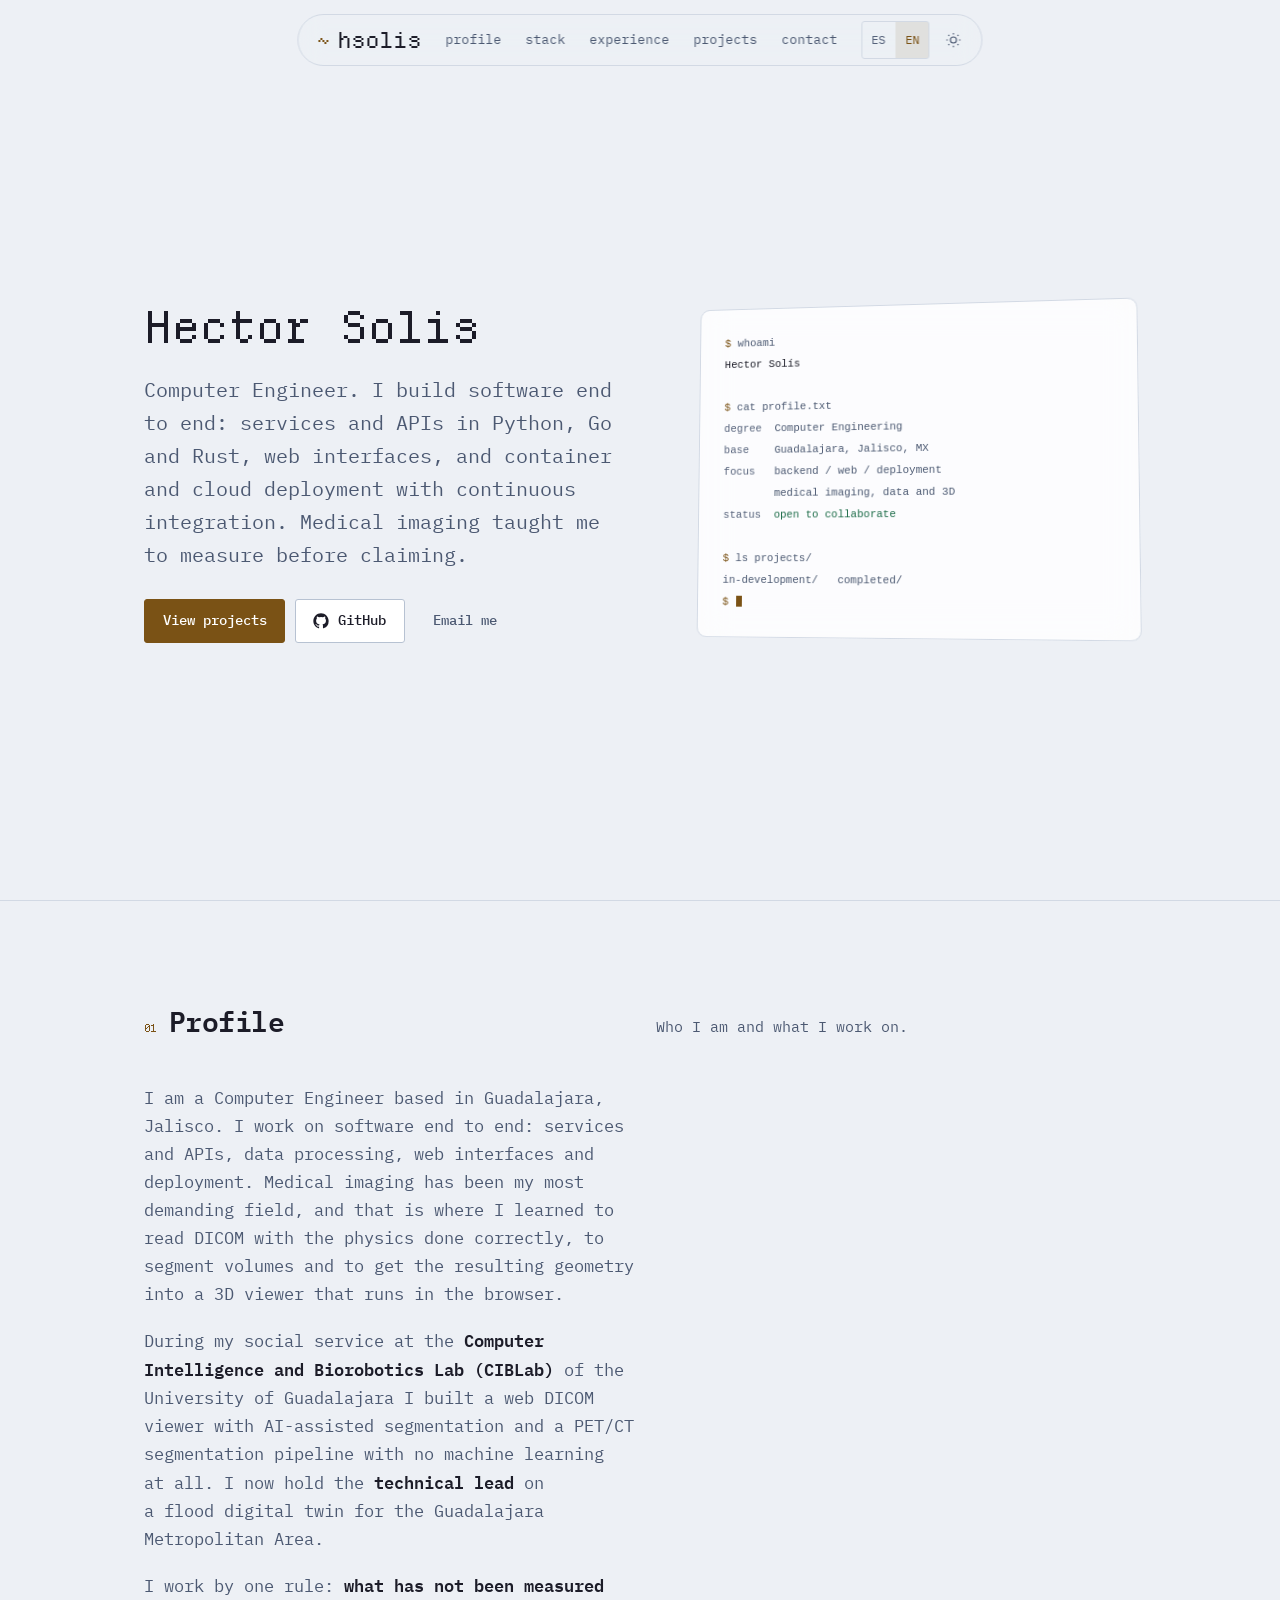
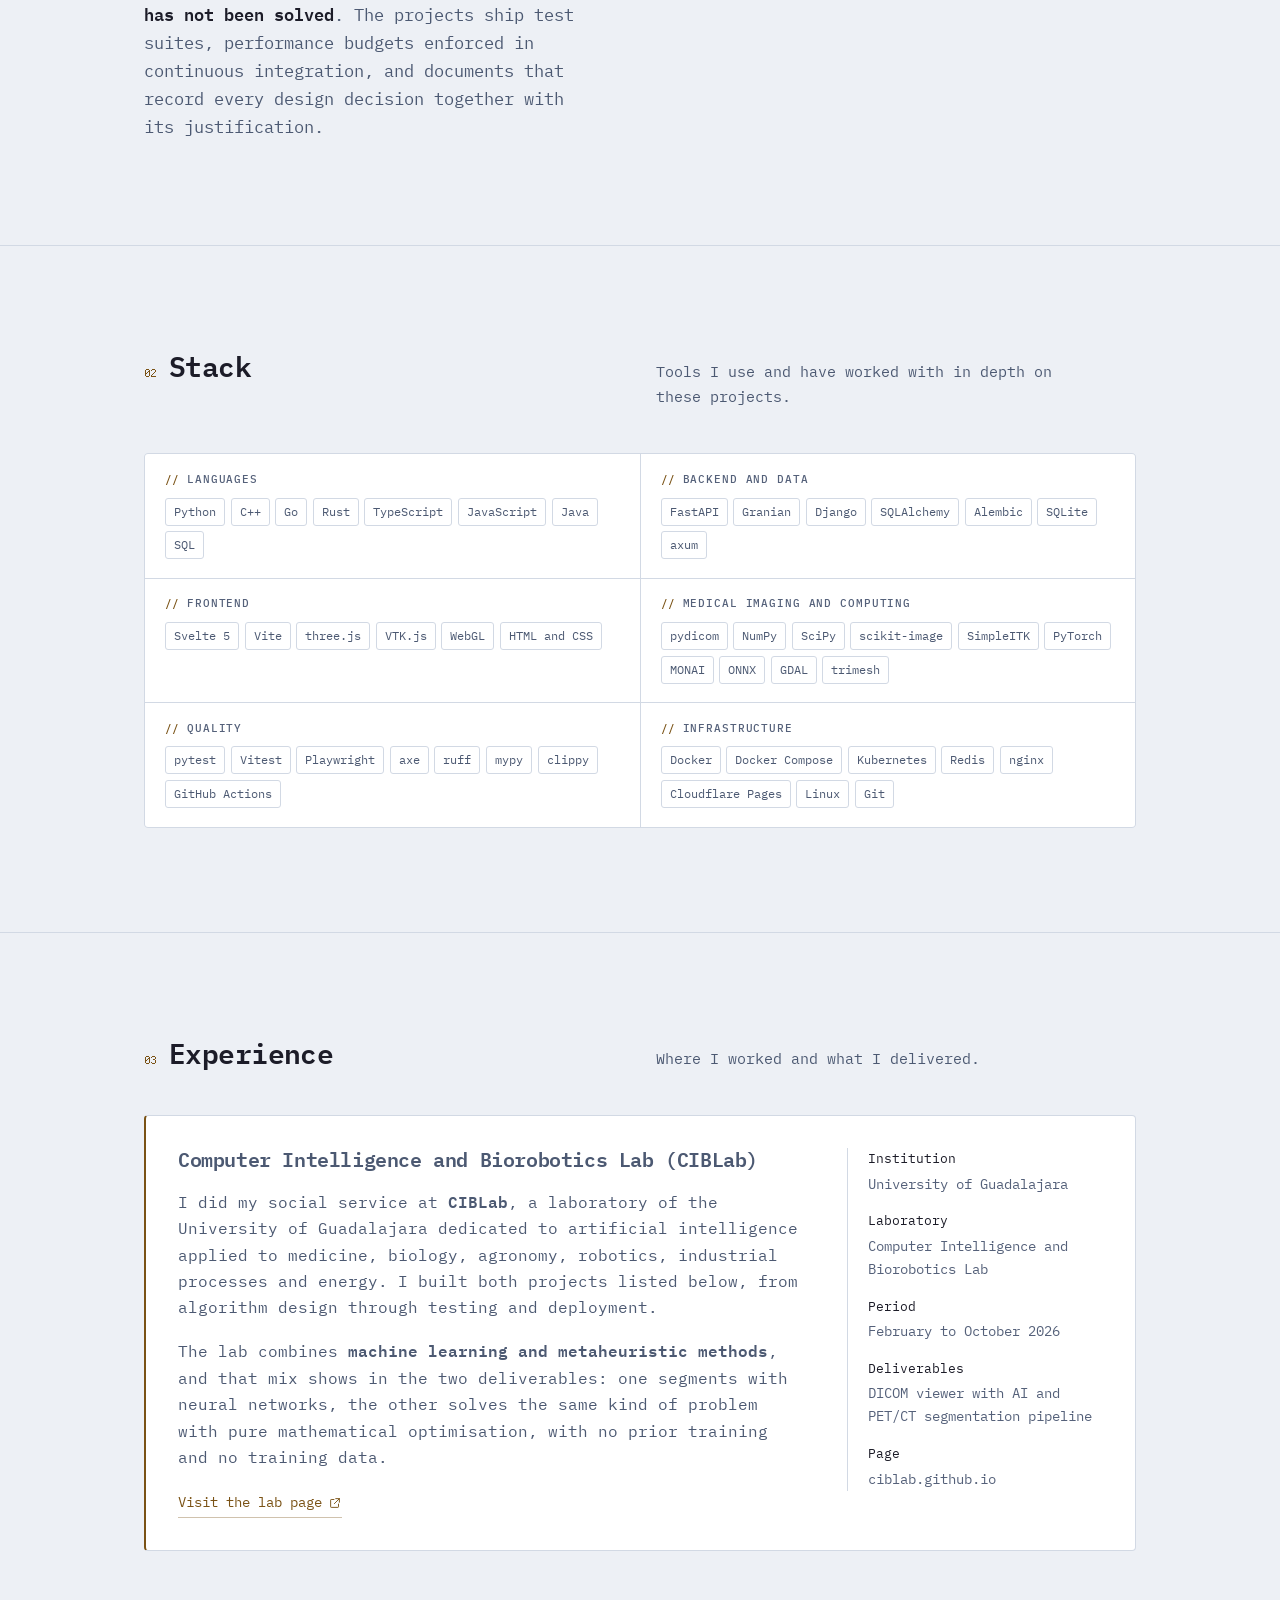
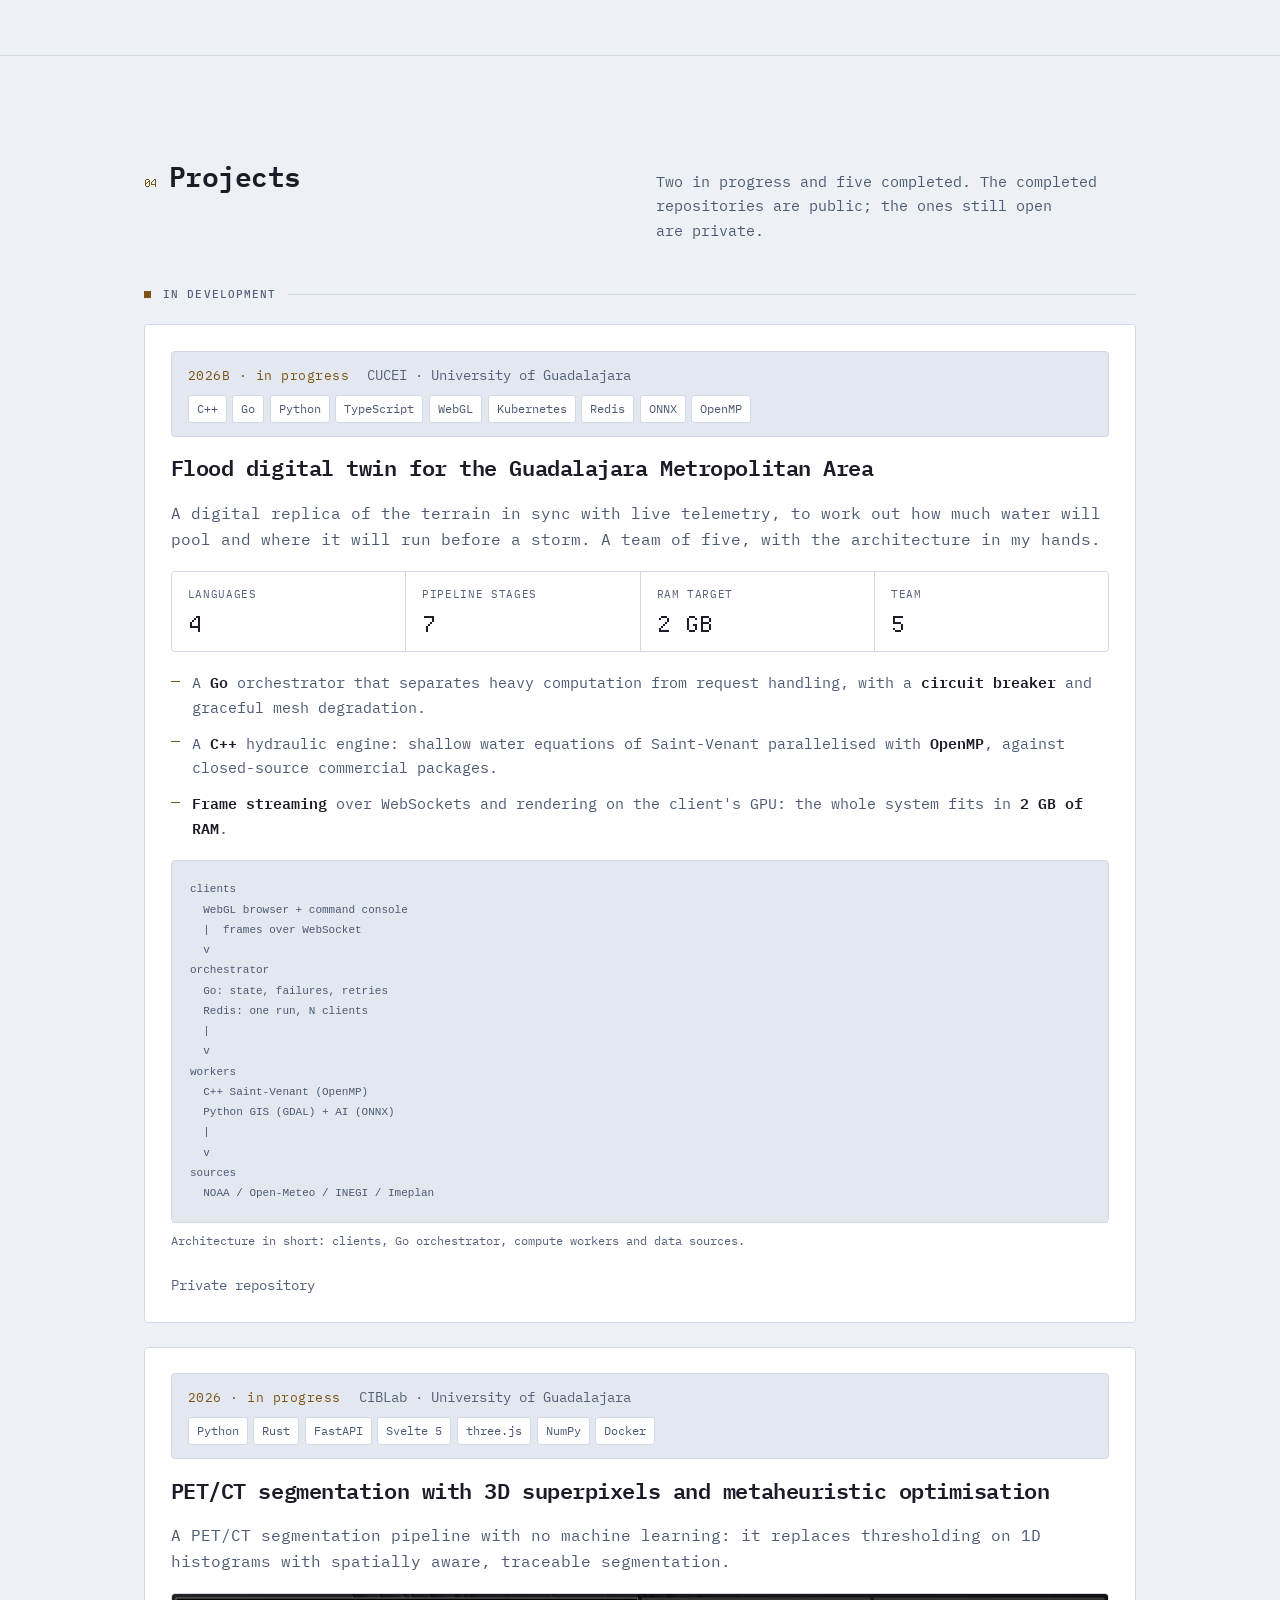
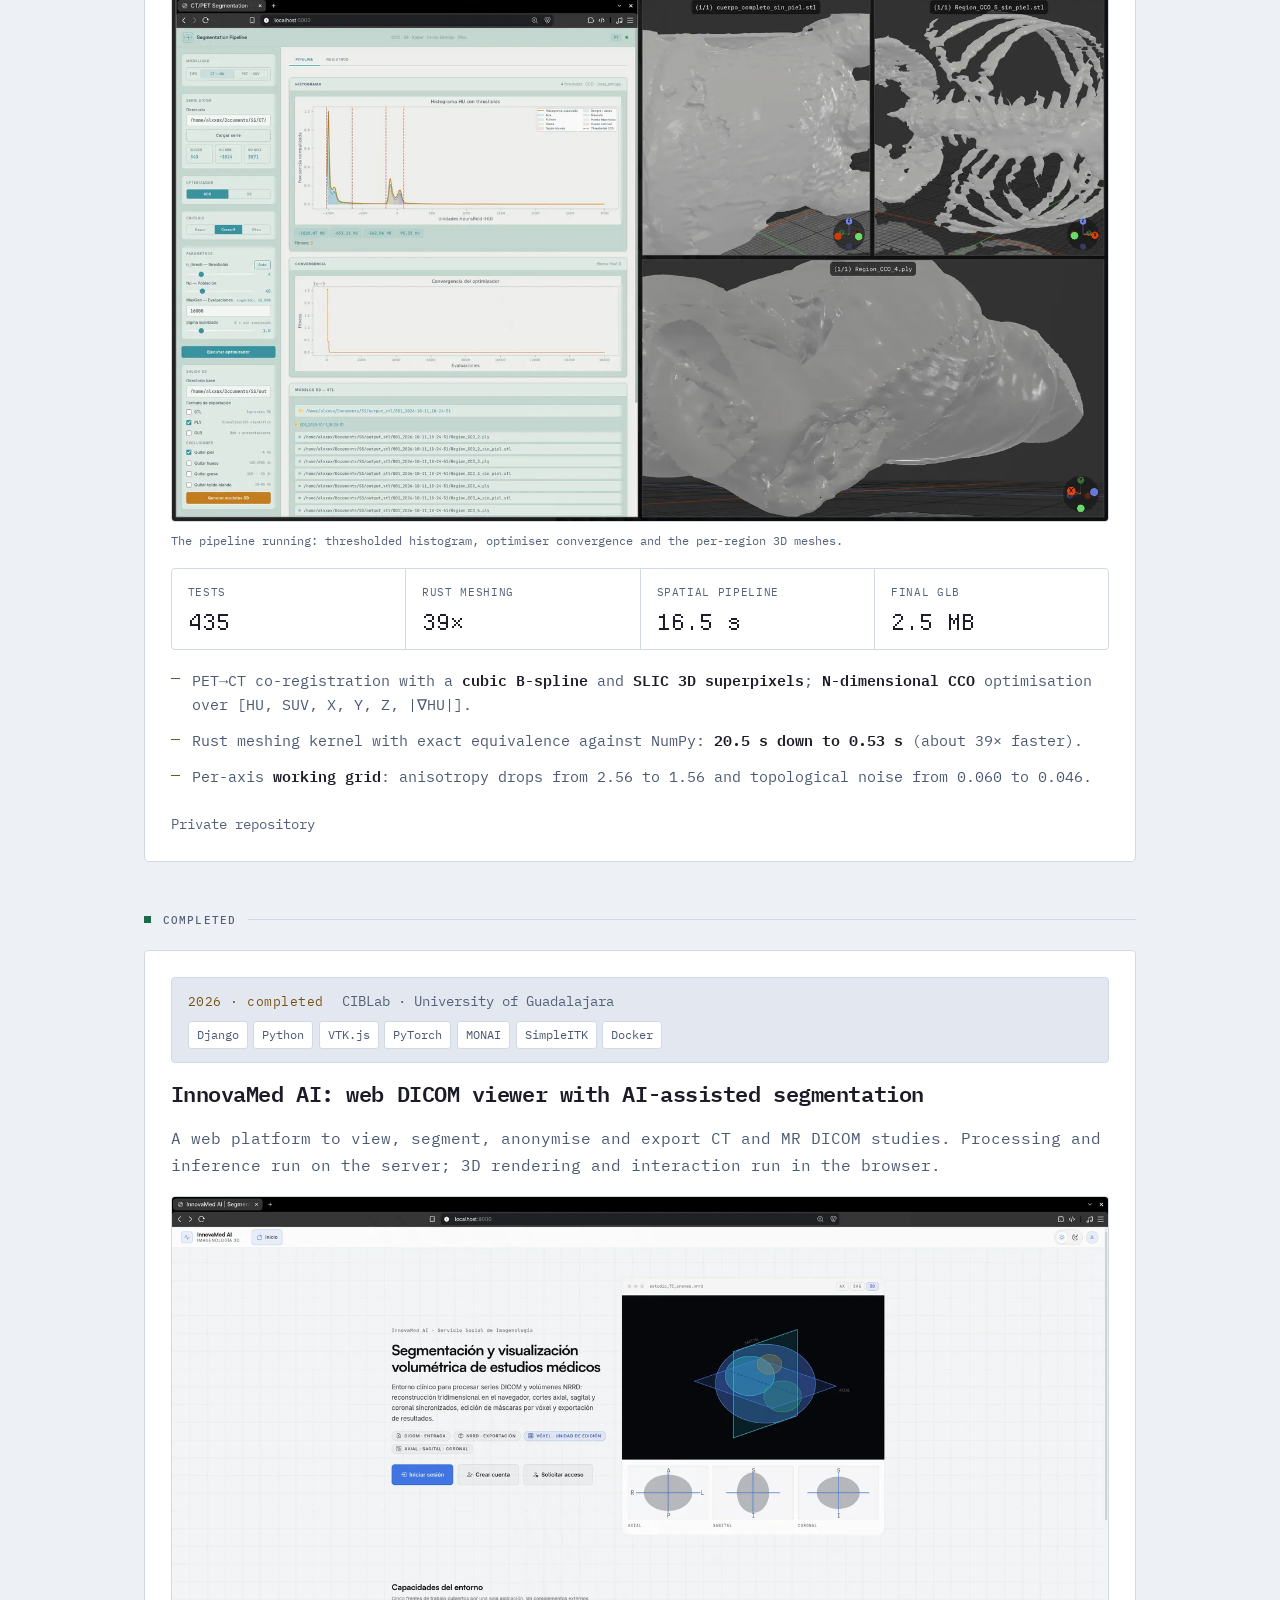
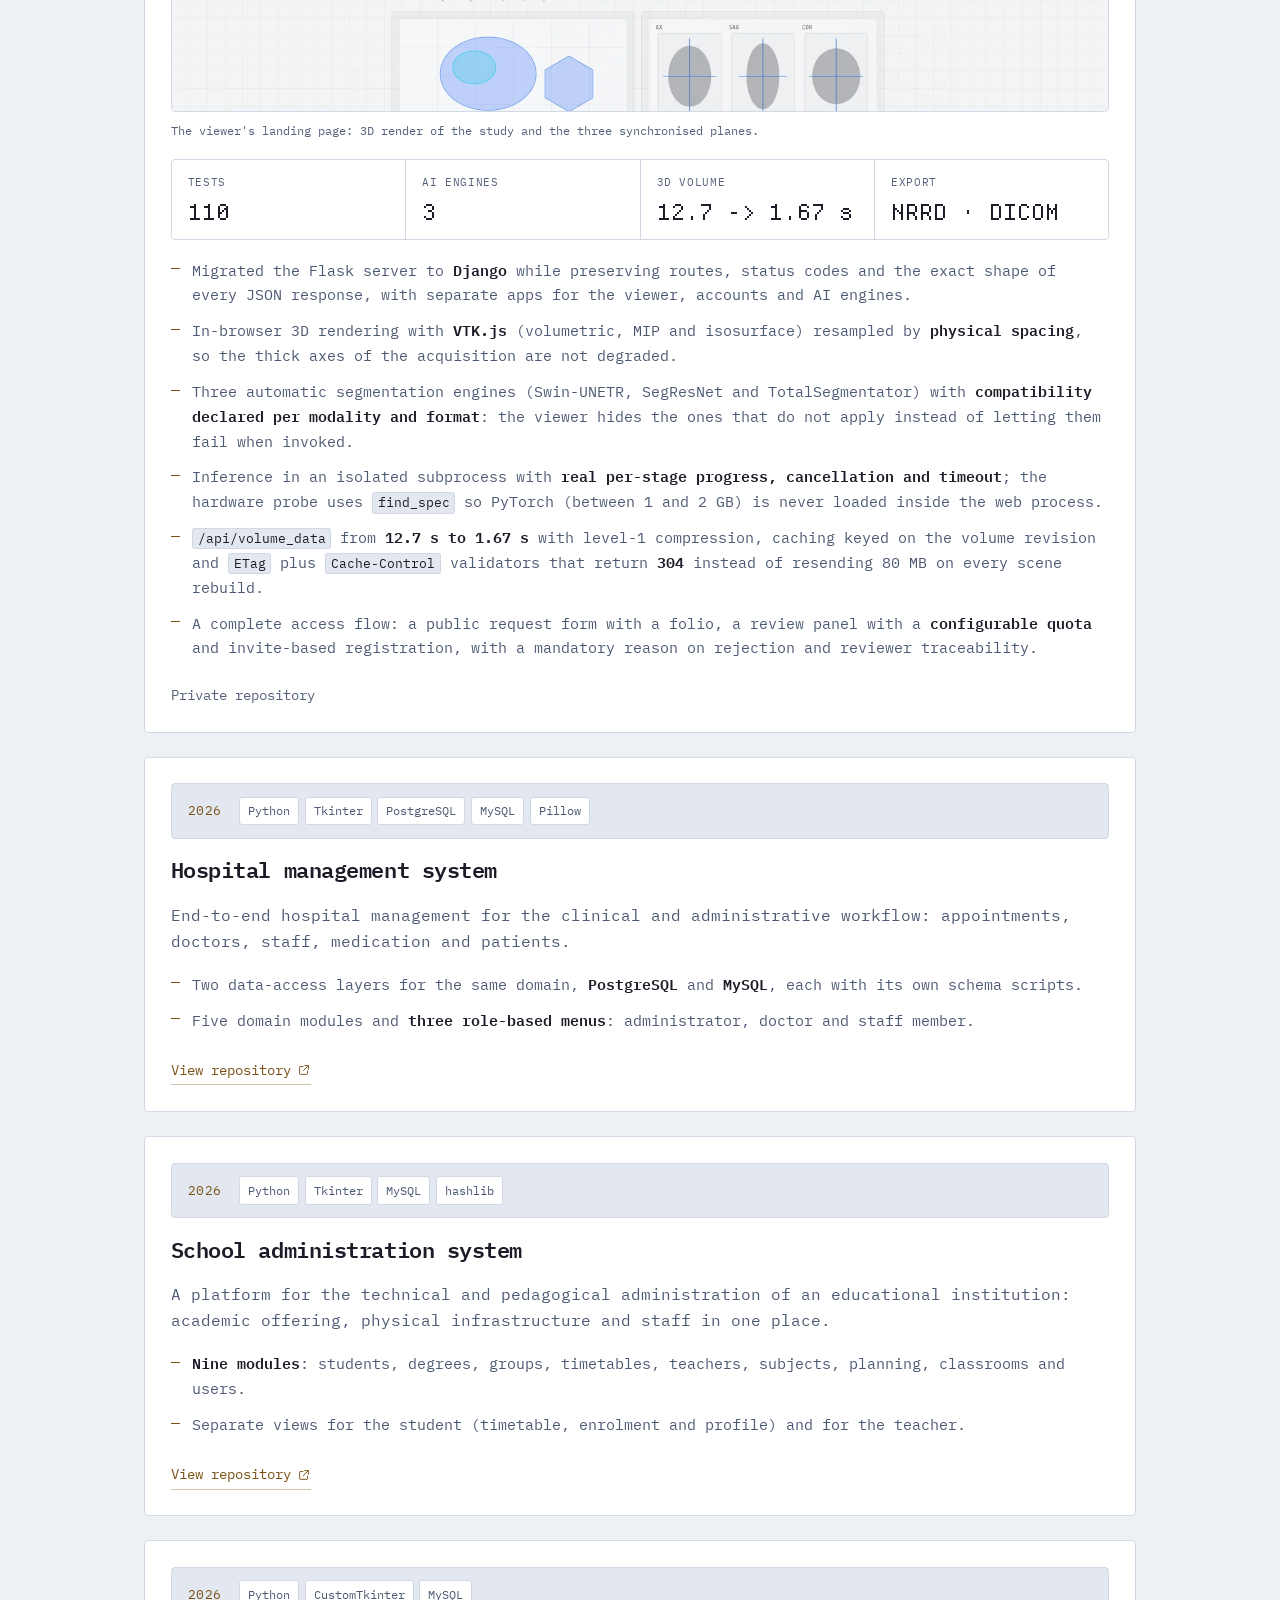
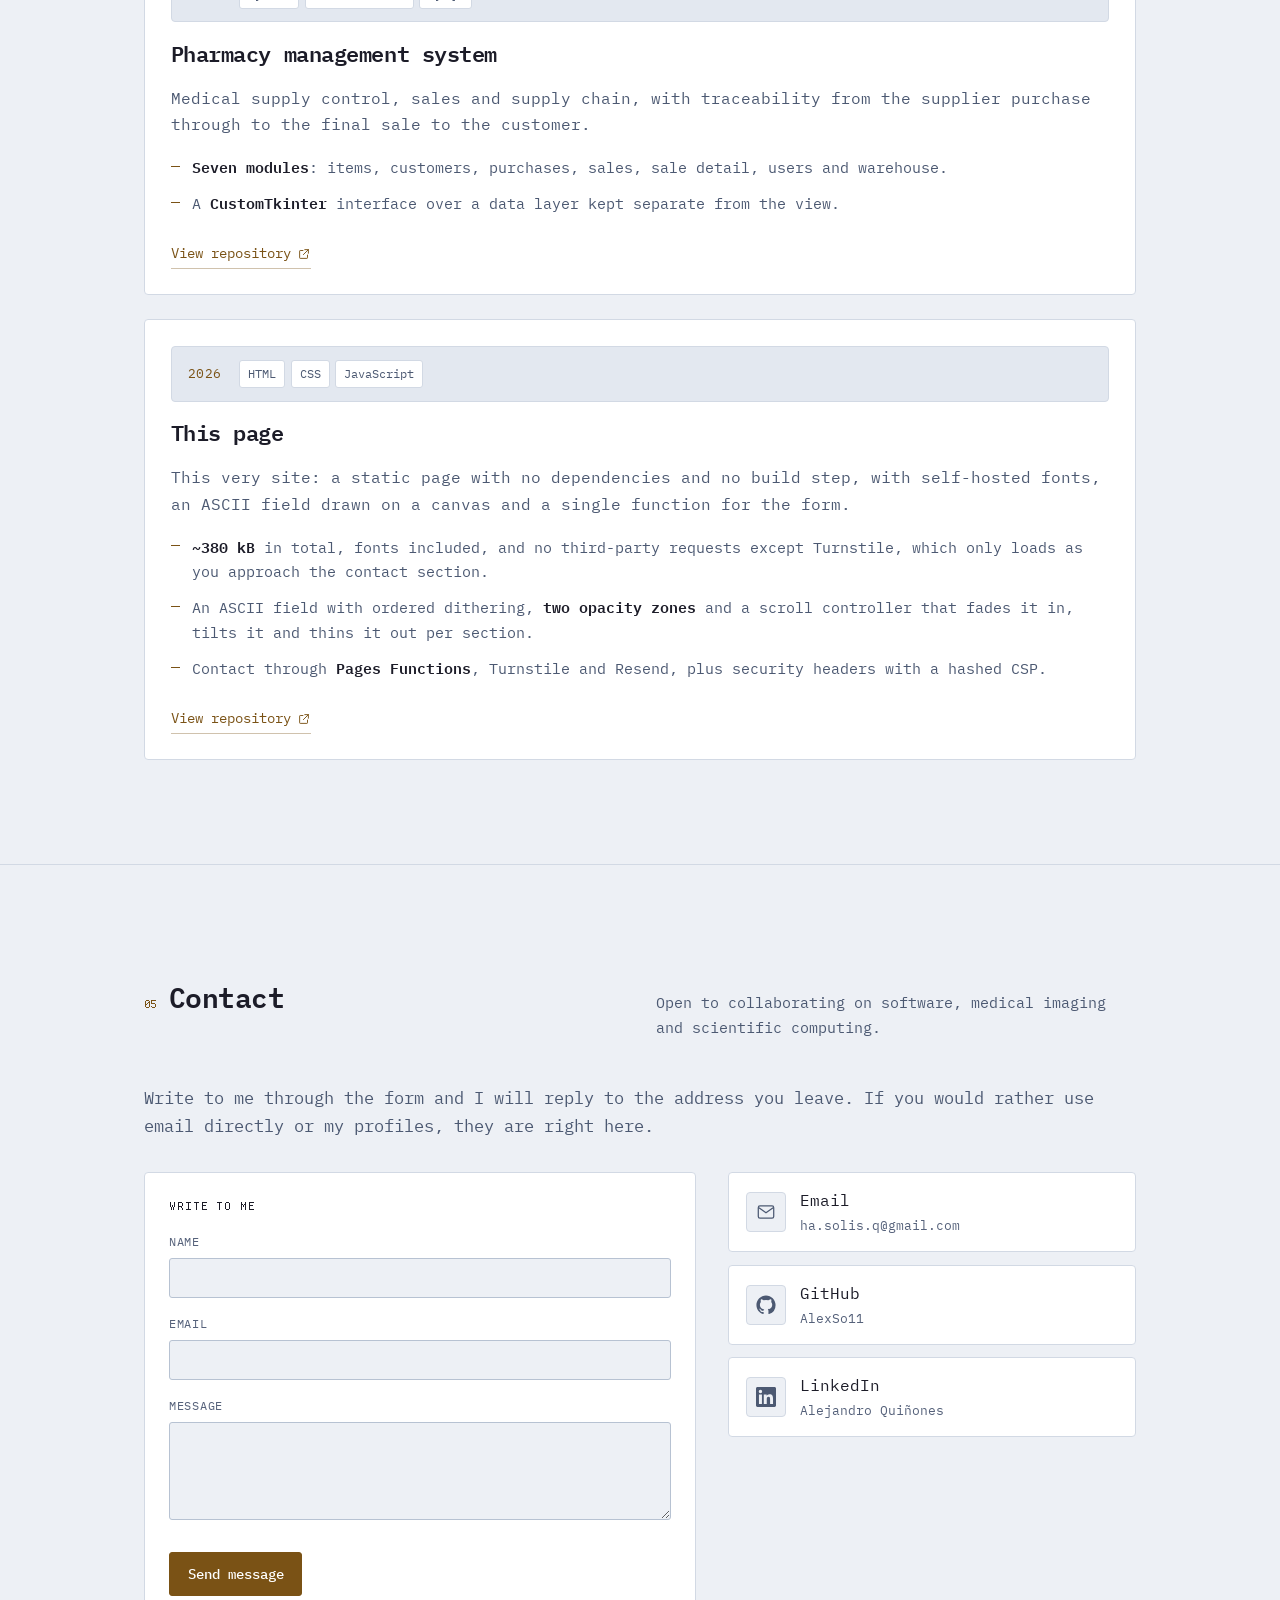
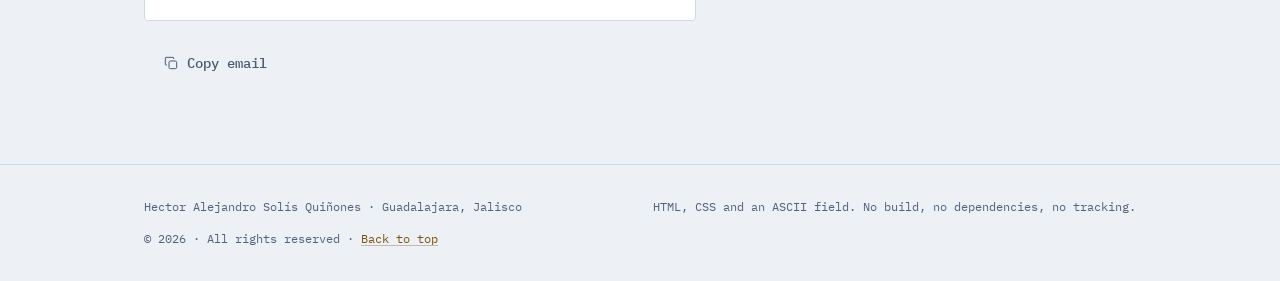
==== en/index.html @ 721f135d "Mejoras: terminal 3D, transiciones, iconos, scroll con inercia" ====
<!doctype html>
<html lang="en" data-theme="dark">
  <head>
    <meta charset="utf-8" />
    <meta name="viewport" content="width=device-width, initial-scale=1" />
    <title>Hector Solís · Computer Engineer</title>
    <meta
      name="description"
      content="CV of Hector Solís, Computer Engineer based in Guadalajara. Software end to end: services in Python, Go and Rust, web interfaces, cloud deployment and medical imaging."
    />
    <meta name="author" content="Hector Alejandro Solís Quiñones" />
    <meta name="color-scheme" content="dark light" />
    <meta name="theme-color" content="#141414" />
    <meta property="og:type" content="website" />
    <meta property="og:locale" content="en_US" />
    <meta property="og:title" content="Hector Solís · Computer Engineer" />
    <meta
      property="og:description"
      content="Software end to end: services in Python, Go and Rust, web interfaces, cloud deployment and medical imaging."
    />
    <link rel="icon" href="../assets/img/favicon.svg" type="image/svg+xml" />
    <link rel="stylesheet" href="../assets/css/style.css" />
    <script>
      (function () {
        var theme = null;
        try {
          theme = window.localStorage.getItem("hasq-theme");
        } catch (error) {
          theme = null;
        }
        if (theme !== "light" && theme !== "dark") {
          theme = window.matchMedia("(prefers-color-scheme: light)").matches
            ? "light"
            : "dark";
        }
        document.documentElement.setAttribute("data-theme", theme);
        // Marked before the first paint: the CSS only reserves the position of
        // the entrances if there is JavaScript to trigger them.
        document.documentElement.classList.add("js");
      })();
    </script>
  </head>

  <body>
    <a class="skip-link" href="#main">Skip to content</a>
    <canvas id="ascii-field" aria-hidden="true"></canvas>

    <header class="topbar">
      <div class="topbar__in">
        <a class="brand" href="#top">
          <span class="brand__tilde" aria-hidden="true">~</span>hsolis
        </a>

        <nav class="nav" aria-label="Sections">
          <a href="#perfil">profile</a>
          <a href="#stack">stack</a>
<a href="#experiencia">experience</a>
                    <a href="#proyectos">projects</a>
          <a href="#contacto">contact</a>
        </nav>

        <div class="topbar__actions">
          <div class="lang">
            <a href="../index.html" hreflang="es" lang="es">ES</a>
            <a href="index.html" hreflang="en" aria-current="page">EN</a>
          </div>

          <!-- data-label-light / data-label-dark describe the action for the
               active theme, not the icon that is showing. -->
          <button
            class="icon-btn"
            id="theme-toggle"
            type="button"
            aria-pressed="false"
            data-label-light="Switch to dark theme"
            data-label-dark="Switch to light theme"
          >
            <span class="icon-btn__icons">
              <svg
                class="icon-moon"
                viewBox="0 0 24 24"
                fill="none"
                stroke="currentColor"
                stroke-width="1.5"
                aria-hidden="true"
                focusable="false"
              >
                <path d="M20.5 14.8A8.8 8.8 0 0 1 9.2 3.5a8.8 8.8 0 1 0 11.3 11.3Z" />
              </svg>
              <svg
                class="icon-sun"
                viewBox="0 0 24 24"
                fill="none"
                stroke="currentColor"
                stroke-width="1.5"
                aria-hidden="true"
                focusable="false"
              >
                <circle cx="12" cy="12" r="4" />
                <path
                  d="M12 2.5v2M12 19.5v2M2.5 12h2M19.5 12h2M5.2 5.2l1.4 1.4M17.4 17.4l1.4 1.4M18.8 5.2l-1.4 1.4M6.6 17.4l-1.4 1.4"
                />
              </svg>
            </span>
          </button>
        </div>
      </div>
    </header>

    <main id="main">
      <section class="hero" id="top" data-reveal-group>
        <div class="wrap hero__in">
          <div>
            <h1 class="hero__name" data-reveal>
              <span>Hector Solis</span>
            </h1>
            <p class="hero__role" data-reveal>
              Computer Engineer. I build software end to end: services and APIs
              in Python, Go and Rust, web interfaces, and container and cloud
              deployment with continuous integration. Medical imaging taught me
              to measure before claiming.
            </p>
            <div class="hero__actions" data-reveal>
              <a class="btn btn--primary" href="#proyectos">View projects</a>
              <a
                class="btn"
                href="https://github.com/AlexSo11"
                target="_blank"
                rel="me noopener"
              >
                <svg
                  width="16"
                  height="16"
                  viewBox="0 0 24 24"
                  fill="currentColor"
                  aria-hidden="true"
                  focusable="false"
                >
                  <path
                    d="M12 .5C5.73.5.5 5.73.5 12c0 5.09 3.29 9.4 7.86 10.93.58.1.79-.25.79-.56 0-.28-.01-1.02-.02-2-3.2.7-3.88-1.54-3.88-1.54-.52-1.33-1.28-1.68-1.28-1.68-1.05-.72.08-.7.08-.7 1.16.08 1.77 1.19 1.77 1.19 1.03 1.77 2.7 1.26 3.36.96.1-.75.4-1.26.73-1.55-2.55-.29-5.23-1.28-5.23-5.7 0-1.26.45-2.29 1.19-3.1-.12-.29-.52-1.46.11-3.05 0 0 .97-.31 3.18 1.18a11 11 0 0 1 5.8 0c2.2-1.49 3.17-1.18 3.17-1.18.63 1.59.23 2.76.12 3.05.74.81 1.18 1.84 1.18 3.1 0 4.43-2.69 5.41-5.25 5.69.41.36.78 1.06.78 2.14 0 1.55-.01 2.79-.01 3.17 0 .31.2.67.8.56A11.51 11.51 0 0 0 23.5 12C23.5 5.73 18.27.5 12 .5Z"
                  />
                </svg>
                GitHub
              </a>
              <a class="btn btn--quiet" href="mailto:ha.solis.q@gmail.com">
                Email me
              </a>
            </div>
          </div>

<div class="terminal-lag" data-terminal>
  <div class="terminal">
    <pre class="terminal__body"><code><span class="tl"><span class="c">$</span> whoami</span>
<span class="tl"><b>Hector Solís</b></span>
<span class="tl"> </span>
<span class="tl"><span class="c">$</span> cat profile.txt</span>
<span class="tl"><span class="dim">degree</span>  Computer Engineering</span>
<span class="tl"><span class="dim">base</span>    Guadalajara, Jalisco, MX</span>
<span class="tl"><span class="dim">focus</span>   backend / web / deployment</span>
<span class="tl">        medical imaging, data and 3D</span>
<span class="tl"><span class="dim">status</span>  <span class="ok">open to collaborate</span></span>
<span class="tl"> </span>
<span class="tl"><span class="c">$</span> ls projects/</span>
<span class="tl">in-development/   completed/</span>
<span class="tl"><span class="c">$</span> <span class="caret"></span></span></code></pre>
  </div>
</div>
        </div>
      </section>

      <section
        class="section"
        id="perfil"
        aria-labelledby="perfil-title"
        data-reveal-group
      >
        <div class="wrap">
          <div class="section__head" data-reveal>
            <h2 class="section__title" id="perfil-title">
              <span class="section__num" aria-hidden="true">01</span> Profile
            </h2>
            <p class="section__note">Who I am and what I work on.</p>
          </div>

          <div class="prose" data-reveal>
            <p>
              I am a Computer Engineer based in Guadalajara, Jalisco. I work on
              software end to end: services and APIs, data processing, web
              interfaces and deployment. Medical imaging has been my most
              demanding field, and that is where I learned to read DICOM with the
              physics done correctly, to segment volumes and to get the resulting
              geometry into a 3D viewer that runs in the browser.
            </p>
            <p>
              During my social service at the
              <strong>Computer Intelligence and Biorobotics Lab (CIBLab)</strong>
              of the University of Guadalajara I built a web DICOM viewer with
              AI-assisted segmentation and a PET/CT segmentation pipeline with no
              machine learning at all. I now hold the
              <strong>technical lead</strong> on a flood digital twin for the
              Guadalajara Metropolitan Area.
            </p>
            <p>
              I work by one rule: <strong>what has not been measured has not been
              solved</strong>. The projects ship test suites, performance budgets
              enforced in continuous integration, and documents that record every
              design decision together with its justification.
            </p>
          </div>
        </div>
      </section>

      <section
        class="section"
        id="stack"
        aria-labelledby="stack-title"
        data-reveal-group
      >
        <div class="wrap">
          <div class="section__head" data-reveal>
            <h2 class="section__title" id="stack-title">
              <span class="section__num" aria-hidden="true">02</span> Stack
            </h2>
            <p class="section__note">
              Tools I use and have worked with in depth on these projects.
            </p>
          </div>

          <div class="stack-grid" data-reveal>
            <div class="stack-block">
              <h3 class="stack-block__title">Languages</h3>
              <ul class="chips">
                <li>Python</li>
                <li>C++</li>
                <li>Go</li>
                <li>Rust</li>
                <li>TypeScript</li>
                <li>JavaScript</li>
                <li>Java</li>
                <li>SQL</li>
              </ul>
            </div>

            <div class="stack-block">
              <h3 class="stack-block__title">Backend and data</h3>
              <ul class="chips">
                <li>FastAPI</li>
                <li>Granian</li>
                <li>Django</li>
                <li>SQLAlchemy</li>
                <li>Alembic</li>
                <li>SQLite</li>
                <li>axum</li>
              </ul>
            </div>

            <div class="stack-block">
              <h3 class="stack-block__title">Frontend</h3>
              <ul class="chips">
                <li>Svelte 5</li>
                <li>Vite</li>
                <li>three.js</li>
                <li>VTK.js</li>
                <li>WebGL</li>
                <li>HTML and CSS</li>
              </ul>
            </div>

            <div class="stack-block">
              <h3 class="stack-block__title">Medical imaging and computing</h3>
              <ul class="chips">
                <li>pydicom</li>
                <li>NumPy</li>
                <li>SciPy</li>
                <li>scikit-image</li>
                <li>SimpleITK</li>
                <li>PyTorch</li>
                <li>MONAI</li>
                <li>ONNX</li>
                <li>GDAL</li>
                <li>trimesh</li>
              </ul>
            </div>

            <div class="stack-block">
              <h3 class="stack-block__title">Quality</h3>
              <ul class="chips">
                <li>pytest</li>
                <li>Vitest</li>
                <li>Playwright</li>
                <li>axe</li>
                <li>ruff</li>
                <li>mypy</li>
                <li>clippy</li>
                <li>GitHub Actions</li>
              </ul>
            </div>

            <div class="stack-block">
              <h3 class="stack-block__title">Infrastructure</h3>
              <ul class="chips">
                <li>Docker</li>
                <li>Docker Compose</li>
                <li>Kubernetes</li>
                <li>Redis</li>
                <li>nginx</li>
                <li>Cloudflare Pages</li>
                <li>Linux</li>
                <li>Git</li>
              </ul>
            </div>
          </div>
        </div>
      </section>

      <section
        class="section"
        id="experiencia"
        aria-labelledby="experiencia-title"
        data-reveal-group
      >
        <div class="wrap">
          <div class="section__head" data-reveal>
            <h2 class="section__title" id="experiencia-title">
              <span class="section__num" aria-hidden="true">03</span> Experience
            </h2>
            <p class="section__note">Where I worked and what I delivered.</p>
          </div>

          <div class="callout" data-reveal>
            <div class="callout__body">
              <h3 class="callout__title">
                Computer Intelligence and Biorobotics Lab (CIBLab)
              </h3>
              <p>
                I did my social service at <strong>CIBLab</strong>, a laboratory
                of the University of Guadalajara dedicated to artificial
                intelligence applied to medicine, biology, agronomy, robotics,
                industrial processes and energy. I built both projects listed
                below, from algorithm design through testing and deployment.
              </p>
              <p>
                The lab combines <strong>machine learning and metaheuristic
                methods</strong>, and that mix shows in the two deliverables: one
                segments with neural networks, the other solves the same kind of
                problem with pure mathematical optimisation, with no prior
                training and no training data.
              </p>
              <p>
                <a
                  class="link"
                  href="https://ciblab.github.io/index.html"
                  target="_blank"
                  rel="noopener"
                >
                  Visit the lab page
                  <svg
                    width="14"
                    height="14"
                    viewBox="0 0 24 24"
                    fill="none"
                    stroke="currentColor"
                    stroke-width="1.6"
                    stroke-linecap="square"
                    aria-hidden="true"
                    focusable="false"
                  >
                    <path d="M13.5 4.5h6v6" />
                    <path d="M19.5 4.5 11 13" />
                    <path d="M18 14v4.5a1 1 0 0 1-1 1H5.5a1 1 0 0 1-1-1V7a1 1 0 0 1 1-1H10" />
                  </svg>
                </a>
              </p>
            </div>

            <dl class="stack-list">
              <div>
                <dt>Institution</dt>
                <dd>University of Guadalajara</dd>
              </div>
              <div>
                <dt>Laboratory</dt>
                <dd>Computer Intelligence and Biorobotics Lab</dd>
              </div>
              <div>
                <dt>Period</dt>
                <dd>February to October 2026</dd>
              </div>
              <div>
                <dt>Deliverables</dt>
                <dd>DICOM viewer with AI and PET/CT segmentation pipeline</dd>
              </div>
              <div>
                <dt>Page</dt>
                <dd>ciblab.github.io</dd>
              </div>
            </dl>
          </div>
        </div>
      </section>

      <section
        class="section"
        id="proyectos"
        aria-labelledby="proyectos-title"
        data-reveal-group
      >
        <div class="wrap">
          <div class="section__head" data-reveal>
            <h2 class="section__title" id="proyectos-title">
              <span class="section__num" aria-hidden="true">04</span> Projects
            </h2>
            <p class="section__note">
              Two in progress and five completed. The completed repositories
              are public; the ones still open are private.
            </p>
          </div>

          <div class="projects" data-reveal>
            <section
              class="projects__group"
              aria-labelledby="proyectos-en-desarrollo"
            >
              <h3 class="projects__group-title" id="proyectos-en-desarrollo">
                In development
              </h3>

              <div class="projects__grid">
              <article class="project">
                              <div class="project__meta">
                <p class="meta__period">2026B · in progress</p>
                <p class="meta__org">CUCEI · University of Guadalajara</p>
<ul class="chips">
                      <li>C++</li>
                      <li>Go</li>
                      <li>Python</li>
                      <li>TypeScript</li>
                      <li>WebGL</li>
                      <li>Kubernetes</li>
                      <li>Redis</li>
                      <li>ONNX</li>
                      <li>OpenMP</li>
                    </ul>
              </div>

                <div class="project__body">
                  <h4 class="project__title">
                    Flood digital twin for the Guadalajara Metropolitan Area
                  </h4>
                  <p class="project__summary">
                    A digital replica of the terrain in sync with live telemetry,
                    to work out how much water will pool and where it will run
                    before a storm. A team of five, with the architecture in my
                    hands.
                  </p>

                  <dl class="facts">
                    <div class="facts__item">
                      <dt>Languages</dt>
                      <dd>4</dd>
                    </div>
                    <div class="facts__item">
                      <dt>Pipeline stages</dt>
                      <dd>7</dd>
                    </div>
                    <div class="facts__item">
                      <dt>RAM target</dt>
                      <dd>2 GB</dd>
                    </div>
                    <div class="facts__item">
                      <dt>Team</dt>
                      <dd>5</dd>
                    </div>
                  </dl>

                  <ul class="bullets">
                    <li>
                      A <b>Go</b> orchestrator that separates heavy computation
                      from request handling, with a <b>circuit breaker</b> and
                      graceful mesh degradation.
                    </li>
                    <li>
                      A <b>C++</b> hydraulic engine: shallow water equations of
                      Saint-Venant parallelised with <b>OpenMP</b>, against
                      closed-source commercial packages.
                    </li>
                    <li>
                      <b>Frame streaming</b> over WebSockets and rendering on the
                      client's GPU: the whole system fits in <b>2 GB of RAM</b>.
                    </li>
                  </ul>

                  <figure class="diagrama-figura">
                    <pre
                      class="diagrama"
                      role="img"
                      aria-label="Diagram: clients talk to the Go orchestrator over WebSockets, which fans work out to C++ and Python workers and queries external data sources."
                    ><code>clients
  WebGL browser + command console
  |  frames over WebSocket
  v
orchestrator
  Go: state, failures, retries
  Redis: one run, N clients
  |
  v
workers
  C++ Saint-Venant (OpenMP)
  Python GIS (GDAL) + AI (ONNX)
  |
  v
sources
  NOAA / Open-Meteo / INEGI / Imeplan</code></pre>
                    <figcaption>
                      Architecture in short: clients, Go orchestrator, compute
                      workers and data sources.
                    </figcaption>
                  </figure>

                  <p class="project__links">
                    <span class="meta__org">Private repository</span>
                  </p>
                </div>
              </article>

              <article class="project">
                              <div class="project__meta">
                <p class="meta__period">2026 · in progress</p>
                <p class="meta__org">CIBLab · University of Guadalajara</p>
<ul class="chips">
                    <li>Python</li>
                    <li>Rust</li>
                    <li>FastAPI</li>
                    <li>Svelte 5</li>
                    <li>three.js</li>
                    <li>NumPy</li>
                    <li>Docker</li>
                  </ul>
              </div>

              <div class="project__body">
                <h4 class="project__title">
                  PET/CT segmentation with 3D superpixels and metaheuristic
                  optimisation
                </h4>
                <p class="project__summary">
                  A PET/CT segmentation pipeline with no machine learning: it
                  replaces thresholding on 1D histograms with spatially aware,
                  traceable segmentation.
                </p>

                <figure class="captura">
                  <img
                    src="../assets/img/ct-pet-segmentacion.webp"
                    width="1600"
                    height="900"
                    loading="lazy"
                    decoding="async"
                    alt="The PET/CT segmentation pipeline panel: Hounsfield unit histogram with the thresholds marked, the optimiser convergence curve and the generated 3D meshes for the whole body and each region."
                  />
                  <figcaption>
                    The pipeline running: thresholded histogram, optimiser convergence
                    and the per-region 3D meshes.
                  </figcaption>
                </figure>

                <dl class="facts">
                  <div class="facts__item">
                    <dt>Tests</dt>
                    <dd>435</dd>
                  </div>
                  <div class="facts__item">
                    <dt>Rust meshing</dt>
                    <dd>39×</dd>
                  </div>
                  <div class="facts__item">
                    <dt>Spatial pipeline</dt>
                    <dd>16.5 s</dd>
                  </div>
                  <div class="facts__item">
                    <dt>Final GLB</dt>
                    <dd>2.5 MB</dd>
                  </div>
                </dl>

                <ul class="bullets">
                  <li>
                    PET→CT co-registration with a <b>cubic B-spline</b> and
                    <b>SLIC 3D superpixels</b>; <b>N-dimensional CCO</b>
                    optimisation over [HU, SUV, X, Y, Z, |∇HU|].
                  </li>
                  <li>
                    Rust meshing kernel with exact equivalence against NumPy:
                    <b>20.5 s down to 0.53 s</b> (about 39× faster).
                  </li>
                  <li>
                    Per-axis <b>working grid</b>: anisotropy drops from 2.56 to
                    1.56 and topological noise from 0.060 to 0.046.
                  </li>
                </ul>

                <p class="project__links">
                  <span class="meta__org">Private repository</span>
                </p>
              </div>
            </article>
              </div>
            </section>

            <section
              class="projects__group projects__group--done"
              aria-labelledby="proyectos-concluido"
            >
              <h3 class="projects__group-title" id="proyectos-concluido">
                Completed
              </h3>

              <div class="projects__grid">
            <article class="project">
                            <div class="project__meta">
                <p class="meta__period">2026 · completed</p>
                <p class="meta__org">CIBLab · University of Guadalajara</p>
<ul class="chips">
                    <li>Django</li>
                    <li>Python</li>
                    <li>VTK.js</li>
                    <li>PyTorch</li>
                    <li>MONAI</li>
                    <li>SimpleITK</li>
                    <li>Docker</li>
                  </ul>
              </div>

              <div class="project__body">
                <h4 class="project__title">
                  InnovaMed AI: web DICOM viewer with AI-assisted segmentation
                </h4>
                <p class="project__summary">
                  A web platform to view, segment, anonymise and export CT and MR
                  DICOM studies. Processing and inference run on the server; 3D
                  rendering and interaction run in the browser.
                </p>

                <figure class="captura">
                  <img
                    src="../assets/img/innovamed-visor.webp"
                    width="1600"
                    height="877"
                    loading="lazy"
                    decoding="async"
                    alt="InnovaMed AI landing page: the 3D viewer with the study model, the synchronised axial, sagittal and coronal planes, and the sign-in actions."
                  />
                  <figcaption>
                    The viewer's landing page: 3D render of the study and the
                    three synchronised planes.
                  </figcaption>
                </figure>

                <dl class="facts">
                  <div class="facts__item">
                    <dt>Tests</dt>
                    <dd>110</dd>
                  </div>
                  <div class="facts__item">
                    <dt>AI engines</dt>
                    <dd>3</dd>
                  </div>
                  <div class="facts__item">
                    <dt>3D volume</dt>
                    <dd>12.7 -&gt; 1.67 s</dd>
                  </div>
                  <div class="facts__item">
                    <dt>Export</dt>
                    <dd>NRRD · DICOM</dd>
                  </div>
                </dl>

                <ul class="bullets">
                  <li>
                    Migrated the Flask server to <b>Django</b> while preserving
                    routes, status codes and the exact shape of every JSON
                    response, with separate apps for the viewer, accounts and AI
                    engines.
                  </li>
                  <li>
                    In-browser 3D rendering with <b>VTK.js</b> (volumetric, MIP
                    and isosurface) resampled by <b>physical spacing</b>, so the
                    thick axes of the acquisition are not degraded.
                  </li>
                  <li>
                    Three automatic segmentation engines (Swin-UNETR, SegResNet
                    and TotalSegmentator) with <b>compatibility declared per
                    modality and format</b>: the viewer hides the ones that do
                    not apply instead of letting them fail when invoked.
                  </li>
                  <li>
                    Inference in an isolated subprocess with <b>real per-stage
                    progress, cancellation and timeout</b>; the hardware probe
                    uses <code>find_spec</code> so PyTorch (between 1 and
                    2 GB) is never loaded inside the web process.
                  </li>
                  <li>
                    <code>/api/volume_data</code> from <b>12.7 s to 1.67 s</b>
                    with level-1 compression, caching keyed on the volume
                    revision and <code>ETag</code> plus
                    <code>Cache-Control</code> validators that return <b>304</b>
                    instead of resending 80 MB on every scene rebuild.
                  </li>
                  <li>
                    A complete access flow: a public request form with a folio, a
                    review panel with a <b>configurable quota</b> and
                    invite-based registration, with a mandatory reason on
                    rejection and reviewer traceability.
                  </li>
                </ul>

                <p class="project__links">
                  <span class="meta__org">Private repository</span>
                </p>
              </div>
            </article>

            <article class="project">
                            <div class="project__meta">
                <p class="meta__period">2026</p>
<ul class="chips">
                    <li>Python</li>
                    <li>Tkinter</li>
                    <li>PostgreSQL</li>
                    <li>MySQL</li>
                    <li>Pillow</li>
                  </ul>
              </div>

              <div class="project__body">
                <h4 class="project__title">Hospital management system</h4>
                <p class="project__summary">
                  End-to-end hospital management for the clinical and administrative
                  workflow: appointments, doctors, staff, medication and patients.
                </p>
                <ul class="bullets">
                  <li>
                    Two data-access layers for the same domain,
                    <b>PostgreSQL</b> and <b>MySQL</b>, each with its own schema
                    scripts.
                  </li>
                  <li>
                    Five domain modules and <b>three role-based menus</b>:
                    administrator, doctor and staff member.
                  </li>
                </ul>
                <p class="project__links">
                  <a
                    class="link"
                    href="https://github.com/AlexSo11/sistema_gestion_hospitalaria"
                    target="_blank"
                    rel="noopener"
                  >
                    View repository
                    <svg width="14" height="14" viewBox="0 0 24 24" fill="none" stroke="currentColor" stroke-width="1.6" stroke-linecap="square" aria-hidden="true" focusable="false"><path d="M13.5 4.5h6v6" /><path d="M19.5 4.5 11 13" /><path d="M18 14v4.5a1 1 0 0 1-1 1H5.5a1 1 0 0 1-1-1V7a1 1 0 0 1 1-1H10" /></svg>
                  </a>
                </p>
              </div>
            </article>

            <article class="project">
                            <div class="project__meta">
                <p class="meta__period">2026</p>
<ul class="chips">
                    <li>Python</li>
                    <li>Tkinter</li>
                    <li>MySQL</li>
                    <li>hashlib</li>
                  </ul>
              </div>

              <div class="project__body">
                <h4 class="project__title">School administration system</h4>
                <p class="project__summary">
                  A platform for the technical and pedagogical administration of an
                  educational institution: academic offering, physical
                  infrastructure and staff in one place.
                </p>
                <ul class="bullets">
                  <li>
                    <b>Nine modules</b>: students, degrees, groups, timetables,
                    teachers, subjects, planning, classrooms and users.
                  </li>
                  <li>
                    Separate views for the student (timetable, enrolment and
                    profile) and for the teacher.
                  </li>
                </ul>
                <p class="project__links">
                  <a
                    class="link"
                    href="https://github.com/AlexSo11/sistema_control_escolar"
                    target="_blank"
                    rel="noopener"
                  >
                    View repository
                    <svg width="14" height="14" viewBox="0 0 24 24" fill="none" stroke="currentColor" stroke-width="1.6" stroke-linecap="square" aria-hidden="true" focusable="false"><path d="M13.5 4.5h6v6" /><path d="M19.5 4.5 11 13" /><path d="M18 14v4.5a1 1 0 0 1-1 1H5.5a1 1 0 0 1-1-1V7a1 1 0 0 1 1-1H10" /></svg>
                  </a>
                </p>
              </div>
            </article>

            <article class="project">
                            <div class="project__meta">
                <p class="meta__period">2026</p>
<ul class="chips">
                    <li>Python</li>
                    <li>CustomTkinter</li>
                    <li>MySQL</li>
                  </ul>
              </div>

              <div class="project__body">
                <h4 class="project__title">Pharmacy management system</h4>
                <p class="project__summary">
                  Medical supply control, sales and supply chain, with traceability
                  from the supplier purchase through to the final sale to the
                  customer.
                </p>
                <ul class="bullets">
                  <li>
                    <b>Seven modules</b>: items, customers, purchases, sales, sale
                    detail, users and warehouse.
                  </li>
                  <li>
                    A <b>CustomTkinter</b> interface over a data layer kept
                    separate from the view.
                  </li>
                </ul>
                <p class="project__links">
                  <a
                    class="link"
                    href="https://github.com/AlexSo11/sistema_gestion_farmacia"
                    target="_blank"
                    rel="noopener"
                  >
                    View repository
                    <svg width="14" height="14" viewBox="0 0 24 24" fill="none" stroke="currentColor" stroke-width="1.6" stroke-linecap="square" aria-hidden="true" focusable="false"><path d="M13.5 4.5h6v6" /><path d="M19.5 4.5 11 13" /><path d="M18 14v4.5a1 1 0 0 1-1 1H5.5a1 1 0 0 1-1-1V7a1 1 0 0 1 1-1H10" /></svg>
                  </a>
                </p>
              </div>
            </article>

            <article class="project">
                            <div class="project__meta">
                <p class="meta__period">2026</p>
<ul class="chips">
                    <li>HTML</li>
                    <li>CSS</li>
                    <li>JavaScript</li>
                  </ul>
              </div>

              <div class="project__body">
                <h4 class="project__title">This page</h4>
                <p class="project__summary">
                  This very site: a static page with no dependencies and no build
                    step, with self-hosted fonts, an ASCII field drawn on a canvas
                    and a single function for the form.
                </p>
                <ul class="bullets">
                  <li>
                    <b>~380 kB</b> in total, fonts included, and no third-party
                      requests except Turnstile, which only loads as you approach
                      the contact section.
                  </li>
                  <li>
                    An ASCII field with ordered dithering, <b>two opacity zones</b>
                      and a scroll controller that fades it in, tilts it and thins it
                      out per section.
                  </li>
                  <li>
                    Contact through <b>Pages Functions</b>, Turnstile and Resend,
                      plus security headers with a hashed CSP.
                  </li>
                </ul>
                <p class="project__links">
                  <a
                    class="link"
                    href="https://github.com/AlexSo11/web_hasq"
                    target="_blank"
                    rel="noopener"
                  >
                    View repository
                    <svg width="14" height="14" viewBox="0 0 24 24" fill="none" stroke="currentColor" stroke-width="1.6" stroke-linecap="square" aria-hidden="true" focusable="false"><path d="M13.5 4.5h6v6" /><path d="M19.5 4.5 11 13" /><path d="M18 14v4.5a1 1 0 0 1-1 1H5.5a1 1 0 0 1-1-1V7a1 1 0 0 1 1-1H10" /></svg>
                  </a>
                </p>
              </div>
            </article>
              </div>
            </section>
          </div>
        </div>
      </section>

      <section
        class="section section--portada"
        id="contacto"
        aria-labelledby="contacto-title"
        data-reveal-group
      >
        <div class="wrap">
          <div class="section__head" data-reveal>
            <h2 class="section__title" id="contacto-title">
              <span class="section__num" aria-hidden="true">05</span> Contact
            </h2>
            <p class="section__note">
              Open to collaborating on software, medical imaging and scientific
              computing.
            </p>
          </div>

          <div class="prose" data-reveal>
            <p>
              Write to me through the form and I will reply to the address you
              leave. If you would rather use email directly or my profiles, they
              are right here.
            </p>
          </div>

          <div class="contacto" data-reveal>
            <form
              class="contacto__form"
              id="contacto-form"
              novalidate
              data-requires-js
            >
              <p class="contacto__titulo">Write to me</p>

              <label class="campo">
                <span class="campo__label">Name</span>
                <input
                  class="campo__input"
                  type="text"
                  name="nombre"
                  id="campo-nombre"
                  autocomplete="name"
                  maxlength="80"
                  required
                />
              </label>

              <label class="campo">
                <span class="campo__label">Email</span>
                <input
                  class="campo__input"
                  type="email"
                  name="correo"
                  id="campo-correo"
                  autocomplete="email"
                  maxlength="120"
                  required
                />
              </label>

              <label class="campo">
                <span class="campo__label">Message</span>
                <textarea
                  class="campo__input campo__input--area"
                  name="mensaje"
                  id="campo-mensaje"
                  rows="4"
                  maxlength="2000"
                  required
                ></textarea>
              </label>

              <!-- Trampa para bots: no la ve nadie y queda fuera del orden de
                   tabulación. Si llega rellena, la función descarta el envío. -->
              <p class="campo__trampa" aria-hidden="true">
                <label>
                  Do not fill in
                  <input type="text" name="web" tabindex="-1" autocomplete="off" />
                </label>
              </p>

              <!-- La site key es pública; el secreto vive en la función. -->
              <div
                class="cf-turnstile"
                data-sitekey="0x4AAAAAAFUNReuY7Kwf9Qz2"
                data-appearance="interaction-only"
                data-size="flexible"
                data-language="en"
              ></div>

              <div class="contacto__pie">
                <button class="btn btn--primary" type="submit" id="contacto-enviar">
                  Send message
                </button>
                <p
                  class="contacto__estado"
                  id="contacto-estado"
                  role="status"
                  aria-live="polite"
                ></p>
              </div>
            </form>

            <div class="selector" data-selector>
              <a class="selector__item" href="mailto:ha.solis.q@gmail.com">
                <span class="selector__icono" aria-hidden="true"><svg width="20" height="20" viewBox="0 0 24 24" fill="none" stroke="currentColor" stroke-width="1.5" aria-hidden="true" focusable="false"><rect x="2.75" y="4.75" width="18.5" height="14.5" rx="2" /><path d="m3.5 7 8.5 6 8.5-6" /></svg></span>
                <span class="selector__texto">
                  <span class="selector__nombre">Email</span>
                  <span class="selector__dato">ha.solis.q@gmail.com</span>
                </span>
              </a>

              <a
                class="selector__item"
                href="https://github.com/AlexSo11"
                target="_blank"
                rel="me noopener"
              >
                <span class="selector__icono" aria-hidden="true"><svg width="20" height="20" viewBox="0 0 24 24" fill="currentColor" aria-hidden="true" focusable="false"><path d="M12 .5C5.73.5.5 5.73.5 12c0 5.09 3.29 9.4 7.86 10.93.58.1.79-.25.79-.56 0-.28-.01-1.02-.02-2-3.2.7-3.88-1.54-3.88-1.54-.52-1.33-1.28-1.68-1.28-1.68-1.05-.72.08-.7.08-.7 1.16.08 1.77 1.19 1.77 1.19 1.03 1.77 2.7 1.26 3.36.96.1-.75.4-1.26.73-1.55-2.55-.29-5.23-1.28-5.23-5.7 0-1.26.45-2.29 1.19-3.1-.12-.29-.52-1.46.11-3.05 0 0 .97-.31 3.18 1.18a11 11 0 0 1 5.8 0c2.2-1.49 3.17-1.18 3.17-1.18.63 1.59.23 2.76.12 3.05.74.81 1.18 1.84 1.18 3.1 0 4.43-2.69 5.41-5.25 5.69.41.36.78 1.06.78 2.14 0 1.55-.01 2.79-.01 3.17 0 .31.2.67.8.56A11.51 11.51 0 0 0 23.5 12C23.5 5.73 18.27.5 12 .5Z" /></svg></span>
                <span class="selector__texto">
                  <span class="selector__nombre">GitHub</span>
                  <span class="selector__dato">AlexSo11</span>
                </span>
              </a>

              <a
                class="selector__item"
                href="https://www.linkedin.com/in/alejandro-qui%C3%B1ones-366648366"
                target="_blank"
                rel="me noopener"
              >
                <span class="selector__icono" aria-hidden="true"><svg width="20" height="20" viewBox="0 0 24 24" fill="currentColor" aria-hidden="true" focusable="false"><path d="M20.45 20.45h-3.56v-5.57c0-1.33-.02-3.04-1.85-3.04-1.85 0-2.13 1.45-2.13 2.94v5.67H9.35V9h3.41v1.56h.05c.48-.9 1.63-1.85 3.36-1.85 3.6 0 4.27 2.37 4.27 5.45v6.29ZM5.34 7.43a2.06 2.06 0 1 1 0-4.13 2.06 2.06 0 0 1 0 4.13Zm1.78 13.02H3.55V9h3.57v11.45ZM22.22 0H1.77C.79 0 0 .77 0 1.73v20.54C0 23.22.79 24 1.77 24h20.45c.98 0 1.78-.78 1.78-1.73V1.73C24 .77 23.2 0 22.22 0Z" /></svg></span>
                <span class="selector__texto">
                  <span class="selector__nombre">LinkedIn</span>
                  <span class="selector__dato">Alejandro Quiñones</span>
                </span>
              </a>
            </div>
          </div>

          <div class="contacto__extra" data-reveal>
            <button
              class="btn btn--quiet"
              type="button"
              id="copy-email"
              data-email="ha.solis.q@gmail.com"
              data-copied="Email copied"
              data-failed="Could not copy; select it manually"
            >
              <span class="icon-swap" aria-hidden="true">
                <svg class="icon-copy" width="16" height="16" viewBox="0 0 24 24" fill="none" stroke="currentColor" stroke-width="1.5" focusable="false"><rect x="9" y="9" width="11.5" height="11.5" rx="2" /><path d="M6 15H4.5a1 1 0 0 1-1-1V4.5a1 1 0 0 1 1-1H15a1 1 0 0 1 1 1V6" /></svg>
                <svg class="icon-check" width="16" height="16" viewBox="0 0 24 24" fill="none" stroke="currentColor" stroke-width="1.8" stroke-linecap="square" focusable="false"><path d="m4.5 12.5 5 5 10-11" /></svg>
              </span>
              Copy email
            </button>
          </div>

          <p class="visually-hidden" id="copy-status" role="status" aria-live="polite"></p>
        </div>
      </section>
    </main>

    <footer class="site-footer">
      <div class="wrap site-footer__in">
        <p>Hector Alejandro Solís Quiñones · Guadalajara, Jalisco</p>
        <p>HTML, CSS and an ASCII field. No build, no dependencies, no tracking.</p>
        <p>
          © <span id="year">2026</span> · All rights reserved ·
          <a href="#top">Back to top</a>
        </p>
      </div>
    </footer>

    <script src="../assets/js/ascii-field.js" defer></script>
    <script src="../assets/js/main.js" defer></script>
  </body>
</html>
---- assets/css/style.css ----
/* ==========================================================================
   CV · Hector Alejandro Solís Quiñones
   Hoja única. Sin build, sin dependencias, sin degradados, sin emojis.
   Tipografía autoalojada: cero peticiones a terceros.
   ========================================================================== */

/* 0. Tipografía ------------------------------------------------------------ */

/* Departure Mono (SIL OFL) es una pixel font: se usa solo como display y
   siempre en múltiplos de 11 px, que es su rejilla de diseño. A otros tamaños
   el borde del glifo deja de caer en píxeles enteros y pierde la nitidez que
   justifica usarla. Ver assets/fonts/OFL.txt. */

@font-face {
  font-family: "Departure Mono";
  src: url("../fonts/departure-mono.woff2") format("woff2");
  font-weight: 400;
  font-style: normal;
  font-display: swap;
}

@font-face {
  font-family: "IBM Plex Mono";
  src: url("../fonts/ibm-plex-mono-400.woff2") format("woff2");
  font-weight: 400;
  font-style: normal;
  font-display: swap;
  unicode-range: U+0000-00FF, U+0131, U+0152-0153, U+02BB-02BC, U+02C6, U+02DA,
    U+02DC, U+0304, U+0308, U+0329, U+2000-206F, U+20AC, U+2122, U+2191, U+2193,
    U+2212, U+2215, U+FEFF, U+FFFD;
}

@font-face {
  font-family: "IBM Plex Mono";
  src: url("../fonts/ibm-plex-mono-500.woff2") format("woff2");
  font-weight: 500;
  font-style: normal;
  font-display: swap;
  unicode-range: U+0000-00FF, U+0131, U+0152-0153, U+02BB-02BC, U+02C6, U+02DA,
    U+02DC, U+0304, U+0308, U+0329, U+2000-206F, U+20AC, U+2122, U+2191, U+2193,
    U+2212, U+2215, U+FEFF, U+FFFD;
}

@font-face {
  font-family: "IBM Plex Mono";
  src: url("../fonts/ibm-plex-mono-600.woff2") format("woff2");
  font-weight: 600;
  font-style: normal;
  font-display: swap;
  unicode-range: U+0000-00FF, U+0131, U+0152-0153, U+02BB-02BC, U+02C6, U+02DA,
    U+02DC, U+0304, U+0308, U+0329, U+2000-206F, U+20AC, U+2122, U+2191, U+2193,
    U+2212, U+2215, U+FEFF, U+FFFD;
}

/* 1. Tokens ---------------------------------------------------------------- */

:root {
  color-scheme: dark;

  /* Display: títulos, cifras, terminal. Texto: monoespaciada de lectura. */
  --font-display: "Departure Mono", ui-monospace, "SFMono-Regular", Menlo,
    Consolas, monospace;
  --font-mono: "IBM Plex Mono", ui-monospace, "SFMono-Regular", "SF Mono",
    Menlo, Consolas, monospace;

  /* Movimiento: curvas y duraciones tomadas de una tabla, no inventadas.
     Las curvas nativas de CSS son demasiado débiles para una entrada de UI. */
  --ease-out: cubic-bezier(0.23, 1, 0.32, 1);
  --ease-in-out: cubic-bezier(0.77, 0, 0.175, 1);
  --dur-press: 140ms;
  --dur-reveal: 300ms;
  --stagger: 60ms;

  --maxw: 1080px;
  --gutter: clamp(1.25rem, 4vw, 2.75rem);
  --radius: 4px;
  --radius-sm: 3px;

  /* Oscuro: shadow de fondo, navy profundo de superficie, frozen de tinta.
     Contrastes medidos con la fórmula de luminancia relativa de la WCAG:
     fg 9,47 · fg-2 7,60 · fg-3 6,90 · acento 9,64 (sobre el fondo). */
  --bg: #141414;
  --surface: #1c1c28;
  --surface-2: #23232f;
  --line: #2e2e3c;
  --line-2: #3c3c4e;
  --fg: #a0bddb;
  --fg-2: #8fa9c7;
  --fg-3: #86a1bf;
  --accent: #e0b47c;
  --accent-soft: rgb(224 180 124 / 14%);
  --accent-line: rgb(224 180 124 / 40%);
  --accent-on: #1a1408;
  --ok: #7fd1a8;

  /* Cristal del terminal, de la barra y del selector. Va bastante opaco a
     propósito: el desenfoque promedia el ASCII de detrás, pero el tinte es lo
     que garantiza que el texto mantenga el contraste. */
  --glass: rgb(28 28 40 / 76%);
  --glass-bar: rgb(20 20 20 / 66%);

  /* Campo ASCII (assets/js/ascii-field.js). El alfa es distinto en los
     márgenes porque ahí no hay texto encima: en la columna de contenido está
     topado para que fg-3 no baje de 4,5:1 sobre el glifo más claro. */
  --ascii-rgb: 127, 166, 206;
  --ascii-max: 0.22;
  --ascii-margin-max: 0.6;
  --ascii-font-size: 11;
}

:root[data-theme="light"] {
  color-scheme: light;

  /* Claro: el complemento frío que faltaba en la paleta. El navy profundo
     pasa a ser la tinta, que es donde mejor rinde (14,75:1 sobre el fondo). */
  --bg: #edf0f5;
  --surface: #ffffff;
  --surface-2: #e3e8f0;
  --line: #d2d9e4;
  --line-2: #b7c2d2;
  --fg: #1c1c28;
  --fg-2: #4c5972;
  --fg-3: #55617a;
  --accent: #7a5215;
  --accent-soft: rgb(122 82 21 / 10%);
  --accent-line: rgb(122 82 21 / 35%);
  --accent-on: #ffffff;
  --ok: #1c6b48;

  --glass: rgb(255 255 255 / 80%);
  --glass-bar: rgb(237 240 245 / 74%);

  /* Azul apagado, sin el croma alto que tenía: un gris azulado que no compite
     con nada. Como el color es más suave, la presencia se pone en los márgenes,
     donde no hay texto encima. Sobre el glifo más claro fg-3 se queda en 4,8:1
     y la barra superior en 5,4:1. */
  --ascii-rgb: 138, 156, 186;
  --ascii-max: 0.16;
  --ascii-margin-max: 0.66;
}

/* 2. Base ------------------------------------------------------------------ */

*,
*::before,
*::after {
  box-sizing: border-box;
}

html {
  -webkit-text-size-adjust: 100%;
  scroll-behavior: smooth;
}

body {
  margin: 0;
  background: var(--bg);
  color: var(--fg);
  font-family: var(--font-mono);
  font-size: 1rem;
  line-height: 1.65;
  -webkit-font-smoothing: antialiased;
  -moz-osx-font-smoothing: grayscale;
  text-rendering: optimizeLegibility;
}

h1,
h2,
h3,
h4 {
  margin: 0;
  font-family: var(--font-mono);
  font-weight: 600;
  line-height: 1.15;
  letter-spacing: -0.02em;
  text-wrap: balance;
}

p {
  margin: 0;
  text-wrap: pretty;
}

/* El navegador da a <figure> 1em arriba y abajo y 40px a los lados. Dentro de
   una tarjeta eso encoge la imagen y desalinea el pie respecto al texto. Se
   anula en la base, y no solo en el componente, para que una hoja cacheada sin
   la regla `.captura` no pueda volver a producir el efecto. */
figure {
  margin: 0;
}

ul,
ol,
dl {
  margin: 0;
  padding: 0;
}

li {
  list-style: none;
}

a {
  color: var(--accent);
  text-decoration-color: var(--accent-line);
  text-underline-offset: 0.2em;
}

a:hover {
  text-decoration-color: currentcolor;
}

img,
svg,
canvas {
  display: block;
  max-width: 100%;
}

/* `width` y `height` en el HTML sirven para reservar la proporción antes de
   cargar, pero el atributo de alto se aplica además como altura fija: al
   limitar la imagen por ancho, se deforma. Con `height: auto` la proporción
   la marca el propio archivo. Solo a `img`; los SVG en línea se dimensionan
   por CSS y no deben heredar esto. */
img {
  height: auto;
}

svg {
  flex: none;
}

::selection {
  background: var(--accent);
  color: var(--accent-on);
}

:focus-visible {
  outline: 2px solid var(--accent);
  outline-offset: 2px;
  border-radius: var(--radius-sm);
}

.skip-link {
  position: absolute;
  left: -9999px;
  top: 0;
  z-index: 10;
  padding: 0.6rem 1rem;
  background: var(--accent);
  color: var(--accent-on);
  font-family: var(--font-mono);
  font-size: 0.8125rem;
}

.skip-link:focus {
  left: 0.5rem;
  top: 0.5rem;
}

.visually-hidden {
  position: absolute;
  width: 1px;
  height: 1px;
  margin: -1px;
  padding: 0;
  overflow: hidden;
  clip-path: inset(50%);
  white-space: nowrap;
}

/* 3. Campo ASCII ----------------------------------------------------------- */

#ascii-field {
  position: fixed;
  inset: 0;
  z-index: 0;
  pointer-events: none;

  /* Arranca invisible y el controlador de scroll la sube. No hay problema de
     degradación: sin JavaScript el canvas está vacío igualmente, porque lo
     dibuja ascii-field.js. La opacidad y el giro los escribe el controlador en
     este mismo elemento, no en :root, para no recalcular el documento entero
     en cada fotograma. */
  opacity: 0;
}

.topbar,
main,
.site-footer {
  position: relative;
  z-index: 1;
}

/* 4. Estructura ------------------------------------------------------------ */

.wrap {
  width: 100%;
  max-width: var(--maxw);
  margin-inline: auto;
  padding-inline: var(--gutter);
}

.section {
  padding-block: clamp(3.5rem, 9vw, 6.5rem);
  border-top: 1px solid var(--line);
  scroll-margin-top: 5.5rem;
}

/* En pantalla ancha, Perfil reserva la columna derecha: es el carril por el que
   baja el terminal. Las columnas y el hueco son exactamente los de la portada,
   así que el carril coincide con el suyo y el descenso parece intencionado.
   Sin esto, el terminal aterrizaba encima del texto. */
@media (min-width: 960px) {
  #perfil .wrap {
    display: grid;
    grid-template-columns: minmax(0, 1.05fr) minmax(0, 0.95fr);
    column-gap: clamp(2rem, 5vw, 3.5rem);
  }

  #perfil .section__head {
    grid-column: 1 / -1;
  }

  #perfil .prose {
    grid-column: 1;
  }
}

/* Portada: la sección ocupa la pantalla entera, así que al centrarla no se ve
   nada de la anterior. Se usa min-height y no height para que en ventanas
   bajas el contenido empuje y se pueda desplazar en vez de recortarse. */
.section--portada {
  display: grid;
  align-content: center;
  min-height: 100vh;
  min-height: 100svh;
  padding-block: clamp(5rem, 12vh, 7rem) clamp(3rem, 8vh, 5rem);
}

.section__head {
  display: grid;
  gap: 0.75rem;
  margin-bottom: clamp(1.75rem, 4vw, 2.75rem);
}

@media (min-width: 720px) {
  .section__head {
    grid-template-columns: minmax(0, 1fr) minmax(0, 1fr);
    align-items: baseline;
    gap: 2rem;
  }
}

.section__title {
  display: flex;
  align-items: baseline;
  gap: 0.75rem;
  font-size: clamp(1.35rem, 3.2vw, 1.75rem);
}

.section__num {
  color: var(--accent);
  font-family: var(--font-display);
  font-size: 11px;
  font-weight: 400;
  font-variant-numeric: tabular-nums;
}

.section__note {
  color: var(--fg-2);
  font-size: 0.9375rem;
}

/* 5. Barra superior -------------------------------------------------------- */

.topbar {
  position: fixed;
  top: 0.9rem;
  left: 50%;
  z-index: 3;
  width: fit-content;
  max-width: calc(100vw - 2rem);
  translate: -50% 0;
  border: 1px solid var(--line);
  border-radius: 999px;
  background: var(--glass-bar);
  backdrop-filter: blur(14px) saturate(1.2);
}

.topbar__in {
  display: flex;
  align-items: center;
  gap: clamp(0.75rem, 2vw, 1.5rem);
  min-height: 2.75rem;
  padding: 0.3rem 0.5rem 0.3rem 1.1rem;
}

/* Entrada de la barra: leve, una sola vez y con la curva del sistema. */
@keyframes barra-entra {
  from {
    opacity: 0;
    transform: translateY(-6px);
  }
  to {
    opacity: 1;
    transform: translateY(0);
  }
}

.js .topbar {
  animation: barra-entra 420ms var(--ease-out) 300ms both;
}

.brand {
  display: inline-flex;
  align-items: baseline;
  gap: 0.45rem;
  color: var(--fg);
  font-family: var(--font-display);
  font-size: 22px;
  font-weight: 400;
  line-height: 1;
  text-decoration: none;
  white-space: nowrap;
}

.brand__tilde {
  color: var(--accent);
}

.nav {
  display: none;
  gap: 1.5rem;
  margin-inline-start: auto;
  font-family: var(--font-mono);
  font-size: 0.8125rem;
}

.nav a {
  color: var(--fg-2);
  text-decoration: none;
  padding-block: 0.35rem;
  border-bottom: 1px solid transparent;
}

.nav a:hover {
  color: var(--fg);
}

.nav a[aria-current="true"] {
  color: var(--accent);
  border-bottom-color: var(--accent-line);
}

@media (min-width: 860px) {
  .nav {
    display: flex;
  }
}

.topbar__actions {
  display: flex;
  align-items: center;
  gap: 0.25rem;
  margin-inline-start: auto;
}

@media (min-width: 860px) {
  .topbar__actions {
    margin-inline-start: 0;
  }
}

/* Selector de idioma */

.lang {
  display: inline-flex;
  align-items: center;
  border: 1px solid var(--line);
  border-radius: var(--radius-sm);
  overflow: hidden;
}

.lang a {
  display: inline-flex;
  align-items: center;
  min-height: 2.25rem;
  padding-inline: 0.6rem;
  color: var(--fg-3);
  font-family: var(--font-mono);
  font-size: 0.75rem;
  text-decoration: none;
  transition-property: background-color, color;
  transition-duration: 140ms;
}

.lang a:hover {
  background: var(--surface);
  color: var(--fg);
}

.lang a[aria-current="page"] {
  background: var(--accent-soft);
  color: var(--accent);
}

/* 6. Botones --------------------------------------------------------------- */

.btn {
  display: inline-flex;
  align-items: center;
  justify-content: center;
  gap: 0.55rem;
  min-height: 2.75rem;
  padding: 0.6rem 1.1rem;
  border: 1px solid var(--line-2);
  border-radius: var(--radius-sm);
  background: var(--surface);
  color: var(--fg);
  font-family: var(--font-mono);
  font-size: 0.875rem;
  font-weight: 500;
  text-decoration: none;
  cursor: pointer;
  transition-property: background-color, border-color, color, scale;
  transition-duration: 140ms;
  transition-timing-function: var(--ease-out);
}

.btn:hover {
  border-color: var(--accent-line);
  color: var(--accent);
}

.btn:active {
  scale: 0.96;
}

.btn--primary {
  border-color: var(--accent);
  background: var(--accent);
  color: var(--accent-on);
}

.btn--primary:hover {
  border-color: var(--accent);
  color: var(--accent-on);
  filter: brightness(1.08);
}

.btn--quiet {
  border-color: transparent;
  background: transparent;
  color: var(--fg-2);
}

.btn--quiet:hover {
  border-color: var(--line-2);
  background: var(--surface);
  color: var(--fg);
}

.icon-btn {
  position: relative;
  display: inline-grid;
  place-items: center;
  width: 2.5rem;
  height: 2.5rem;
  border: 1px solid transparent;
  border-radius: var(--radius-sm);
  background: transparent;
  color: var(--fg-2);
  cursor: pointer;
  transition-property: background-color, border-color, color, scale;
  transition-duration: 140ms;
  transition-timing-function: var(--ease-out);
}

.icon-btn:hover {
  border-color: var(--line-2);
  background: var(--surface);
  color: var(--fg);
}

.icon-btn:active {
  scale: 0.96;
}

.icon-btn__icons {
  position: relative;
  width: 1.125rem;
  height: 1.125rem;
}

.icon-btn__icons svg {
  position: absolute;
  inset: 0;
  width: 1.125rem;
  height: 1.125rem;
  opacity: 0;
  scale: 0.25;
  filter: blur(4px);
  transition-property: opacity, scale, filter;
  transition-duration: 200ms;
  transition-timing-function: var(--ease-out);
}

:root[data-theme="dark"] .icon-btn__icons .icon-moon,
:root[data-theme="light"] .icon-btn__icons .icon-sun {
  opacity: 1;
  scale: 1;
  filter: blur(0);
}

/* 7. Portada --------------------------------------------------------------- */

.hero {
  display: grid;
  align-content: center;
  min-height: 100vh;
  min-height: 100svh;
  padding-block: clamp(5.5rem, 13vh, 8rem) clamp(3rem, 8vh, 5rem);
  scroll-margin-top: 0;
}

.hero__in {
  display: grid;
  gap: clamp(2rem, 5vw, 3.5rem);
}

@media (min-width: 960px) {
  .hero__in {
    grid-template-columns: minmax(0, 1.05fr) minmax(0, 0.95fr);
    align-items: start;
  }
}

.hero__name {
  font-family: var(--font-display);
  font-size: 33px;
  font-weight: 400;
  line-height: 1.15;
  letter-spacing: 0;
}

@media (min-width: 720px) {
  .hero__name {
    font-size: 44px;
  }
}

.hero__name span {
  display: block;
}

.hero__role {
  margin-top: 1.25rem;
  font-size: clamp(1.0625rem, 2.2vw, 1.25rem);
  color: var(--fg-2);
}

.hero__actions {
  display: flex;
  flex-wrap: wrap;
  gap: 0.6rem;
  margin-top: 1.75rem;
}

/* 8. Terminal -------------------------------------------------------------- */

/* El envoltorio existe para que el controlador de scroll mueva el terminal con
   su propio transform sin pisar la inclinación 3D de dentro, y para que la
   entrada por scroll no tenga que compartir transform con nadie. */
.terminal-lag {
  will-change: transform;
}

.terminal {
  position: relative;
  padding: clamp(1.1rem, 2.6vw, 1.5rem) clamp(1.15rem, 2.8vw, 1.6rem);
  border: 1px solid var(--line);
  border-radius: 10px;
  background: var(--glass);
  backdrop-filter: blur(16px) saturate(1.15);
  transform: perspective(1200px) rotateX(calc(4deg + var(--pt-x, 0deg)))
    rotateY(calc(-8deg + var(--pt-y, 0deg)));
  will-change: transform;
}

/* Con `pre` a secas, los saltos de línea del marcado entre líneas se verían.
   Con el padre en flujo normal y cada línea en bloque, el HTML puede seguir
   sangrado y aun así cada `.tl` es una línea. El `white-space: pre` de dentro
   conserva la alineación de las columnas. */
.terminal__body {
  margin: 0;
  overflow: hidden;
  color: var(--fg-2);
  font-family: var(--font-display);
  font-size: 11px;
  line-height: 2;
  white-space: normal;
}

.terminal__body .tl {
  display: block;
  width: fit-content;
  white-space: pre;
}

.terminal__body b {
  font-weight: 400;
  color: var(--fg);
}

.terminal__body .c {
  color: var(--accent);
}

.terminal__body .dim {
  color: var(--fg-3);
}

.terminal__body .ok {
  color: var(--ok);
}

.caret {
  display: inline-block;
  width: 0.5em;
  height: 1em;
  margin-inline-start: 0.15em;
  background: var(--accent);
  vertical-align: -0.15em;
  animation: caret 1.2s steps(1) infinite;
}

@keyframes caret {
  50% {
    opacity: 0;
  }
}

/* 9. Prosa ----------------------------------------------------------------- */

.prose {
  display: grid;
  gap: 1.1rem;
  color: var(--fg-2);
  font-size: 1.0625rem;
}

.prose strong {
  color: var(--fg);
  font-weight: 600;
}

/* Código en línea. El selector excluye el <code> que envuelve el bloque del
   terminal, que ya tiene su propia receta. */

:not(pre) > code {
  padding: 0.1em 0.35em;
  border: 1px solid var(--line);
  border-radius: var(--radius-sm);
  background: var(--surface-2);
  color: var(--fg);
  font-family: var(--font-mono);
  font-size: 0.875em;
}

/* 10. Fichas de datos ------------------------------------------------------ */

.facts {
  display: grid;
  grid-template-columns: repeat(auto-fit, minmax(8.5rem, 1fr));
  gap: 1px;
  border: 1px solid var(--line);
  border-radius: var(--radius);
  background: var(--line);
  overflow: hidden;
}

.facts__item {
  display: flex;
  flex-direction: column;
  justify-content: space-between;
  gap: 0.35rem;
  padding: 0.85rem 1rem;
  background: var(--surface);
}

.facts dt {
  color: var(--fg-3);
  font-family: var(--font-mono);
  font-size: 0.6875rem;
  letter-spacing: 0.06em;
  text-transform: uppercase;
}

.facts dd {
  margin: 0.15rem 0 0;
  color: var(--fg);
  font-family: var(--font-display);
  font-size: 22px;
  font-weight: 400;
  line-height: 1.2;
  font-variant-numeric: tabular-nums;
}

/* 11. Etiquetas de tecnología ---------------------------------------------- */

.chips {
  display: flex;
  flex-wrap: wrap;
  gap: 0.35rem;
}

.chips li {
  padding: 0.2rem 0.5rem;
  border: 1px solid var(--line);
  border-radius: var(--radius-sm);
  background: var(--surface);
  color: var(--fg-2);
  font-family: var(--font-mono);
  font-size: 0.75rem;
  white-space: nowrap;
}

/* 11b. Bloques de stack ---------------------------------------------------- */

.stack-grid {
  display: grid;
  gap: 1px;
  border: 1px solid var(--line);
  border-radius: var(--radius);
  background: var(--line);
  overflow: hidden;
}

@media (min-width: 720px) {
  .stack-grid {
    grid-template-columns: repeat(2, minmax(0, 1fr));
  }
}

.stack-block {
  display: grid;
  gap: 0.75rem;
  align-content: start;
  padding: 1.15rem 1.25rem;
  background: var(--surface);
}

.stack-block__title {
  display: flex;
  align-items: baseline;
  gap: 0.5rem;
  color: var(--fg-3);
  font-family: var(--font-mono);
  font-size: 0.6875rem;
  font-weight: 500;
  letter-spacing: 0.08em;
  text-transform: uppercase;
}

.stack-block__title::before {
  content: "//";
  color: var(--accent);
  letter-spacing: 0;
}

/* Estado del botón de copiar: el icono cambia, y el texto vive en la región
   viva (#copy-status) para que no dependa solo del color. */

.icon-swap {
  position: relative;
  width: 1rem;
  height: 1rem;
}

.icon-swap svg {
  position: absolute;
  inset: 0;
  width: 1rem;
  height: 1rem;
}

#copy-email .icon-check,
#copy-email.is-done .icon-copy {
  opacity: 0;
  scale: 0.25;
  filter: blur(4px);
}

#copy-email.is-done .icon-check {
  opacity: 1;
  scale: 1;
  filter: blur(0);
}

#copy-email .icon-copy,
#copy-email .icon-check {
  transition-property: opacity, scale, filter;
  transition-duration: 200ms;
  transition-timing-function: var(--ease-out);
}

/* 12. Proyectos ------------------------------------------------------------ */

/* La separación entre grupos es un hueco real, más la regla que lleva la
   propia etiqueta de cada grupo. */
.projects {
  display: grid;
  gap: clamp(2rem, 5vw, 3.25rem);
}

/* Una tarjeta por fila, a todo el ancho, en los dos grupos. */
.projects__grid {
  display: grid;
  gap: clamp(1rem, 2.2vw, 1.5rem);
}

/* Tarjeta con borde propio en lugar de celdas que comparten línea: así una
   fila incompleta deja fondo de página y no un hueco con marco. */
.project {
  display: grid;
  gap: 1.15rem;
  align-content: start;
  padding: clamp(1.15rem, 2.6vw, 1.6rem);
  border: 1px solid var(--line);
  border-radius: var(--radius);
  background: var(--surface);
}

/* Tarjeta dentro de la tarjeta: los metadatos dejan de ser una lista y pasan a
   ser un panel con su propio fondo, en fila y con vuelta de línea cuando no
   caben. */
.project__meta {
  display: flex;
  flex-wrap: wrap;
  align-items: center;
  gap: 0.55rem 1.1rem;
  padding: 0.8rem 1rem;
  border: 1px solid var(--line);
  border-radius: var(--radius);
  background: var(--surface-2);
}

.meta__period {
  color: var(--accent);
  font-family: var(--font-mono);
  font-size: 0.8125rem;
  font-variant-numeric: tabular-nums;
  letter-spacing: 0.04em;
}

.meta__role,
.meta__org {
  color: var(--fg-2);
  font-size: 0.875rem;
  line-height: 1.5;
}

.meta__org {
  color: var(--fg-3);
}

.meta__label {
  display: block;
  margin-bottom: 0.4rem;
  color: var(--fg-3);
  font-family: var(--font-mono);
  font-size: 0.6875rem;
  letter-spacing: 0.06em;
  text-transform: uppercase;
}

.project__body {
  display: grid;
  gap: 1.15rem;
  align-content: start;
  min-width: 0;
}

.project__title {
  font-size: clamp(1.15rem, 2.6vw, 1.4rem);
}

.project__summary {
  color: var(--fg-2);
}

.bullets {
  display: grid;
  gap: 0.7rem;
}

.bullets li {
  position: relative;
  padding-inline-start: 1.35rem;
  color: var(--fg-2);
  font-size: 0.9375rem;
}

.bullets li::before {
  content: "";
  position: absolute;
  inset-inline-start: 0;
  top: 0.65em;
  width: 0.6rem;
  height: 1px;
  background: var(--accent);
}

.bullets b {
  color: var(--fg);
  font-weight: 600;
  font-variant-numeric: tabular-nums;
}

.project__links {
  display: flex;
  flex-wrap: wrap;
  align-items: center;
  gap: 0.5rem 1.25rem;
  padding-top: 0.35rem;
}

.link {
  display: inline-flex;
  align-items: center;
  gap: 0.4rem;
  color: var(--accent);
  font-family: var(--font-mono);
  font-size: 0.875rem;
  text-decoration: none;
  border-bottom: 1px solid var(--accent-line);
  padding-bottom: 1px;
  min-height: 1.75rem;
}

.link:hover {
  border-bottom-color: currentcolor;
}

.link svg {
  transition-property: transform;
  transition-duration: 160ms;
  transition-timing-function: var(--ease-out);
}

/* Solo con puntero real: en táctil el :hover se dispara al tocar y el icono
   se mueve sin que nadie lo haya pedido. */
@media (hover: hover) and (pointer: fine) {
  .link:hover svg {
    transform: translate(2px, -2px);
  }
}

/* 13. Servicio social ------------------------------------------------------ */

.callout {
  display: grid;
  gap: 1.5rem;
  padding: clamp(1.25rem, 3.5vw, 2rem);
  border: 1px solid var(--line);
  border-inline-start: 2px solid var(--accent);
  border-radius: var(--radius);
  background: var(--surface);
}

@media (min-width: 900px) {
  .callout {
    grid-template-columns: minmax(0, 1fr) 16rem;
    align-items: start;
    gap: 3rem;
  }
}

.callout__title {
  font-size: 1.25rem;
}

.callout__body {
  display: grid;
  gap: 1.1rem;
  color: var(--fg-2);
}

.stack-list {
  display: grid;
  gap: 0.9rem;
  border-inline-start: 1px solid var(--line);
  padding-inline-start: 1.25rem;
}

@media (max-width: 899px) {
  .stack-list {
    border-inline-start: 0;
    border-top: 1px solid var(--line);
    padding-inline-start: 0;
    padding-top: 1.25rem;
  }
}

.stack-list dt {
  color: var(--fg);
  font-family: var(--font-mono);
  font-size: 0.8125rem;
}

.stack-list dd {
  margin: 0.2rem 0 0;
  color: var(--fg-3);
  font-size: 0.875rem;
}

/* 14. Contacto y pie ------------------------------------------------------- */

/* Sin JavaScript no se puede enviar, así que el formulario no aparece: quedan
   el correo directo y los perfiles, que funcionan solos. */
html:not(.js) [data-requires-js] {
  display: none;
}

.contacto {
  display: grid;
  gap: clamp(1.25rem, 3vw, 2rem);
  margin-top: 2rem;
}

@media (min-width: 900px) {
  .contacto {
    grid-template-columns: minmax(0, 1.15fr) minmax(0, 0.85fr);
    align-items: start;
  }
}

.contacto__form {
  display: grid;
  gap: 1rem;
  padding: clamp(1.1rem, 2.6vw, 1.5rem);
  border: 1px solid var(--line);
  border-radius: var(--radius);
  background: var(--surface);
}

.contacto__titulo {
  color: var(--fg);
  font-family: var(--font-display);
  font-size: 11px;
  letter-spacing: 0.08em;
  text-transform: uppercase;
}

.campo {
  display: grid;
  gap: 0.4rem;
}

.campo__label {
  color: var(--fg-3);
  font-size: 0.75rem;
  letter-spacing: 0.06em;
  text-transform: uppercase;
}

.campo__input {
  width: 100%;
  padding: 0.6rem 0.7rem;
  border: 1px solid var(--line-2);
  border-radius: var(--radius-sm);
  background: var(--bg);
  color: var(--fg);
  font-family: var(--font-mono);
  font-size: 0.9375rem;
}

.campo__input--area {
  min-height: 6rem;
  resize: vertical;
}

.campo__trampa {
  position: absolute;
  width: 1px;
  height: 1px;
  overflow: hidden;
  clip-path: inset(50%);
  white-space: nowrap;
}

.contacto__pie {
  display: flex;
  flex-wrap: wrap;
  align-items: center;
  gap: 0.75rem 1rem;
}

.contacto__estado {
  font-size: 0.8125rem;
  color: var(--fg-3);
}

.contacto__estado[data-estado="ok"] {
  color: var(--ok);
}

.contacto__estado[data-estado="error"] {
  color: var(--accent);
}

.contacto__extra {
  margin-top: 1.25rem;
}

/* Selector de contacto: el guiño a la referencia, sin WebGL. Cada tarjeta se
   inclina con el puntero; el ángulo lo escribe main.js en la propia tarjeta. */
.selector {
  display: grid;
  gap: 0.75rem;
  perspective: 900px;
}

.selector__item {
  display: grid;
  grid-template-columns: auto minmax(0, 1fr);
  align-items: center;
  gap: 0.9rem;
  padding: 0.9rem 1.05rem;
  border: 1px solid var(--line);
  border-radius: var(--radius);
  background: var(--surface);
  text-decoration: none;
  transform: rotateX(var(--sel-x, 0deg)) rotateY(var(--sel-y, 0deg));
  transition: border-color 180ms var(--ease-out),
    background-color 180ms var(--ease-out);
  will-change: transform;
}

.selector__icono {
  display: grid;
  place-items: center;
  width: 2.5rem;
  height: 2.5rem;
  border: 1px solid var(--line);
  border-radius: var(--radius);
  background: var(--bg);
  color: var(--fg-2);
}

.selector__texto {
  display: grid;
  gap: 0.1rem;
  min-width: 0;
}

.selector__nombre {
  color: var(--fg);
  font-size: 1rem;
}

.selector__dato {
  color: var(--fg-3);
  font-size: 0.8125rem;
  overflow-wrap: anywhere;
}

@media (hover: hover) and (pointer: fine) {
  .selector__item:hover {
    border-color: var(--line-2);
    background: var(--surface-2);
  }
}

.site-footer {
  border-top: 1px solid var(--line);
  padding-block: 2rem 3rem;
}

.site-footer__in {
  display: flex;
  flex-wrap: wrap;
  gap: 0.75rem 2rem;
  align-items: baseline;
  justify-content: space-between;
  color: var(--fg-3);
  font-family: var(--font-mono);
  font-size: 0.75rem;
}

/* 15. Grupos, figura técnica y movimiento ---------------------------------- */

/* 15.1 Grupos de proyectos y su estado ------------------------------------- */

.projects__group {
  display: grid;
  gap: clamp(1rem, 2.2vw, 1.5rem);
}

.projects__group-title {
  display: flex;
  align-items: center;
  gap: 0.75rem;
  color: var(--fg-3);
  font-family: var(--font-mono);
  font-size: 0.6875rem;
  font-weight: 500;
  letter-spacing: 0.1em;
  text-transform: uppercase;
}

/* El cuadro no es adorno: dice si el proyecto sigue abierto o está cerrado. */
.projects__group-title::before {
  content: "";
  flex: none;
  width: 7px;
  height: 7px;
  background: var(--accent);
}

.projects__group-title::after {
  content: "";
  flex: 1;
  height: 1px;
  background: var(--line);
}

.projects__group--done .projects__group-title::before {
  background: var(--ok);
}

/* 15.2 Diagrama de arquitectura -------------------------------------------- */

/* ASCII puro y resumido, en la misma lengua que el terminal. El color es
   --fg-2 y no --fg-3 porque sobre --surface-2 el terciario se quedaba en
   4,58:1: dentro de AA, pero sin margen. */
.diagrama-figura {
  display: grid;
  gap: 0.6rem;
  margin: 0;
}

.diagrama {
  margin: 0;
  padding: clamp(0.9rem, 2vw, 1.15rem);
  overflow-x: auto;
  border: 1px solid var(--line);
  border-radius: var(--radius);
  background: var(--surface-2);
  color: var(--fg-2);
  font-family: var(--font-display);
  font-size: 11px;
  line-height: 1.75;
  white-space: pre;
}

.diagrama b {
  font-weight: 400;
  color: var(--fg);
}

.diagrama-figura figcaption {
  color: var(--fg-3);
  font-size: 0.75rem;
  line-height: 1.55;
}

/* 15.3 Captura de pantalla -------------------------------------------------- */

/* La captura del visor tiene fondo claro propio, así que va enmarcada como un
   documento insertado y con proporción reservada para que no salte el layout. */
.captura {
  display: grid;
  gap: 0.6rem;
  margin: 0;
}

.captura img {
  display: block;
  width: 100%;
  height: auto;
  border: 1px solid var(--line);
  border-radius: var(--radius);
}

.captura figcaption {
  color: var(--fg-3);
  font-size: 0.75rem;
  line-height: 1.55;
}

/* 15.4 Movimiento ---------------------------------------------------------- */

/* Las entradas solo se ocultan si el script en línea del <head> marcó el
   documento como .js, cosa que ocurre antes del primer pintado. Sin JavaScript
   no hay nada oculto. Si el navegador no trae IntersectionObserver, main.js
   retira la clase y todo vuelve a verse de golpe. */

.js [data-reveal] {
  opacity: 0;
  transform: translateY(12px);
}

.js [data-reveal].is-visible {
  opacity: 1;
  transform: none;
  transition-property: opacity, transform;
  transition-duration: var(--dur-reveal);
  transition-timing-function: var(--ease-out);
  transition-delay: var(--reveal-delay, 0ms);
}

/* Tecleo: el barrido va por líneas. Cada `.tl` mide lo que mide su texto, así
   que `steps(--chars)` cae justo en los cortes de letra y, al ser monoespaciada,
   el avance coincide con la rejilla de glifos. El retardo escala con el índice
   de línea, que pone main.js: se solapan y el bloque se escribe en dos segundos
   en vez de encadenar una línea tras otra. */
@keyframes tecleo {
  from {
    clip-path: inset(0 100% 0 0);
  }
  to {
    clip-path: inset(0 0 0 0);
  }
}

.js .terminal__body .tl {
  animation: tecleo calc(var(--chars, 1) * 22ms) steps(var(--chars, 1))
    calc(var(--i, 0) * 110ms) both;
}

/* La entrada del terminal es el propio tecleo, así que solo necesita aparecer:
   animar aquí el transform chocaría con la inclinación 3D de arriba. */
@keyframes terminal-entra {
  from {
    opacity: 0;
  }
  to {
    opacity: 1;
  }
}

.js .terminal {
  animation: terminal-entra 520ms var(--ease-out) 120ms both;
}

@media (prefers-reduced-motion: reduce) {
  /* Menos movimiento, no cero: el contenido aparece sin desplazarse. */
  .js [data-reveal] {
    opacity: 1;
    transform: none;
  }

  .js .terminal__body .tl {
    animation: none;
    clip-path: none;
  }
}

/* 16. Preferencias y salida impresa ---------------------------------------- */

@media (prefers-reduced-motion: reduce) {
  html {
    scroll-behavior: auto;
  }

  /* El parallaje y la inclinación los escribe main.js, así que el CSS no puede
     apagarlos: eso lo decide el propio controlador. Aquí solo se dejan de
     reservar capas de composición que ya no se van a mover. */
  .terminal-lag,
  .terminal,
  .selector__item {
    will-change: auto;
  }


  *,
  *::before,
  *::after {
    animation-duration: 0.01ms !important;
    animation-iteration-count: 1 !important;
    transition-duration: 0.01ms !important;
  }
}

@media print {
  #ascii-field,
  .topbar,
  .hero__actions,
  .contacto__form,
  .contacto__extra,
  .skip-link {
    display: none !important;
  }

  /* El terminal entra con clip-path; en papel tiene que salir entero. */
  .terminal__body .tl {
    clip-path: none !important;
    animation: none !important;
  }

  :root {
    color-scheme: light;
    --bg: #fff;
    --surface: #fff;
    --surface-2: #fff;
    --line: #bbb;
    --line-2: #999;
    --fg: #000;
    --fg-2: #222;
    --fg-3: #444;
    --accent: #000;
  }

  body {
    font-size: 10.5pt;
  }

  .section,
  .project {
    break-inside: avoid;
    padding-block: 1rem;
  }

  .link::after {
    content: " (" attr(href) ")";
    font-size: 0.8em;
    color: #444;
  }
}
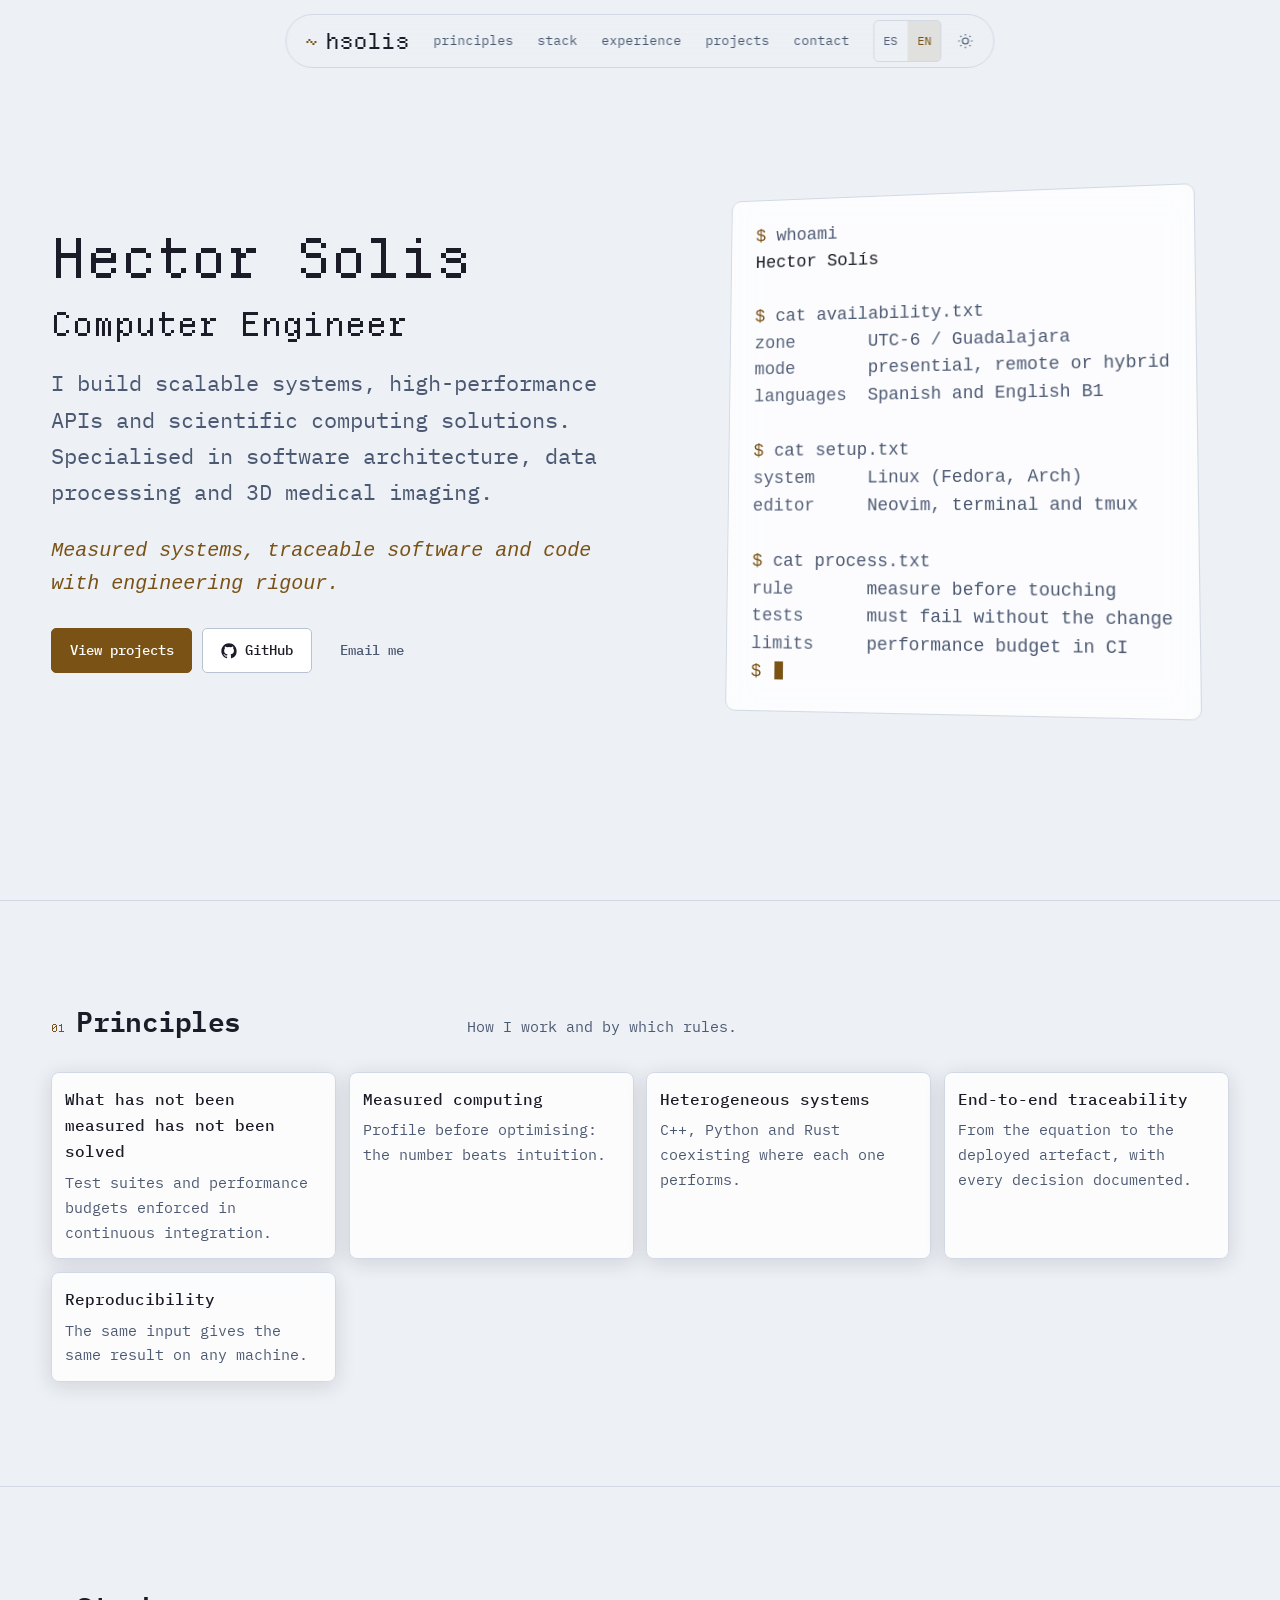
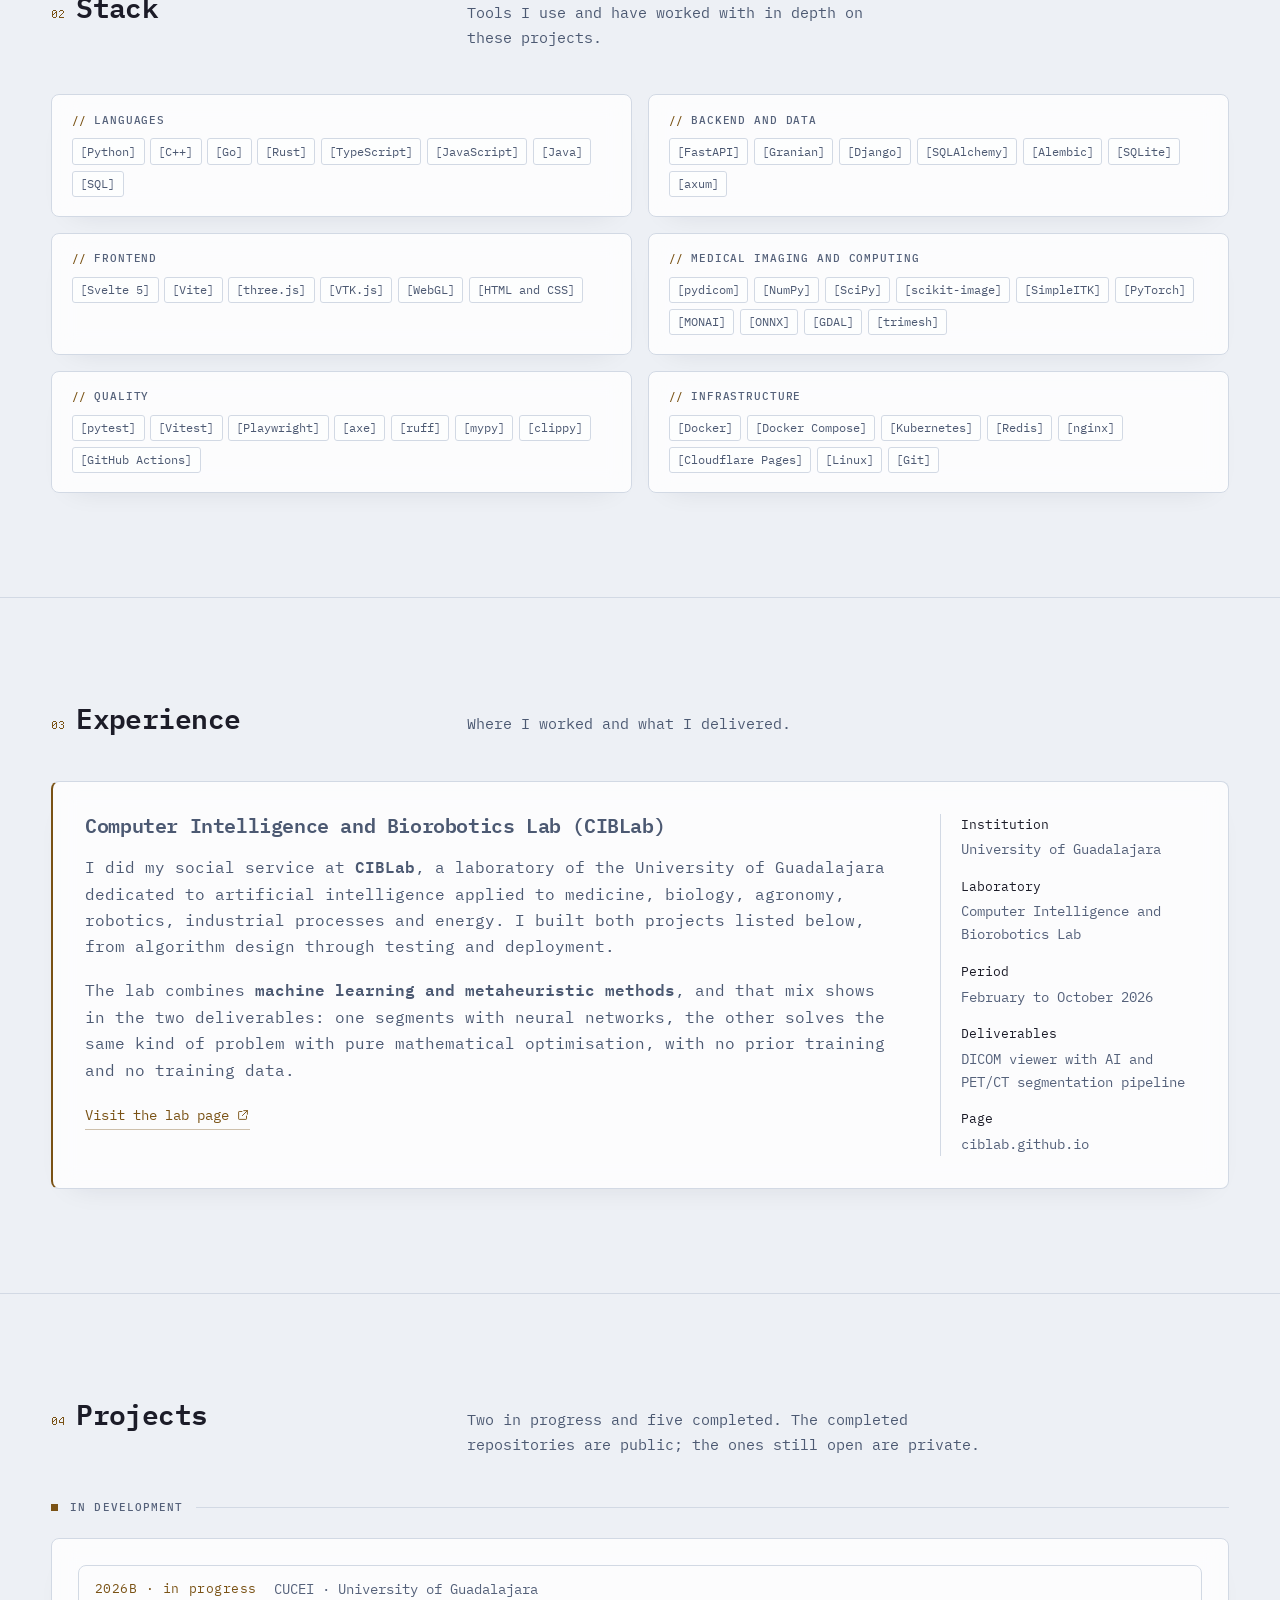
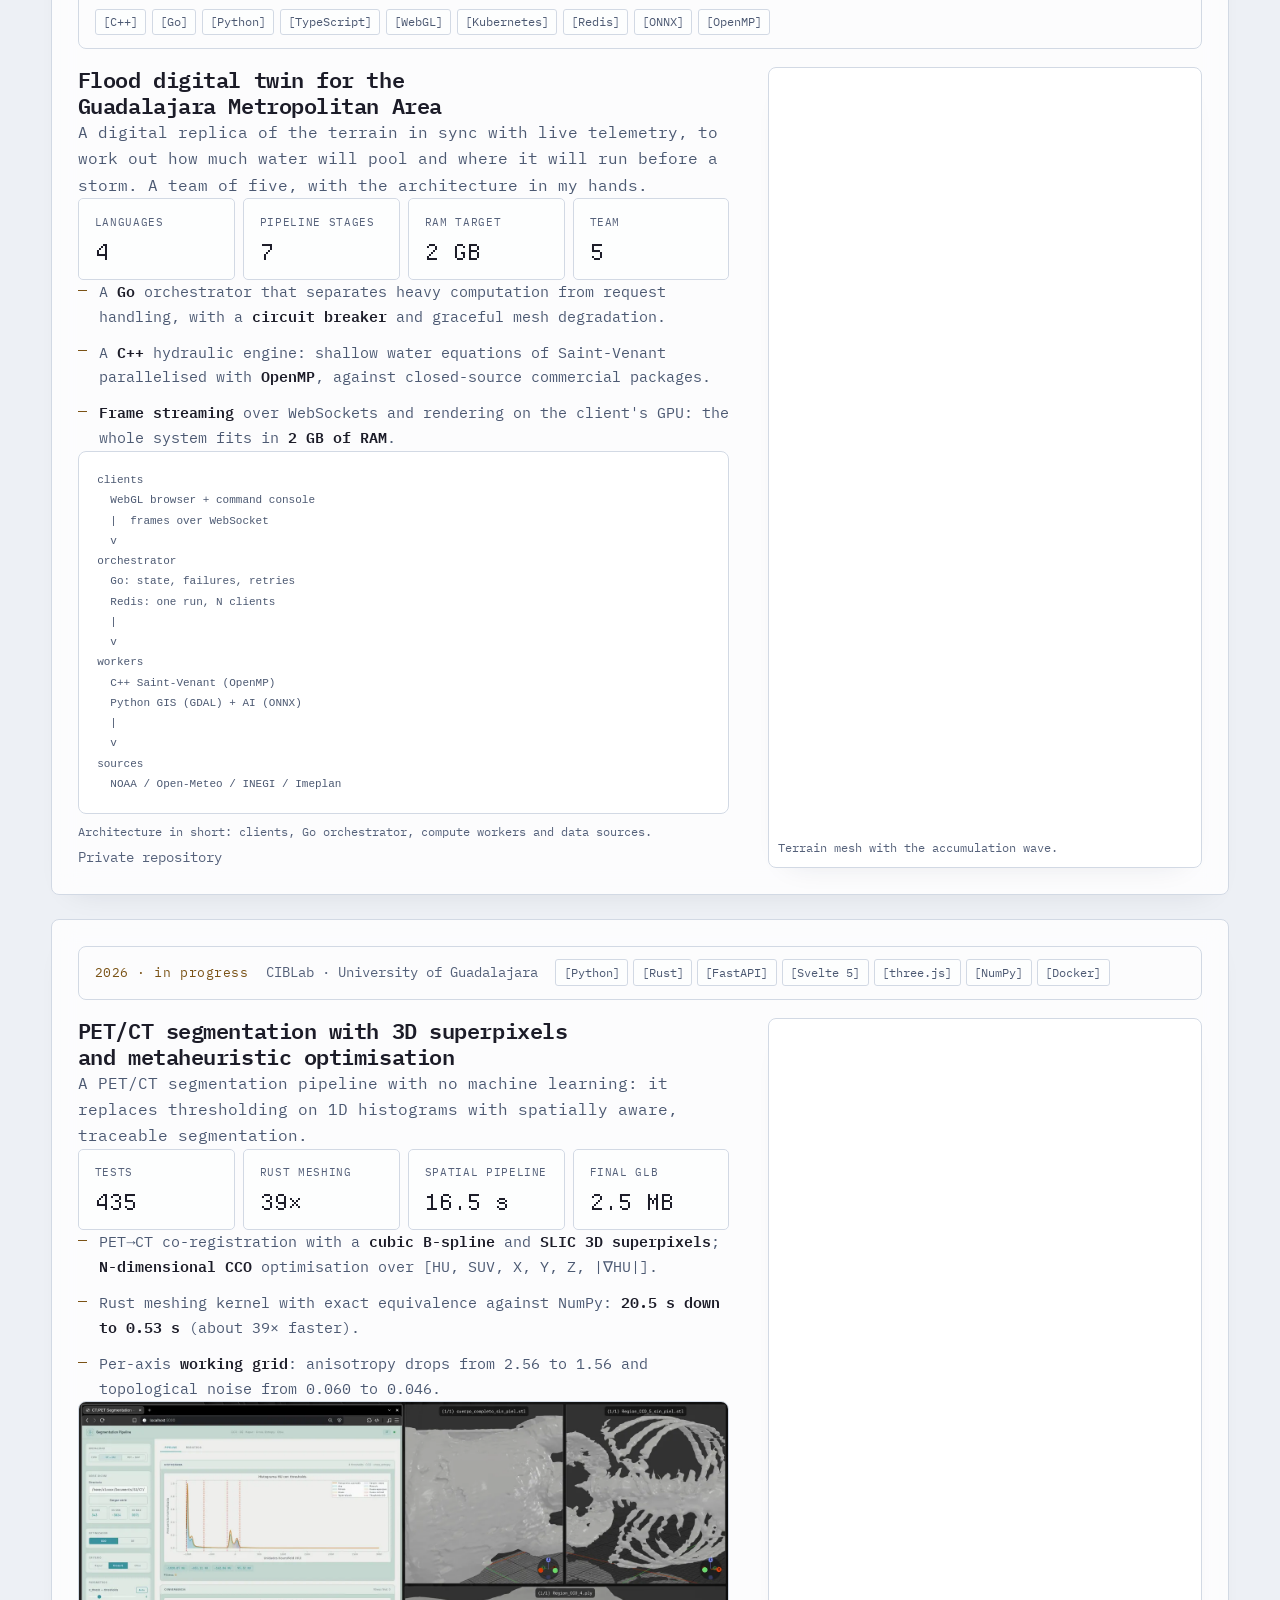
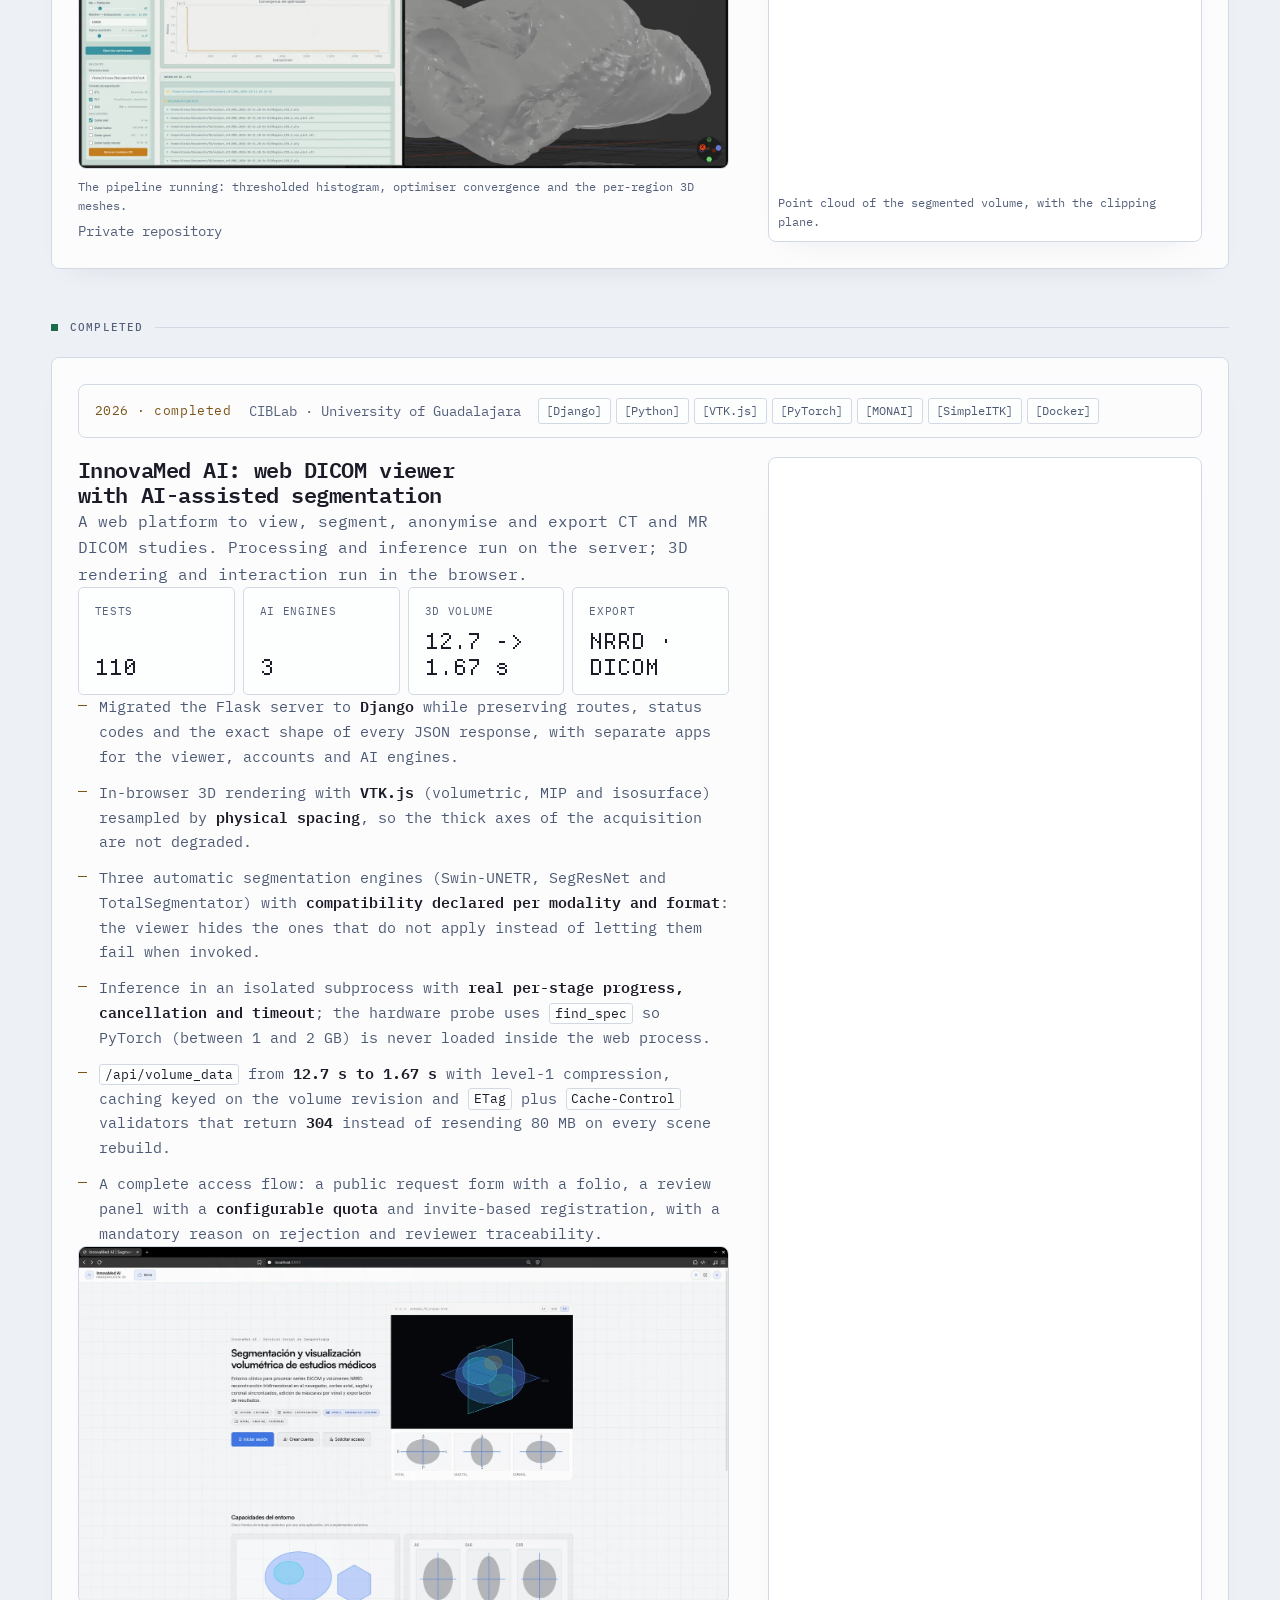
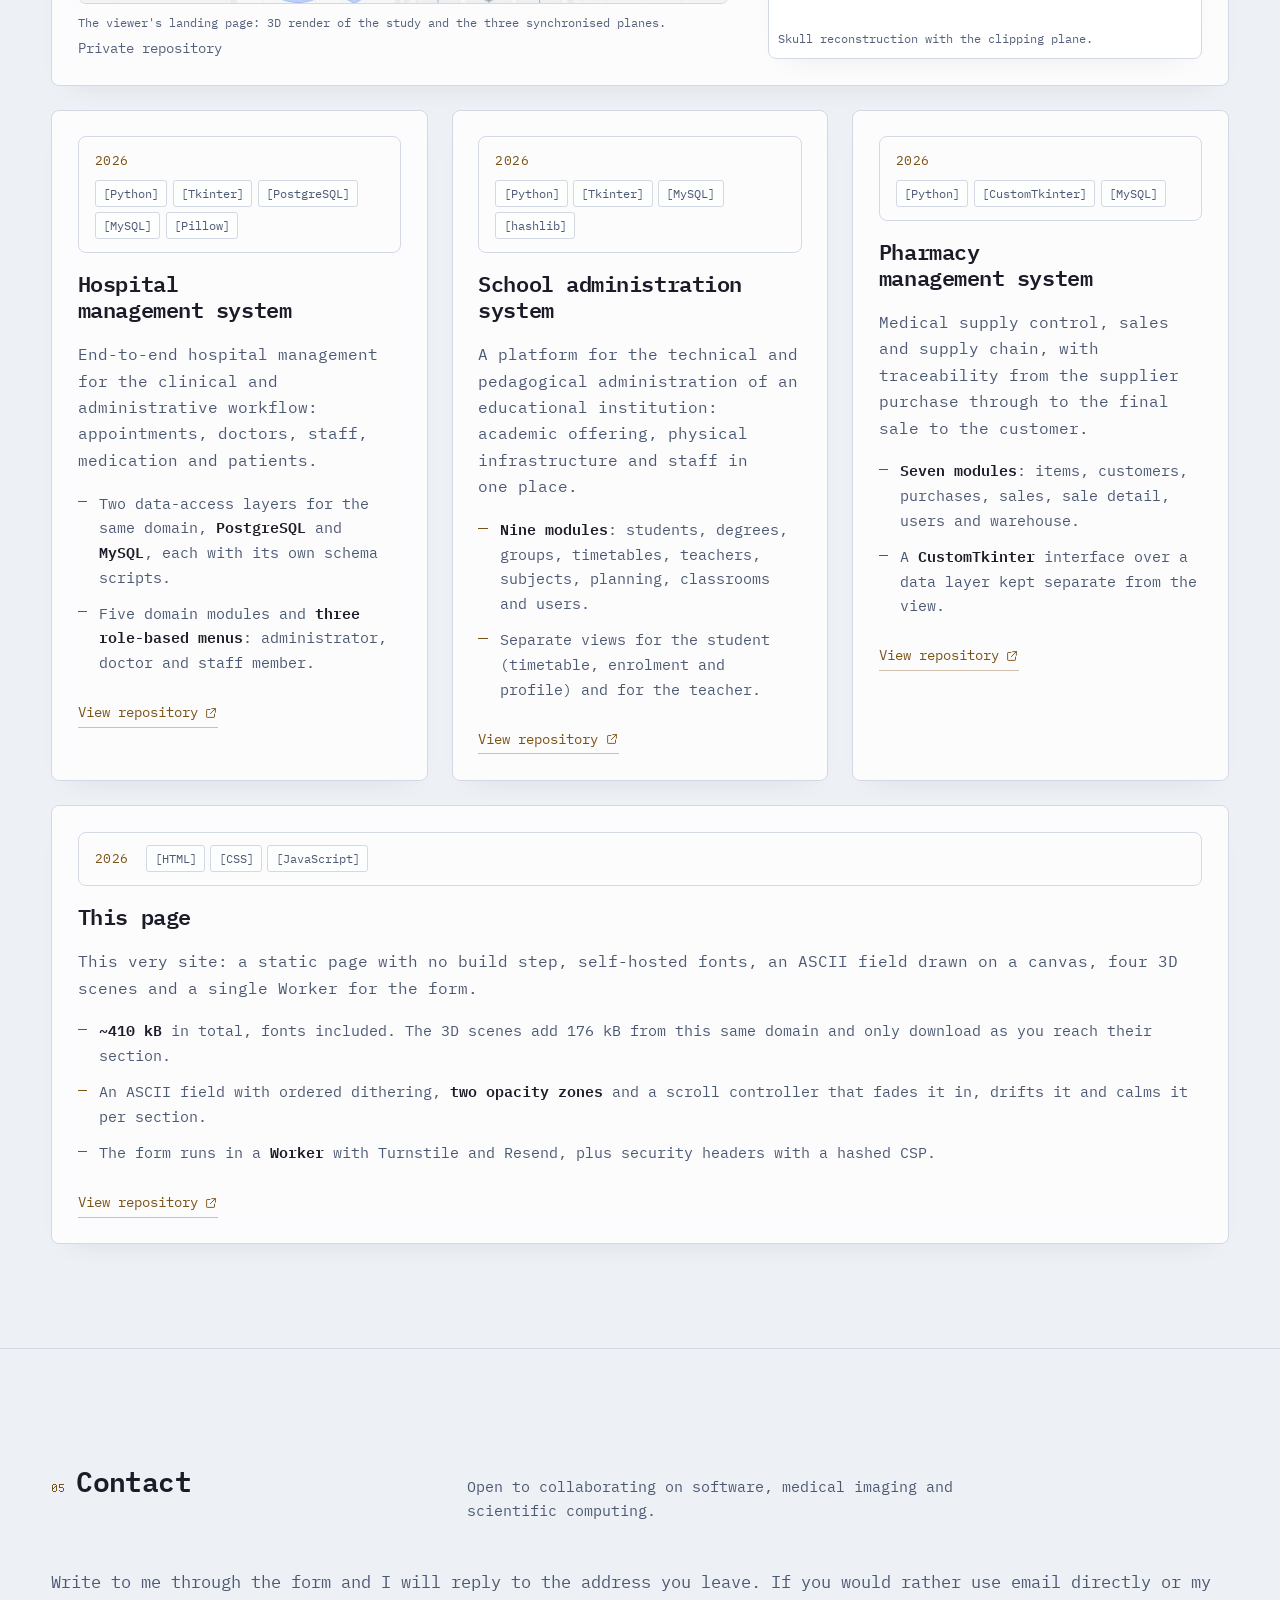
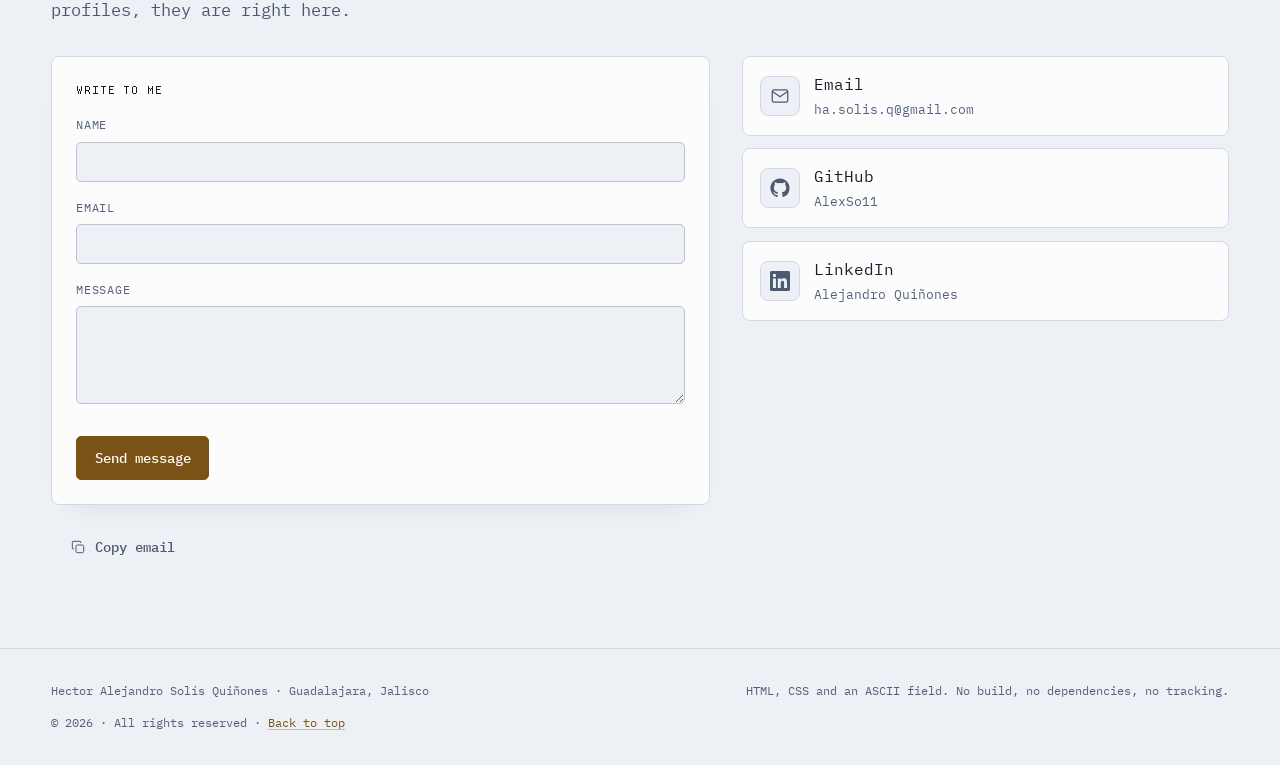
==== commit a9176159: "feat: cristal en los paneles, ancho útil acotado y detalles de interfaz" ====
--- a/en/index.html
+++ b/en/index.html
@@ -19,7 +19,7 @@
       content="Software end to end: services in Python, Go and Rust, web interfaces, cloud deployment and medical imaging."
     />
     <link rel="icon" href="../assets/img/favicon.svg" type="image/svg+xml" />
-    <link rel="stylesheet" href="../assets/css/style.css" />
+    <link rel="stylesheet" href="../assets/css/style.css?v=3" />
     <script>
       (function () {
         var theme = null;
@@ -52,7 +52,7 @@
         </a>
 
         <nav class="nav" aria-label="Sections">
-          <a href="#perfil">profile</a>
+          <a href="#principios">principles</a>
           <a href="#stack">stack</a>
 <a href="#experiencia">experience</a>
                     <a href="#proyectos">projects</a>
@@ -110,15 +110,19 @@
     <main id="main">
       <section class="hero" id="top" data-reveal-group>
         <div class="wrap hero__in">
-          <div>
+          <div class="hero__copy">
             <h1 class="hero__name" data-reveal>
               <span>Hector Solis</span>
             </h1>
-            <p class="hero__role" data-reveal>
-              Computer Engineer. I build software end to end: services and APIs
-              in Python, Go and Rust, web interfaces, and container and cloud
-              deployment with continuous integration. Medical imaging taught me
-              to measure before claiming.
+                        <p class="hero__title" data-reveal>Computer Engineer</p>
+            <p class="hero__lead" data-reveal>
+              I build scalable systems, high-performance APIs and scientific
+              computing solutions. Specialised in software architecture, data
+              processing and 3D medical imaging.
+            </p>
+            <p class="hero__claim" data-reveal>
+              Measured systems, traceable software and code with engineering
+              rigour.
             </p>
             <div class="hero__actions" data-reveal>
               <a class="btn btn--primary" href="#proyectos">View projects</a>
@@ -148,65 +152,72 @@
             </div>
           </div>
 
-<div class="terminal-lag" data-terminal>
+          <div class="terminal-lag">
   <div class="terminal">
     <pre class="terminal__body"><code><span class="tl"><span class="c">$</span> whoami</span>
 <span class="tl"><b>Hector Solís</b></span>
 <span class="tl"> </span>
-<span class="tl"><span class="c">$</span> cat profile.txt</span>
-<span class="tl"><span class="dim">degree</span>  Computer Engineering</span>
-<span class="tl"><span class="dim">base</span>    Guadalajara, Jalisco, MX</span>
-<span class="tl"><span class="dim">focus</span>   backend / web / deployment</span>
-<span class="tl">        medical imaging, data and 3D</span>
-<span class="tl"><span class="dim">status</span>  <span class="ok">open to collaborate</span></span>
+<span class="tl"><span class="c">$</span> cat availability.txt</span>
+<span class="tl"><span class="dim">zone</span>       UTC-6 / Guadalajara</span>
+<span class="tl"><span class="dim">mode</span>       presential, remote or hybrid</span>
+<span class="tl"><span class="dim">languages</span>  Spanish and English B1</span>
 <span class="tl"> </span>
-<span class="tl"><span class="c">$</span> ls projects/</span>
-<span class="tl">in-development/   completed/</span>
+<span class="tl"><span class="c">$</span> cat setup.txt</span>
+<span class="tl"><span class="dim">system</span>     Linux (Fedora, Arch)</span>
+<span class="tl"><span class="dim">editor</span>     Neovim, terminal and tmux</span>
+<span class="tl"> </span>
+<span class="tl"><span class="c">$</span> cat process.txt</span>
+<span class="tl"><span class="dim">rule</span>       measure before touching</span>
+<span class="tl"><span class="dim">tests</span>      must fail without the change</span>
+<span class="tl"><span class="dim">limits</span>     performance budget in CI</span>
 <span class="tl"><span class="c">$</span> <span class="caret"></span></span></code></pre>
-  </div>
-</div>
+            </div>
+          </div>
         </div>
       </section>
 
       <section
         class="section"
-        id="perfil"
-        aria-labelledby="perfil-title"
+        id="principios"
+        aria-labelledby="principios-title"
         data-reveal-group
       >
         <div class="wrap">
           <div class="section__head" data-reveal>
-            <h2 class="section__title" id="perfil-title">
-              <span class="section__num" aria-hidden="true">01</span> Profile
+            <h2 class="section__title" id="principios-title">
+              <span class="section__num" aria-hidden="true">01</span> Principles
             </h2>
-            <p class="section__note">Who I am and what I work on.</p>
-          </div>
-
-          <div class="prose" data-reveal>
-            <p>
-              I am a Computer Engineer based in Guadalajara, Jalisco. I work on
-              software end to end: services and APIs, data processing, web
-              interfaces and deployment. Medical imaging has been my most
-              demanding field, and that is where I learned to read DICOM with the
-              physics done correctly, to segment volumes and to get the resulting
-              geometry into a 3D viewer that runs in the browser.
-            </p>
-            <p>
-              During my social service at the
-              <strong>Computer Intelligence and Biorobotics Lab (CIBLab)</strong>
-              of the University of Guadalajara I built a web DICOM viewer with
-              AI-assisted segmentation and a PET/CT segmentation pipeline with no
-              machine learning at all. I now hold the
-              <strong>technical lead</strong> on a flood digital twin for the
-              Guadalajara Metropolitan Area.
-            </p>
-            <p>
-              I work by one rule: <strong>what has not been measured has not been
-              solved</strong>. The projects ship test suites, performance budgets
-              enforced in continuous integration, and documents that record every
-              design decision together with its justification.
-            </p>
-          </div>
+            <p class="section__note">How I work and by which rules.</p>
+          </div>
+
+          <ul class="principios" data-reveal>
+            <li>
+              <b>What has not been measured has not been solved</b>
+              <span>
+                Test suites and performance budgets enforced in continuous
+                integration.
+              </span>
+            </li>
+            <li>
+              <b>Measured computing</b>
+              <span>Profile before optimising: the number beats intuition.</span>
+            </li>
+            <li>
+              <b>Heterogeneous systems</b>
+              <span>C++, Python and Rust coexisting where each one performs.</span>
+            </li>
+            <li>
+              <b>End-to-end traceability</b>
+              <span>
+                From the equation to the deployed artefact, with every decision
+                documented.
+              </span>
+            </li>
+            <li>
+              <b>Reproducibility</b>
+              <span>The same input gives the same result on any machine.</span>
+            </li>
+          </ul>
         </div>
       </section>
 
@@ -230,12 +241,12 @@
             <div class="stack-block">
               <h3 class="stack-block__title">Languages</h3>
               <ul class="chips">
-                <li>Python</li>
-                <li>C++</li>
-                <li>Go</li>
-                <li>Rust</li>
-                <li>TypeScript</li>
-                <li>JavaScript</li>
+                <li data-usado="Used in: Digital twin, PET/CT, InnovaMed AI, Hospital management, School control, Pharmacy management">Python</li>
+                <li data-usado="Used in: Digital twin">C++</li>
+                <li data-usado="Used in: Digital twin">Go</li>
+                <li data-usado="Used in: PET/CT">Rust</li>
+                <li data-usado="Used in: Digital twin">TypeScript</li>
+                <li data-usado="Used in: This page">JavaScript</li>
                 <li>Java</li>
                 <li>SQL</li>
               </ul>
@@ -244,9 +255,9 @@
             <div class="stack-block">
               <h3 class="stack-block__title">Backend and data</h3>
               <ul class="chips">
-                <li>FastAPI</li>
+                <li data-usado="Used in: PET/CT">FastAPI</li>
                 <li>Granian</li>
-                <li>Django</li>
+                <li data-usado="Used in: InnovaMed AI">Django</li>
                 <li>SQLAlchemy</li>
                 <li>Alembic</li>
                 <li>SQLite</li>
@@ -257,11 +268,11 @@
             <div class="stack-block">
               <h3 class="stack-block__title">Frontend</h3>
               <ul class="chips">
-                <li>Svelte 5</li>
+                <li data-usado="Used in: PET/CT">Svelte 5</li>
                 <li>Vite</li>
-                <li>three.js</li>
-                <li>VTK.js</li>
-                <li>WebGL</li>
+                <li data-usado="Used in: PET/CT">three.js</li>
+                <li data-usado="Used in: InnovaMed AI">VTK.js</li>
+                <li data-usado="Used in: Digital twin">WebGL</li>
                 <li>HTML and CSS</li>
               </ul>
             </div>
@@ -270,13 +281,13 @@
               <h3 class="stack-block__title">Medical imaging and computing</h3>
               <ul class="chips">
                 <li>pydicom</li>
-                <li>NumPy</li>
+                <li data-usado="Used in: PET/CT">NumPy</li>
                 <li>SciPy</li>
                 <li>scikit-image</li>
-                <li>SimpleITK</li>
-                <li>PyTorch</li>
-                <li>MONAI</li>
-                <li>ONNX</li>
+                <li data-usado="Used in: InnovaMed AI">SimpleITK</li>
+                <li data-usado="Used in: InnovaMed AI">PyTorch</li>
+                <li data-usado="Used in: InnovaMed AI">MONAI</li>
+                <li data-usado="Used in: Digital twin">ONNX</li>
                 <li>GDAL</li>
                 <li>trimesh</li>
               </ul>
@@ -299,10 +310,10 @@
             <div class="stack-block">
               <h3 class="stack-block__title">Infrastructure</h3>
               <ul class="chips">
-                <li>Docker</li>
+                <li data-usado="Used in: PET/CT, InnovaMed AI">Docker</li>
                 <li>Docker Compose</li>
-                <li>Kubernetes</li>
-                <li>Redis</li>
+                <li data-usado="Used in: Digital twin">Kubernetes</li>
+                <li data-usado="Used in: Digital twin">Redis</li>
                 <li>nginx</li>
                 <li>Cloudflare Pages</li>
                 <li>Linux</li>
@@ -443,7 +454,8 @@
                     </ul>
               </div>
 
-                <div class="project__body">
+                <div class="project__body"><div class="project__texto">
+                
                   <h4 class="project__title">
                     Flood digital twin for the Guadalajara Metropolitan Area
                   </h4>
@@ -490,7 +502,11 @@
                     </li>
                   </ul>
 
-                  <figure class="diagrama-figura">
+                  
+
+                
+
+                    <figure class="diagrama-figura">
                     <pre
                       class="diagrama"
                       role="img"
@@ -521,6 +537,15 @@
                     <span class="meta__org">Private repository</span>
                   </p>
                 </div>
+
+
+                <figure class="escena-figura" data-reveal data-fallo="The 3D viewer could not be loaded.">
+                  <canvas class="escena escena--gemelo" data-escena="gemelo" aria-hidden="true"></canvas>
+                      <figcaption>
+                        Terrain mesh with the accumulation wave.
+                      </figcaption>
+                </figure>
+              </div>
               </article>
 
               <article class="project">
@@ -538,7 +563,8 @@
                   </ul>
               </div>
 
-              <div class="project__body">
+              <div class="project__body"><div class="project__texto">
+                
                 <h4 class="project__title">
                   PET/CT segmentation with 3D superpixels and metaheuristic
                   optimisation
@@ -548,21 +574,6 @@
                   replaces thresholding on 1D histograms with spatially aware,
                   traceable segmentation.
                 </p>
-
-                <figure class="captura">
-                  <img
-                    src="../assets/img/ct-pet-segmentacion.webp"
-                    width="1600"
-                    height="900"
-                    loading="lazy"
-                    decoding="async"
-                    alt="The PET/CT segmentation pipeline panel: Hounsfield unit histogram with the thresholds marked, the optimiser convergence curve and the generated 3D meshes for the whole body and each region."
-                  />
-                  <figcaption>
-                    The pipeline running: thresholded histogram, optimiser convergence
-                    and the per-region 3D meshes.
-                  </figcaption>
-                </figure>
 
                 <dl class="facts">
                   <div class="facts__item">
@@ -599,11 +610,43 @@
                   </li>
                 </ul>
 
+
+                <figure class="captura">
+                  <div class="captura__marco">
+<img
+                    src="../assets/img/ct-pet-segmentacion.webp"
+                    width="1600"
+                    height="900"
+                    loading="lazy"
+                    decoding="async"
+                    alt="The PET/CT segmentation pipeline panel: Hounsfield unit histogram with the thresholds marked, the optimiser convergence curve and the generated 3D meshes for the whole body and each region."
+                  />
+                  </div>
+
+                  <figcaption>
+                    The pipeline running: thresholded histogram, optimiser convergence
+                    and the per-region 3D meshes.
+                  </figcaption>
+                </figure>
+
                 <p class="project__links">
                   <span class="meta__org">Private repository</span>
                 </p>
-              </div>
-            </article>
+
+                    
+
+                
+                            </div>
+
+
+                <figure class="escena-figura" data-reveal data-fallo="The 3D viewer could not be loaded.">
+                  <canvas class="escena escena--proyecto" data-escena="petct" aria-hidden="true"></canvas>
+                      <figcaption>
+                        Point cloud of the segmented volume, with the clipping plane.
+                      </figcaption>
+                </figure>
+              </div>
+              </article>
               </div>
             </section>
 
@@ -631,7 +674,8 @@
                   </ul>
               </div>
 
-              <div class="project__body">
+              <div class="project__body"><div class="project__texto">
+                
                 <h4 class="project__title">
                   InnovaMed AI: web DICOM viewer with AI-assisted segmentation
                 </h4>
@@ -640,21 +684,6 @@
                   DICOM studies. Processing and inference run on the server; 3D
                   rendering and interaction run in the browser.
                 </p>
-
-                <figure class="captura">
-                  <img
-                    src="../assets/img/innovamed-visor.webp"
-                    width="1600"
-                    height="877"
-                    loading="lazy"
-                    decoding="async"
-                    alt="InnovaMed AI landing page: the 3D viewer with the study model, the synchronised axial, sagittal and coronal planes, and the sign-in actions."
-                  />
-                  <figcaption>
-                    The viewer's landing page: 3D render of the study and the
-                    three synchronised planes.
-                  </figcaption>
-                </figure>
 
                 <dl class="facts">
                   <div class="facts__item">
@@ -714,13 +743,45 @@
                   </li>
                 </ul>
 
+
+                <figure class="captura">
+                  <div class="captura__marco">
+<img
+                    src="../assets/img/innovamed-visor.webp"
+                    width="1600"
+                    height="877"
+                    loading="lazy"
+                    decoding="async"
+                    alt="InnovaMed AI landing page: the 3D viewer with the study model, the synchronised axial, sagittal and coronal planes, and the sign-in actions."
+                  />
+                  </div>
+
+                  <figcaption>
+                    The viewer's landing page: 3D render of the study and the
+                    three synchronised planes.
+                  </figcaption>
+                </figure>
+
                 <p class="project__links">
                   <span class="meta__org">Private repository</span>
                 </p>
-              </div>
-            </article>
-
-            <article class="project">
+
+                    
+
+                
+                            </div>
+
+
+                <figure class="escena-figura" data-reveal data-fallo="The 3D viewer could not be loaded.">
+                  <canvas class="escena escena--proyecto" data-escena="innova" aria-hidden="true"></canvas>
+                      <figcaption>
+                        Skull reconstruction with the clipping plane.
+                      </figcaption>
+                </figure>
+              </div>
+              </article>
+
+            <article class="project project--compacta">
                             <div class="project__meta">
                 <p class="meta__period">2026</p>
 <ul class="chips">
@@ -763,7 +824,7 @@
               </div>
             </article>
 
-            <article class="project">
+            <article class="project project--compacta">
                             <div class="project__meta">
                 <p class="meta__period">2026</p>
 <ul class="chips">
@@ -805,7 +866,7 @@
               </div>
             </article>
 
-            <article class="project">
+            <article class="project project--compacta">
                             <div class="project__meta">
                 <p class="meta__period">2026</p>
 <ul class="chips">
@@ -859,24 +920,24 @@
               <div class="project__body">
                 <h4 class="project__title">This page</h4>
                 <p class="project__summary">
-                  This very site: a static page with no dependencies and no build
-                    step, with self-hosted fonts, an ASCII field drawn on a canvas
-                    and a single function for the form.
+                  This very site: a static page with no build step, self-hosted fonts,
+                    an ASCII field drawn on a canvas, four 3D
+                    scenes and a single Worker for the form.
                 </p>
                 <ul class="bullets">
                   <li>
-                    <b>~380 kB</b> in total, fonts included, and no third-party
-                      requests except Turnstile, which only loads as you approach
-                      the contact section.
-                  </li>
-                  <li>
-                    An ASCII field with ordered dithering, <b>two opacity zones</b>
-                      and a scroll controller that fades it in, tilts it and thins it
-                      out per section.
-                  </li>
-                  <li>
-                    Contact through <b>Pages Functions</b>, Turnstile and Resend,
-                      plus security headers with a hashed CSP.
+                    <b>~410 kB</b> in total, fonts included. The 3D scenes add 176 kB
+                      from this same domain and only download as you reach their
+                      section.
+                  </li>
+                  <li>
+                    An ASCII field with ordered dithering, <b>two opacity
+                      zones</b> and a scroll controller that fades it in, drifts it
+                      and calms it per section.
+                  </li>
+                  <li>
+                    The form runs in a <b>Worker</b> with Turnstile and Resend, plus
+                      security headers with a hashed CSP.
                   </li>
                 </ul>
                 <p class="project__links">
@@ -904,6 +965,7 @@
         aria-labelledby="contacto-title"
         data-reveal-group
       >
+        <canvas class="escena escena--contacto" data-escena="contacto" aria-hidden="true"></canvas>
         <div class="wrap">
           <div class="section__head" data-reveal>
             <h2 class="section__title" id="contacto-title">
@@ -1071,7 +1133,8 @@
       </div>
     </footer>
 
-    <script src="../assets/js/ascii-field.js" defer></script>
-    <script src="../assets/js/main.js" defer></script>
+    <script src="../assets/js/ascii-field.js?v=3" defer></script>
+    <script src="../assets/js/main.js?v=3" defer></script>
+    <script src="../assets/js/escena-3d.js?v=3" defer></script>
   </body>
 </html>
--- a/assets/css/style.css
+++ b/assets/css/style.css
@@ -32,6 +32,14 @@
 
 @font-face {
   font-family: "IBM Plex Mono";
+  src: url("../fonts/ibm-plex-mono-400-italic.woff2") format("woff2");
+  font-weight: 400;
+  font-style: italic;
+  font-display: swap;
+}
+
+@font-face {
+  font-family: "IBM Plex Mono";
   src: url("../fonts/ibm-plex-mono-500.woff2") format("woff2");
   font-weight: 500;
   font-style: normal;
@@ -71,17 +79,24 @@
   --dur-reveal: 300ms;
   --stagger: 60ms;
 
-  --maxw: 1080px;
-  --gutter: clamp(1.25rem, 4vw, 2.75rem);
-  --radius: 4px;
-  --radius-sm: 3px;
+  /* La maquetación va a sangre: no hay ancho máximo que centre la página. Lo
+     que acota la lectura es esta medida en caracteres, y todo el sobrante se lo
+     queda la columna visual. A 1440 px sale exactamente 60/40. */
+  --medida: 82ch;
+  --ancho: 90rem;
+  --gutter: clamp(1.25rem, 4vw, 4rem);
+  /* Radios por nivel de anidamiento: el panel de fuera es más redondeado que lo
+     que va dentro, que es lo que hace que anidar se vea bien y no pinzado. */
+  --radius: 8px;
+  --radius-sm: 5px;
+  --radius-xs: 3px;
 
   /* Oscuro: shadow de fondo, navy profundo de superficie, frozen de tinta.
      Contrastes medidos con la fórmula de luminancia relativa de la WCAG:
      fg 9,47 · fg-2 7,60 · fg-3 6,90 · acento 9,64 (sobre el fondo). */
   --bg: #141414;
-  --surface: #1c1c28;
-  --surface-2: #23232f;
+  --surface: #17181c;
+  --surface-2: #1e2026;
   --line: #2e2e3c;
   --line-2: #3c3c4e;
   --fg: #a0bddb;
@@ -97,14 +112,18 @@
      propósito: el desenfoque promedia el ASCII de detrás, pero el tinte es lo
      que garantiza que el texto mantenga el contraste. */
   --glass: rgb(28 28 40 / 76%);
+  --glass-inner: rgb(28 28 40 / 38%);
   --glass-bar: rgb(20 20 20 / 66%);
+  --shadow: rgb(0 0 0 / 55%);
+  --image-outline: rgb(255 255 255 / 10%);
 
   /* Campo ASCII (assets/js/ascii-field.js). El alfa es distinto en los
      márgenes porque ahí no hay texto encima: en la columna de contenido está
      topado para que fg-3 no baje de 4,5:1 sobre el glifo más claro. */
   --ascii-rgb: 127, 166, 206;
-  --ascii-max: 0.22;
-  --ascii-margin-max: 0.6;
+  /* 0,24 es el techo: con 0,26 el texto de las fichas baja de 4,5:1. */
+  --ascii-max: 0.24;
+  --ascii-margin-max: 0.7;
   --ascii-font-size: 11;
 }
 
@@ -128,15 +147,18 @@
   --ok: #1c6b48;
 
   --glass: rgb(255 255 255 / 80%);
+  --glass-inner: rgb(255 255 255 / 45%);
   --glass-bar: rgb(237 240 245 / 74%);
+  --shadow: rgb(28 28 40 / 14%);
+  --image-outline: rgb(0 0 0 / 10%);
 
   /* Azul apagado, sin el croma alto que tenía: un gris azulado que no compite
      con nada. Como el color es más suave, la presencia se pone en los márgenes,
      donde no hay texto encima. Sobre el glifo más claro fg-3 se queda en 4,8:1
      y la barra superior en 5,4:1. */
   --ascii-rgb: 138, 156, 186;
-  --ascii-max: 0.16;
-  --ascii-margin-max: 0.66;
+  --ascii-max: 0.22;
+  --ascii-margin-max: 0.72;
 }
 
 /* 2. Base ------------------------------------------------------------------ */
@@ -272,8 +294,15 @@
 /* 3. Campo ASCII ----------------------------------------------------------- */
 
 #ascii-field {
+  /* Sobresale por arriba y por abajo lo justo para que la deriva vertical
+     (hasta 18 px) nunca descubra un borde. Se hace con la caja y no con un
+     `scale`, porque escalar el lienzo corre la zona de silencio respecto al
+     texto y el fondo se ve desfasado. */
   position: fixed;
-  inset: 0;
+  left: 0;
+  right: 0;
+  top: -28px;
+  height: calc(100% + 56px);
   z-index: 0;
   pointer-events: none;
 
@@ -296,7 +325,9 @@
 
 .wrap {
   width: 100%;
-  max-width: var(--maxw);
+  /* Tope de ancho útil: sin él, a 2560 la tarjeta medía 2432 px de lado a lado y
+     el fondo ASCII desaparecía detrás de los paneles. */
+  max-width: var(--ancho);
   margin-inline: auto;
   padding-inline: var(--gutter);
 }
@@ -307,30 +338,74 @@
   scroll-margin-top: 5.5rem;
 }
 
-/* En pantalla ancha, Perfil reserva la columna derecha: es el carril por el que
-   baja el terminal. Las columnas y el hueco son exactamente los de la portada,
-   así que el carril coincide con el suyo y el descenso parece intencionado.
-   Sin esto, el terminal aterrizaba encima del texto. */
-@media (min-width: 960px) {
-  #perfil .wrap {
+/* Se corrige y rediseña con tarjetas individuales, la terminal
+  ya no baja como para reservar un espacio */
+@media (min-width: 1000px) {
+  #principios .wrap {
+    display: block; /* Ya no necesitamos restringir el ancho en 2 columnas principales */
+    width: 100%;
+  }
+
+  #principios .section__head {
+    margin-bottom: 2rem;
+  }
+
+  /* Rejilla de tarjetas una al lado de otra */
+  #principios .principios {
+    grid-column: 1 / -1; /* Ocupa todo el ancho disponible */
     display: grid;
-    grid-template-columns: minmax(0, 1.05fr) minmax(0, 0.95fr);
-    column-gap: clamp(2rem, 5vw, 3.5rem);
-  }
-
-  #perfil .section__head {
-    grid-column: 1 / -1;
-  }
-
-  #perfil .prose {
-    grid-column: 1;
-  }
+    /* Crea columnas automáticas de mínimo 280px que se adaptan al ancho */
+    grid-template-columns: repeat(auto-fit, minmax(245px, 1fr));
+    gap: 0.8rem; /* Espacio/separación entre cada tarjeta */
+  }
+}
+
+/* Estilo individual para que cada principio sea una tarjeta con efecto blur */
+/* Contenedor en cuadrícula flexible de lado a lado */
+#principios .principios {
+  display: grid;
+  grid-template-columns: repeat(auto-fit, minmax(245px, 1fr));
+  gap: 0.8rem;
+  width: 100%;
+}
+
+/* Tarjeta individual con efecto Blur y variables del tema */
+#principios .principios > * {
+  background: var(--glass);
+  backdrop-filter: blur(12px);
+  -webkit-backdrop-filter: blur(12px);
+  border: 1px solid var(--line);
+  border-radius: 8px;
+  padding: 0.8rem;
+  box-sizing: border-box;
+  box-shadow: 0 4px 20px var(--shadow);
+  transition: border-color 0.25s ease, transform 0.25s ease;
+}
+
+/* Efecto Hover sutil en la tarjeta */
+#principios .principios > *:hover {
+  border-color: var(--accent-line);
+  transform: translateY(-2px);
+}
+
+/* Tipografía dentro de las tarjetas */
+#principios .principios h3,
+#principios .principios h4 {
+  color: var(--fg);
+  margin-bottom: 0.5rem;
+}
+
+#principios .principios p {
+  color: var(--fg-2);
+  font-size: 0.92rem;
+  line-height: 1.5;
 }
 
 /* Portada: la sección ocupa la pantalla entera, así que al centrarla no se ve
    nada de la anterior. Se usa min-height y no height para que en ventanas
    bajas el contenido empuje y se pueda desplazar en vez de recortarse. */
 .section--portada {
+  position: relative;
   display: grid;
   align-content: center;
   min-height: 100vh;
@@ -346,8 +421,11 @@
 
 @media (min-width: 720px) {
   .section__head {
-    grid-template-columns: minmax(0, 1fr) minmax(0, 1fr);
+    /* El título y su nota, juntos a la izquierda. Repartidos a lo ancho de una
+       pantalla grande quedaban tan lejos que parecían de secciones distintas. */
+    grid-template-columns: minmax(0, 24rem) minmax(0, 52ch);
     align-items: baseline;
+    justify-content: start;
     gap: 2rem;
   }
 }
@@ -485,13 +563,13 @@
 .lang a {
   display: inline-flex;
   align-items: center;
-  min-height: 2.25rem;
+  min-height: 2.5rem;
   padding-inline: 0.6rem;
   color: var(--fg-3);
   font-family: var(--font-mono);
   font-size: 0.75rem;
   text-decoration: none;
-  transition-property: background-color, color;
+  transition-property: background-color, color, scale;
   transition-duration: 140ms;
 }
 
@@ -620,7 +698,9 @@
   align-content: center;
   min-height: 100vh;
   min-height: 100svh;
-  padding-block: clamp(5.5rem, 13vh, 8rem) clamp(3rem, 8vh, 5rem);
+  /* Simétrico a propósito: con el relleno de abajo más corto, todo el contenido
+     quedaba unos 20 px por debajo del centro de la ventana. */
+  padding-block: clamp(4.5rem, 11vh, 7rem);
   scroll-margin-top: 0;
 }
 
@@ -629,10 +709,29 @@
   gap: clamp(2rem, 5vw, 3.5rem);
 }
 
-@media (min-width: 960px) {
+/* El escenario de la columna derecha: el lienzo 3D lo llena y la terminal flota
+   dentro como una tarjeta. El tope de ancho no es cosmético: sin él la terminal
+   se estiraba a 1600 px en una pantalla grande, y su inclinación con perspectiva
+   empujaba el borde fuera de la ventana. */
+/* La terminal, sola en su columna y centrada con ella. El tope de ancho no es
+   cosmético: sin él se estiraba a 1600 px en una pantalla grande y su
+   inclinación con perspectiva empujaba el borde fuera de la ventana. */
+.terminal-lag {
+  /* La tarjeta se ciñe a su línea más larga en vez de estirarse a la columna. */
+  width: fit-content;
+  max-width: 100%;
+  justify-self: center;
+}
+
+@media (min-width: 1000px) {
   .hero__in {
-    grid-template-columns: minmax(0, 1.05fr) minmax(0, 0.95fr);
-    align-items: start;
+    /* La columna derecha tiene un mínimo de 36rem: por debajo de eso el terminal
+       a 22 px se cortaba, porque el texto no parte (la alineación de las fichas
+       depende de los espacios). La izquierda cede lo que haga falta por encima
+       de los 66 caracteres de lectura cómoda. */
+    grid-template-columns: minmax(0, var(--medida)) minmax(34rem, 1fr);
+    column-gap: clamp(2rem, 4vw, 4rem);
+    align-items: center;
   }
 }
 
@@ -646,7 +745,8 @@
 
 @media (min-width: 720px) {
   .hero__name {
-    font-size: 44px;
+    /* 55 px: múltiplo de 11, que es donde la tipografía de píxeles es nítida. */
+    font-size: 55px;
   }
 }
 
@@ -654,10 +754,29 @@
   display: block;
 }
 
-.hero__role {
+.hero__title {
+  margin-top: 0.85rem;
+  color: var(--fg);
+  font-family: var(--font-display);
+  /* Múltiplo de 11: a 16 px los glifos salen borrosos, así que no hay término
+     medio entre 22 y 33. */
+  font-size: 33px;
+  line-height: 1.25;
+}
+
+.hero__lead {
   margin-top: 1.25rem;
-  font-size: clamp(1.0625rem, 2.2vw, 1.25rem);
+  font-size: clamp(1.125rem, 2.4vw, 1.375rem);
   color: var(--fg-2);
+}
+
+.hero__claim {
+  margin-top: 1.5rem;
+  color: var(--accent);
+  font-size: clamp(1.125rem, 2.2vw, 1.25rem);
+  /* Cursiva de verdad: hasta ahora no había ninguna cara italic declarada, así
+     que el navegador inclinaba la redonda y apenas se notaba. */
+  font-style: italic;
 }
 
 .hero__actions {
@@ -668,13 +787,6 @@
 }
 
 /* 8. Terminal -------------------------------------------------------------- */
-
-/* El envoltorio existe para que el controlador de scroll mueva el terminal con
-   su propio transform sin pisar la inclinación 3D de dentro, y para que la
-   entrada por scroll no tenga que compartir transform con nadie. */
-.terminal-lag {
-  will-change: transform;
-}
 
 .terminal {
   position: relative;
@@ -697,9 +809,18 @@
   overflow: hidden;
   color: var(--fg-2);
   font-family: var(--font-display);
-  font-size: 11px;
-  line-height: 2;
+  font-size: 18px;
+  line-height: 1.55;
   white-space: normal;
+}
+
+/* En una ventana baja, 17 líneas a 22 px no caben. Se baja a 11 px, que también
+   es nítido, en lugar de deformar la rejilla de píxeles con un tamaño suelto. */
+@media (max-height: 800px) {
+  .terminal__body {
+    font-size: 11px;
+    line-height: 2;
+  }
 }
 
 .terminal__body .tl {
@@ -761,8 +882,8 @@
 :not(pre) > code {
   padding: 0.1em 0.35em;
   border: 1px solid var(--line);
-  border-radius: var(--radius-sm);
-  background: var(--surface-2);
+  border-radius: var(--radius-xs);
+  background: var(--glass-inner);
   color: var(--fg);
   font-family: var(--font-mono);
   font-size: 0.875em;
@@ -773,11 +894,7 @@
 .facts {
   display: grid;
   grid-template-columns: repeat(auto-fit, minmax(8.5rem, 1fr));
-  gap: 1px;
-  border: 1px solid var(--line);
-  border-radius: var(--radius);
-  background: var(--line);
-  overflow: hidden;
+  gap: 0.5rem;
 }
 
 .facts__item {
@@ -786,7 +903,9 @@
   justify-content: space-between;
   gap: 0.35rem;
   padding: 0.85rem 1rem;
-  background: var(--surface);
+  border: 1px solid var(--line);
+  border-radius: var(--radius-sm);
+  background: var(--glass-inner);
 }
 
 .facts dt {
@@ -816,25 +935,106 @@
 }
 
 .chips li {
-  padding: 0.2rem 0.5rem;
+  padding: 0.15rem 0.45rem;
   border: 1px solid var(--line);
-  border-radius: var(--radius-sm);
-  background: var(--surface);
+  border-radius: var(--radius-xs);
+  background: var(--glass-inner);
   color: var(--fg-2);
   font-family: var(--font-mono);
   font-size: 0.75rem;
   white-space: nowrap;
 }
 
+/* Etiquetas de consola. El corchete lo pone el CSS y no el contenido, para no
+   duplicarlo en el texto de los dos idiomas. El fondo opaco se queda: las
+   etiquetas viven encima del campo ASCII. */
+.chips li::before {
+  content: "[";
+}
+
+.chips li::after {
+  content: "]";
+}
+
+.chips li::before,
+.chips li::after {
+  color: var(--fg-3);
+}
+
+/* Pista de uso del stack. Es un solo elemento que sigue al puntero, y no un
+   pseudo-elemento por etiqueta: los corchetes ya ocupan ::before y ::after. */
+.pista {
+  position: fixed;
+  z-index: 2;
+  max-width: 30rem;
+  margin: 0;
+  padding: 0.35rem 0.6rem;
+  border: 1px solid var(--line-2);
+  border-radius: var(--radius-sm);
+  background: var(--surface-2);
+  color: var(--fg);
+  font-family: var(--font-mono);
+  font-size: 0.6875rem;
+  line-height: 1.5;
+  pointer-events: none;
+  opacity: 0;
+  transition: opacity 120ms var(--ease-out);
+}
+
+.pista[data-visible] {
+  opacity: 1;
+}
+
+/* Principios: la sección que antes era Perfil, en tarjetas cortas. */
+.principios {
+  display: grid;
+  gap: 1rem;
+  margin: 0;
+  padding: 0;
+  list-style: none;
+}
+
+@media (min-width: 720px) {
+  .principios {
+    grid-template-columns: repeat(2, minmax(0, 1fr));
+  }
+}
+
+@media (min-width: 1200px) {
+  .principios {
+    grid-template-columns: repeat(3, minmax(0, 1fr));
+  }
+}
+
+.principios li {
+  display: grid;
+  gap: 0.4rem;
+  align-content: start;
+  padding: 1.1rem 1.2rem;
+  /* La excepción a quitar paneles: aquí el cristal es el efecto que pediste, no
+     un fondo que tape el campo. */
+  border: 1px solid var(--line-2);
+  border-radius: var(--radius);
+  background: var(--glass);
+  backdrop-filter: blur(12px) saturate(1.1);
+  box-shadow: 0 14px 30px -22px var(--shadow);
+}
+
+.principios b {
+  color: var(--fg);
+  font-weight: 500;
+}
+
+.principios span {
+  color: var(--fg-2);
+  font-size: 0.9375rem;
+}
+
 /* 11b. Bloques de stack ---------------------------------------------------- */
 
 .stack-grid {
   display: grid;
-  gap: 1px;
-  border: 1px solid var(--line);
-  border-radius: var(--radius);
-  background: var(--line);
-  overflow: hidden;
+  gap: 1rem;
 }
 
 @media (min-width: 720px) {
@@ -843,13 +1043,23 @@
   }
 }
 
+@media (min-width: 1400px) {
+  .stack-grid {
+    grid-template-columns: repeat(3, minmax(0, 1fr));
+  }
+}
+
 .stack-block {
   display: grid;
   gap: 0.75rem;
   align-content: start;
   padding: 1.15rem 1.25rem;
-  background: var(--surface);
-}
+  border: 1px solid var(--line);
+  border-radius: var(--radius);
+
+  background: var(--glass);
+  backdrop-filter: blur(12px) saturate(1.1);
+  box-shadow: 0 14px 30px -22px var(--shadow);}
 
 .stack-block__title {
   display: flex;
@@ -920,6 +1130,22 @@
   gap: clamp(1rem, 2.2vw, 1.5rem);
 }
 
+/* Las tres de gestión son la excepción a una tarjeta por fila: su contenido es
+   corto y comparten fila. Las otras dos siguen ocupando el ancho completo. */
+@media (min-width: 1000px) {
+  .projects__group--done .projects__grid {
+    grid-template-columns: repeat(3, minmax(0, 1fr));
+  }
+
+  .projects__group--done .project {
+    grid-column: 1 / -1;
+  }
+
+  .projects__group--done .project--compacta {
+    grid-column: auto;
+  }
+}
+
 /* Tarjeta con borde propio en lugar de celdas que comparten línea: así una
    fila incompleta deja fondo de página y no un hueco con marco. */
 .project {
@@ -929,8 +1155,10 @@
   padding: clamp(1.15rem, 2.6vw, 1.6rem);
   border: 1px solid var(--line);
   border-radius: var(--radius);
-  background: var(--surface);
-}
+
+  background: var(--glass);
+  backdrop-filter: blur(12px) saturate(1.1);
+  box-shadow: 0 14px 30px -22px var(--shadow);}
 
 /* Tarjeta dentro de la tarjeta: los metadatos dejan de ser una lista y pasan a
    ser un panel con su propio fondo, en fila y con vuelta de línea cuando no
@@ -943,7 +1171,6 @@
   padding: 0.8rem 1rem;
   border: 1px solid var(--line);
   border-radius: var(--radius);
-  background: var(--surface-2);
 }
 
 .meta__period {
@@ -980,6 +1207,30 @@
   gap: 1.15rem;
   align-content: start;
   min-width: 0;
+}
+
+/* En una pantalla muy ancha, la tarjeta que tiene figura la pone en su propia
+   columna: así el ancho se reparte entre el texto y la imagen en vez de estirar
+   las líneas hasta los 150 caracteres. `:has()` deja fuera a las tarjetas que no
+   tienen figura, que siguen a una columna. */
+/* En pantalla ancha, la tarjeta que tiene escena 3D le da la columna derecha y
+   deja todo lo demás a la izquierda: el texto y, debajo, la imagen. `:has()`
+   deja fuera a las tarjetas sin escena, que siguen a una columna. */
+@media (min-width: 1000px) {
+  .project__body:has(> .escena-figura) {
+    grid-template-columns: minmax(0, 1.2fr) minmax(0, 0.8fr);
+    column-gap: clamp(1.5rem, 3vw, 3rem);
+    align-items: start;
+  }
+
+  /* El texto va en un envoltorio propio, así que la rejilla tiene dos hijos y
+     una sola fila. Abarcar cuarenta filas para que la escena llegara abajo
+     sumaba treinta y nueve huecos de 18 px: 718 px de aire. */
+  /* El panel se estira a la altura de su columna y el lienzo lo llena: antes se
+     quedaba en 348 px pegados arriba y dejaba hasta 861 px de nada debajo. */
+  .project__body:has(> .escena-figura) > .escena-figura {
+    align-self: stretch;
+  }
 }
 
 .project__title {
@@ -1039,6 +1290,11 @@
   min-height: 1.75rem;
 }
 
+.lang a:active,
+.selector__item:active {
+  scale: 0.96;
+}
+
 .link:hover {
   border-bottom-color: currentcolor;
 }
@@ -1066,14 +1322,16 @@
   border: 1px solid var(--line);
   border-inline-start: 2px solid var(--accent);
   border-radius: var(--radius);
-  background: var(--surface);
-}
+
+  background: var(--glass);
+  backdrop-filter: blur(12px) saturate(1.1);
+  box-shadow: 0 14px 30px -22px var(--shadow);}
 
 @media (min-width: 900px) {
   .callout {
-    grid-template-columns: minmax(0, 1fr) 16rem;
+    grid-template-columns: minmax(0, var(--medida)) minmax(16rem, 1fr);
     align-items: start;
-    gap: 3rem;
+    gap: clamp(2rem, 4vw, 4rem);
   }
 }
 
@@ -1142,8 +1400,10 @@
   padding: clamp(1.1rem, 2.6vw, 1.5rem);
   border: 1px solid var(--line);
   border-radius: var(--radius);
-  background: var(--surface);
-}
+
+  background: var(--glass);
+  backdrop-filter: blur(12px) saturate(1.1);
+  box-shadow: 0 14px 30px -22px var(--shadow);}
 
 .contacto__titulo {
   color: var(--fg);
@@ -1230,10 +1490,11 @@
   padding: 0.9rem 1.05rem;
   border: 1px solid var(--line);
   border-radius: var(--radius);
-  background: var(--surface);
+  background: var(--glass);
+  backdrop-filter: blur(12px) saturate(1.1);
   text-decoration: none;
   transform: rotateX(var(--sel-x, 0deg)) rotateY(var(--sel-y, 0deg));
-  transition: border-color 180ms var(--ease-out),
+  transition: border-color 180ms var(--ease-out), scale 140ms var(--ease-out),
     background-color 180ms var(--ease-out);
   will-change: transform;
 }
@@ -1269,7 +1530,6 @@
 @media (hover: hover) and (pointer: fine) {
   .selector__item:hover {
     border-color: var(--line-2);
-    background: var(--surface-2);
   }
 }
 
@@ -1347,7 +1607,8 @@
   overflow-x: auto;
   border: 1px solid var(--line);
   border-radius: var(--radius);
-  background: var(--surface-2);
+  background: var(--glass);
+  backdrop-filter: blur(12px) saturate(1.1);
   color: var(--fg-2);
   font-family: var(--font-display);
   font-size: 11px;
@@ -1366,6 +1627,73 @@
   line-height: 1.55;
 }
 
+/* 15.25 Escenas 3D ---------------------------------------------------------- */
+
+.escena {
+  display: block;
+}
+
+.escena-figura {
+  display: grid;
+  /* El lienzo se lleva el espacio y el pie se queda abajo. */
+  grid-template-rows: minmax(0, 1fr) auto;
+  gap: 0.6rem;
+  margin: 0;
+  padding: 0.6rem;
+  border: 1px solid var(--line);
+  border-radius: var(--radius);
+  background: var(--glass);
+  backdrop-filter: blur(12px) saturate(1.1);
+  box-shadow: 0 14px 30px -22px var(--shadow);
+}
+
+/* Si el visor no carga se dice, en vez de dejar un marco vacío sin explicación. */
+.escena-figura[data-error] {
+  border-style: dashed;
+  border-color: var(--line-2);
+}
+
+.escena-figura[data-error] .escena {
+  display: none;
+}
+
+.escena-figura[data-error] figcaption {
+  color: var(--fg-2);
+}
+
+.escena-figura figcaption {
+  color: var(--fg-3);
+  font-size: 0.75rem;
+  line-height: 1.55;
+}
+
+.escena--gemelo,
+.escena--proyecto {
+  width: 100%;
+  height: 100%;
+  min-height: 15rem;
+  border-radius: var(--radius-sm);
+}
+
+/* La esfera del contacto va por detrás del contenido: por eso el envoltorio
+   necesita ser un elemento posicionado y quedar por encima. */
+.escena--contacto {
+  position: absolute;
+  inset: 0;
+  width: 100%;
+  height: 100%;
+  pointer-events: none;
+  opacity: 0.45;
+}
+
+/* El 3D es cosa de pantallas anchas, y el móvil no debe pagarlo: si no hay
+   sitio, los lienzos ni se ven ni se rellenan. */
+@media (max-width: 999px) {
+  .escena {
+    display: none;
+  }
+}
+
 /* 15.3 Captura de pantalla -------------------------------------------------- */
 
 /* La captura del visor tiene fondo claro propio, así que va enmarcada como un
@@ -1374,14 +1702,28 @@
   display: grid;
   gap: 0.6rem;
   margin: 0;
+}
+
+.captura__marco {
+  overflow: hidden;
+  border: 1px solid var(--line);
+  border-radius: var(--radius);
+  /* Un contorno de un píxel, en blanco o negro puros: un tono teñido recoge el
+     color de debajo y se lee como suciedad en el borde de la imagen. */
+  box-shadow: inset 0 0 0 1px var(--image-outline);
 }
 
 .captura img {
   display: block;
   width: 100%;
   height: auto;
-  border: 1px solid var(--line);
-  border-radius: var(--radius);
+  transition: transform 320ms var(--ease-out);
+}
+
+@media (hover: hover) and (pointer: fine) {
+  .captura:hover img {
+    transform: scale(1.03);
+  }
 }
 
 .captura figcaption {
@@ -1426,8 +1768,8 @@
 }
 
 .js .terminal__body .tl {
-  animation: tecleo calc(var(--chars, 1) * 22ms) steps(var(--chars, 1))
-    calc(var(--i, 0) * 110ms) both;
+  animation: tecleo calc(var(--chars, 1) * 34ms) steps(var(--chars, 1))
+    calc(var(--i, 0) * 150ms) both;
 }
 
 /* La entrada del terminal es el propio tecleo, así que solo necesita aparecer:
@@ -1472,6 +1814,11 @@
   .terminal,
   .selector__item {
     will-change: auto;
+  }
+
+  /* El zoom de la captura es movimiento: se queda en su sitio. */
+  .captura:hover img {
+    transform: none;
   }
 
 
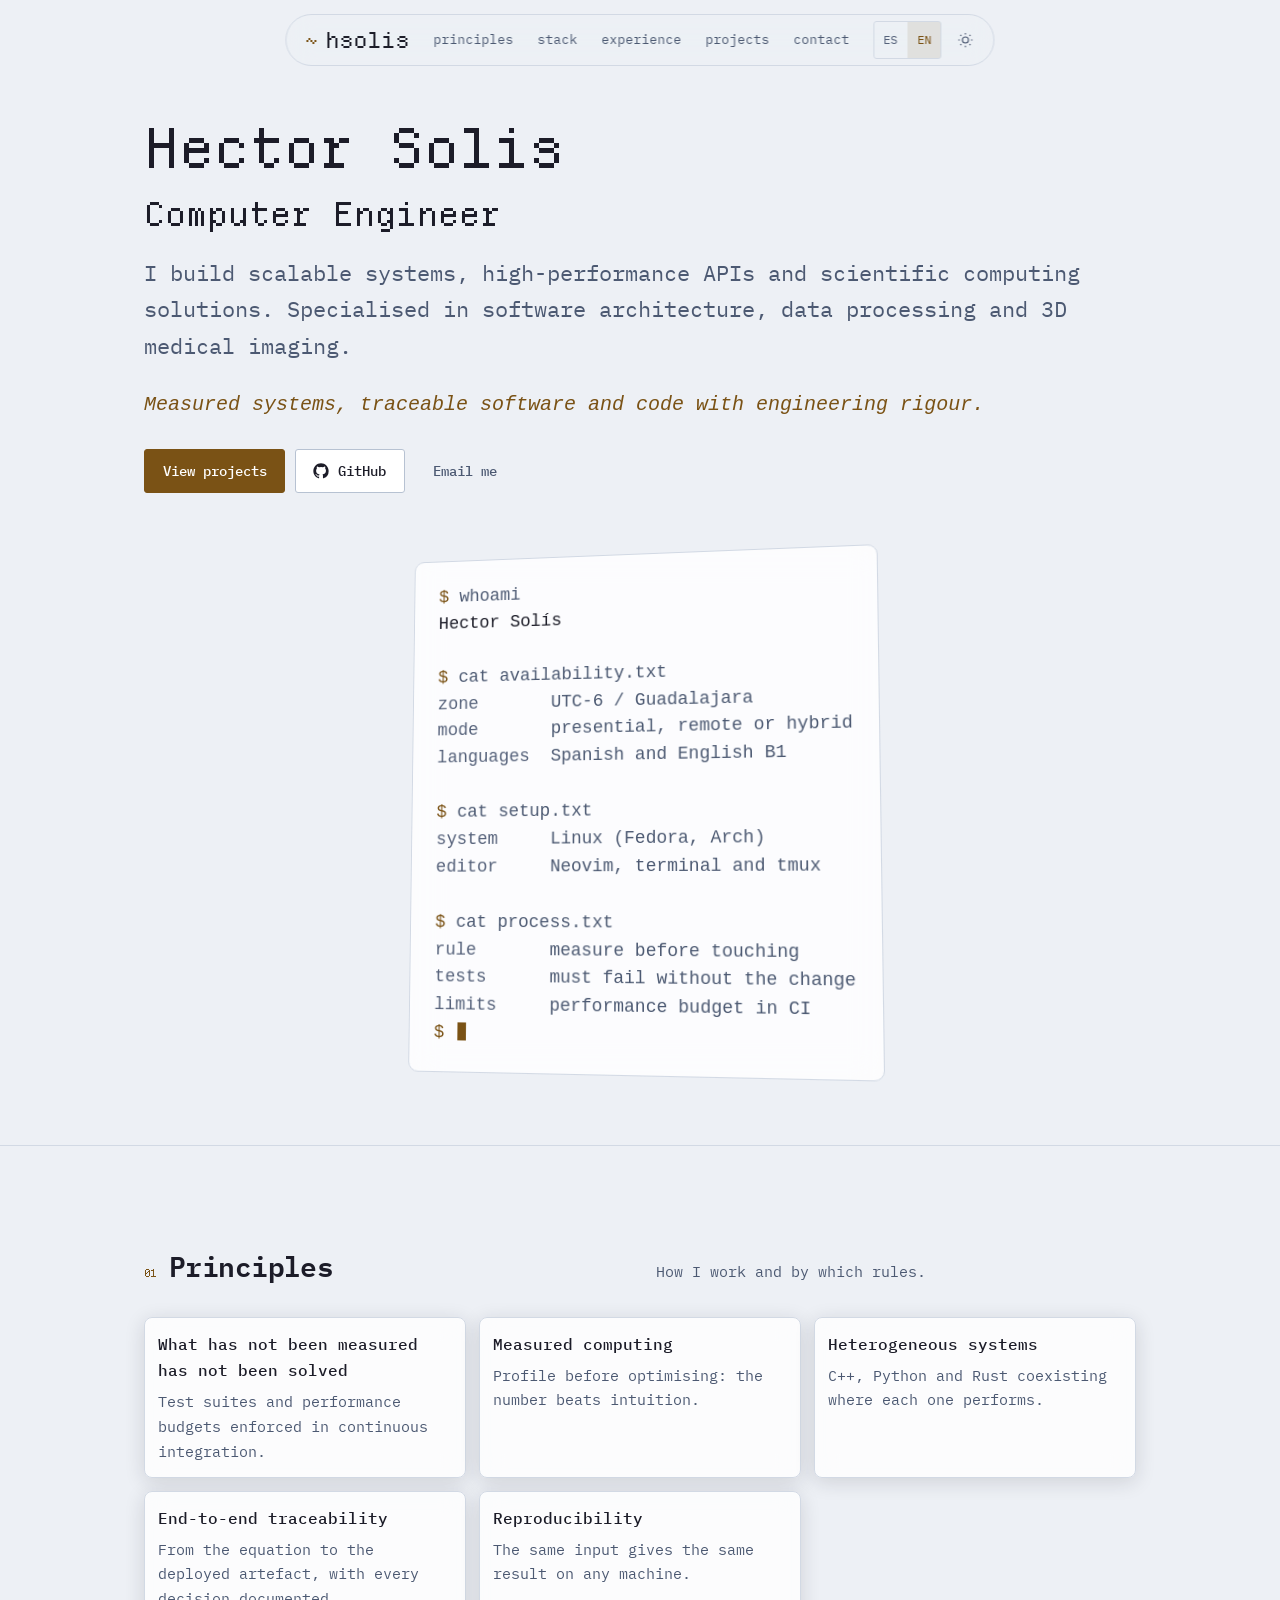
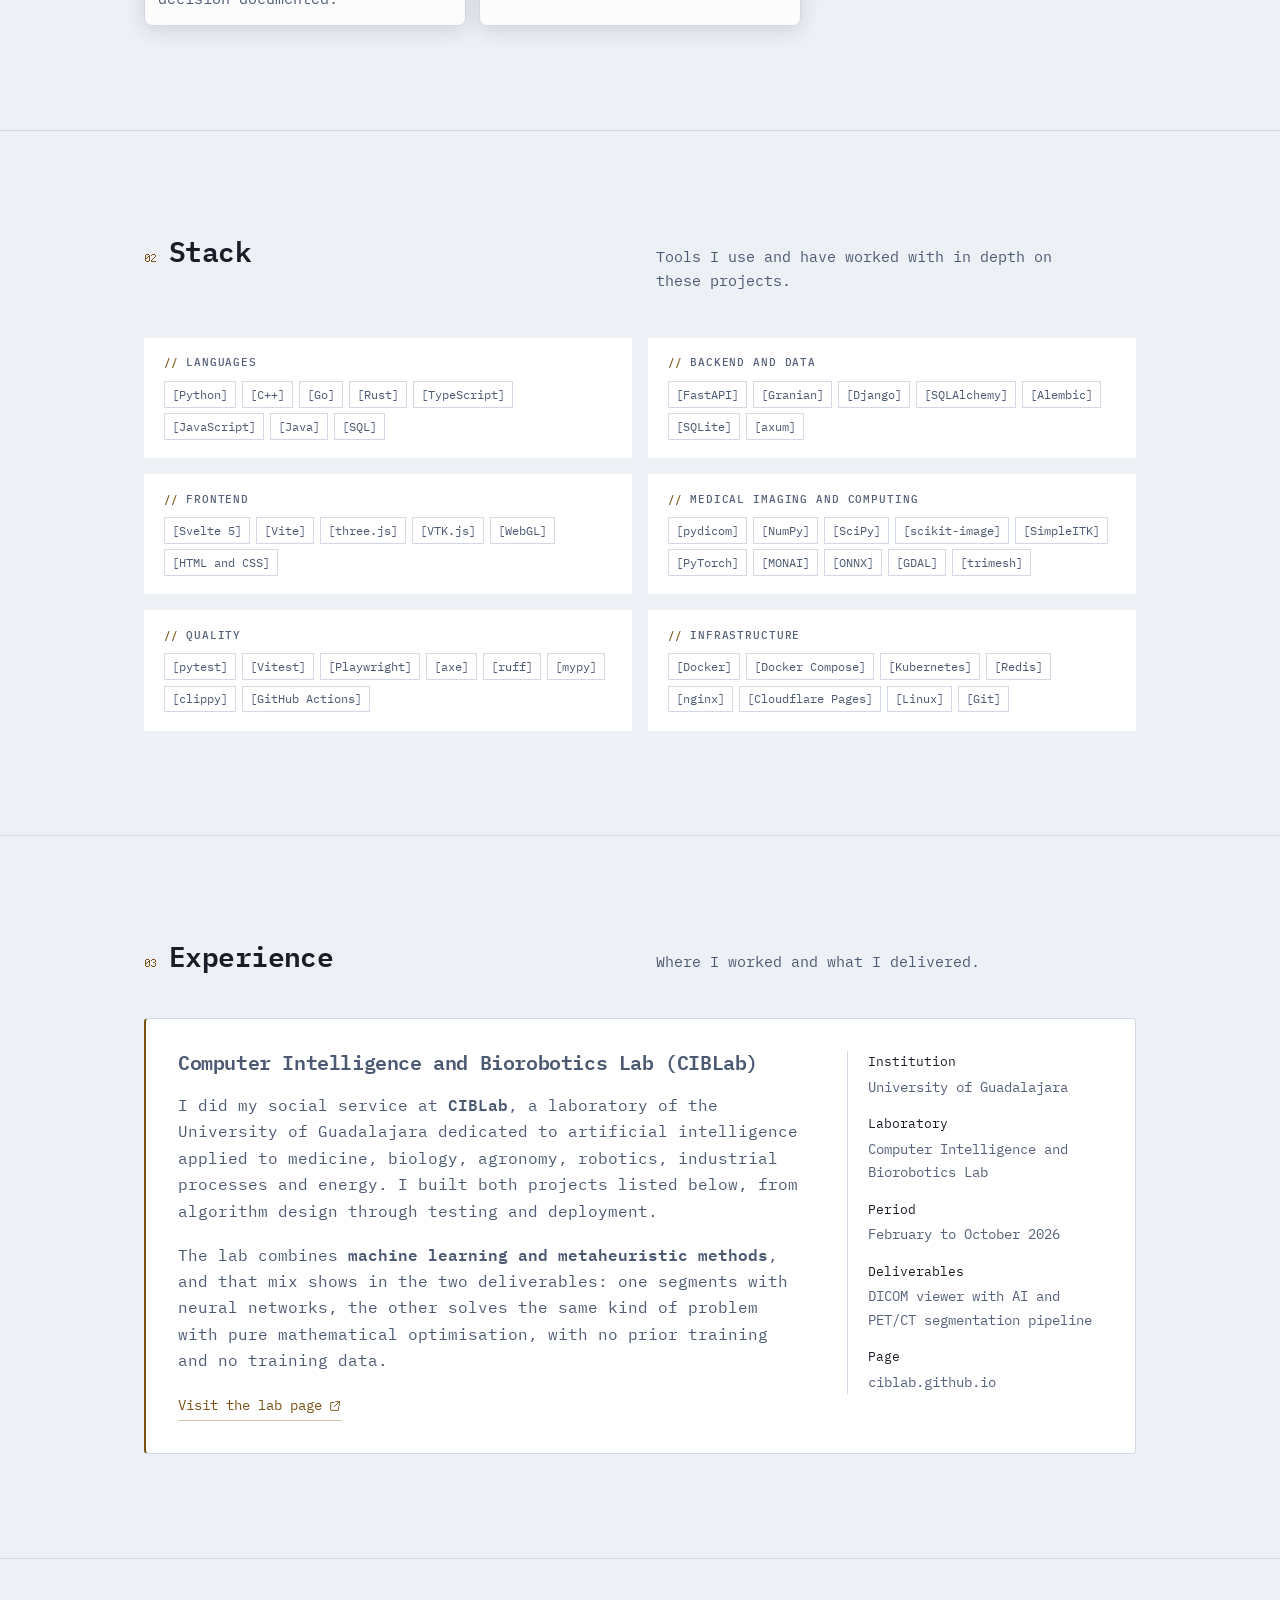
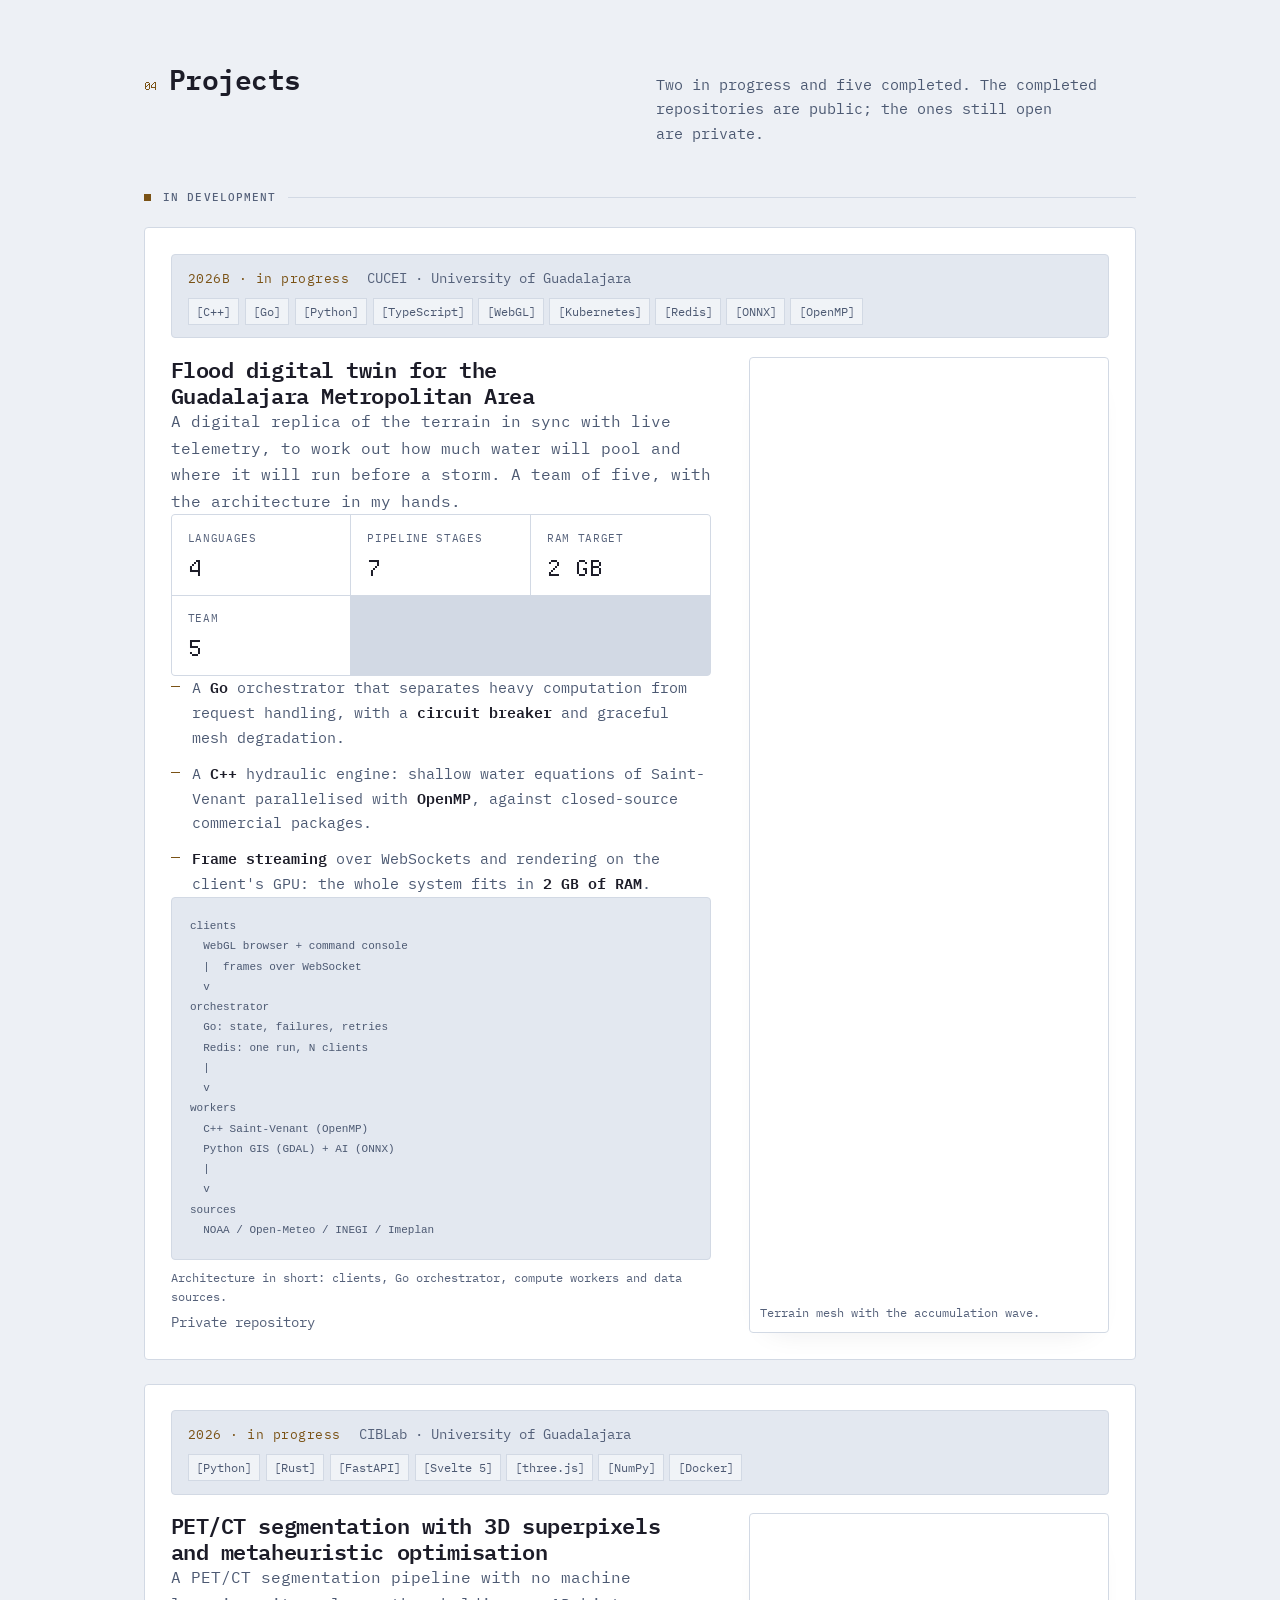
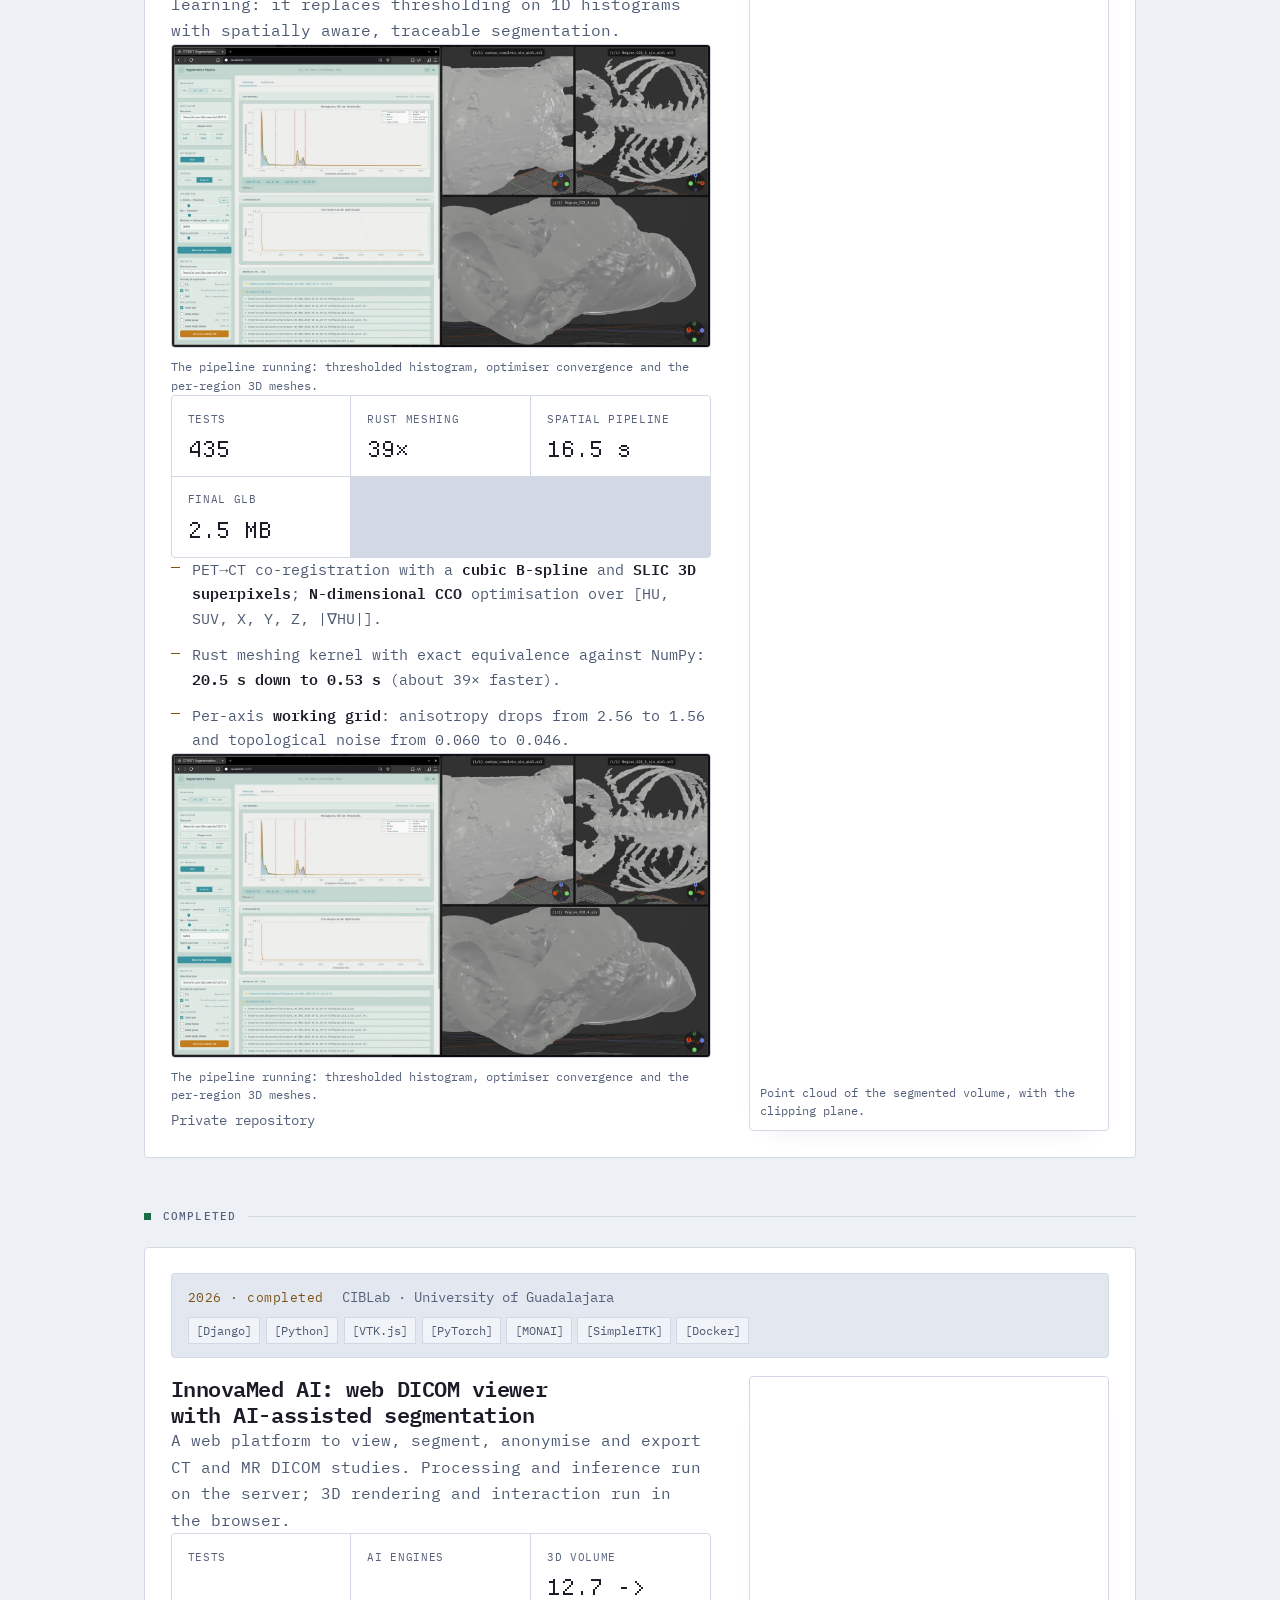
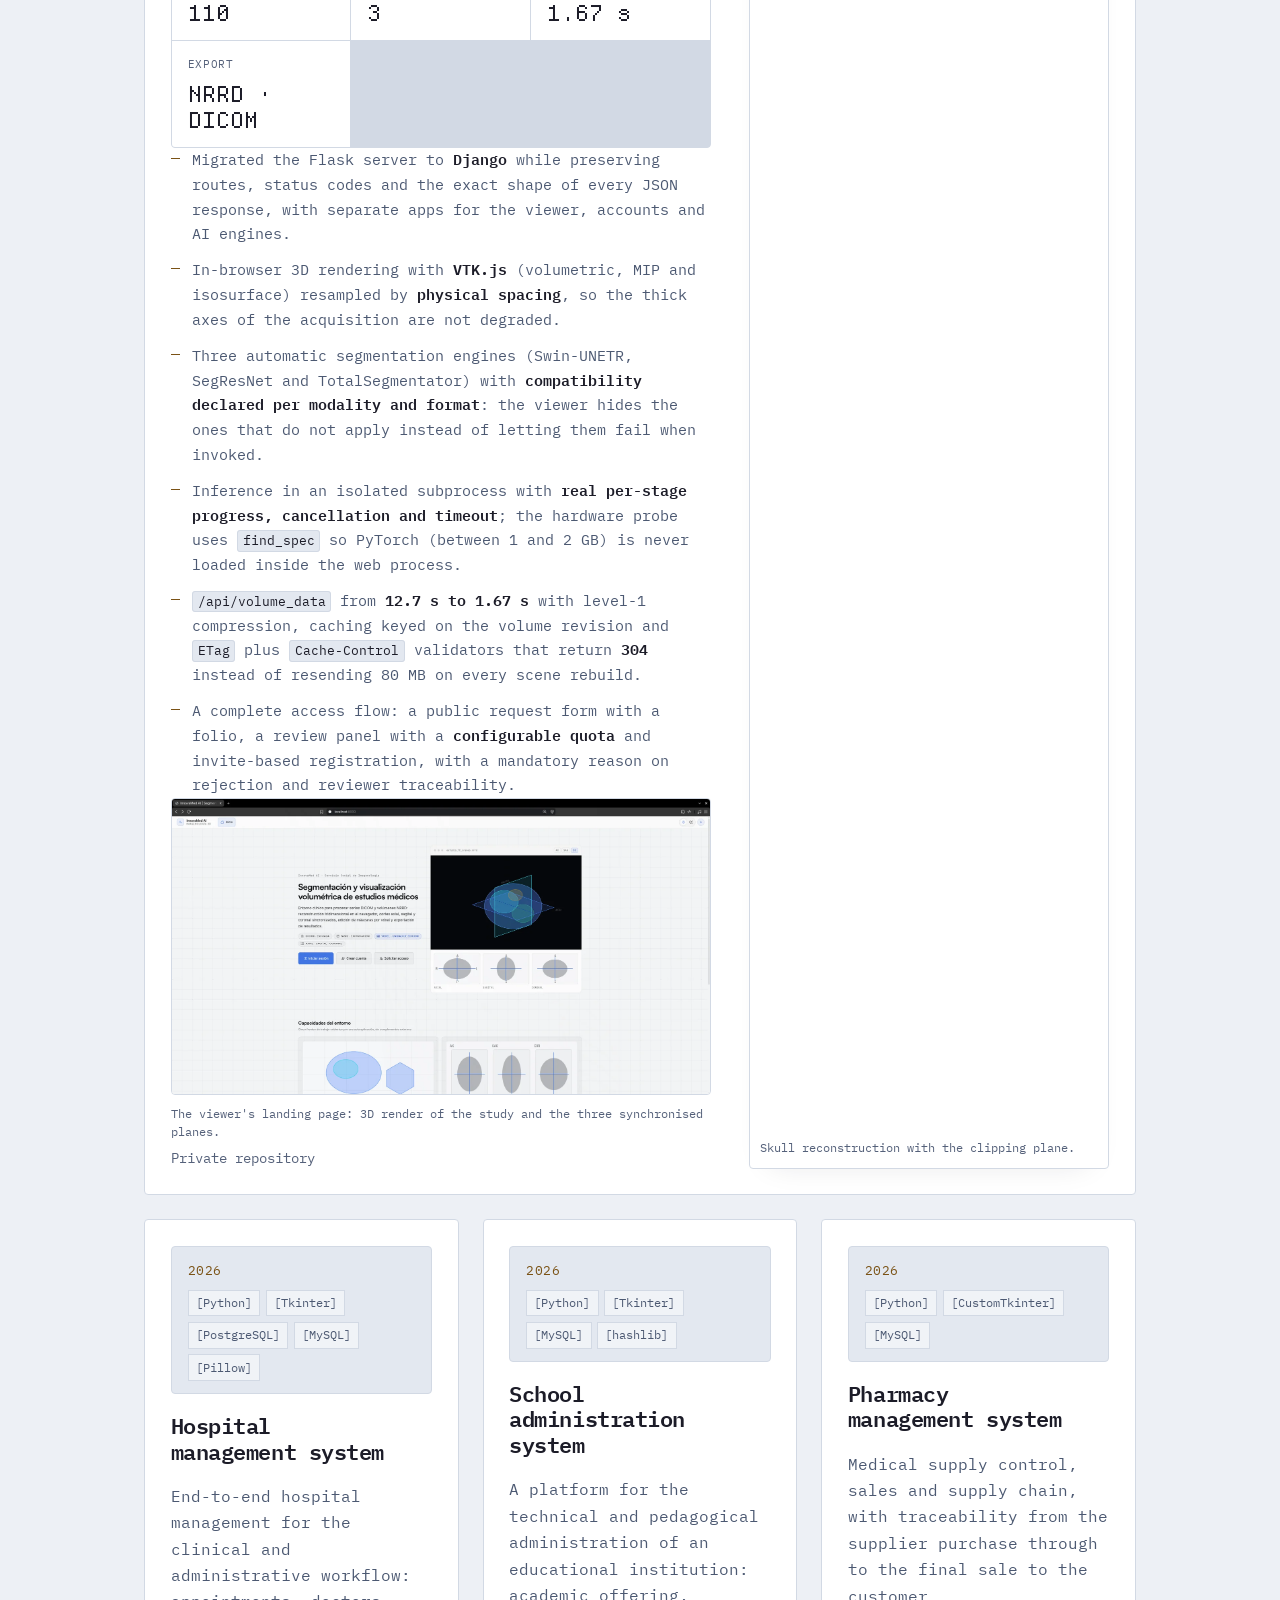
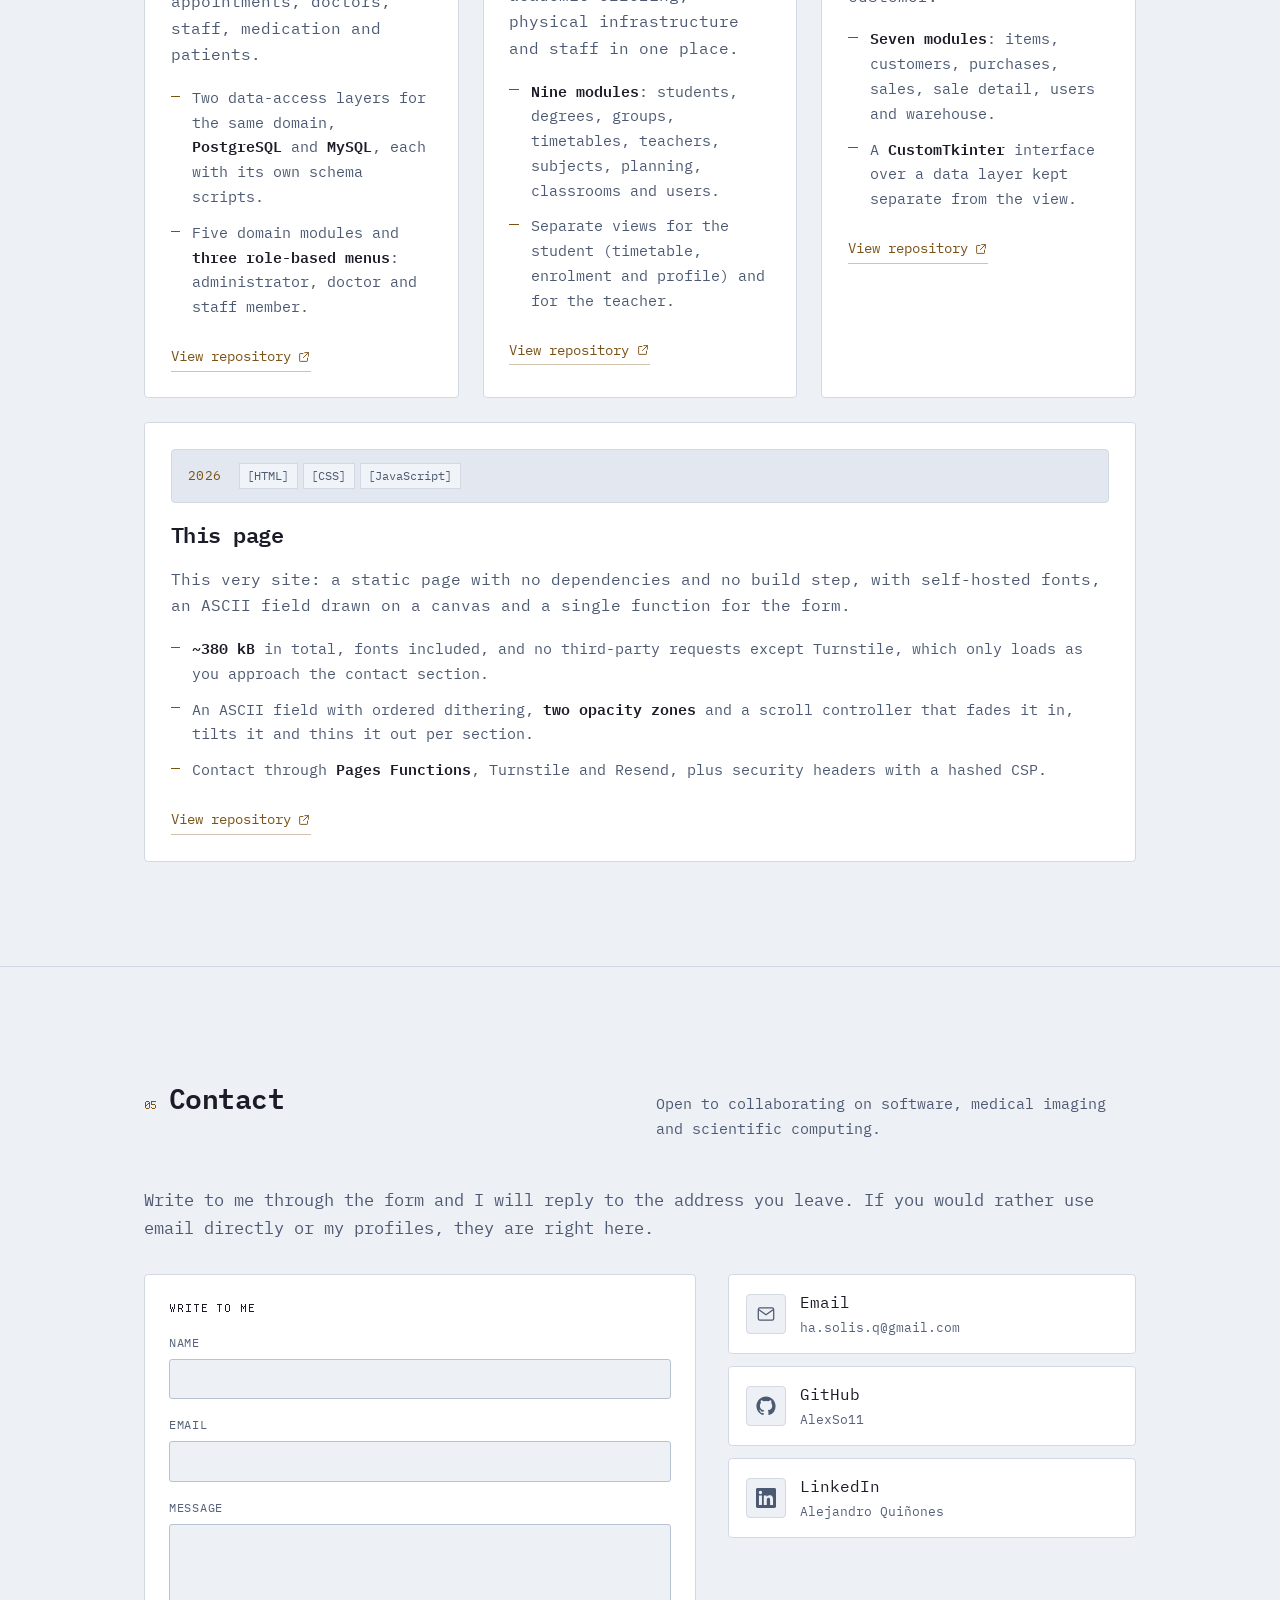
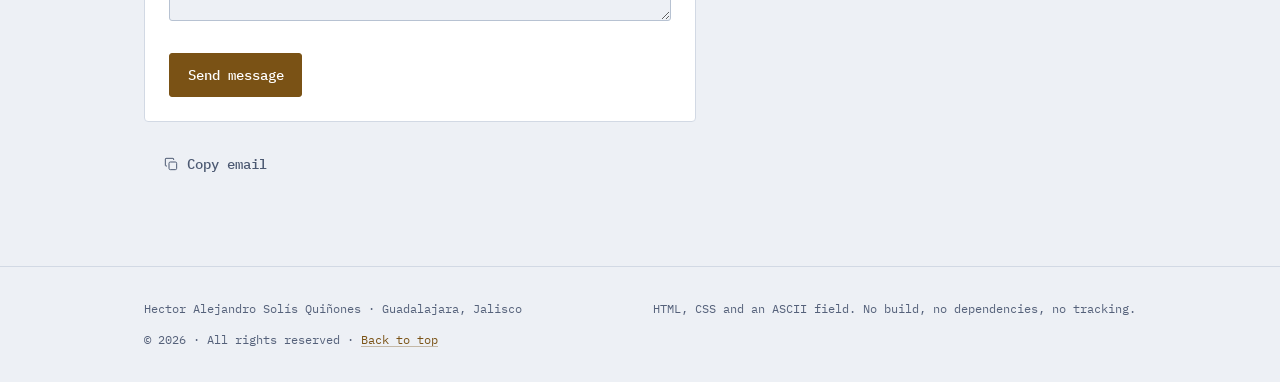
==== commit 3122412e: "fix: el fondo ASCII y el cursor del lienzo - La banda de silencio se mide sobre el ancho útil y no s" ====
--- a/en/index.html
+++ b/en/index.html
@@ -19,7 +19,7 @@
       content="Software end to end: services in Python, Go and Rust, web interfaces, cloud deployment and medical imaging."
     />
     <link rel="icon" href="../assets/img/favicon.svg" type="image/svg+xml" />
-    <link rel="stylesheet" href="../assets/css/style.css?v=3" />
+    <link rel="stylesheet" href="../assets/css/style.css" />
     <script>
       (function () {
         var theme = null;
@@ -502,11 +502,7 @@
                     </li>
                   </ul>
 
-                  
-
-                
-
-                    <figure class="diagrama-figura">
+                  <figure class="diagrama-figura">
                     <pre
                       class="diagrama"
                       role="img"
@@ -575,6 +571,21 @@
                   traceable segmentation.
                 </p>
 
+                <figure class="captura">
+                  <img
+                    src="../assets/img/ct-pet-segmentacion.webp"
+                    width="1600"
+                    height="900"
+                    loading="lazy"
+                    decoding="async"
+                    alt="The PET/CT segmentation pipeline panel: Hounsfield unit histogram with the thresholds marked, the optimiser convergence curve and the generated 3D meshes for the whole body and each region."
+                  />
+                  <figcaption>
+                    The pipeline running: thresholded histogram, optimiser convergence
+                    and the per-region 3D meshes.
+                  </figcaption>
+                </figure>
+
                 <dl class="facts">
                   <div class="facts__item">
                     <dt>Tests</dt>
@@ -920,24 +931,24 @@
               <div class="project__body">
                 <h4 class="project__title">This page</h4>
                 <p class="project__summary">
-                  This very site: a static page with no build step, self-hosted fonts,
-                    an ASCII field drawn on a canvas, four 3D
-                    scenes and a single Worker for the form.
+                  This very site: a static page with no dependencies and no build
+                    step, with self-hosted fonts, an ASCII field drawn on a canvas
+                    and a single function for the form.
                 </p>
                 <ul class="bullets">
                   <li>
-                    <b>~410 kB</b> in total, fonts included. The 3D scenes add 176 kB
-                      from this same domain and only download as you reach their
-                      section.
-                  </li>
-                  <li>
-                    An ASCII field with ordered dithering, <b>two opacity
-                      zones</b> and a scroll controller that fades it in, drifts it
-                      and calms it per section.
-                  </li>
-                  <li>
-                    The form runs in a <b>Worker</b> with Turnstile and Resend, plus
-                      security headers with a hashed CSP.
+                    <b>~380 kB</b> in total, fonts included, and no third-party
+                      requests except Turnstile, which only loads as you approach
+                      the contact section.
+                  </li>
+                  <li>
+                    An ASCII field with ordered dithering, <b>two opacity zones</b>
+                      and a scroll controller that fades it in, tilts it and thins it
+                      out per section.
+                  </li>
+                  <li>
+                    Contact through <b>Pages Functions</b>, Turnstile and Resend,
+                      plus security headers with a hashed CSP.
                   </li>
                 </ul>
                 <p class="project__links">
--- a/assets/css/style.css
+++ b/assets/css/style.css
@@ -79,24 +79,17 @@
   --dur-reveal: 300ms;
   --stagger: 60ms;
 
-  /* La maquetación va a sangre: no hay ancho máximo que centre la página. Lo
-     que acota la lectura es esta medida en caracteres, y todo el sobrante se lo
-     queda la columna visual. A 1440 px sale exactamente 60/40. */
-  --medida: 82ch;
-  --ancho: 90rem;
-  --gutter: clamp(1.25rem, 4vw, 4rem);
-  /* Radios por nivel de anidamiento: el panel de fuera es más redondeado que lo
-     que va dentro, que es lo que hace que anidar se vea bien y no pinzado. */
-  --radius: 8px;
-  --radius-sm: 5px;
-  --radius-xs: 3px;
+  --maxw: 1080px;
+  --gutter: clamp(1.25rem, 4vw, 2.75rem);
+  --radius: 4px;
+  --radius-sm: 3px;
 
   /* Oscuro: shadow de fondo, navy profundo de superficie, frozen de tinta.
      Contrastes medidos con la fórmula de luminancia relativa de la WCAG:
      fg 9,47 · fg-2 7,60 · fg-3 6,90 · acento 9,64 (sobre el fondo). */
   --bg: #141414;
-  --surface: #17181c;
-  --surface-2: #1e2026;
+  --surface: #1c1c28;
+  --surface-2: #23232f;
   --line: #2e2e3c;
   --line-2: #3c3c4e;
   --fg: #a0bddb;
@@ -325,9 +318,7 @@
 
 .wrap {
   width: 100%;
-  /* Tope de ancho útil: sin él, a 2560 la tarjeta medía 2432 px de lado a lado y
-     el fondo ASCII desaparecía detrás de los paneles. */
-  max-width: var(--ancho);
+  max-width: var(--maxw);
   margin-inline: auto;
   padding-inline: var(--gutter);
 }
@@ -421,11 +412,8 @@
 
 @media (min-width: 720px) {
   .section__head {
-    /* El título y su nota, juntos a la izquierda. Repartidos a lo ancho de una
-       pantalla grande quedaban tan lejos que parecían de secciones distintas. */
-    grid-template-columns: minmax(0, 24rem) minmax(0, 52ch);
+    grid-template-columns: minmax(0, 1fr) minmax(0, 1fr);
     align-items: baseline;
-    justify-content: start;
     gap: 2rem;
   }
 }
@@ -563,13 +551,13 @@
 .lang a {
   display: inline-flex;
   align-items: center;
-  min-height: 2.5rem;
+  min-height: 2.25rem;
   padding-inline: 0.6rem;
   color: var(--fg-3);
   font-family: var(--font-mono);
   font-size: 0.75rem;
   text-decoration: none;
-  transition-property: background-color, color, scale;
+  transition-property: background-color, color;
   transition-duration: 140ms;
 }
 
@@ -698,9 +686,7 @@
   align-content: center;
   min-height: 100vh;
   min-height: 100svh;
-  /* Simétrico a propósito: con el relleno de abajo más corto, todo el contenido
-     quedaba unos 20 px por debajo del centro de la ventana. */
-  padding-block: clamp(4.5rem, 11vh, 7rem);
+  padding-block: clamp(5.5rem, 13vh, 8rem) clamp(3rem, 8vh, 5rem);
   scroll-margin-top: 0;
 }
 
@@ -882,8 +868,8 @@
 :not(pre) > code {
   padding: 0.1em 0.35em;
   border: 1px solid var(--line);
-  border-radius: var(--radius-xs);
-  background: var(--glass-inner);
+  border-radius: var(--radius-sm);
+  background: var(--surface-2);
   color: var(--fg);
   font-family: var(--font-mono);
   font-size: 0.875em;
@@ -894,7 +880,11 @@
 .facts {
   display: grid;
   grid-template-columns: repeat(auto-fit, minmax(8.5rem, 1fr));
-  gap: 0.5rem;
+  gap: 1px;
+  border: 1px solid var(--line);
+  border-radius: var(--radius);
+  background: var(--line);
+  overflow: hidden;
 }
 
 .facts__item {
@@ -903,9 +893,7 @@
   justify-content: space-between;
   gap: 0.35rem;
   padding: 0.85rem 1rem;
-  border: 1px solid var(--line);
-  border-radius: var(--radius-sm);
-  background: var(--glass-inner);
+  background: var(--surface);
 }
 
 .facts dt {
@@ -1043,23 +1031,13 @@
   }
 }
 
-@media (min-width: 1400px) {
-  .stack-grid {
-    grid-template-columns: repeat(3, minmax(0, 1fr));
-  }
-}
-
 .stack-block {
   display: grid;
   gap: 0.75rem;
   align-content: start;
   padding: 1.15rem 1.25rem;
-  border: 1px solid var(--line);
-  border-radius: var(--radius);
-
-  background: var(--glass);
-  backdrop-filter: blur(12px) saturate(1.1);
-  box-shadow: 0 14px 30px -22px var(--shadow);}
+  background: var(--surface);
+}
 
 .stack-block__title {
   display: flex;
@@ -1155,10 +1133,8 @@
   padding: clamp(1.15rem, 2.6vw, 1.6rem);
   border: 1px solid var(--line);
   border-radius: var(--radius);
-
-  background: var(--glass);
-  backdrop-filter: blur(12px) saturate(1.1);
-  box-shadow: 0 14px 30px -22px var(--shadow);}
+  background: var(--surface);
+}
 
 /* Tarjeta dentro de la tarjeta: los metadatos dejan de ser una lista y pasan a
    ser un panel con su propio fondo, en fila y con vuelta de línea cuando no
@@ -1171,6 +1147,7 @@
   padding: 0.8rem 1rem;
   border: 1px solid var(--line);
   border-radius: var(--radius);
+  background: var(--surface-2);
 }
 
 .meta__period {
@@ -1290,11 +1267,6 @@
   min-height: 1.75rem;
 }
 
-.lang a:active,
-.selector__item:active {
-  scale: 0.96;
-}
-
 .link:hover {
   border-bottom-color: currentcolor;
 }
@@ -1322,16 +1294,14 @@
   border: 1px solid var(--line);
   border-inline-start: 2px solid var(--accent);
   border-radius: var(--radius);
-
-  background: var(--glass);
-  backdrop-filter: blur(12px) saturate(1.1);
-  box-shadow: 0 14px 30px -22px var(--shadow);}
+  background: var(--surface);
+}
 
 @media (min-width: 900px) {
   .callout {
-    grid-template-columns: minmax(0, var(--medida)) minmax(16rem, 1fr);
+    grid-template-columns: minmax(0, 1fr) 16rem;
     align-items: start;
-    gap: clamp(2rem, 4vw, 4rem);
+    gap: 3rem;
   }
 }
 
@@ -1400,10 +1370,8 @@
   padding: clamp(1.1rem, 2.6vw, 1.5rem);
   border: 1px solid var(--line);
   border-radius: var(--radius);
-
-  background: var(--glass);
-  backdrop-filter: blur(12px) saturate(1.1);
-  box-shadow: 0 14px 30px -22px var(--shadow);}
+  background: var(--surface);
+}
 
 .contacto__titulo {
   color: var(--fg);
@@ -1490,11 +1458,10 @@
   padding: 0.9rem 1.05rem;
   border: 1px solid var(--line);
   border-radius: var(--radius);
-  background: var(--glass);
-  backdrop-filter: blur(12px) saturate(1.1);
+  background: var(--surface);
   text-decoration: none;
   transform: rotateX(var(--sel-x, 0deg)) rotateY(var(--sel-y, 0deg));
-  transition: border-color 180ms var(--ease-out), scale 140ms var(--ease-out),
+  transition: border-color 180ms var(--ease-out),
     background-color 180ms var(--ease-out);
   will-change: transform;
 }
@@ -1530,6 +1497,7 @@
 @media (hover: hover) and (pointer: fine) {
   .selector__item:hover {
     border-color: var(--line-2);
+    background: var(--surface-2);
   }
 }
 
@@ -1607,8 +1575,7 @@
   overflow-x: auto;
   border: 1px solid var(--line);
   border-radius: var(--radius);
-  background: var(--glass);
-  backdrop-filter: blur(12px) saturate(1.1);
+  background: var(--surface-2);
   color: var(--fg-2);
   font-family: var(--font-display);
   font-size: 11px;
@@ -1704,26 +1671,12 @@
   margin: 0;
 }
 
-.captura__marco {
-  overflow: hidden;
-  border: 1px solid var(--line);
-  border-radius: var(--radius);
-  /* Un contorno de un píxel, en blanco o negro puros: un tono teñido recoge el
-     color de debajo y se lee como suciedad en el borde de la imagen. */
-  box-shadow: inset 0 0 0 1px var(--image-outline);
-}
-
 .captura img {
   display: block;
   width: 100%;
   height: auto;
-  transition: transform 320ms var(--ease-out);
-}
-
-@media (hover: hover) and (pointer: fine) {
-  .captura:hover img {
-    transform: scale(1.03);
-  }
+  border: 1px solid var(--line);
+  border-radius: var(--radius);
 }
 
 .captura figcaption {
@@ -1814,11 +1767,6 @@
   .terminal,
   .selector__item {
     will-change: auto;
-  }
-
-  /* El zoom de la captura es movimiento: se queda en su sitio. */
-  .captura:hover img {
-    transform: none;
   }
 
 
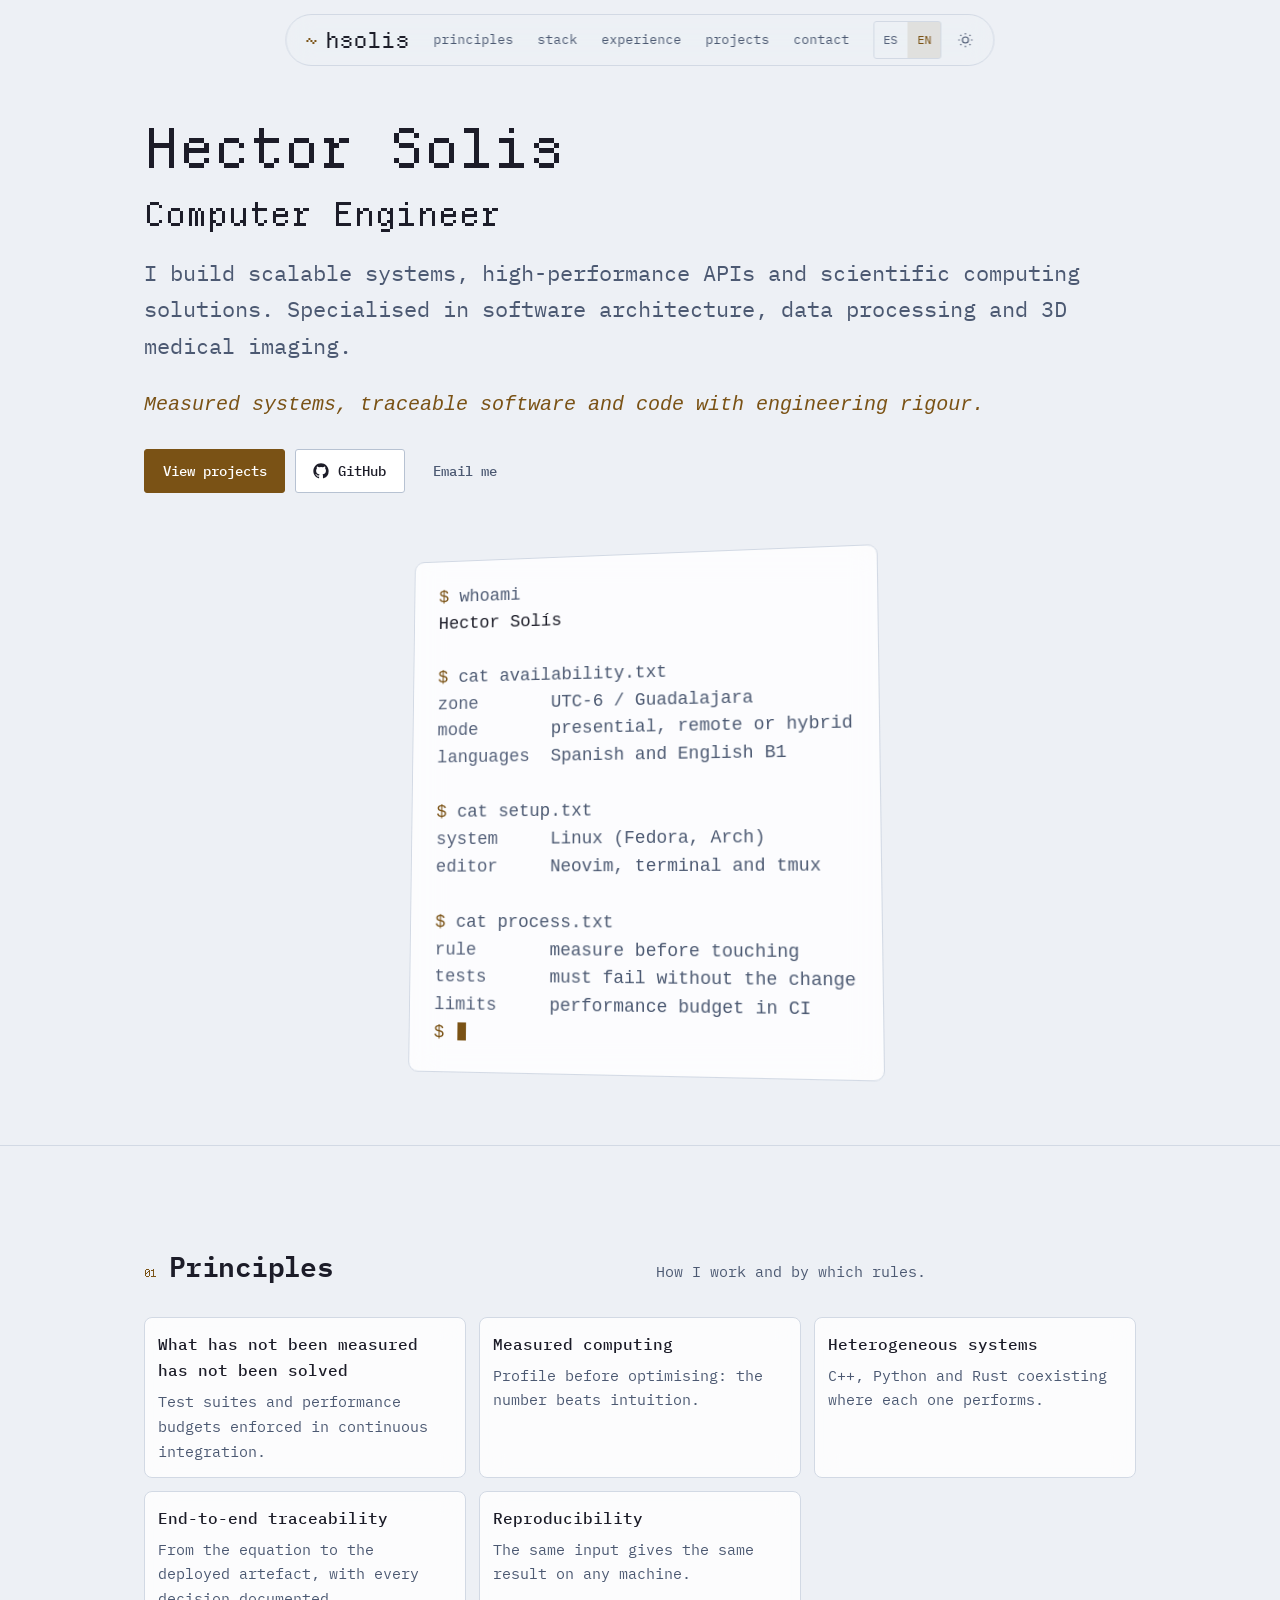
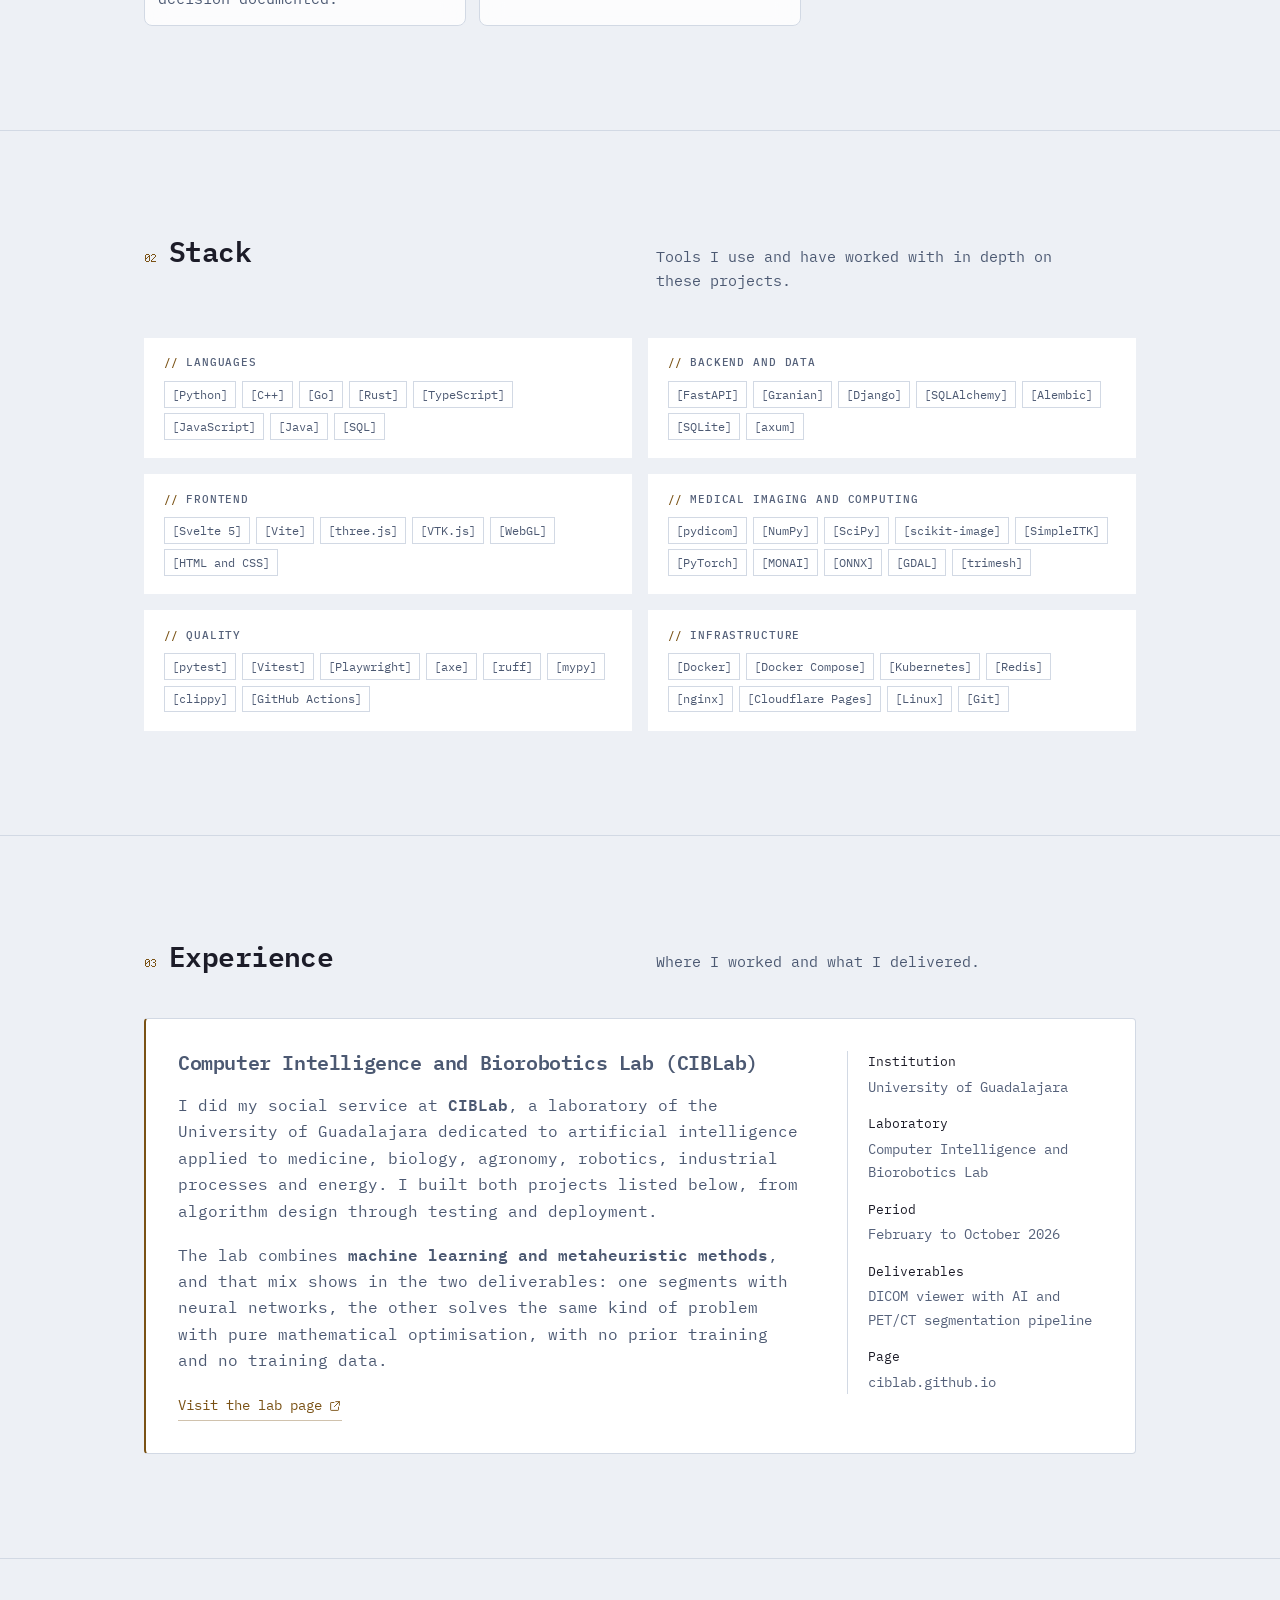
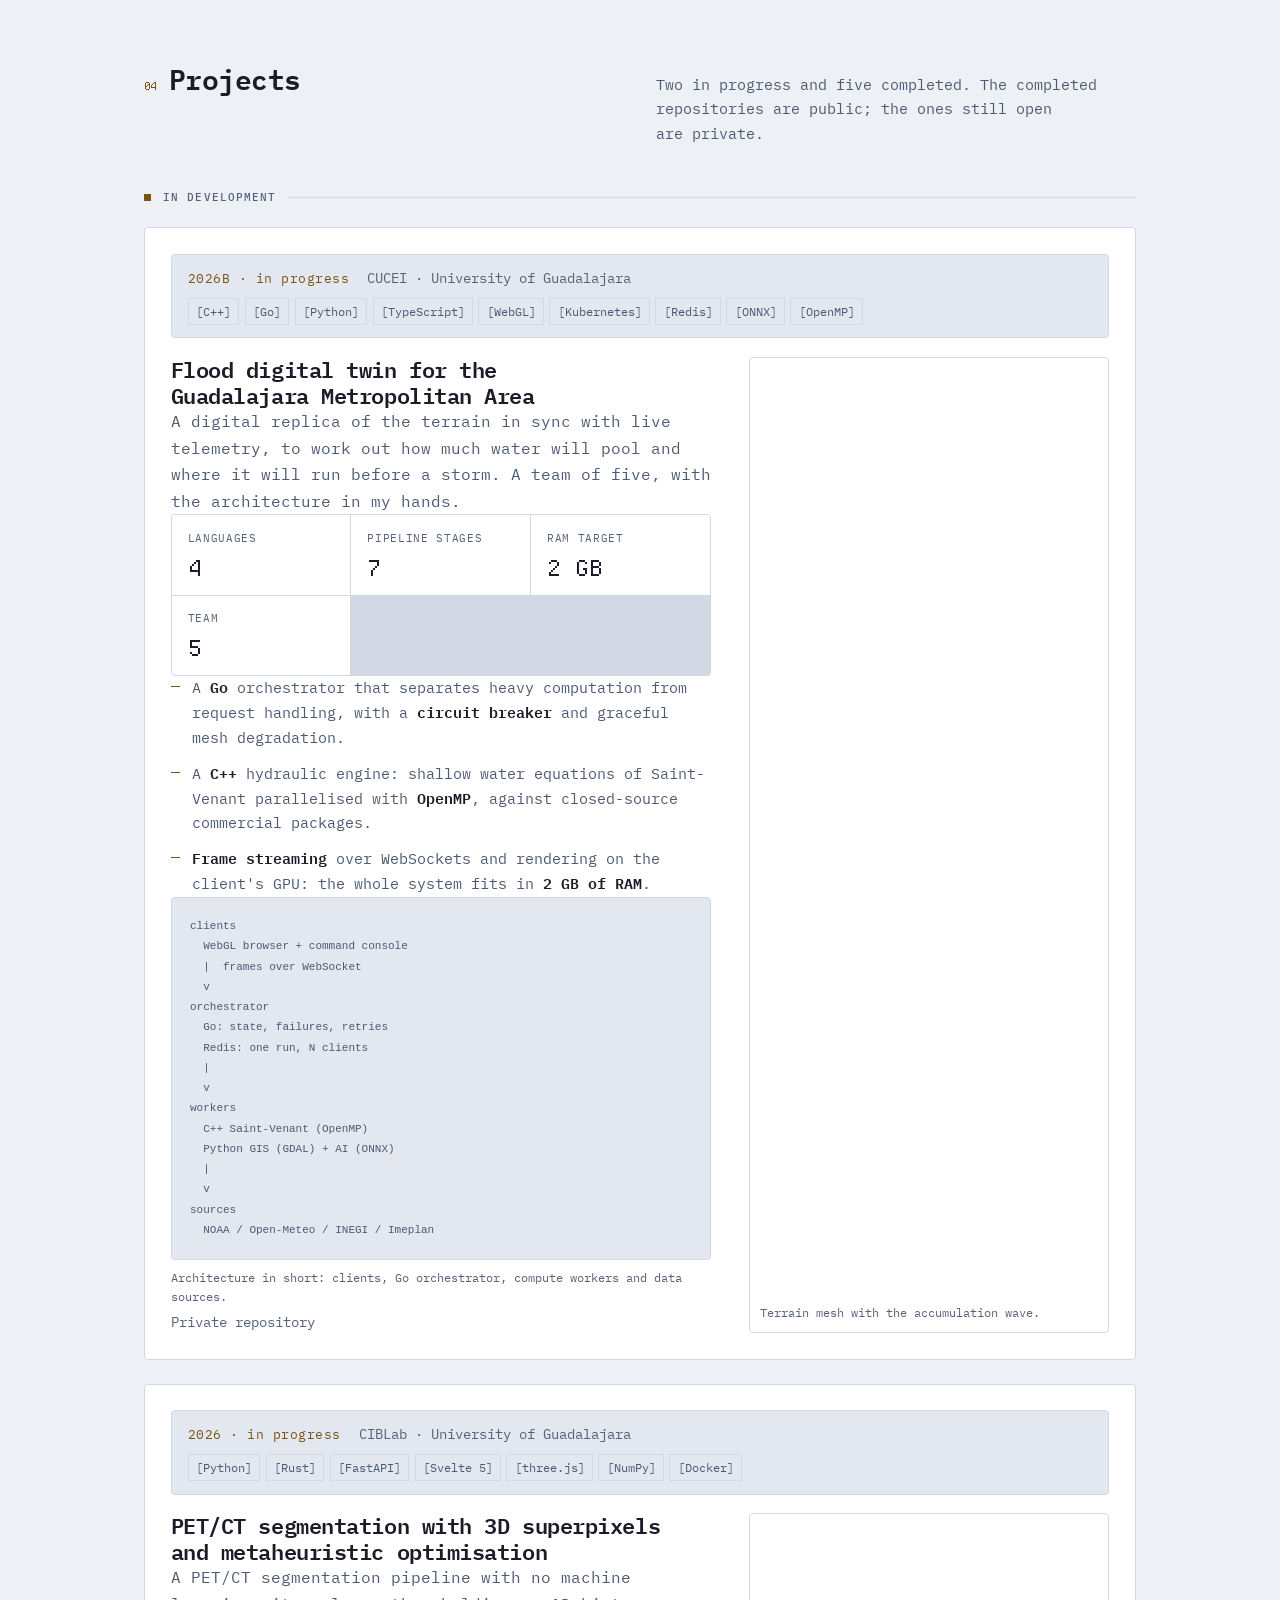
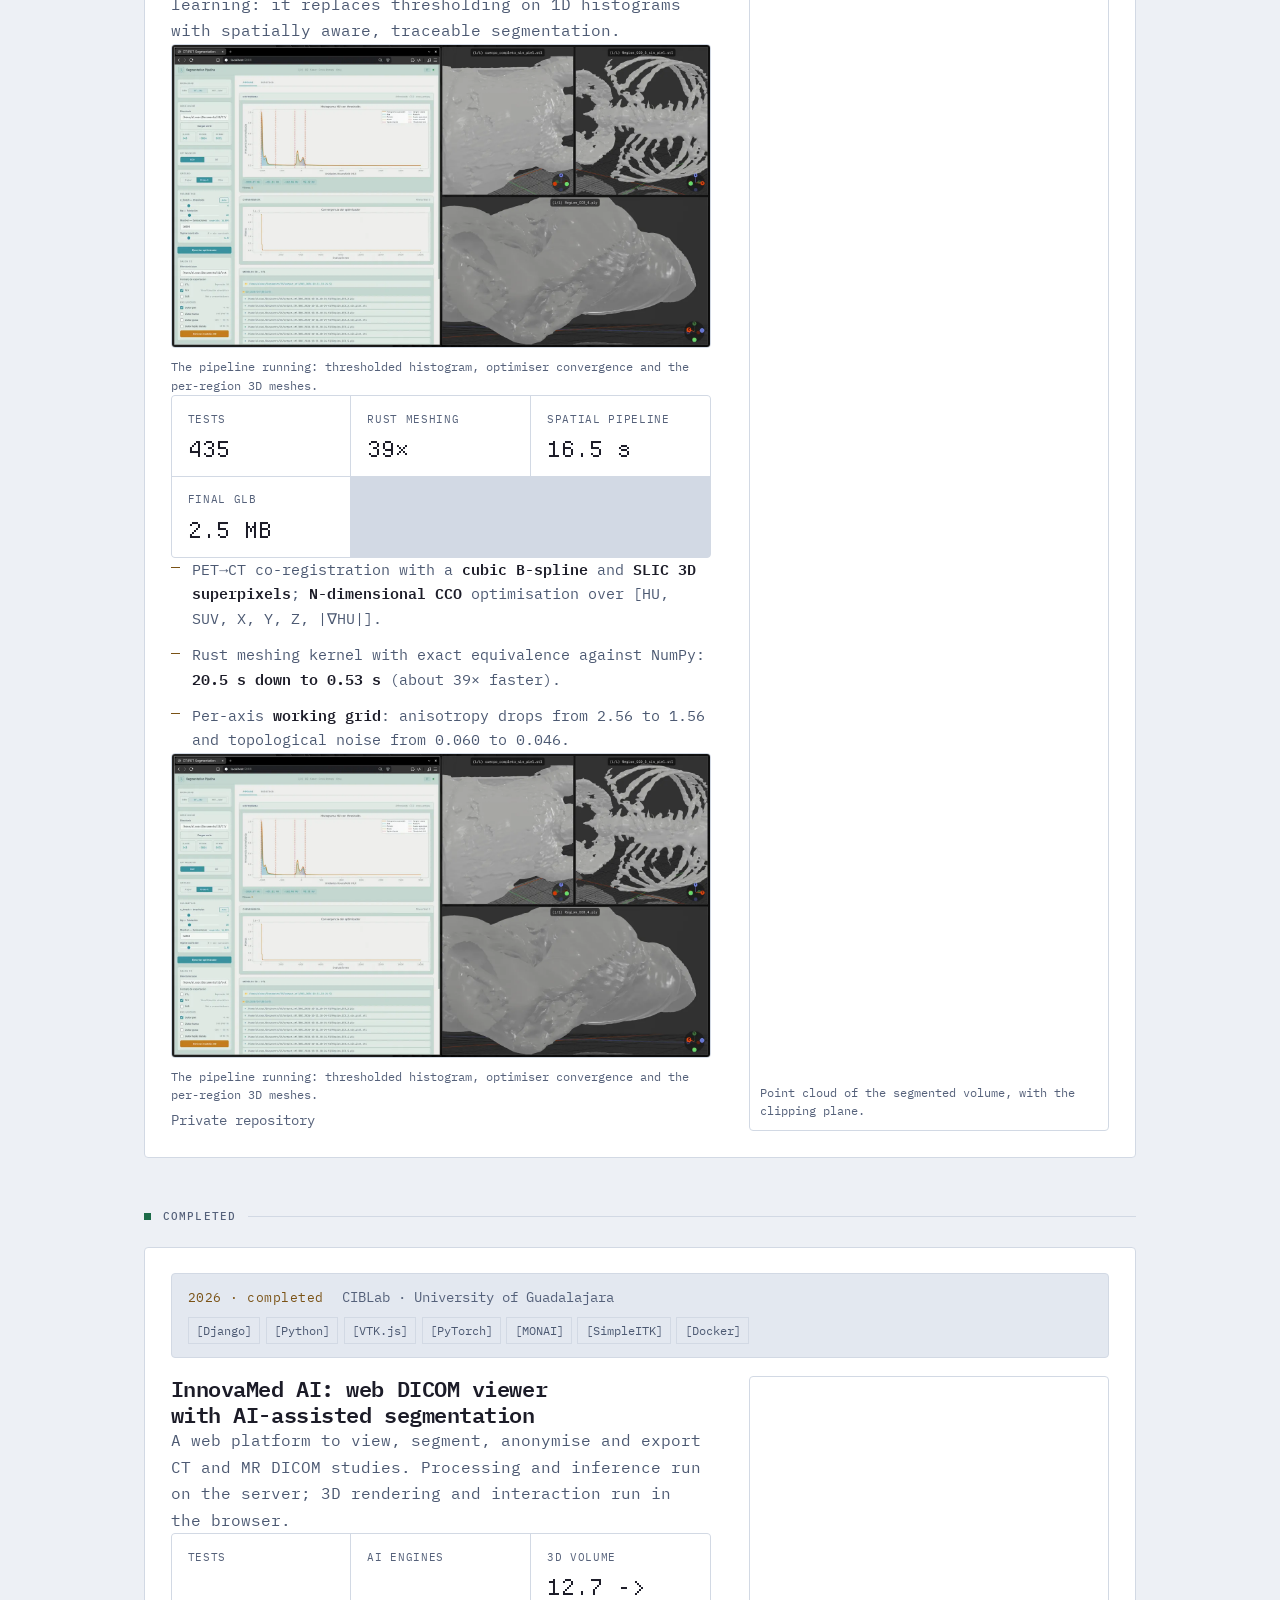
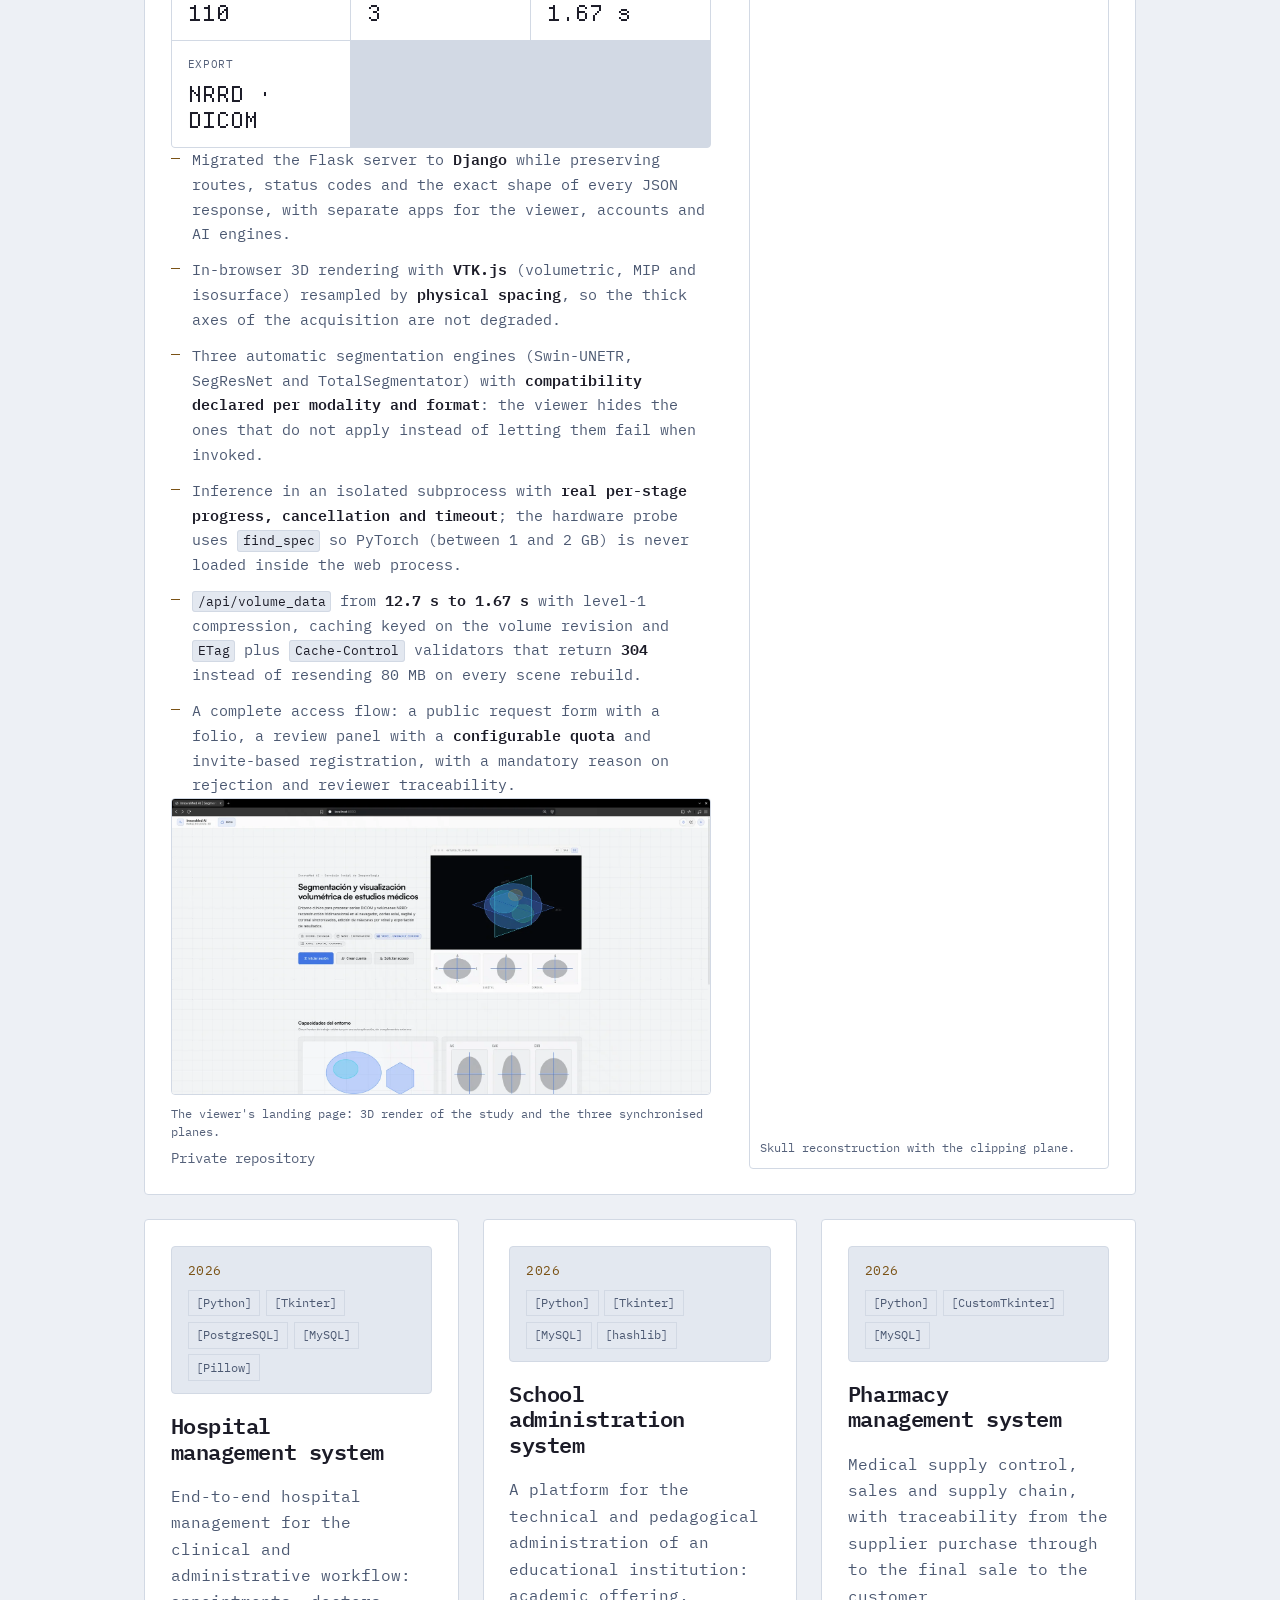
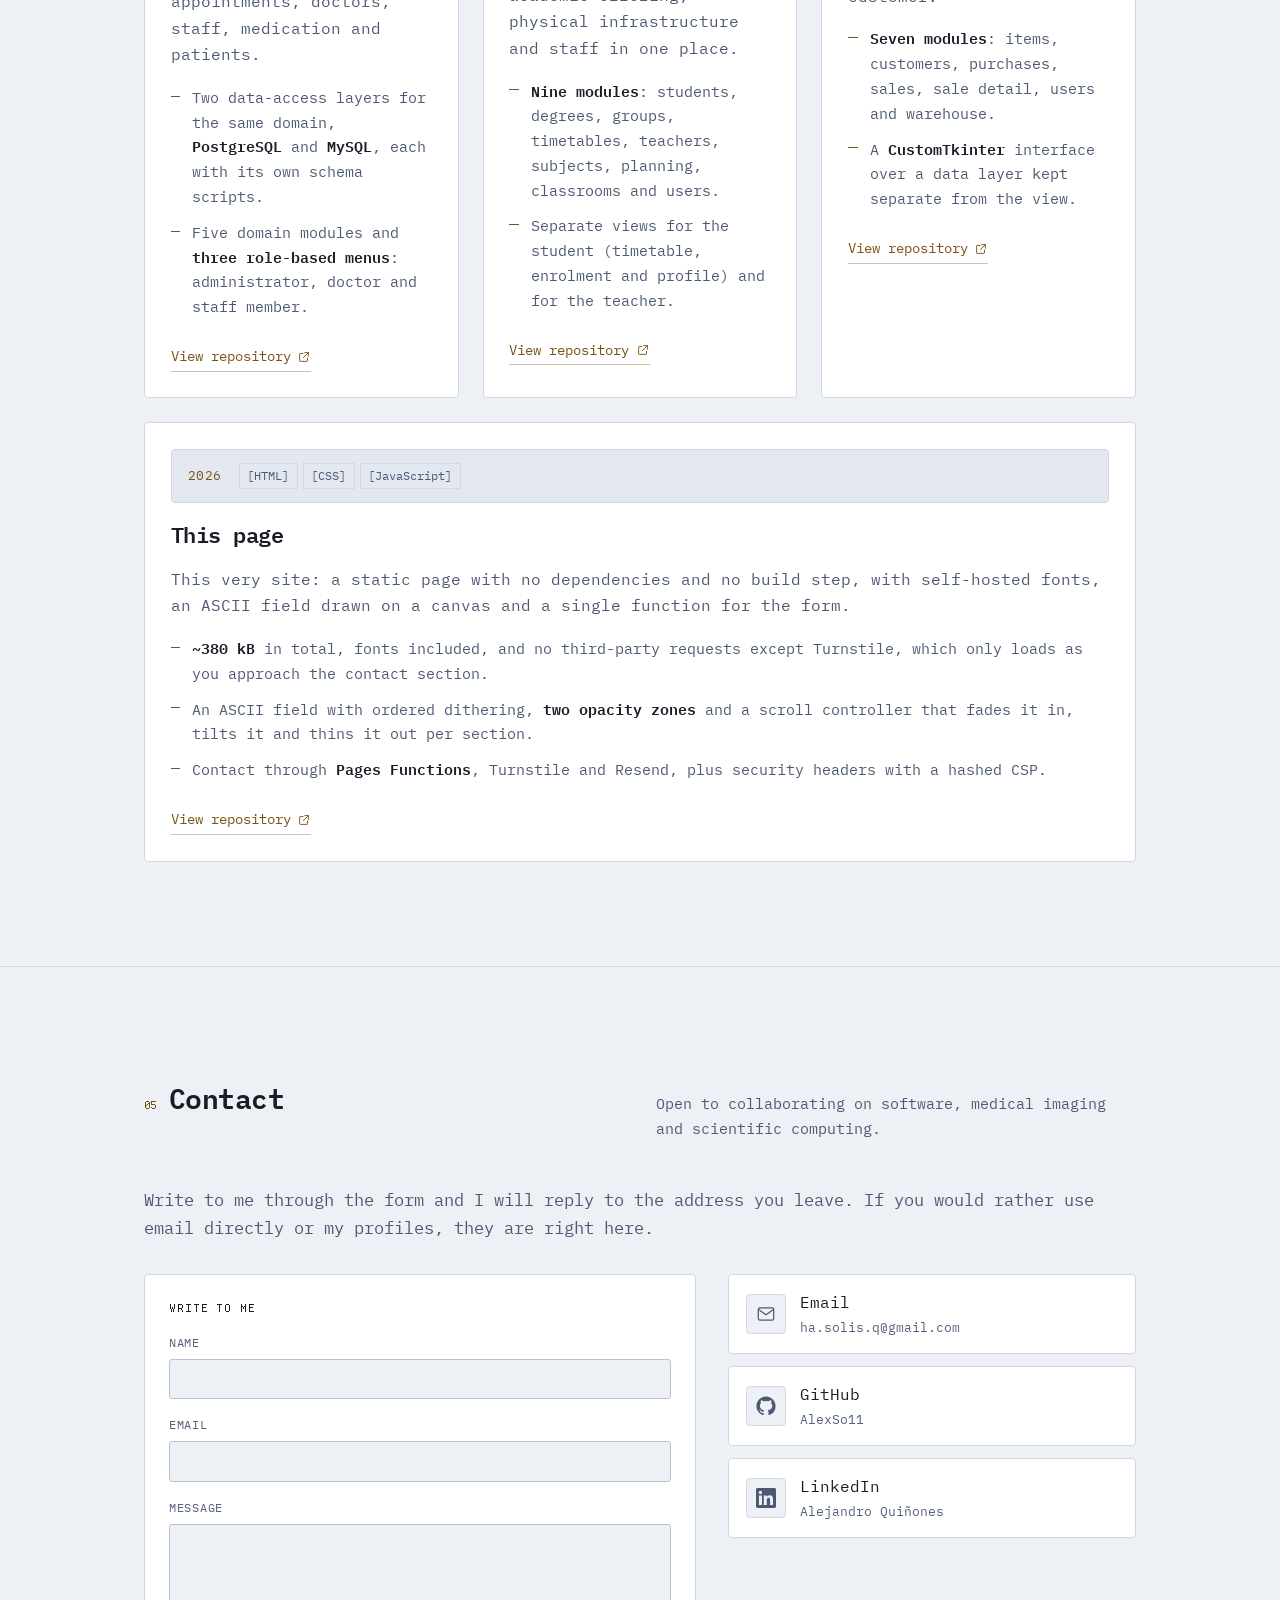
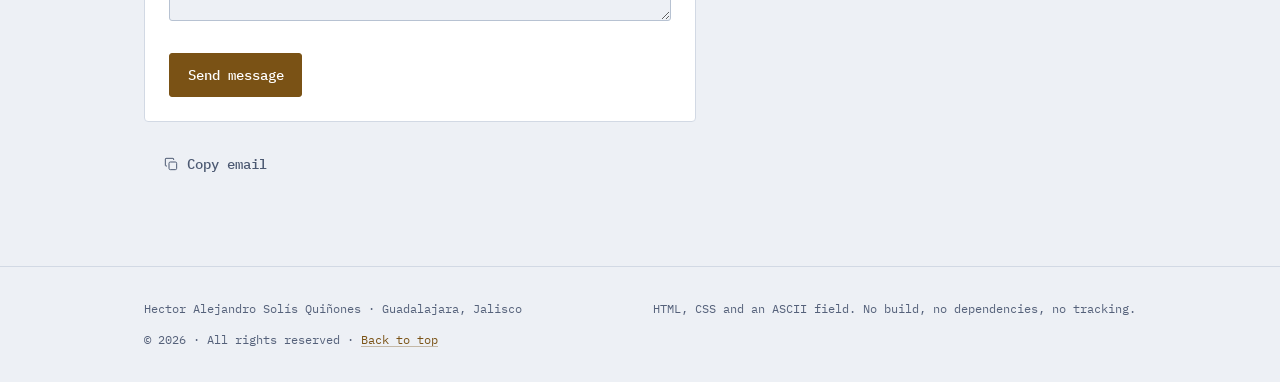
==== commit 2aa2d07c: "feat: principios en tarjetas separadas y los tres de gestión en una fila" ====
--- a/en/index.html
+++ b/en/index.html
@@ -1144,8 +1144,7 @@
       </div>
     </footer>
 
-    <script src="../assets/js/ascii-field.js?v=3" defer></script>
-    <script src="../assets/js/main.js?v=3" defer></script>
-    <script src="../assets/js/escena-3d.js?v=3" defer></script>
+    <script src="../assets/js/ascii-field.js" defer></script>
+    <script src="../assets/js/main.js" defer></script>
   </body>
 </html>
--- a/assets/css/style.css
+++ b/assets/css/style.css
@@ -105,18 +105,14 @@
      propósito: el desenfoque promedia el ASCII de detrás, pero el tinte es lo
      que garantiza que el texto mantenga el contraste. */
   --glass: rgb(28 28 40 / 76%);
-  --glass-inner: rgb(28 28 40 / 38%);
   --glass-bar: rgb(20 20 20 / 66%);
-  --shadow: rgb(0 0 0 / 55%);
-  --image-outline: rgb(255 255 255 / 10%);
 
   /* Campo ASCII (assets/js/ascii-field.js). El alfa es distinto en los
      márgenes porque ahí no hay texto encima: en la columna de contenido está
      topado para que fg-3 no baje de 4,5:1 sobre el glifo más claro. */
   --ascii-rgb: 127, 166, 206;
-  /* 0,24 es el techo: con 0,26 el texto de las fichas baja de 4,5:1. */
-  --ascii-max: 0.24;
-  --ascii-margin-max: 0.7;
+  --ascii-max: 0.22;
+  --ascii-margin-max: 0.6;
   --ascii-font-size: 11;
 }
 
@@ -140,18 +136,15 @@
   --ok: #1c6b48;
 
   --glass: rgb(255 255 255 / 80%);
-  --glass-inner: rgb(255 255 255 / 45%);
   --glass-bar: rgb(237 240 245 / 74%);
-  --shadow: rgb(28 28 40 / 14%);
-  --image-outline: rgb(0 0 0 / 10%);
 
   /* Azul apagado, sin el croma alto que tenía: un gris azulado que no compite
      con nada. Como el color es más suave, la presencia se pone en los márgenes,
      donde no hay texto encima. Sobre el glifo más claro fg-3 se queda en 4,8:1
      y la barra superior en 5,4:1. */
   --ascii-rgb: 138, 156, 186;
-  --ascii-max: 0.22;
-  --ascii-margin-max: 0.72;
+  --ascii-max: 0.16;
+  --ascii-margin-max: 0.66;
 }
 
 /* 2. Base ------------------------------------------------------------------ */
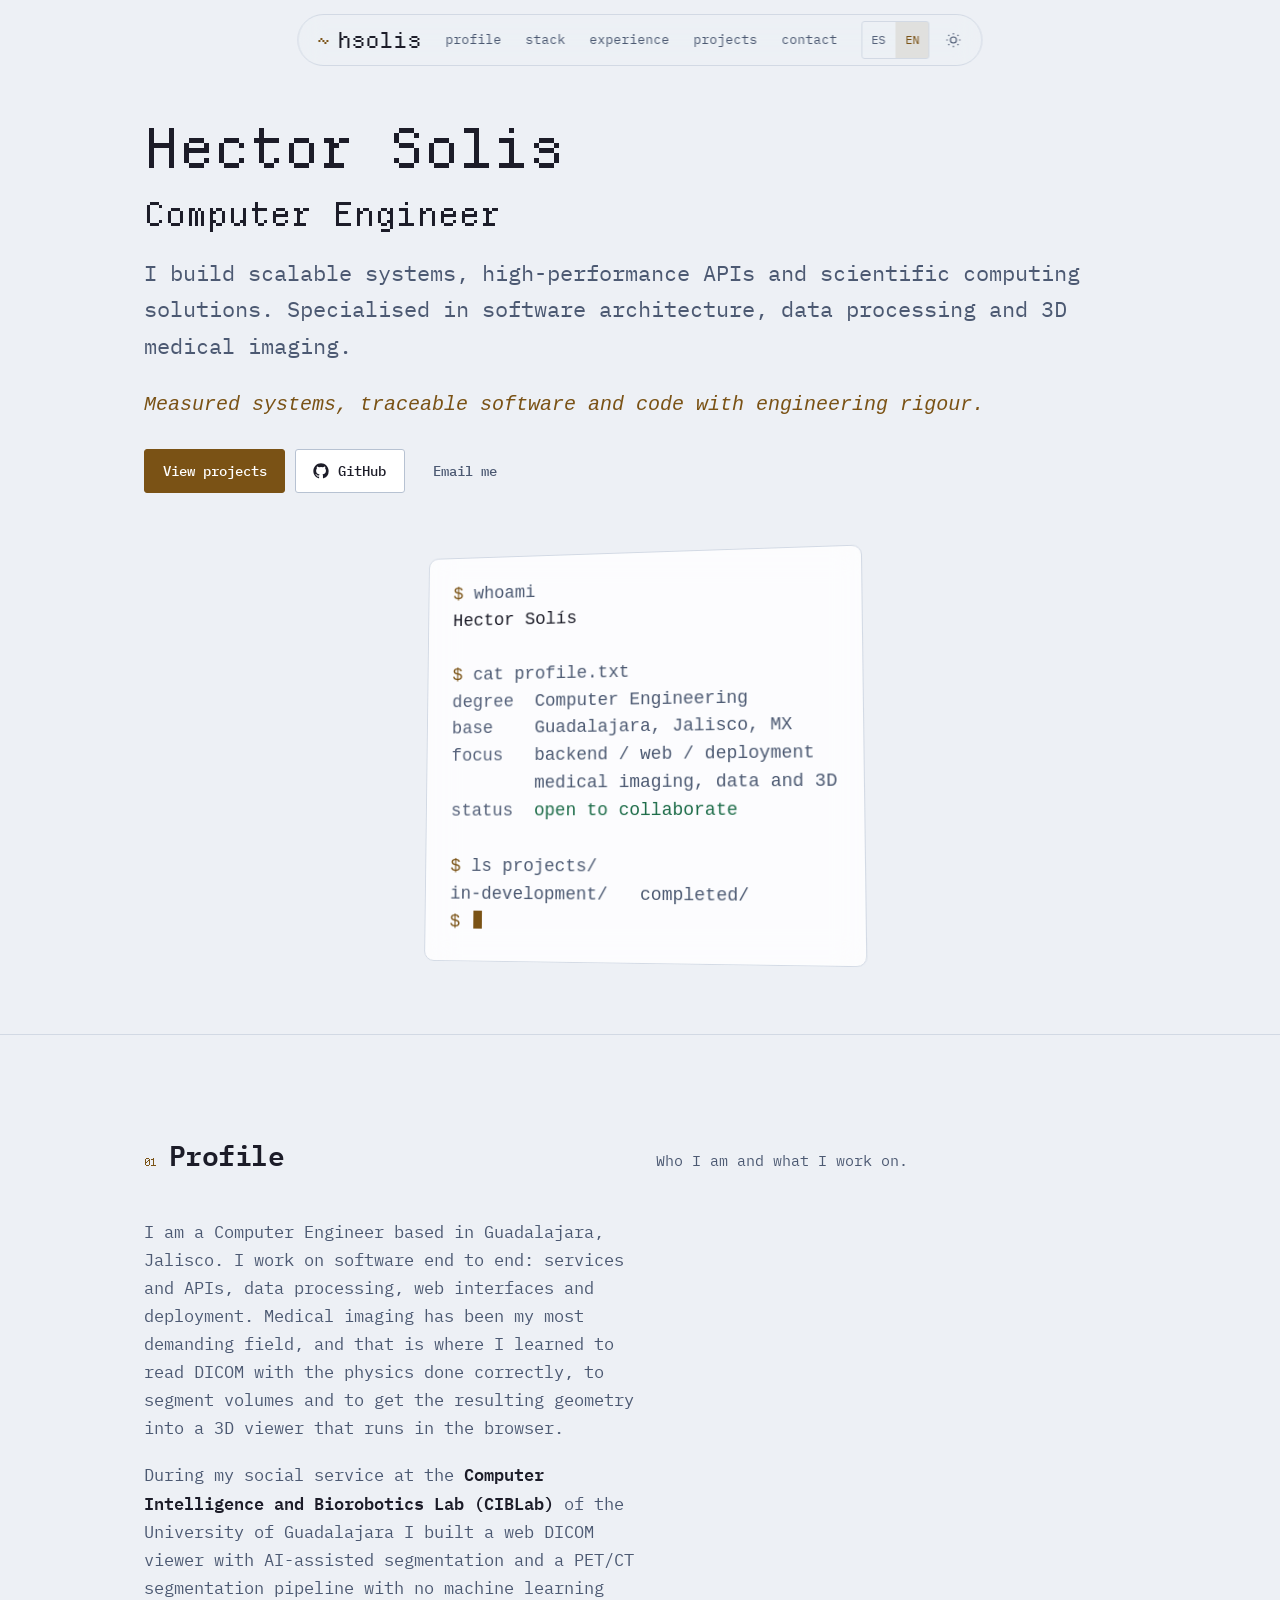
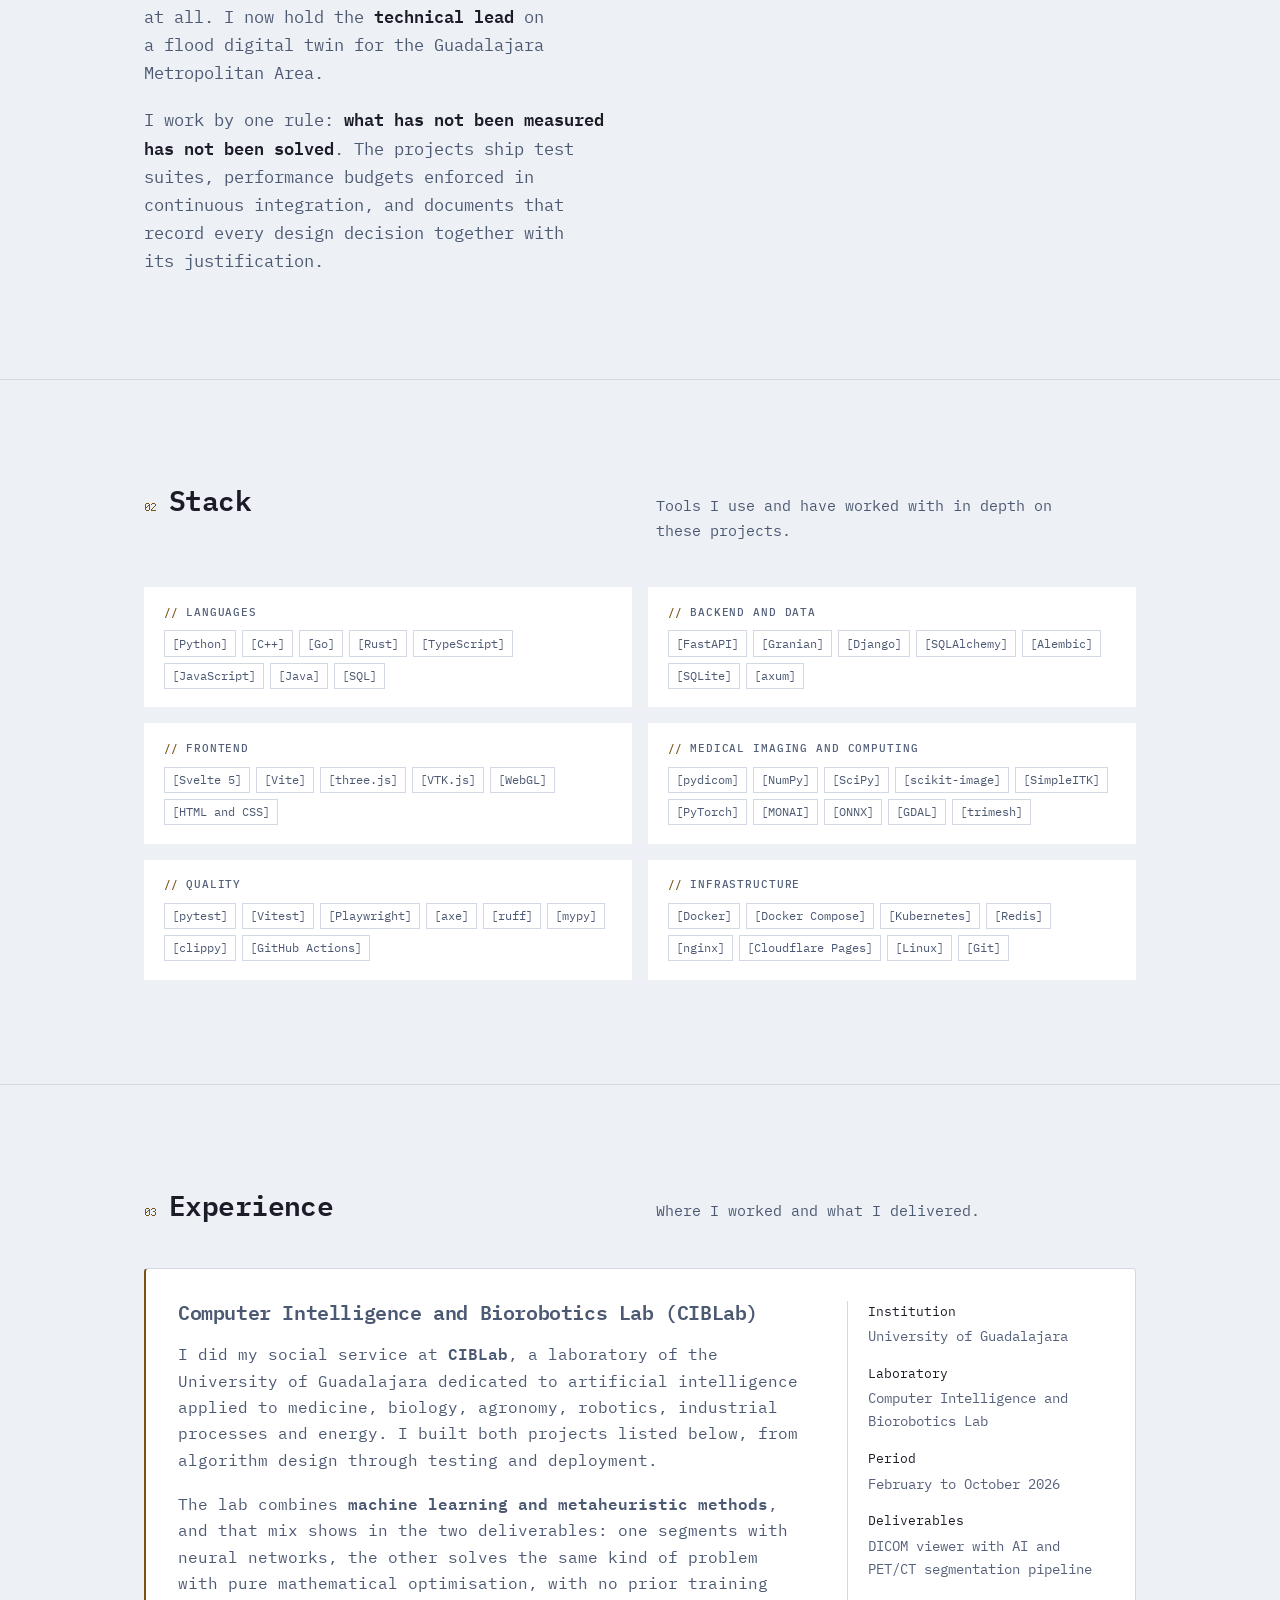
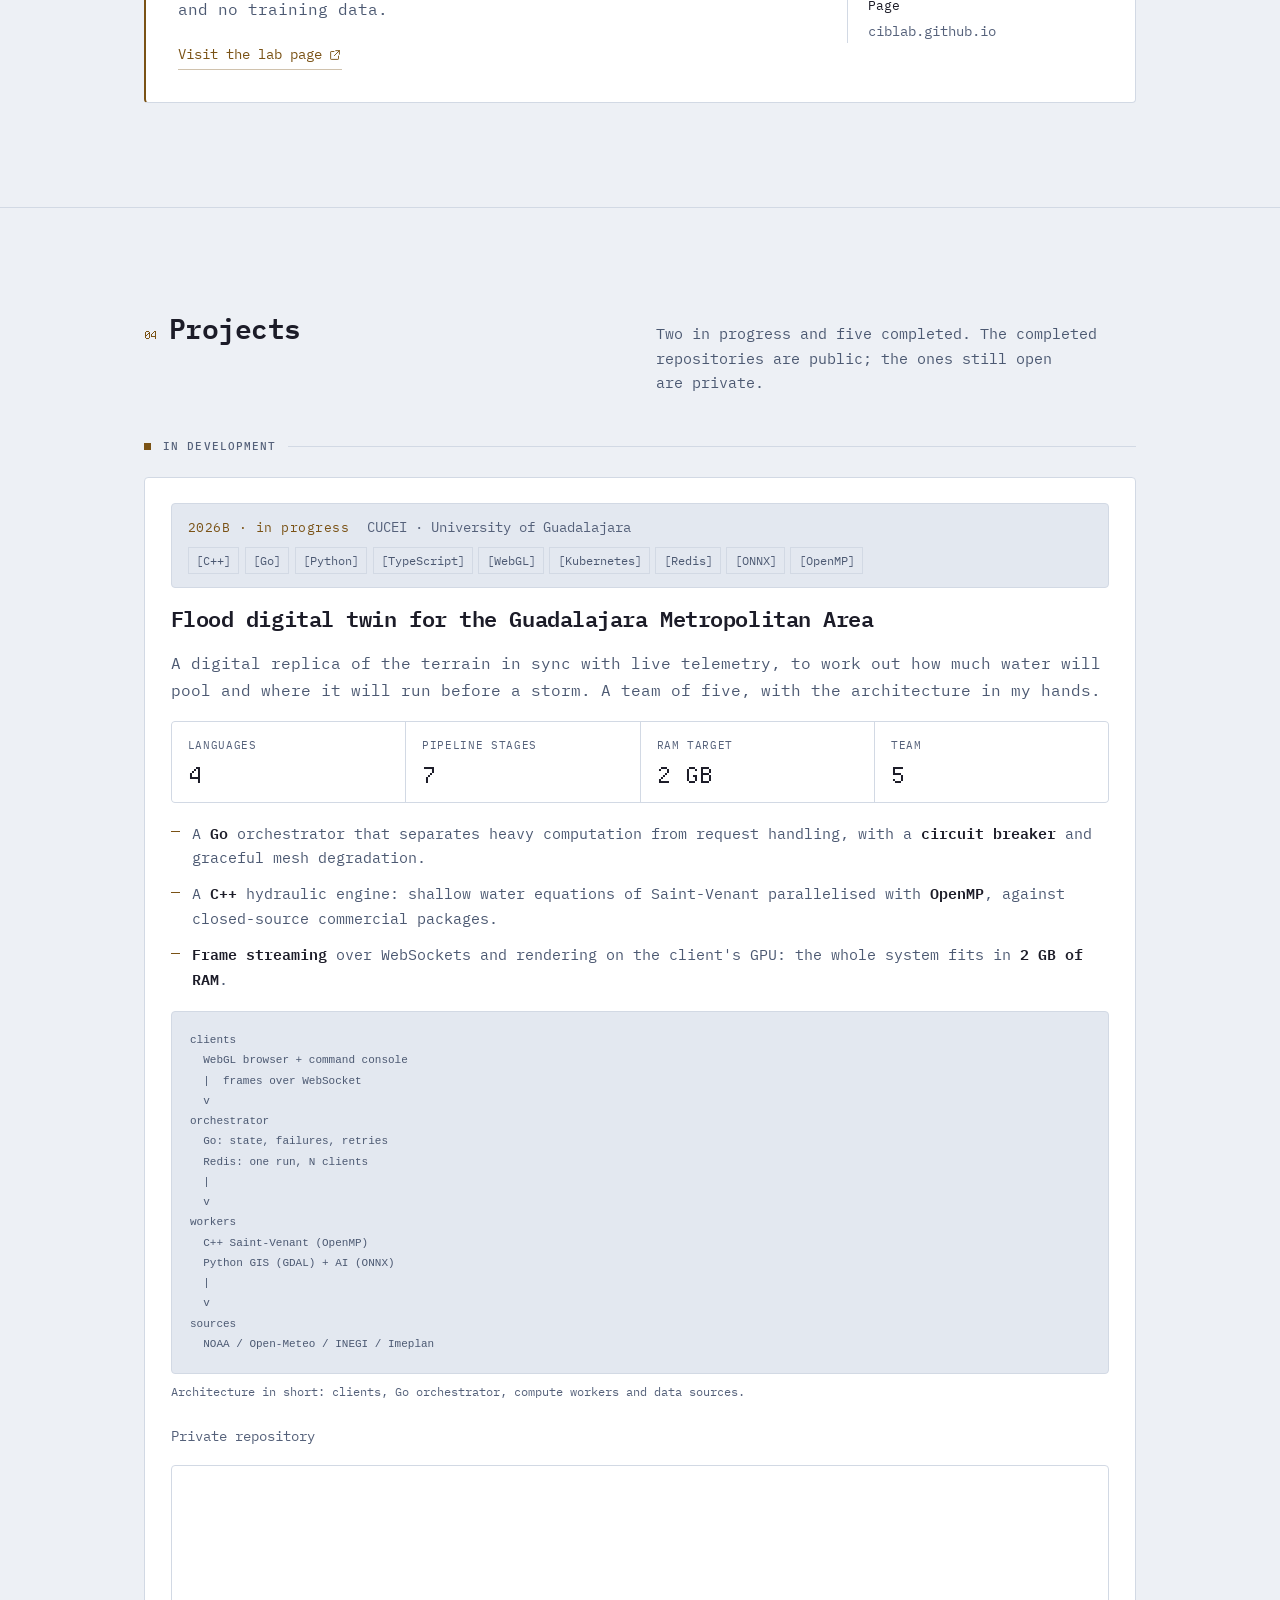
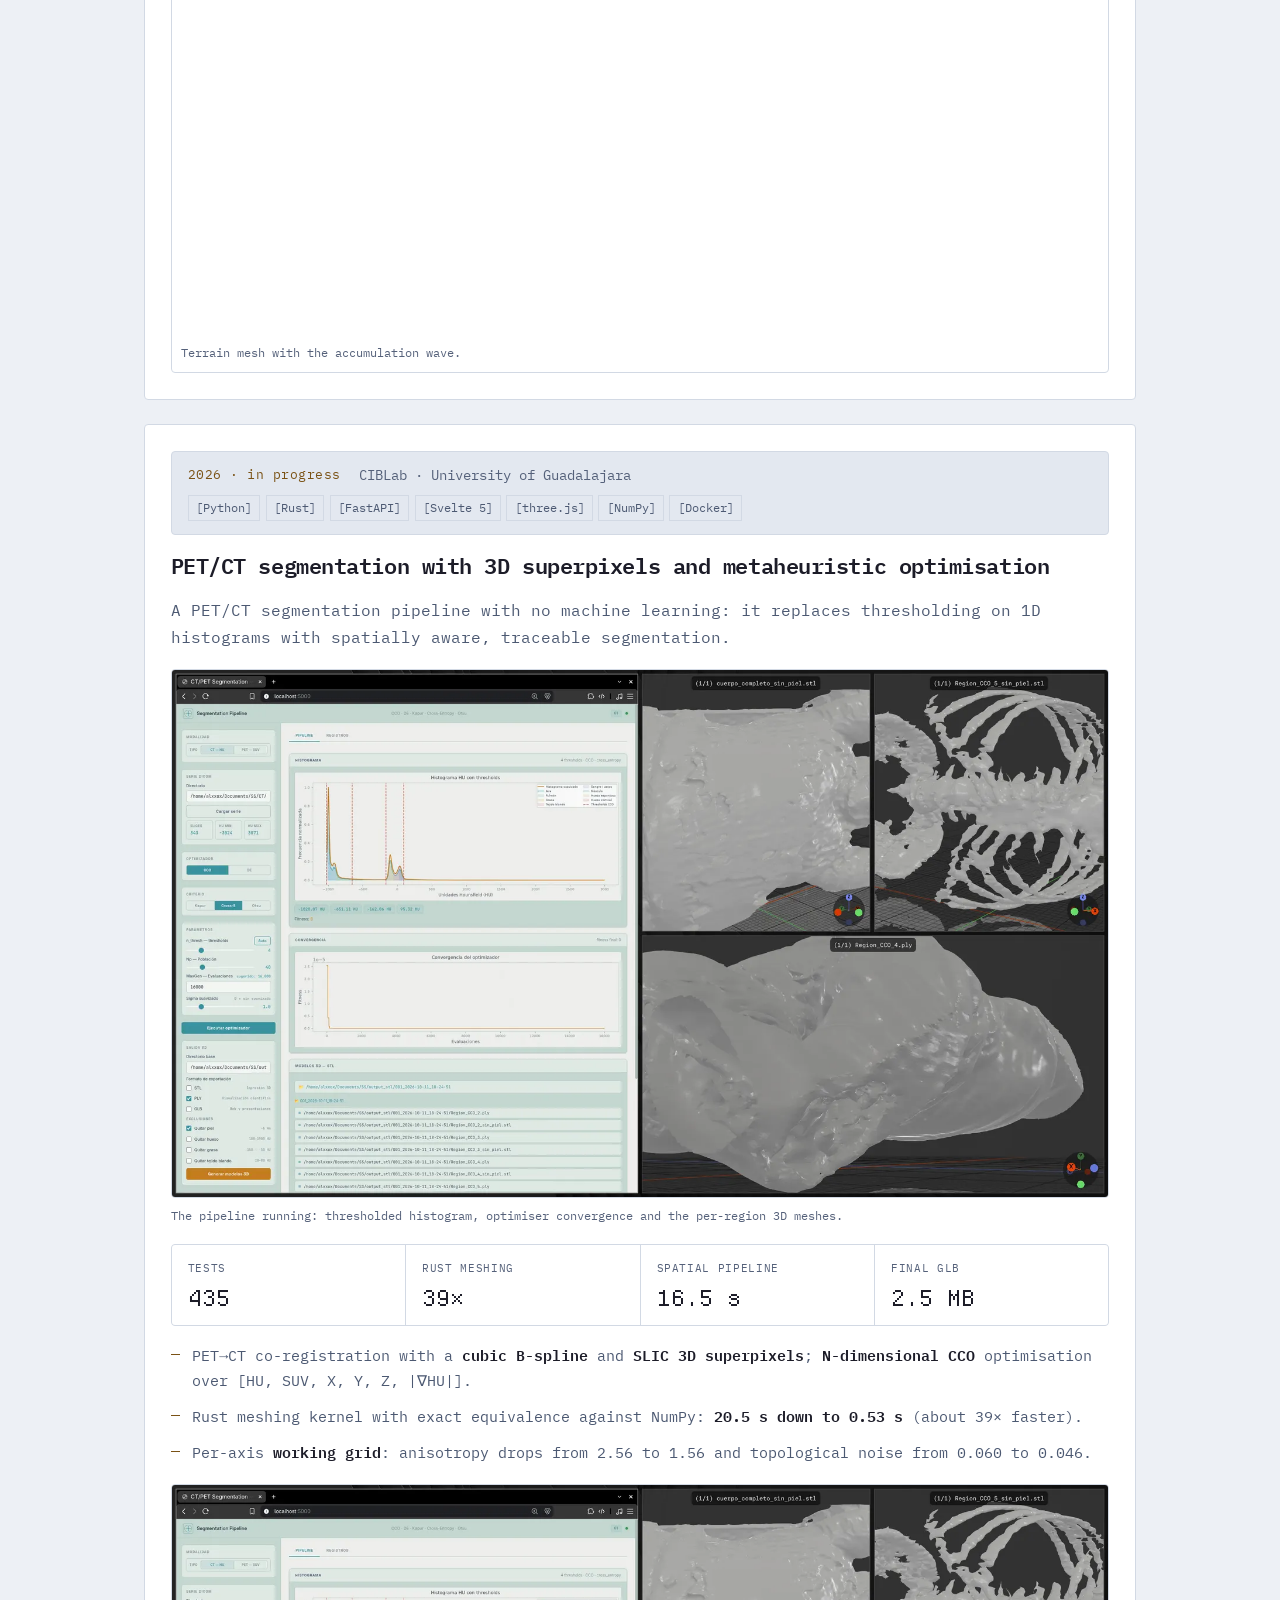
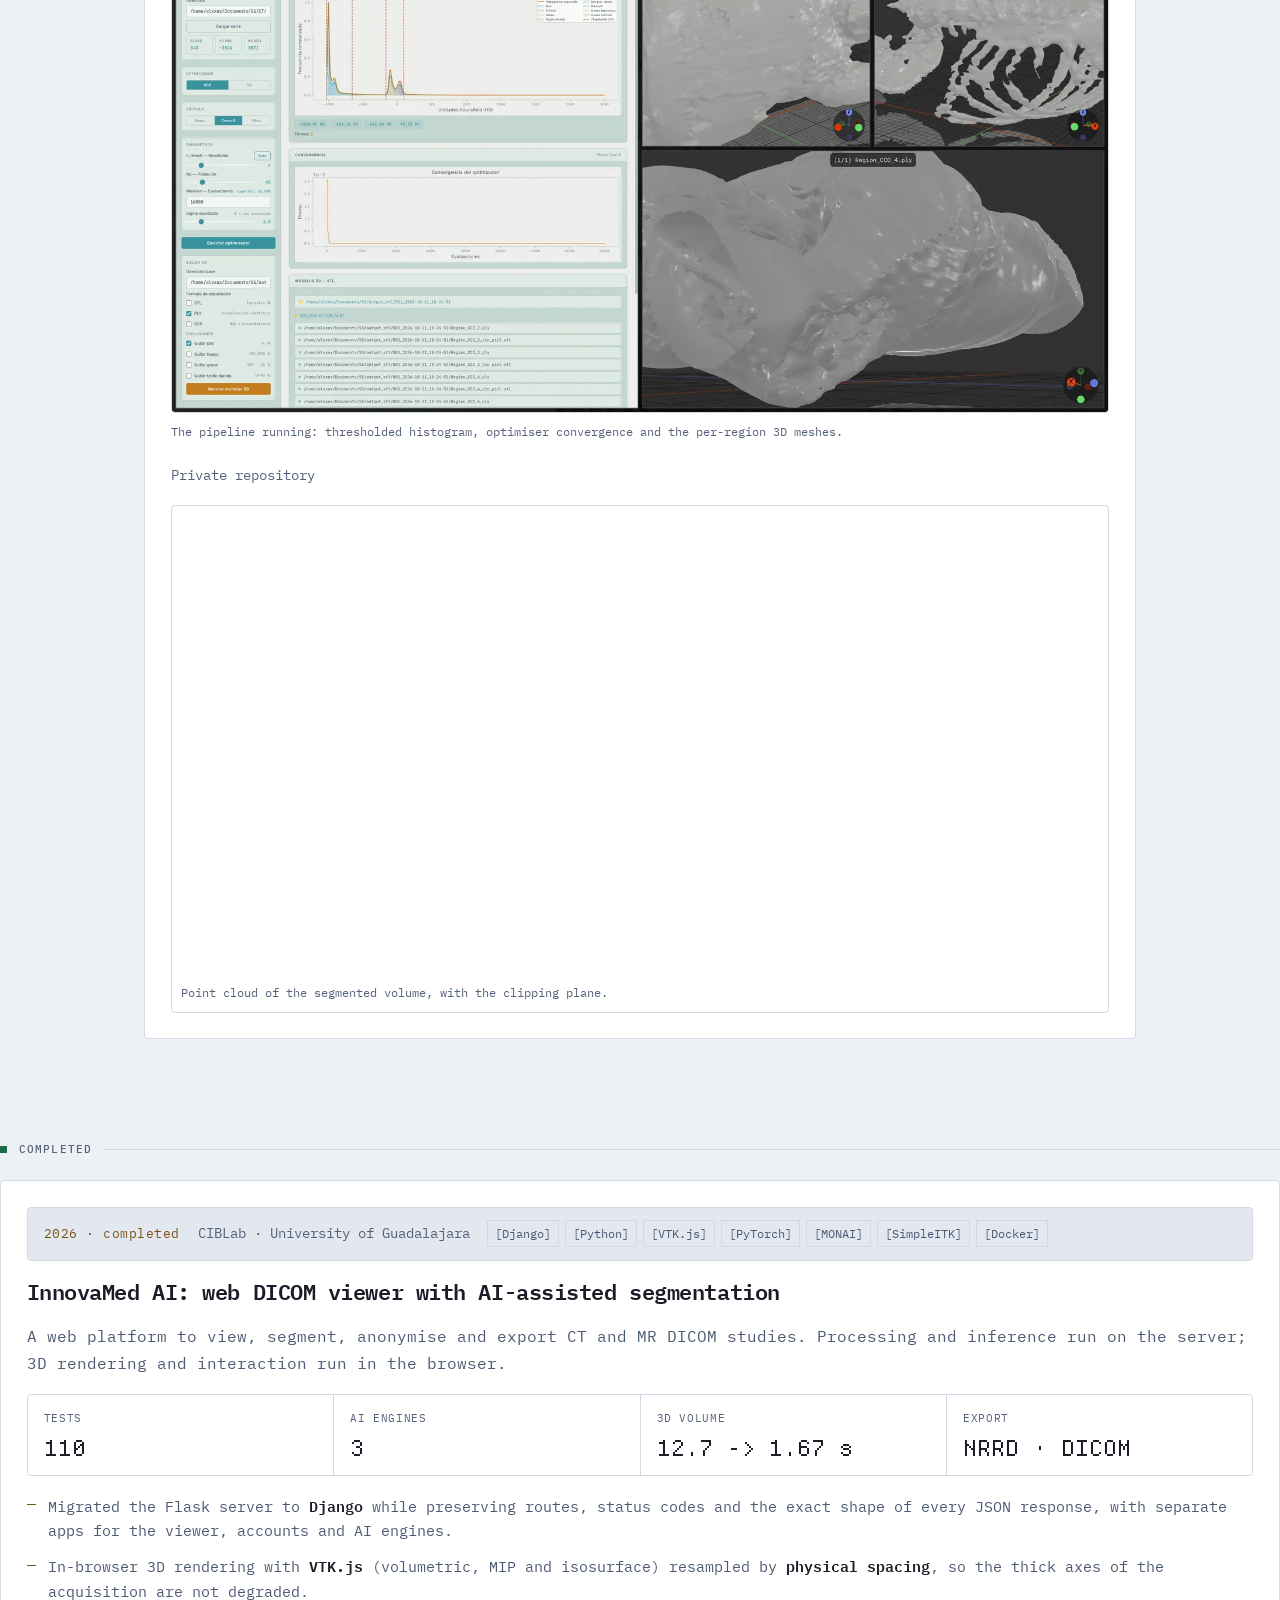
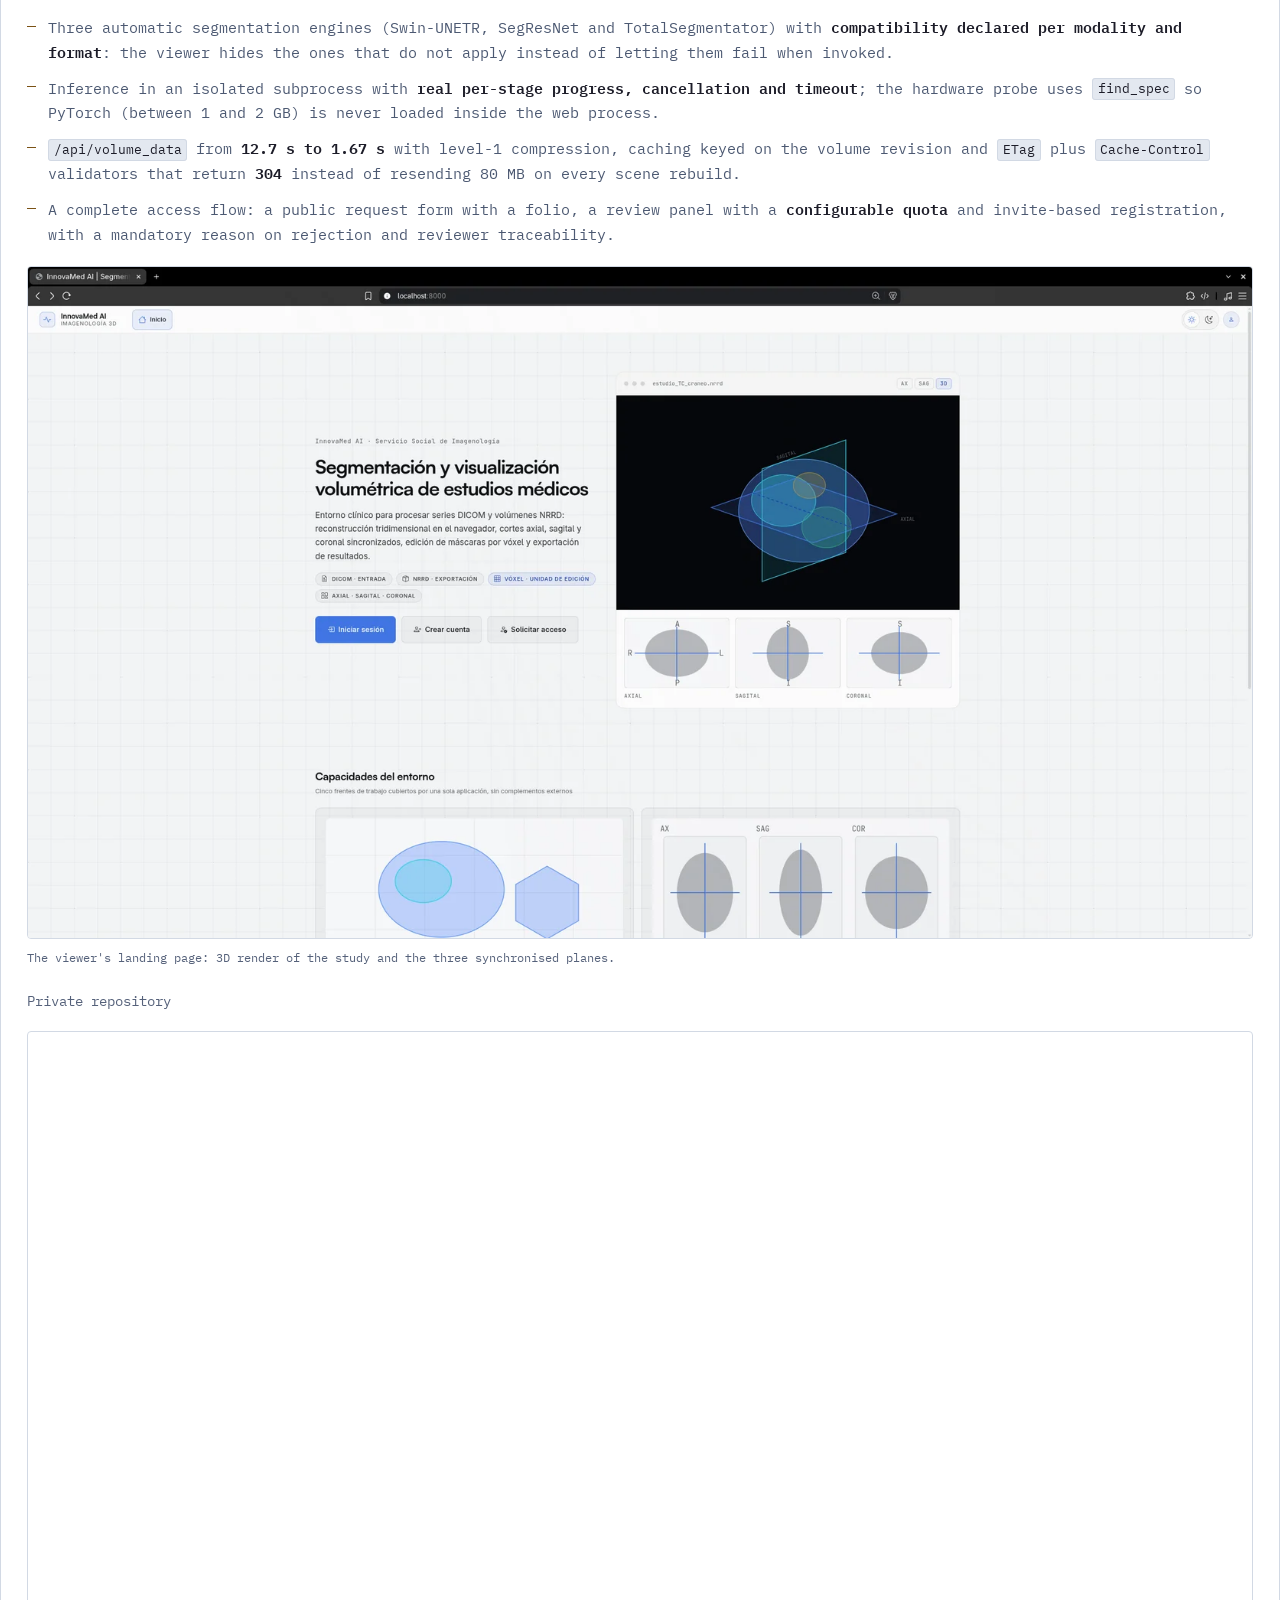
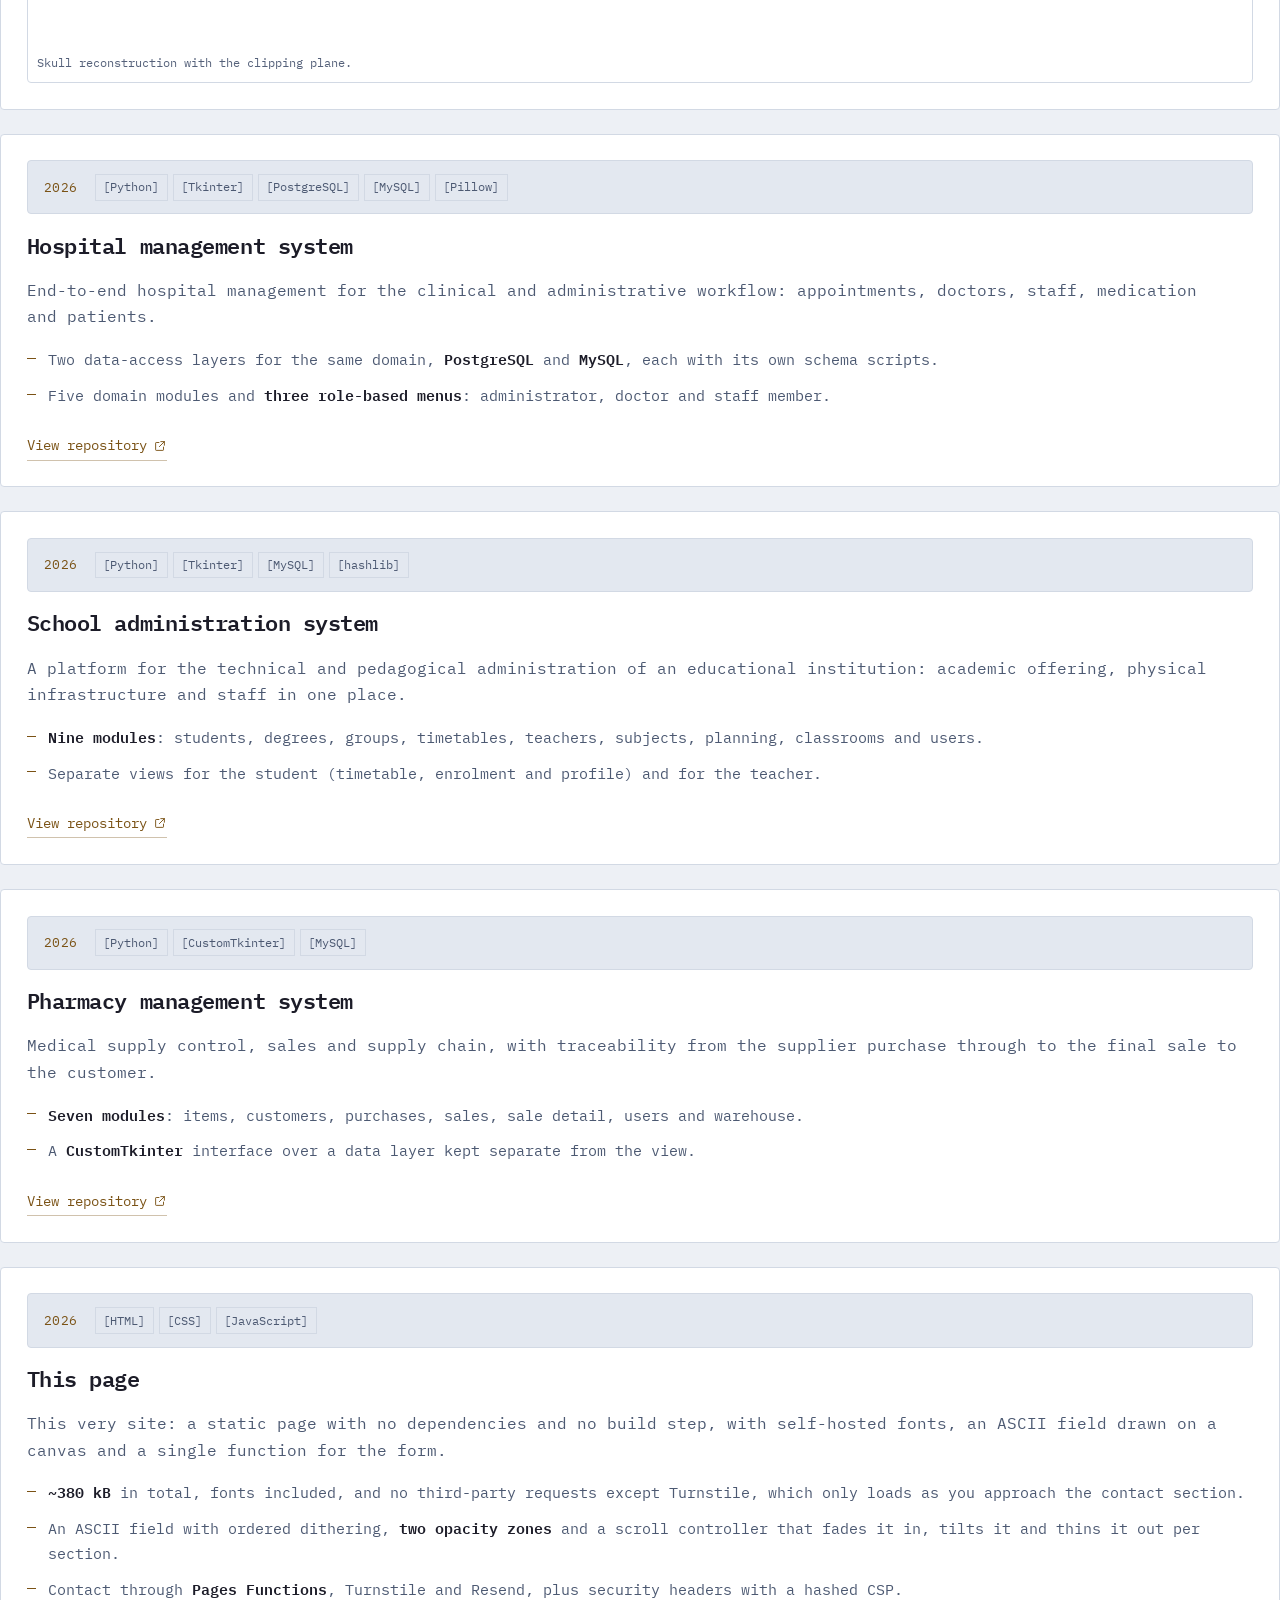
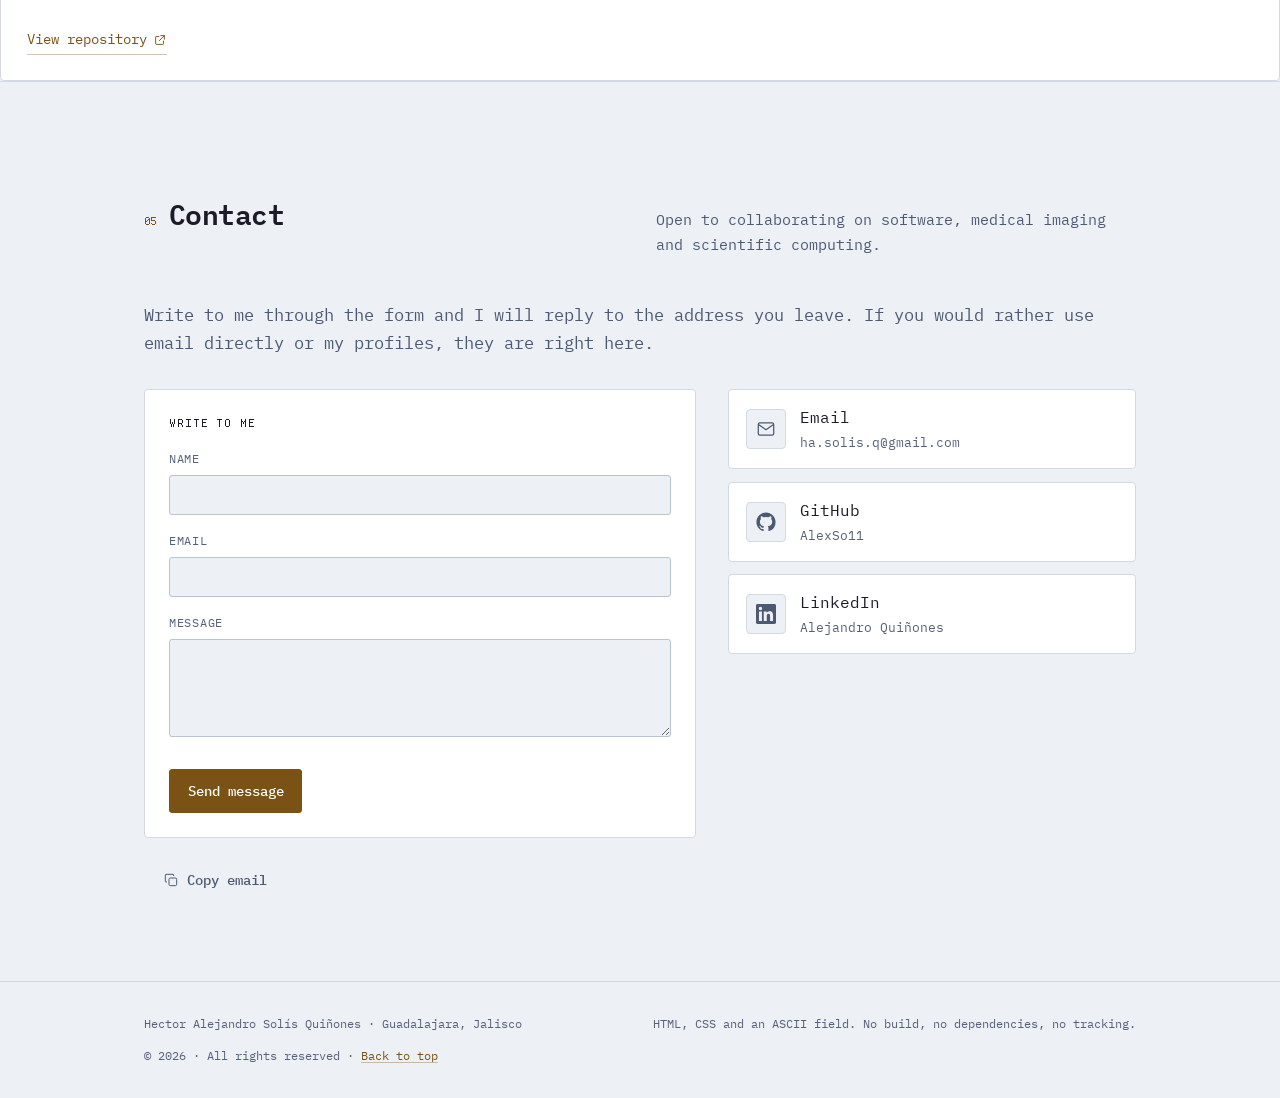
==== commit b5a79d8e: "feat: portada con letras mayores, tarjeta ceñida a su texto y terminal nueva" ====
--- a/en/index.html
+++ b/en/index.html
@@ -52,7 +52,7 @@
         </a>
 
         <nav class="nav" aria-label="Sections">
-          <a href="#principios">principles</a>
+          <a href="#perfil">profile</a>
           <a href="#stack">stack</a>
 <a href="#experiencia">experience</a>
                     <a href="#proyectos">projects</a>
@@ -152,72 +152,65 @@
             </div>
           </div>
 
-          <div class="terminal-lag">
+<div class="terminal-lag" data-terminal>
   <div class="terminal">
     <pre class="terminal__body"><code><span class="tl"><span class="c">$</span> whoami</span>
 <span class="tl"><b>Hector Solís</b></span>
 <span class="tl"> </span>
-<span class="tl"><span class="c">$</span> cat availability.txt</span>
-<span class="tl"><span class="dim">zone</span>       UTC-6 / Guadalajara</span>
-<span class="tl"><span class="dim">mode</span>       presential, remote or hybrid</span>
-<span class="tl"><span class="dim">languages</span>  Spanish and English B1</span>
+<span class="tl"><span class="c">$</span> cat profile.txt</span>
+<span class="tl"><span class="dim">degree</span>  Computer Engineering</span>
+<span class="tl"><span class="dim">base</span>    Guadalajara, Jalisco, MX</span>
+<span class="tl"><span class="dim">focus</span>   backend / web / deployment</span>
+<span class="tl">        medical imaging, data and 3D</span>
+<span class="tl"><span class="dim">status</span>  <span class="ok">open to collaborate</span></span>
 <span class="tl"> </span>
-<span class="tl"><span class="c">$</span> cat setup.txt</span>
-<span class="tl"><span class="dim">system</span>     Linux (Fedora, Arch)</span>
-<span class="tl"><span class="dim">editor</span>     Neovim, terminal and tmux</span>
-<span class="tl"> </span>
-<span class="tl"><span class="c">$</span> cat process.txt</span>
-<span class="tl"><span class="dim">rule</span>       measure before touching</span>
-<span class="tl"><span class="dim">tests</span>      must fail without the change</span>
-<span class="tl"><span class="dim">limits</span>     performance budget in CI</span>
+<span class="tl"><span class="c">$</span> ls projects/</span>
+<span class="tl">in-development/   completed/</span>
 <span class="tl"><span class="c">$</span> <span class="caret"></span></span></code></pre>
-            </div>
-          </div>
+  </div>
+</div>
         </div>
       </section>
 
       <section
         class="section"
-        id="principios"
-        aria-labelledby="principios-title"
+        id="perfil"
+        aria-labelledby="perfil-title"
         data-reveal-group
       >
         <div class="wrap">
           <div class="section__head" data-reveal>
-            <h2 class="section__title" id="principios-title">
-              <span class="section__num" aria-hidden="true">01</span> Principles
+            <h2 class="section__title" id="perfil-title">
+              <span class="section__num" aria-hidden="true">01</span> Profile
             </h2>
-            <p class="section__note">How I work and by which rules.</p>
-          </div>
-
-          <ul class="principios" data-reveal>
-            <li>
-              <b>What has not been measured has not been solved</b>
-              <span>
-                Test suites and performance budgets enforced in continuous
-                integration.
-              </span>
-            </li>
-            <li>
-              <b>Measured computing</b>
-              <span>Profile before optimising: the number beats intuition.</span>
-            </li>
-            <li>
-              <b>Heterogeneous systems</b>
-              <span>C++, Python and Rust coexisting where each one performs.</span>
-            </li>
-            <li>
-              <b>End-to-end traceability</b>
-              <span>
-                From the equation to the deployed artefact, with every decision
-                documented.
-              </span>
-            </li>
-            <li>
-              <b>Reproducibility</b>
-              <span>The same input gives the same result on any machine.</span>
-            </li>
-          </ul>
+            <p class="section__note">Who I am and what I work on.</p>
+          </div>
+
+          <div class="prose" data-reveal>
+            <p>
+              I am a Computer Engineer based in Guadalajara, Jalisco. I work on
+              software end to end: services and APIs, data processing, web
+              interfaces and deployment. Medical imaging has been my most
+              demanding field, and that is where I learned to read DICOM with the
+              physics done correctly, to segment volumes and to get the resulting
+              geometry into a 3D viewer that runs in the browser.
+            </p>
+            <p>
+              During my social service at the
+              <strong>Computer Intelligence and Biorobotics Lab (CIBLab)</strong>
+              of the University of Guadalajara I built a web DICOM viewer with
+              AI-assisted segmentation and a PET/CT segmentation pipeline with no
+              machine learning at all. I now hold the
+              <strong>technical lead</strong> on a flood digital twin for the
+              Guadalajara Metropolitan Area.
+            </p>
+            <p>
+              I work by one rule: <strong>what has not been measured has not been
+              solved</strong>. The projects ship test suites, performance budgets
+              enforced in continuous integration, and documents that record every
+              design decision together with its justification.
+            </p>
+          </div>
         </div>
       </section>
 
@@ -454,8 +447,7 @@
                     </ul>
               </div>
 
-                <div class="project__body"><div class="project__texto">
-                
+                <div class="project__body">
                   <h4 class="project__title">
                     Flood digital twin for the Guadalajara Metropolitan Area
                   </h4>
@@ -559,8 +551,7 @@
                   </ul>
               </div>
 
-              <div class="project__body"><div class="project__texto">
-                
+              <div class="project__body">
                 <h4 class="project__title">
                   PET/CT segmentation with 3D superpixels and metaheuristic
                   optimisation
@@ -685,8 +676,7 @@
                   </ul>
               </div>
 
-              <div class="project__body"><div class="project__texto">
-                
+              <div class="project__body">
                 <h4 class="project__title">
                   InnovaMed AI: web DICOM viewer with AI-assisted segmentation
                 </h4>
@@ -835,7 +825,7 @@
               </div>
             </article>
 
-            <article class="project project--compacta">
+            <article class="project">
                             <div class="project__meta">
                 <p class="meta__period">2026</p>
 <ul class="chips">
@@ -877,7 +867,7 @@
               </div>
             </article>
 
-            <article class="project project--compacta">
+            <article class="project">
                             <div class="project__meta">
                 <p class="meta__period">2026</p>
 <ul class="chips">
--- a/assets/css/style.css
+++ b/assets/css/style.css
@@ -322,74 +322,30 @@
   scroll-margin-top: 5.5rem;
 }
 
-/* Se corrige y rediseña con tarjetas individuales, la terminal
-  ya no baja como para reservar un espacio */
-@media (min-width: 1000px) {
-  #principios .wrap {
-    display: block; /* Ya no necesitamos restringir el ancho en 2 columnas principales */
-    width: 100%;
-  }
-
-  #principios .section__head {
-    margin-bottom: 2rem;
-  }
-
-  /* Rejilla de tarjetas una al lado de otra */
-  #principios .principios {
-    grid-column: 1 / -1; /* Ocupa todo el ancho disponible */
+/* En pantalla ancha, Perfil reserva la columna derecha: es el carril por el que
+   baja el terminal. Las columnas y el hueco son exactamente los de la portada,
+   así que el carril coincide con el suyo y el descenso parece intencionado.
+   Sin esto, el terminal aterrizaba encima del texto. */
+@media (min-width: 960px) {
+  #perfil .wrap {
     display: grid;
-    /* Crea columnas automáticas de mínimo 280px que se adaptan al ancho */
-    grid-template-columns: repeat(auto-fit, minmax(245px, 1fr));
-    gap: 0.8rem; /* Espacio/separación entre cada tarjeta */
-  }
-}
-
-/* Estilo individual para que cada principio sea una tarjeta con efecto blur */
-/* Contenedor en cuadrícula flexible de lado a lado */
-#principios .principios {
-  display: grid;
-  grid-template-columns: repeat(auto-fit, minmax(245px, 1fr));
-  gap: 0.8rem;
-  width: 100%;
-}
-
-/* Tarjeta individual con efecto Blur y variables del tema */
-#principios .principios > * {
-  background: var(--glass);
-  backdrop-filter: blur(12px);
-  -webkit-backdrop-filter: blur(12px);
-  border: 1px solid var(--line);
-  border-radius: 8px;
-  padding: 0.8rem;
-  box-sizing: border-box;
-  box-shadow: 0 4px 20px var(--shadow);
-  transition: border-color 0.25s ease, transform 0.25s ease;
-}
-
-/* Efecto Hover sutil en la tarjeta */
-#principios .principios > *:hover {
-  border-color: var(--accent-line);
-  transform: translateY(-2px);
-}
-
-/* Tipografía dentro de las tarjetas */
-#principios .principios h3,
-#principios .principios h4 {
-  color: var(--fg);
-  margin-bottom: 0.5rem;
-}
-
-#principios .principios p {
-  color: var(--fg-2);
-  font-size: 0.92rem;
-  line-height: 1.5;
+    grid-template-columns: minmax(0, 1.05fr) minmax(0, 0.95fr);
+    column-gap: clamp(2rem, 5vw, 3.5rem);
+  }
+
+  #perfil .section__head {
+    grid-column: 1 / -1;
+  }
+
+  #perfil .prose {
+    grid-column: 1;
+  }
 }
 
 /* Portada: la sección ocupa la pantalla entera, así que al centrarla no se ve
    nada de la anterior. Se usa min-height y no height para que en ventanas
    bajas el contenido empuje y se pueda desplazar en vez de recortarse. */
 .section--portada {
-  position: relative;
   display: grid;
   align-content: center;
   min-height: 100vh;
@@ -1101,22 +1057,6 @@
   gap: clamp(1rem, 2.2vw, 1.5rem);
 }
 
-/* Las tres de gestión son la excepción a una tarjeta por fila: su contenido es
-   corto y comparten fila. Las otras dos siguen ocupando el ancho completo. */
-@media (min-width: 1000px) {
-  .projects__group--done .projects__grid {
-    grid-template-columns: repeat(3, minmax(0, 1fr));
-  }
-
-  .projects__group--done .project {
-    grid-column: 1 / -1;
-  }
-
-  .projects__group--done .project--compacta {
-    grid-column: auto;
-  }
-}
-
 /* Tarjeta con borde propio en lugar de celdas que comparten línea: así una
    fila incompleta deja fondo de página y no un hueco con marco. */
 .project {
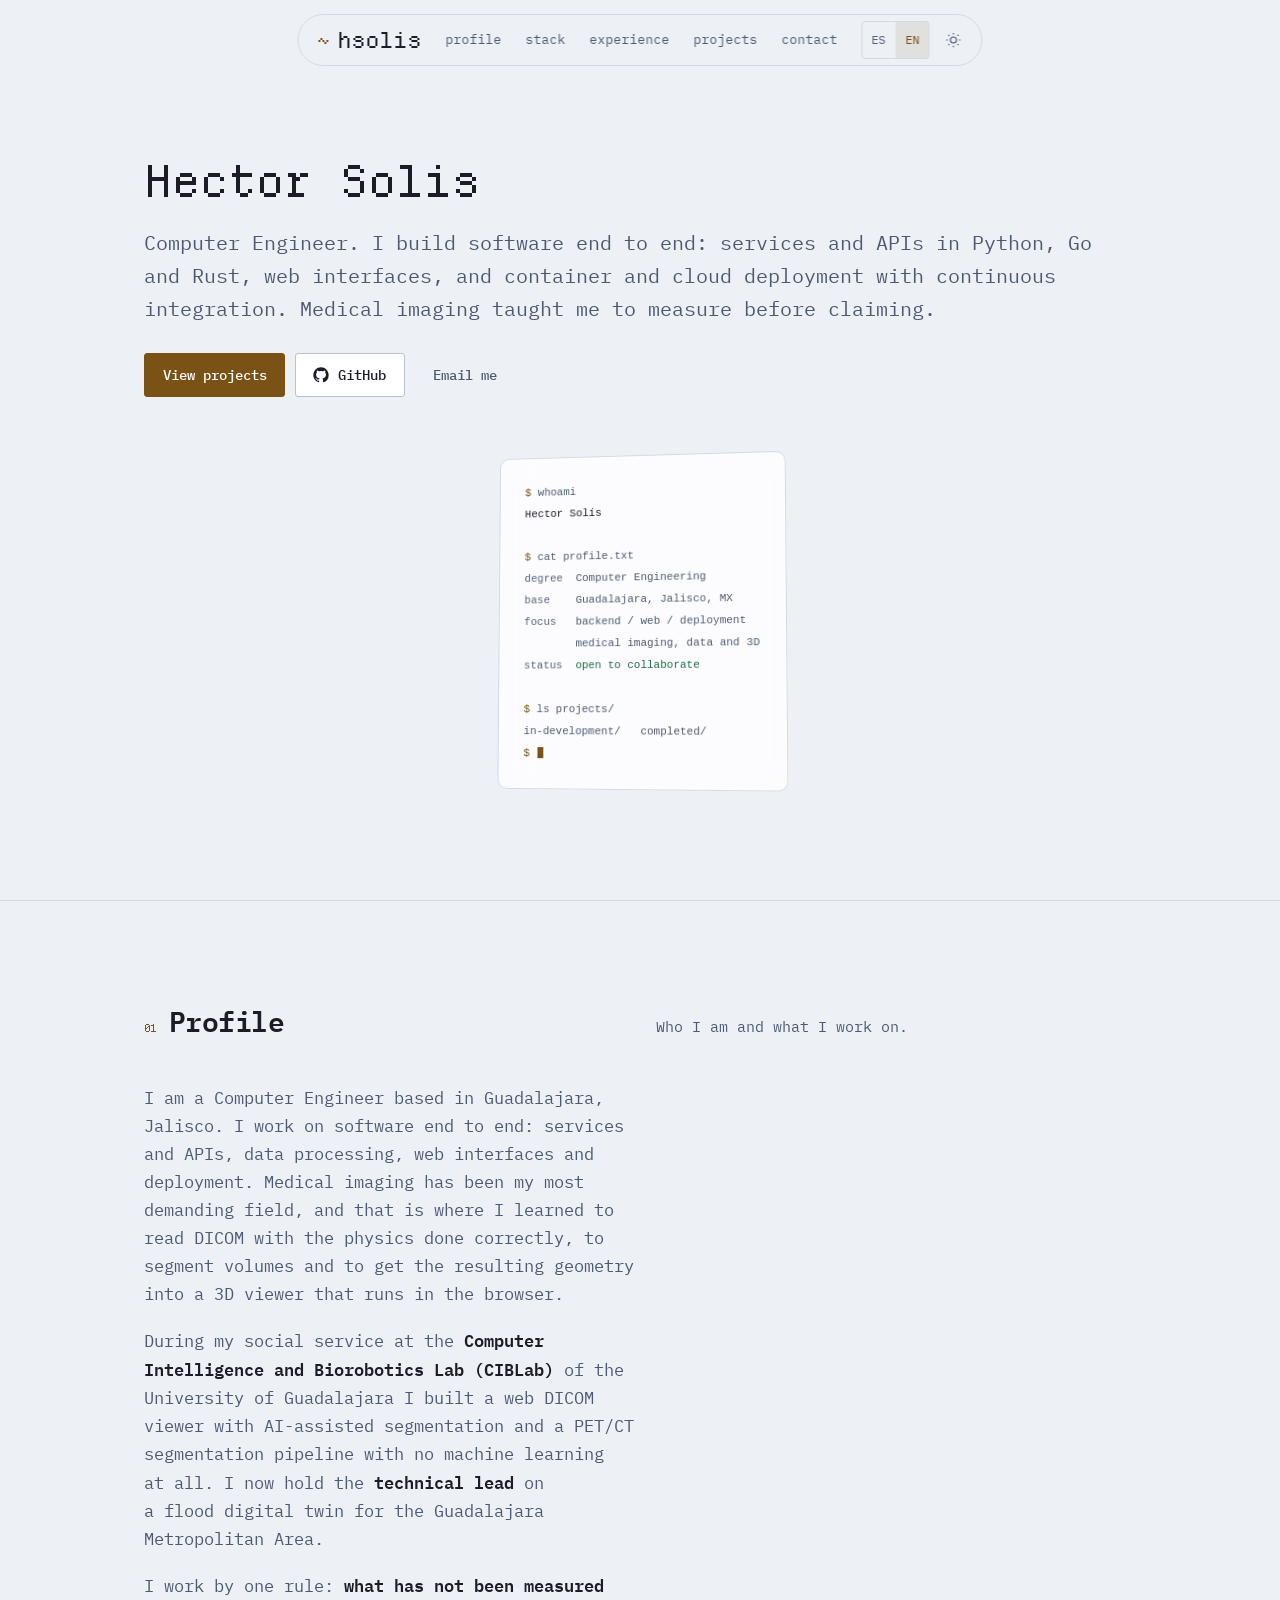
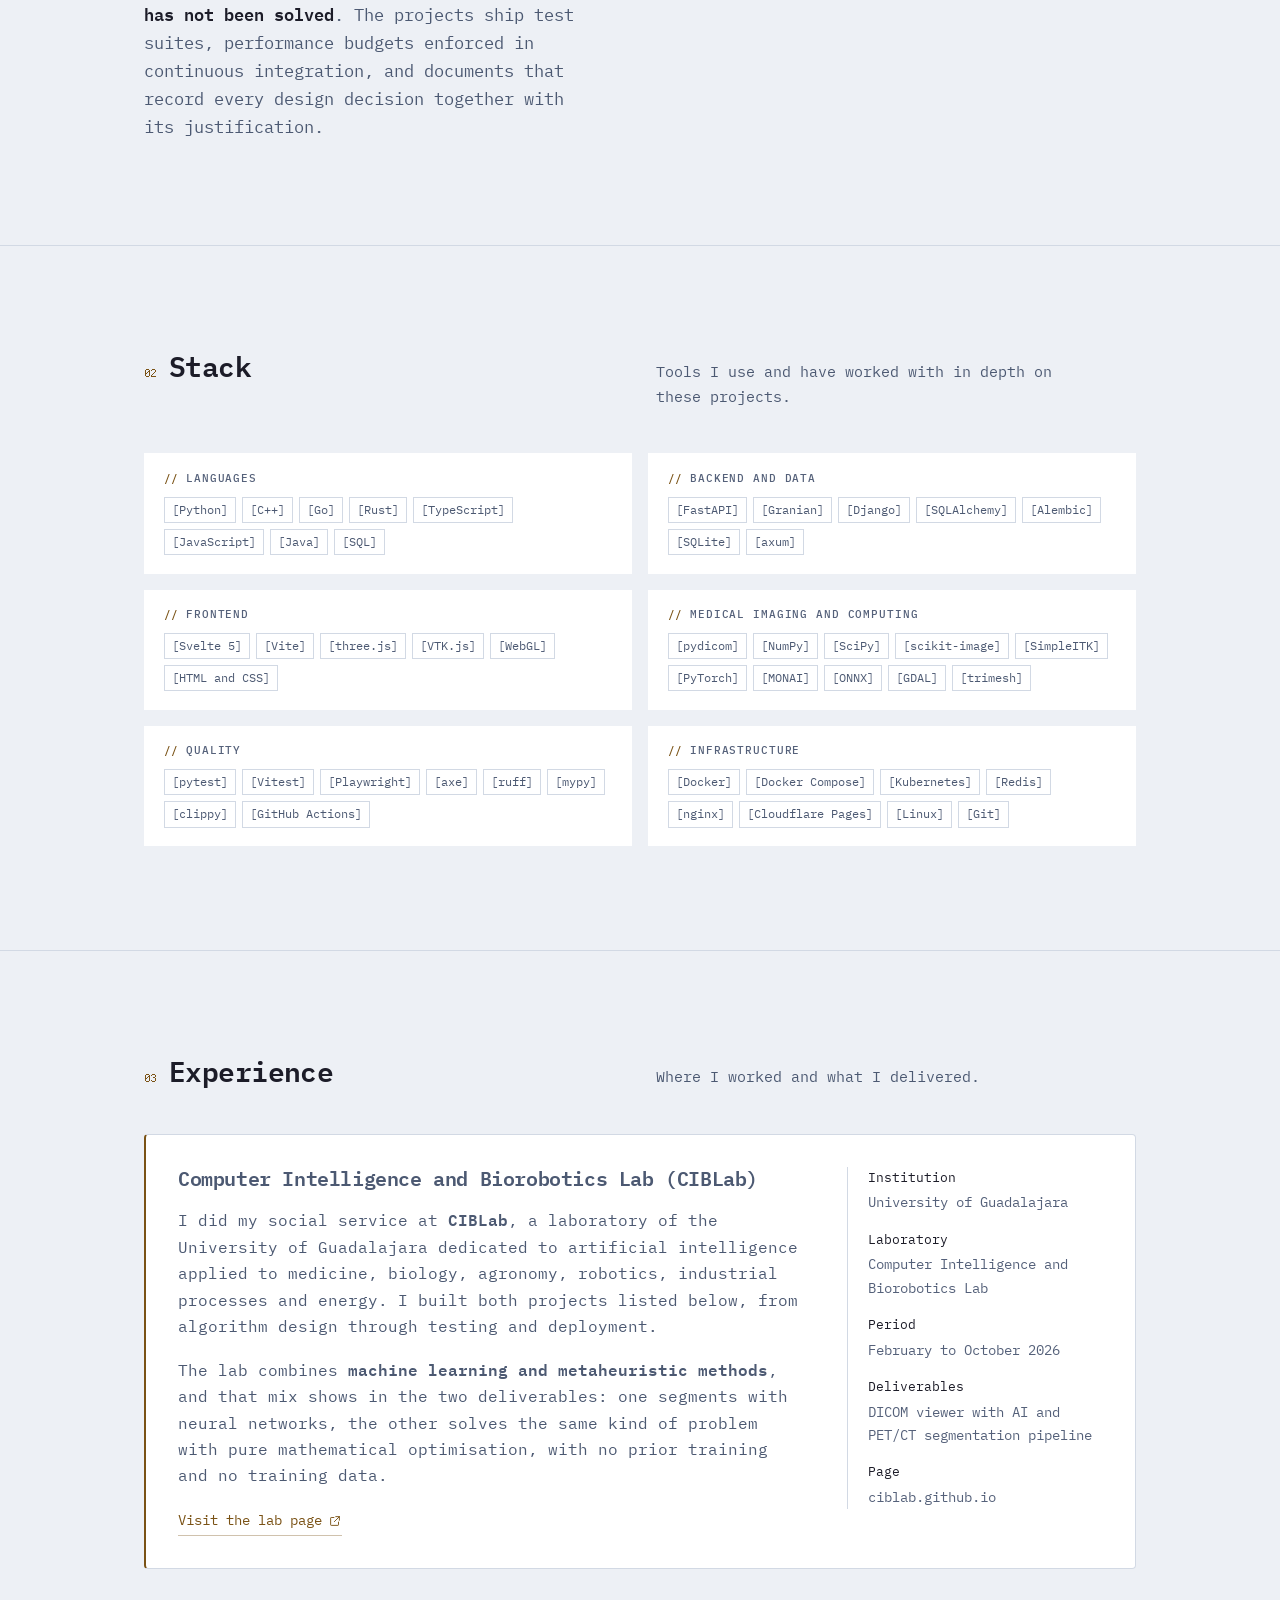
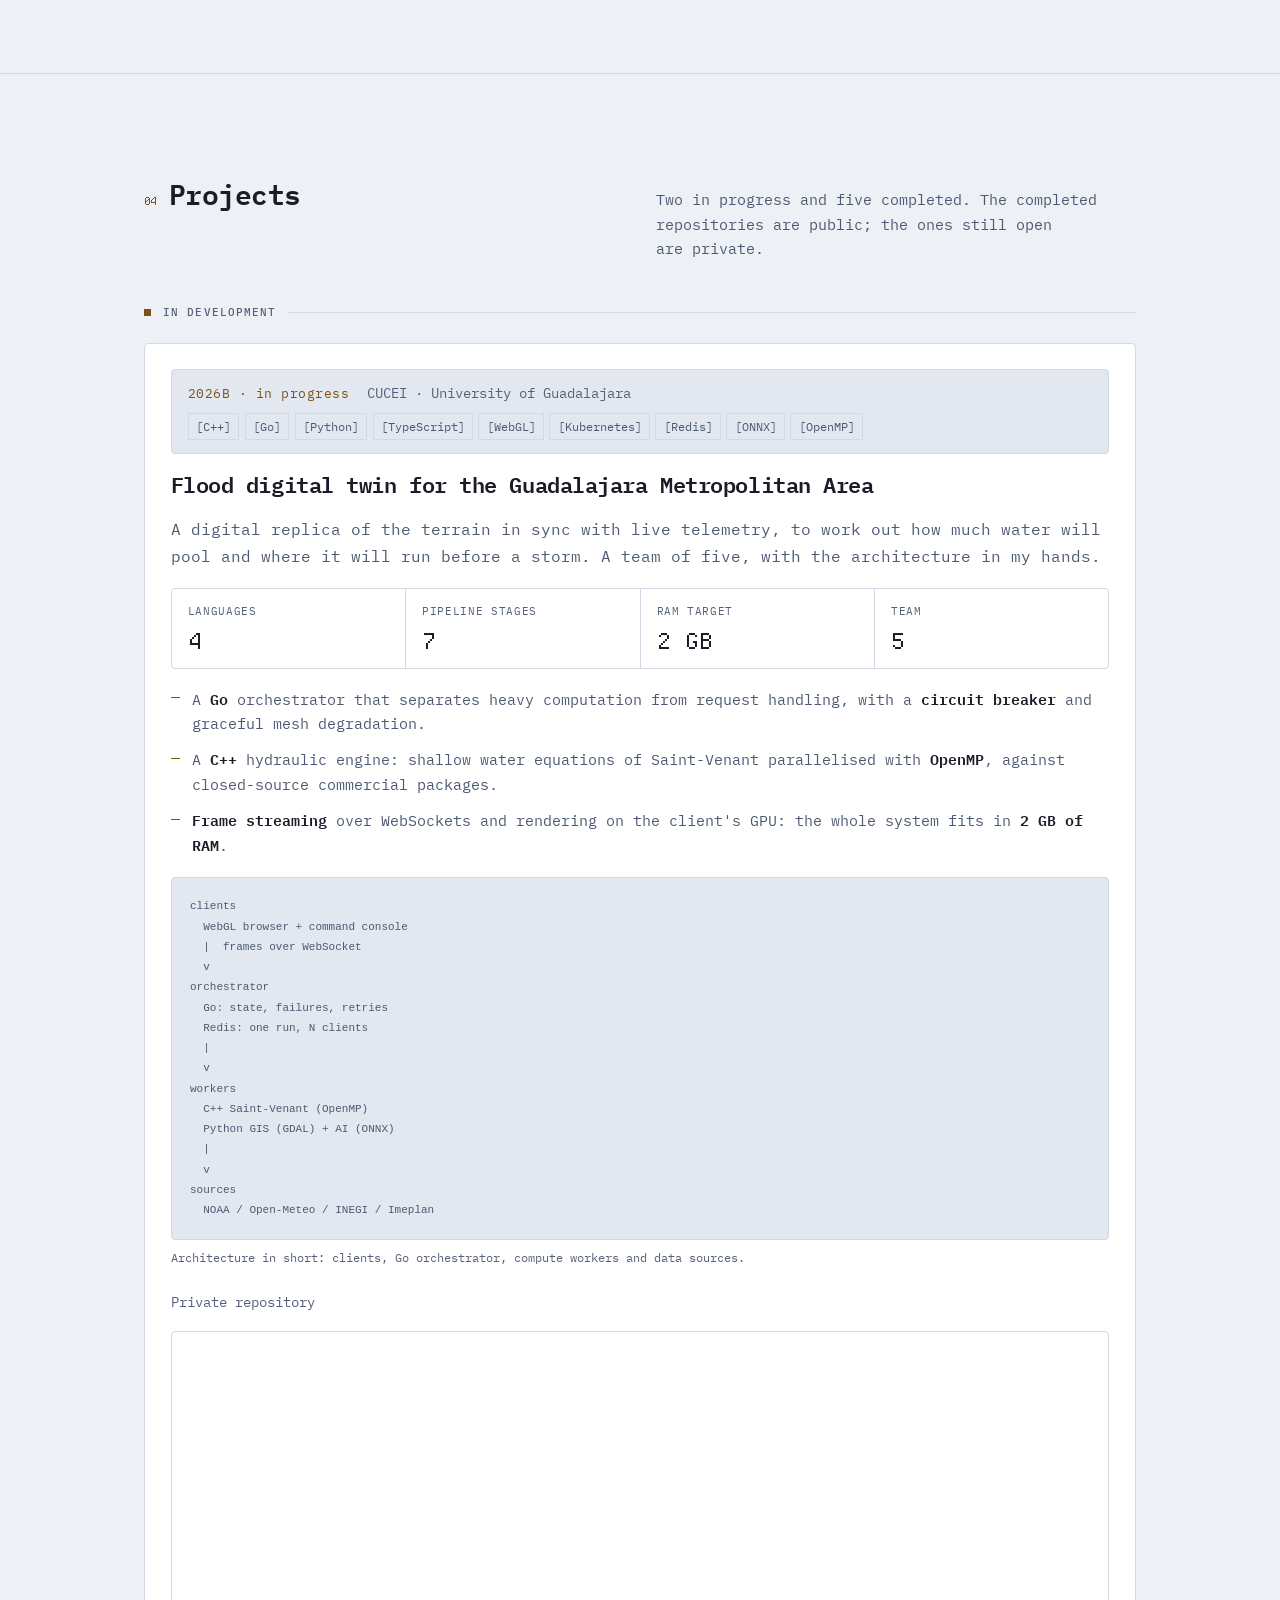
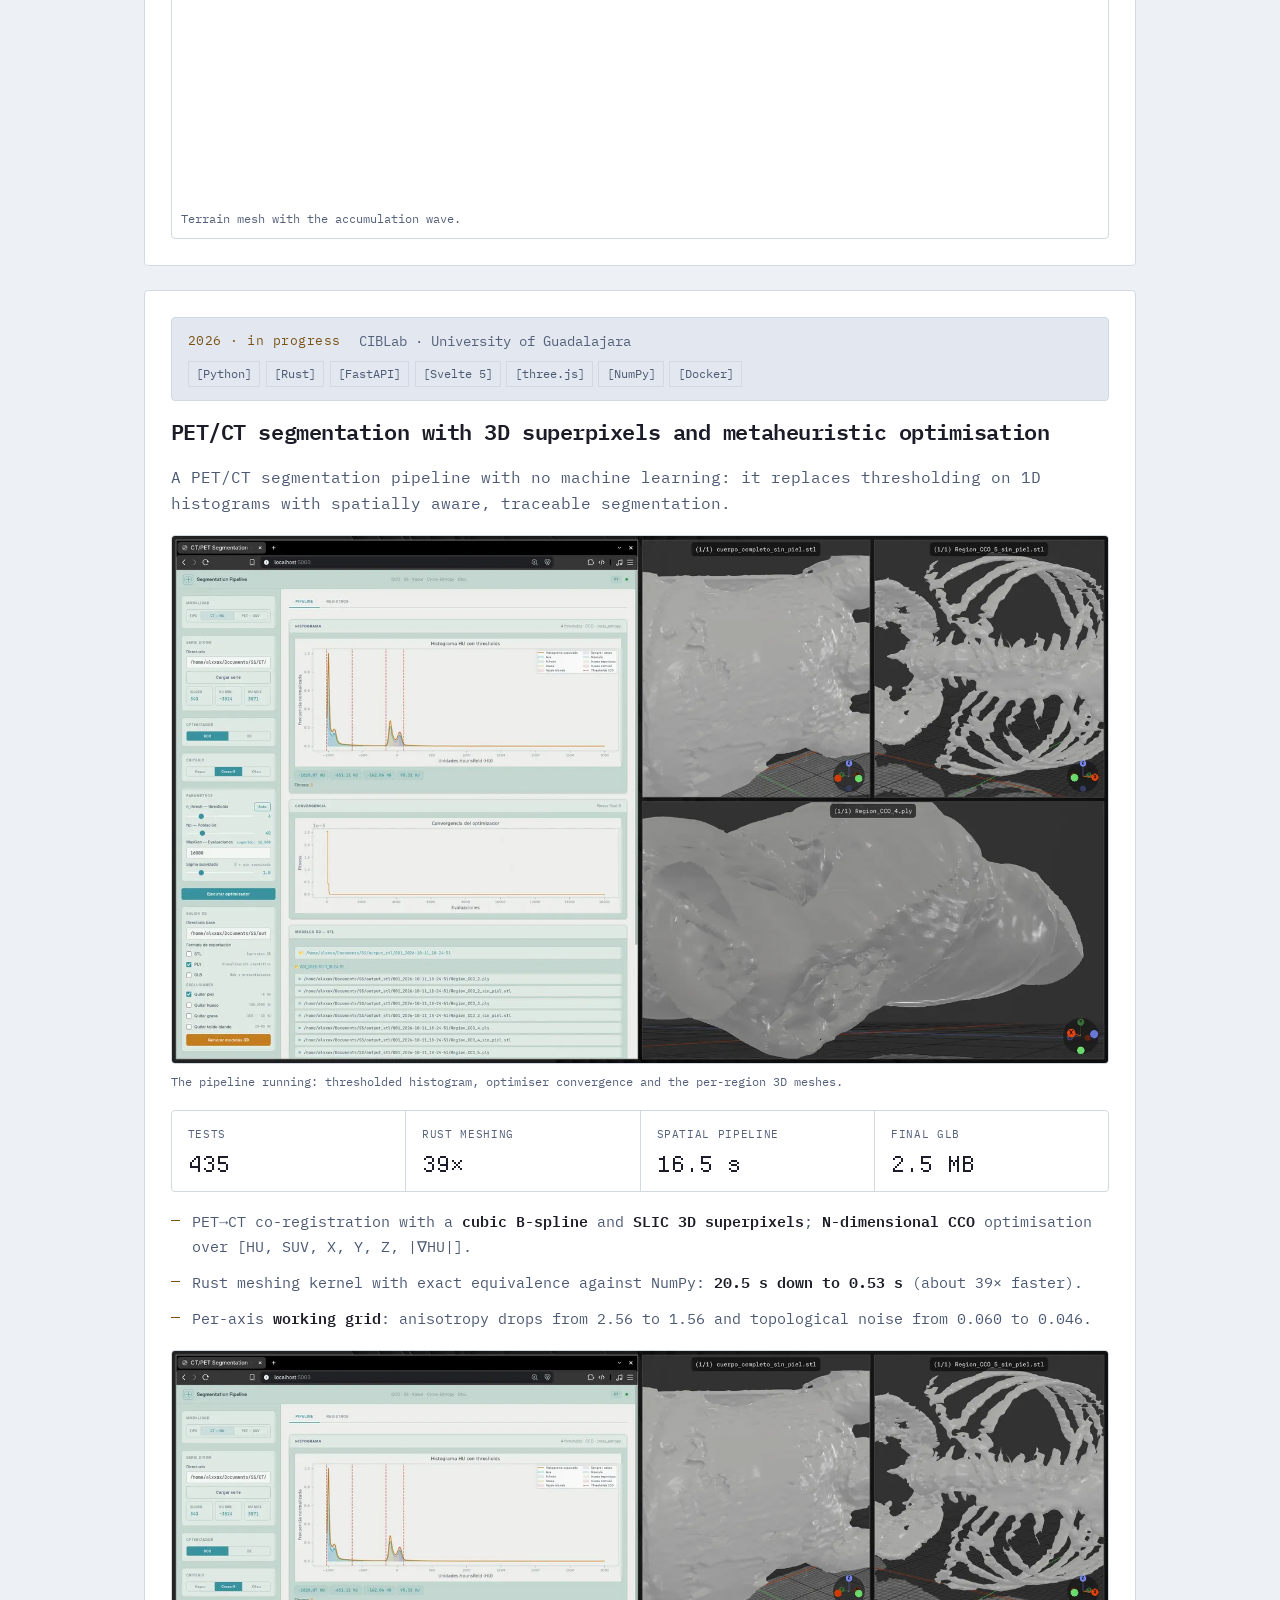
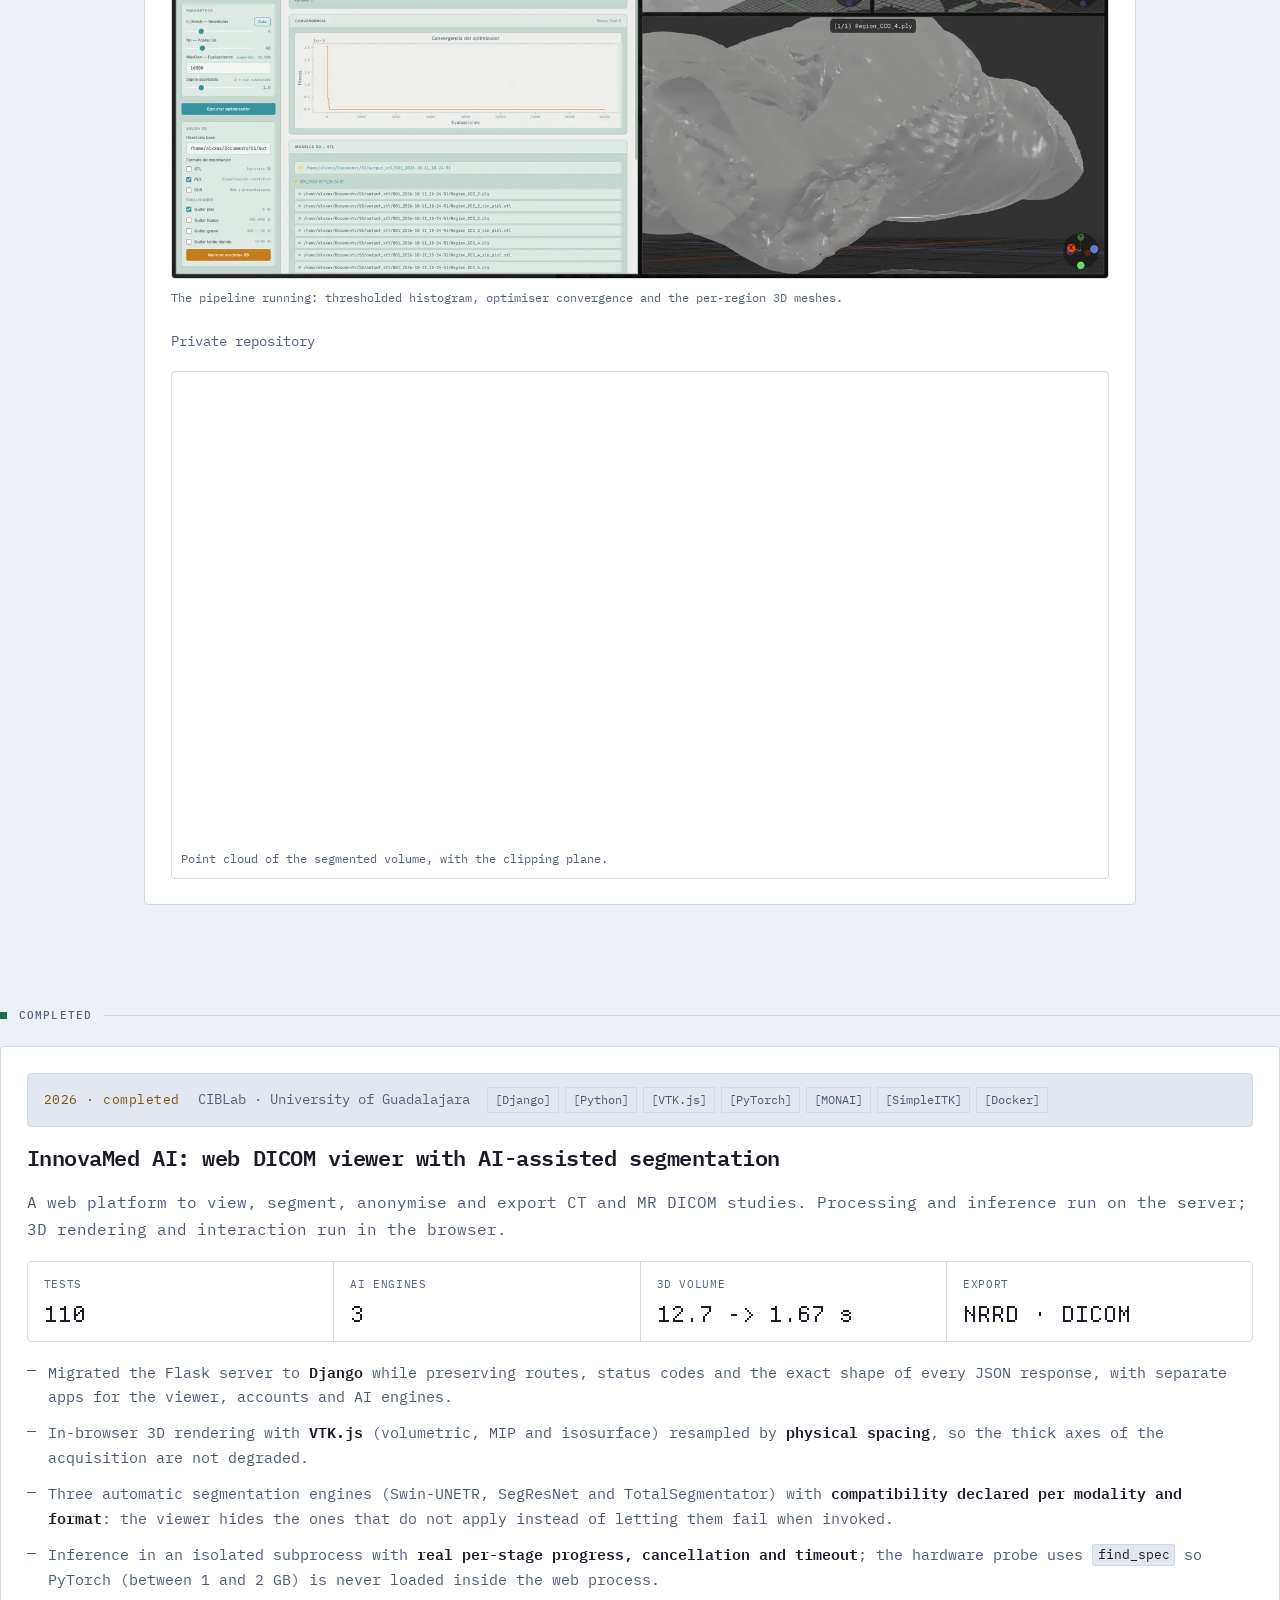
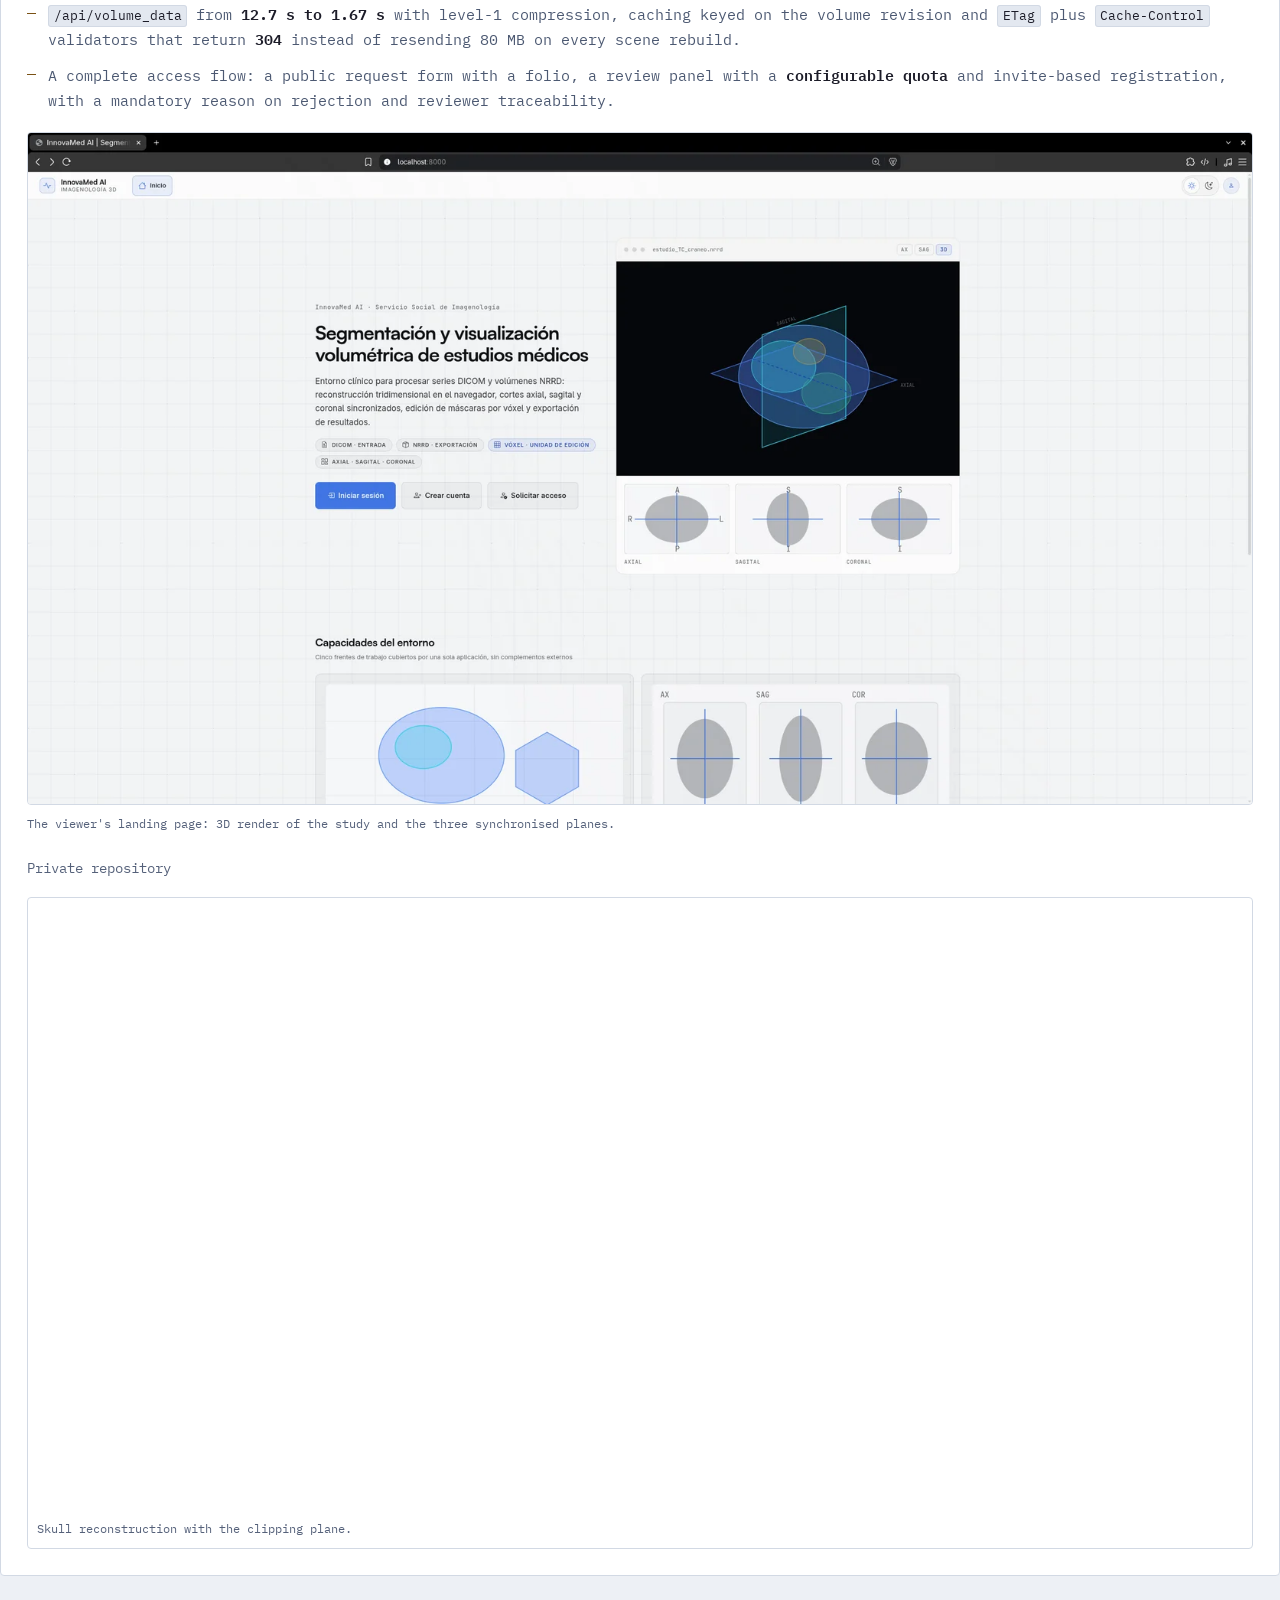
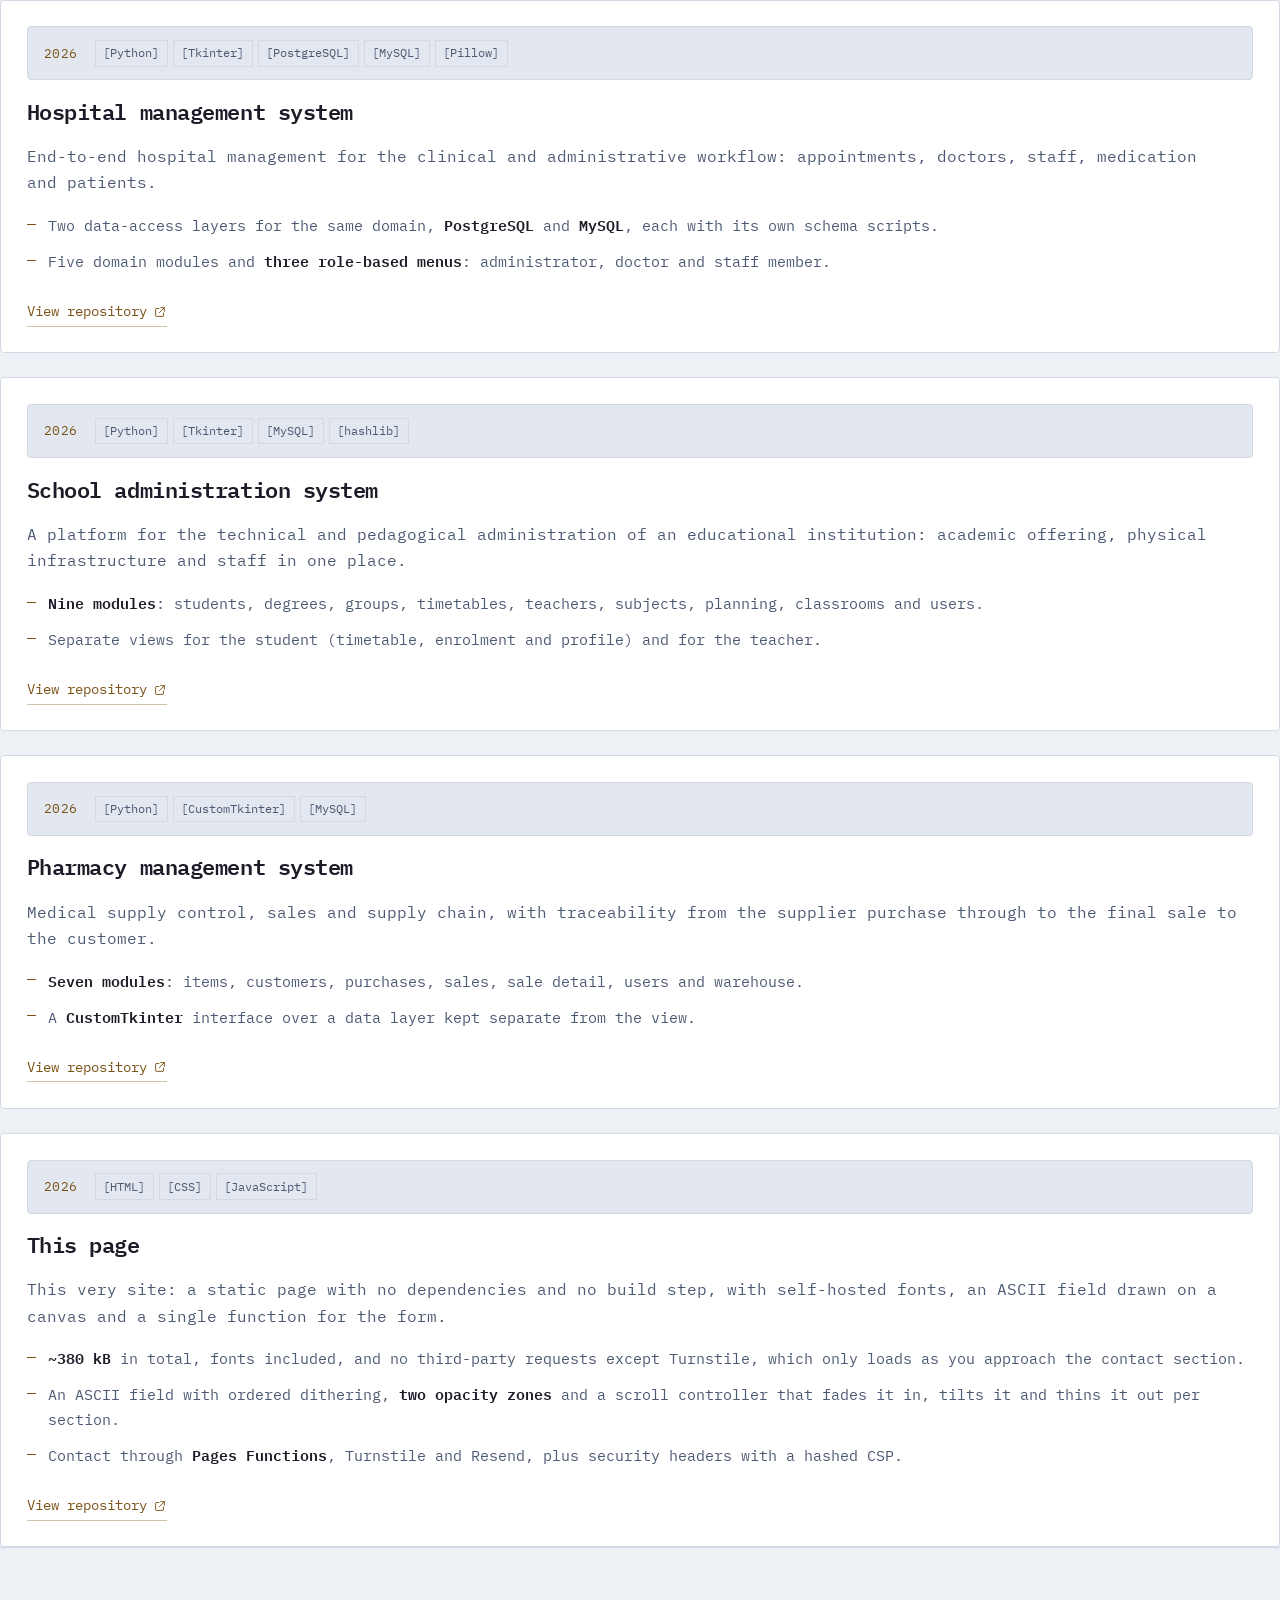
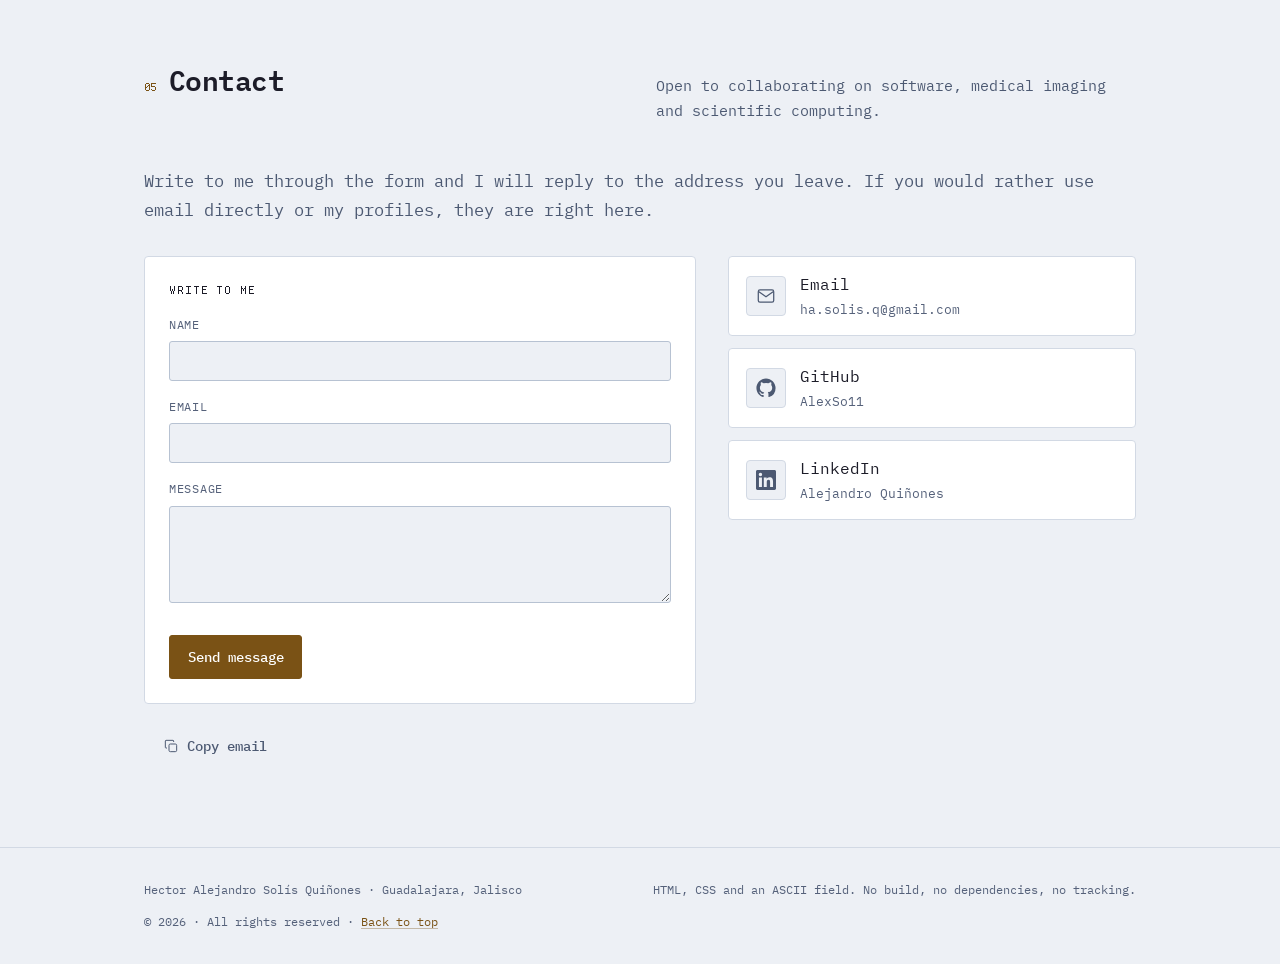
==== commit 6b3d3b7a: "feat: escenas 3D con Three.js servido desde el propio dominio, con aviso si no carga" ====
--- a/en/index.html
+++ b/en/index.html
@@ -110,19 +110,15 @@
     <main id="main">
       <section class="hero" id="top" data-reveal-group>
         <div class="wrap hero__in">
-          <div class="hero__copy">
+          <div>
             <h1 class="hero__name" data-reveal>
               <span>Hector Solis</span>
             </h1>
-                        <p class="hero__title" data-reveal>Computer Engineer</p>
-            <p class="hero__lead" data-reveal>
-              I build scalable systems, high-performance APIs and scientific
-              computing solutions. Specialised in software architecture, data
-              processing and 3D medical imaging.
-            </p>
-            <p class="hero__claim" data-reveal>
-              Measured systems, traceable software and code with engineering
-              rigour.
+            <p class="hero__role" data-reveal>
+              Computer Engineer. I build software end to end: services and APIs
+              in Python, Go and Rust, web interfaces, and container and cloud
+              deployment with continuous integration. Medical imaging taught me
+              to measure before claiming.
             </p>
             <div class="hero__actions" data-reveal>
               <a class="btn btn--primary" href="#proyectos">View projects</a>
--- a/assets/css/style.css
+++ b/assets/css/style.css
@@ -28,14 +28,6 @@
   unicode-range: U+0000-00FF, U+0131, U+0152-0153, U+02BB-02BC, U+02C6, U+02DA,
     U+02DC, U+0304, U+0308, U+0329, U+2000-206F, U+20AC, U+2122, U+2191, U+2193,
     U+2212, U+2215, U+FEFF, U+FFFD;
-}
-
-@font-face {
-  font-family: "IBM Plex Mono";
-  src: url("../fonts/ibm-plex-mono-400-italic.woff2") format("woff2");
-  font-weight: 400;
-  font-style: italic;
-  font-display: swap;
 }
 
 @font-face {
@@ -680,8 +672,7 @@
 
 @media (min-width: 720px) {
   .hero__name {
-    /* 55 px: múltiplo de 11, que es donde la tipografía de píxeles es nítida. */
-    font-size: 55px;
+    font-size: 44px;
   }
 }
 
@@ -689,29 +680,10 @@
   display: block;
 }
 
-.hero__title {
-  margin-top: 0.85rem;
-  color: var(--fg);
-  font-family: var(--font-display);
-  /* Múltiplo de 11: a 16 px los glifos salen borrosos, así que no hay término
-     medio entre 22 y 33. */
-  font-size: 33px;
-  line-height: 1.25;
-}
-
-.hero__lead {
+.hero__role {
   margin-top: 1.25rem;
-  font-size: clamp(1.125rem, 2.4vw, 1.375rem);
+  font-size: clamp(1.0625rem, 2.2vw, 1.25rem);
   color: var(--fg-2);
-}
-
-.hero__claim {
-  margin-top: 1.5rem;
-  color: var(--accent);
-  font-size: clamp(1.125rem, 2.2vw, 1.25rem);
-  /* Cursiva de verdad: hasta ahora no había ninguna cara italic declarada, así
-     que el navegador inclinaba la redonda y apenas se notaba. */
-  font-style: italic;
 }
 
 .hero__actions {
@@ -722,6 +694,13 @@
 }
 
 /* 8. Terminal -------------------------------------------------------------- */
+
+/* El envoltorio existe para que el controlador de scroll mueva el terminal con
+   su propio transform sin pisar la inclinación 3D de dentro, y para que la
+   entrada por scroll no tenga que compartir transform con nadie. */
+.terminal-lag {
+  will-change: transform;
+}
 
 .terminal {
   position: relative;
@@ -744,18 +723,9 @@
   overflow: hidden;
   color: var(--fg-2);
   font-family: var(--font-display);
-  font-size: 18px;
-  line-height: 1.55;
+  font-size: 11px;
+  line-height: 2;
   white-space: normal;
-}
-
-/* En una ventana baja, 17 líneas a 22 px no caben. Se baja a 11 px, que también
-   es nítido, en lugar de deformar la rejilla de píxeles con un tamaño suelto. */
-@media (max-height: 800px) {
-  .terminal__body {
-    font-size: 11px;
-    line-height: 2;
-  }
 }
 
 .terminal__body .tl {
@@ -1654,8 +1624,8 @@
 }
 
 .js .terminal__body .tl {
-  animation: tecleo calc(var(--chars, 1) * 34ms) steps(var(--chars, 1))
-    calc(var(--i, 0) * 150ms) both;
+  animation: tecleo calc(var(--chars, 1) * 22ms) steps(var(--chars, 1))
+    calc(var(--i, 0) * 110ms) both;
 }
 
 /* La entrada del terminal es el propio tecleo, así que solo necesita aparecer:
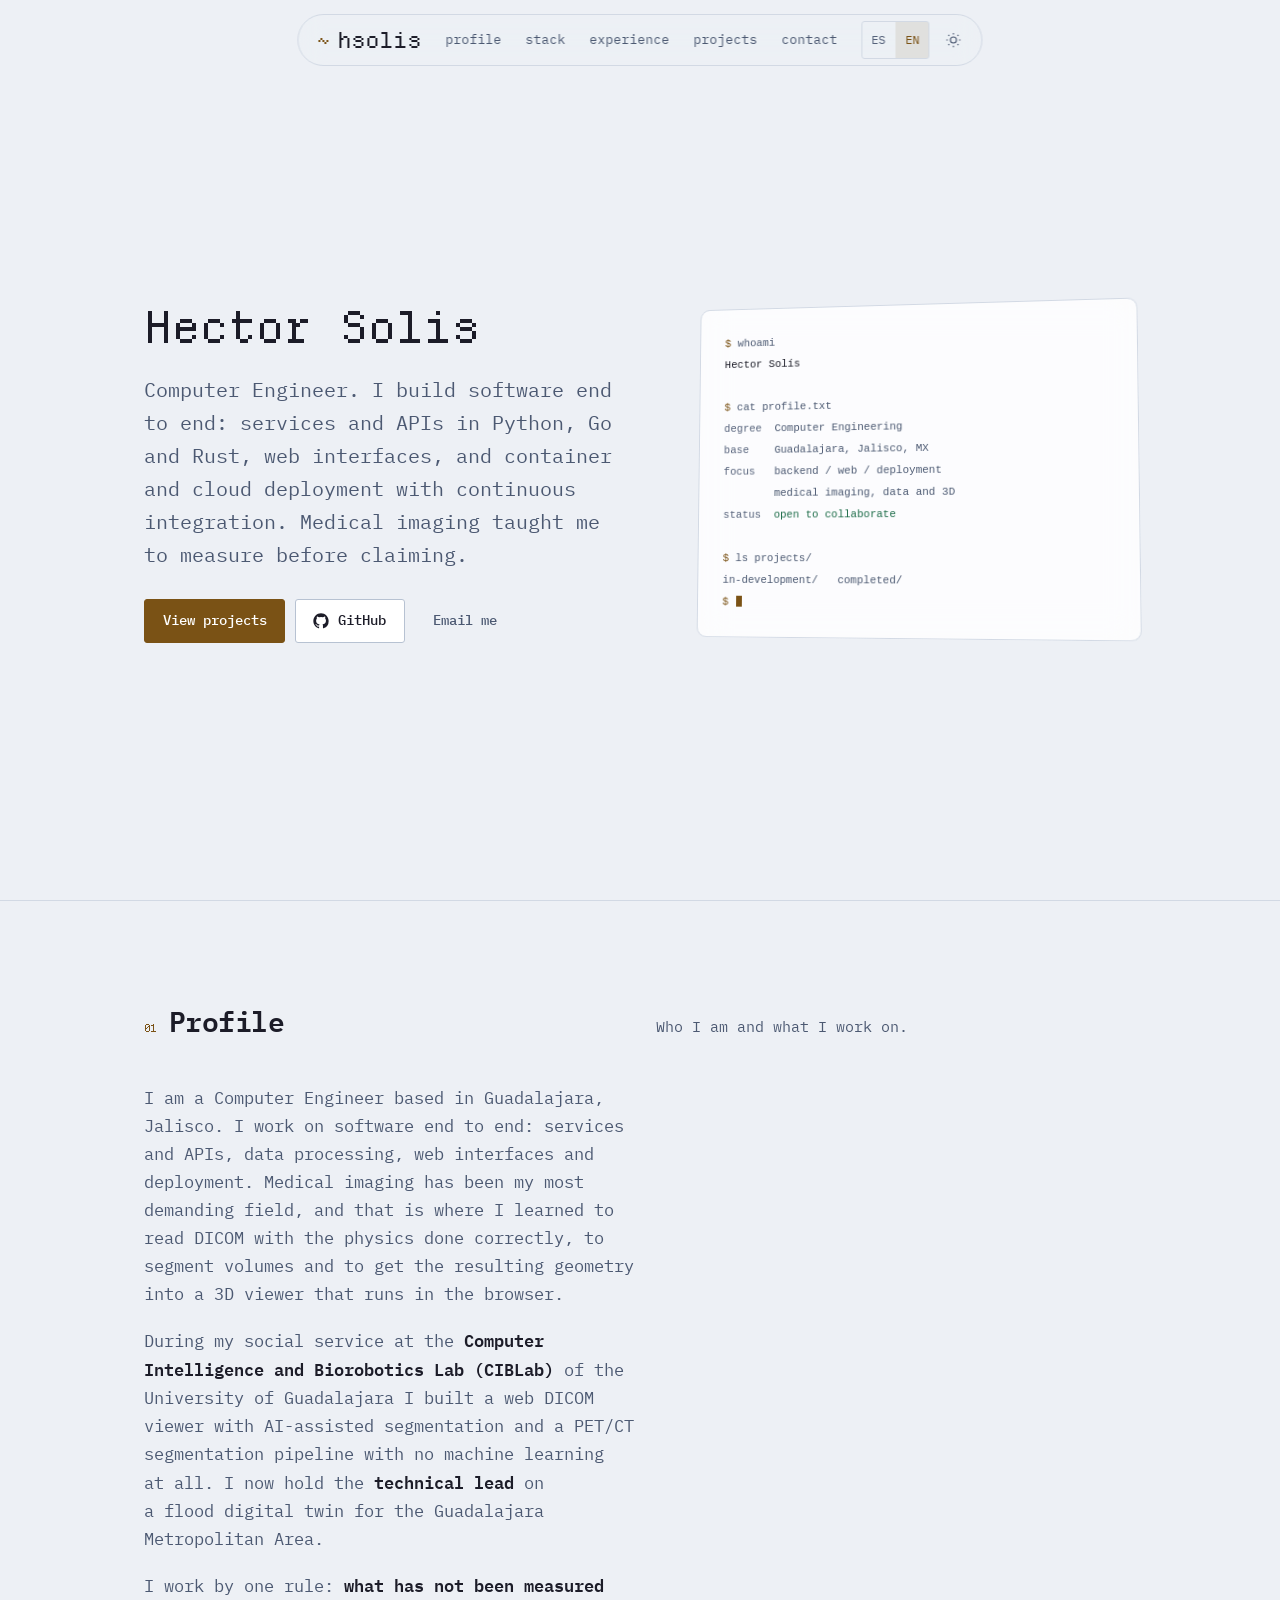
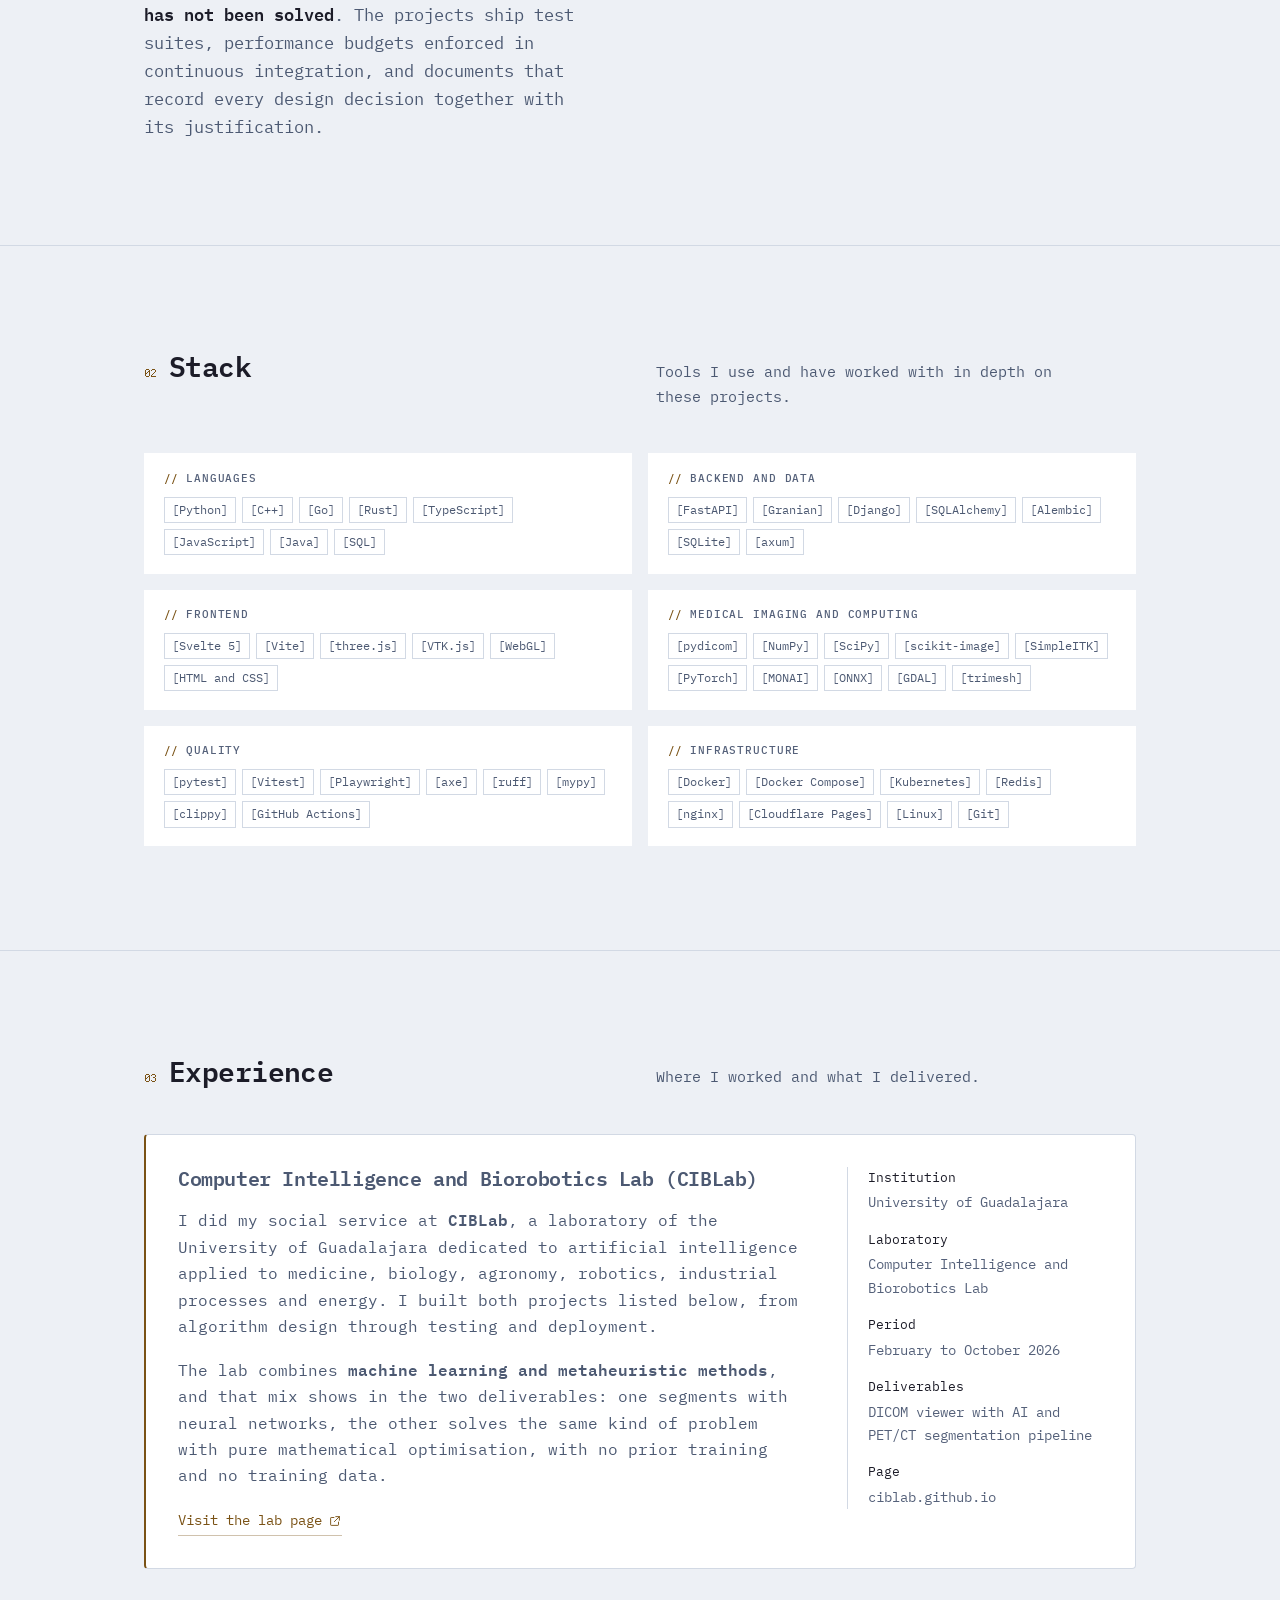
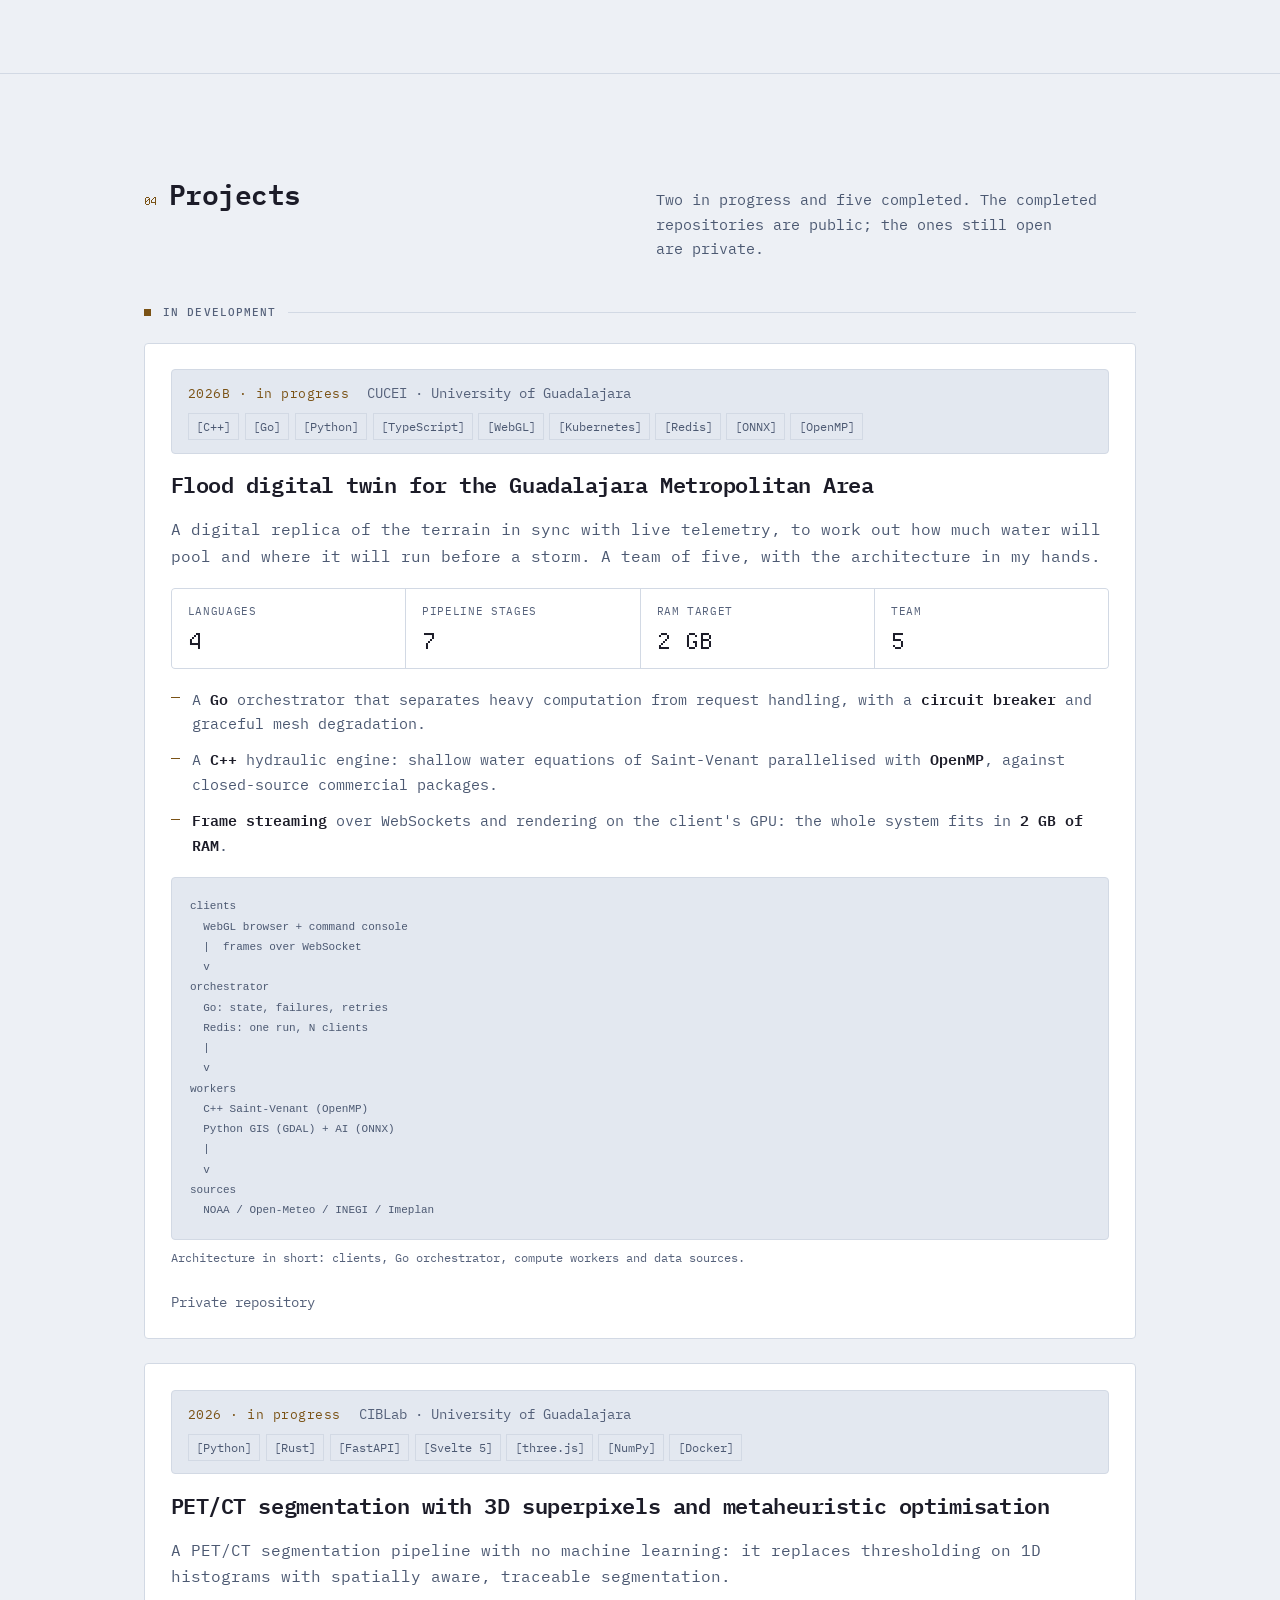
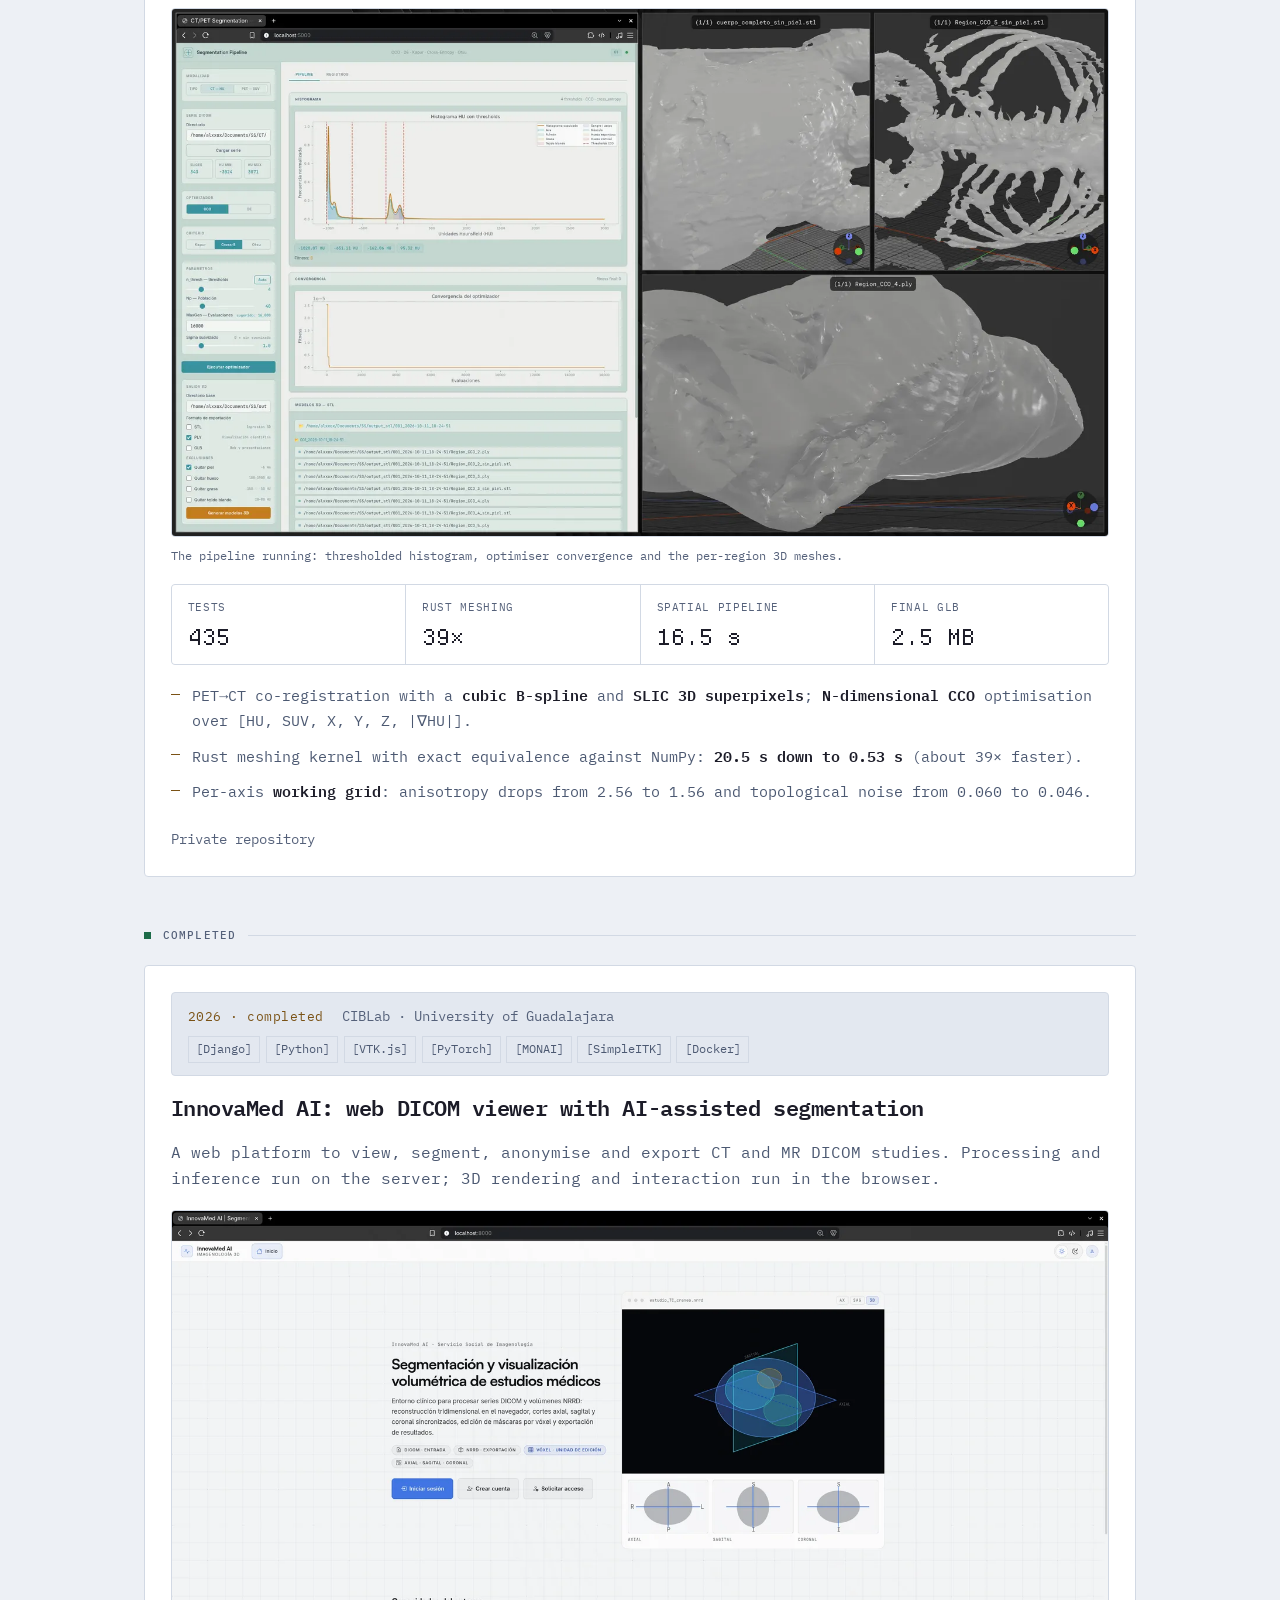
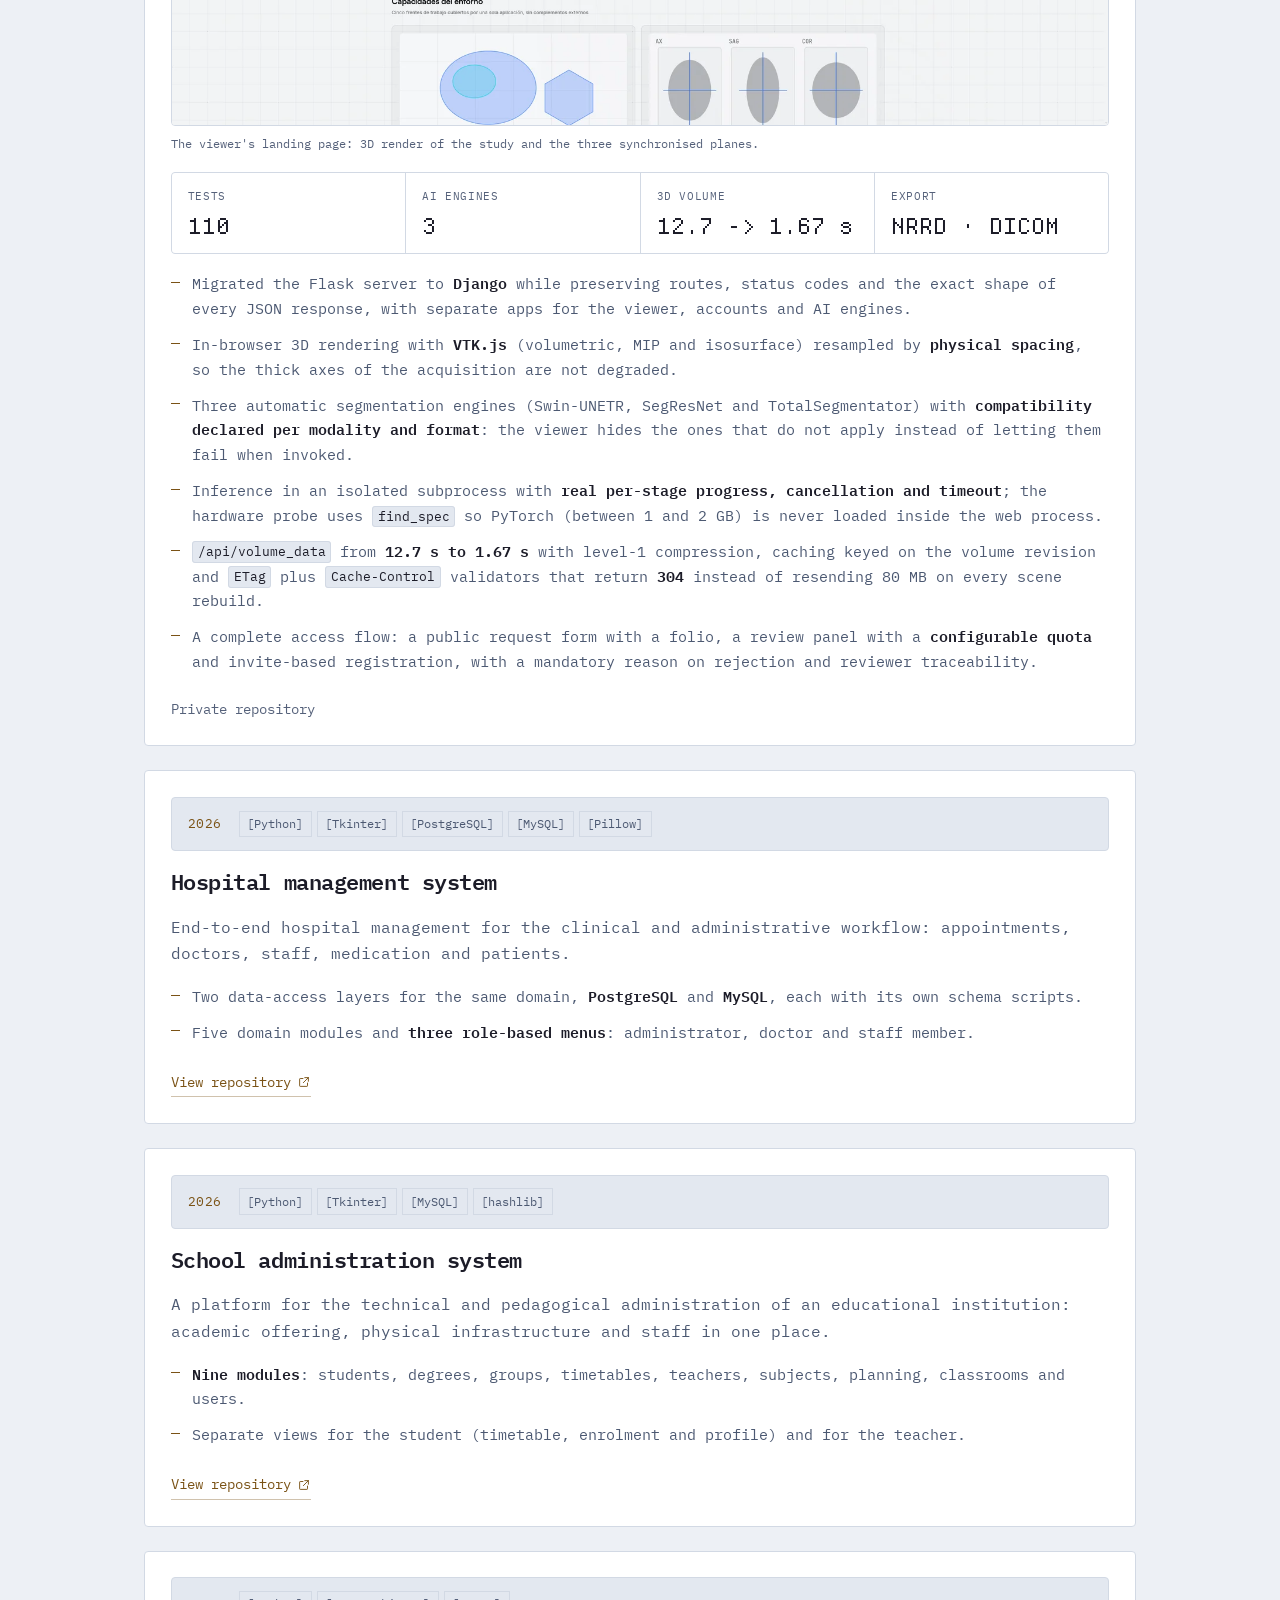
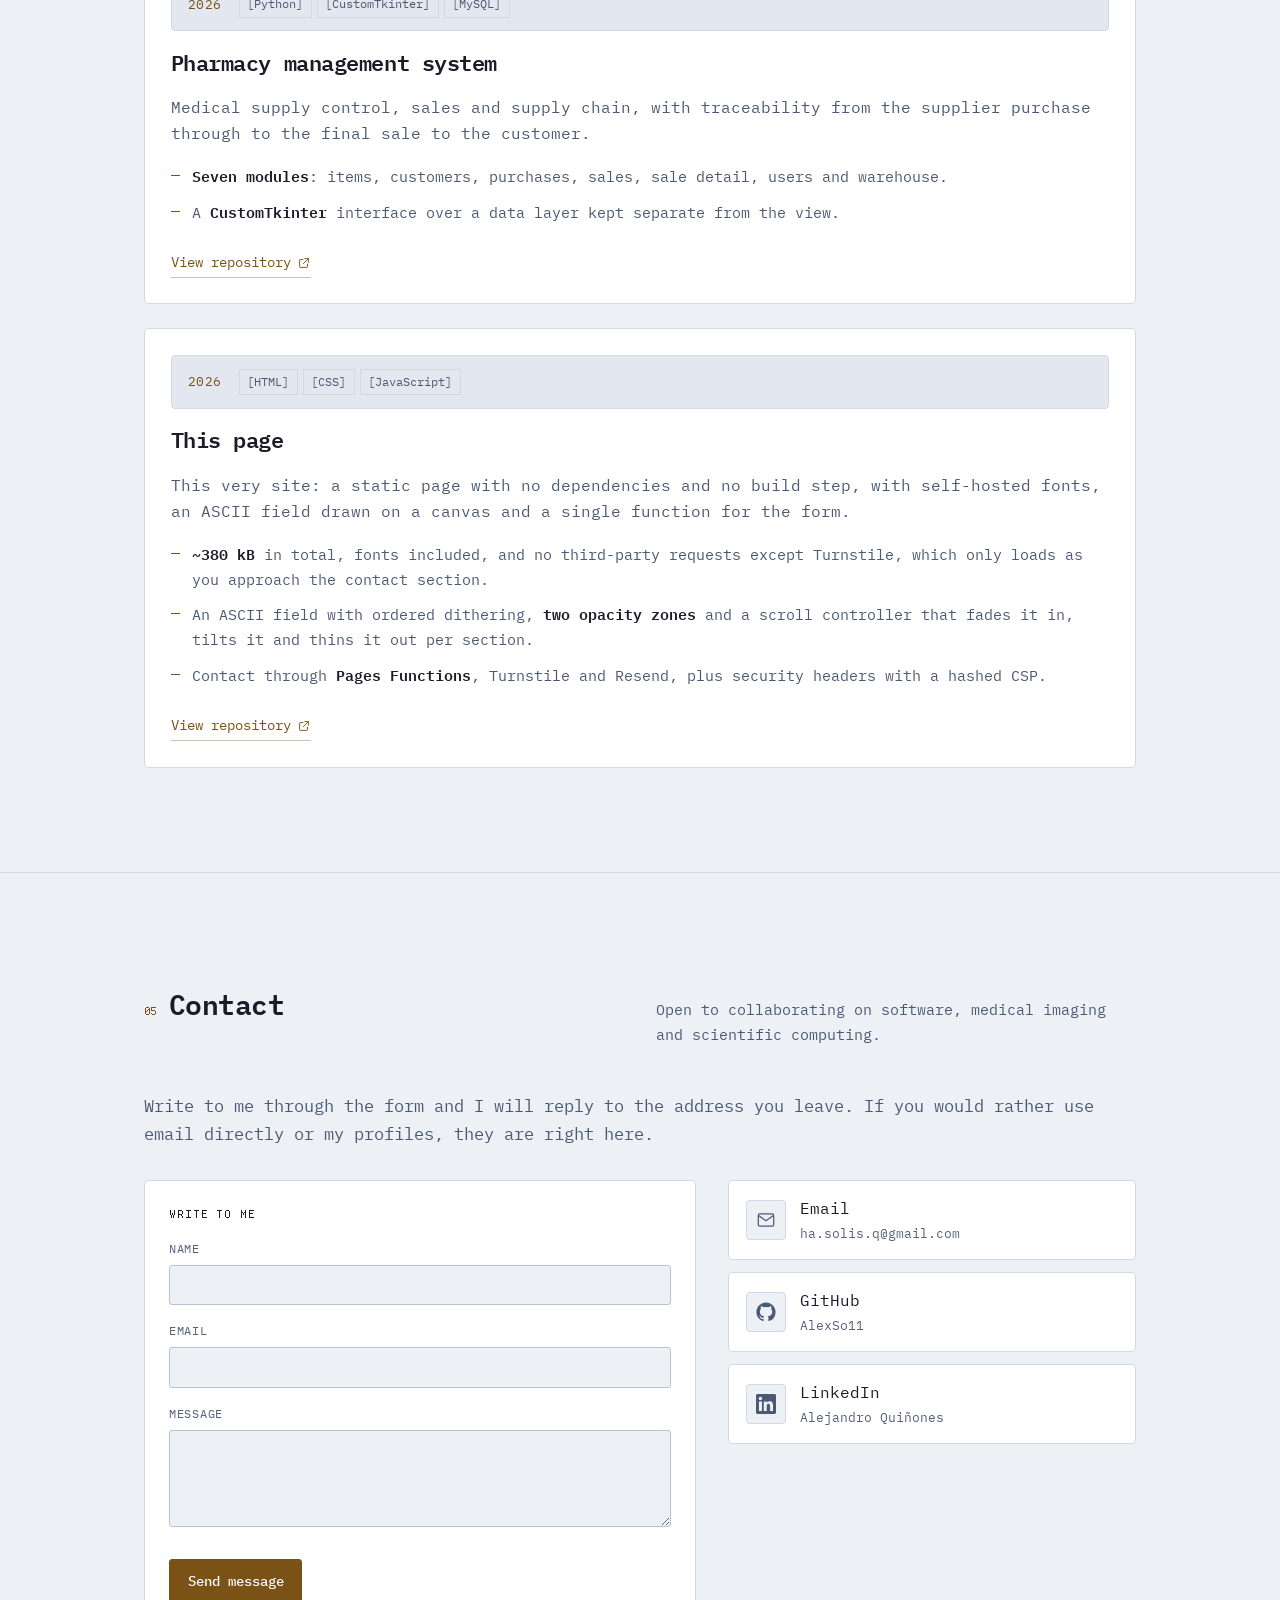
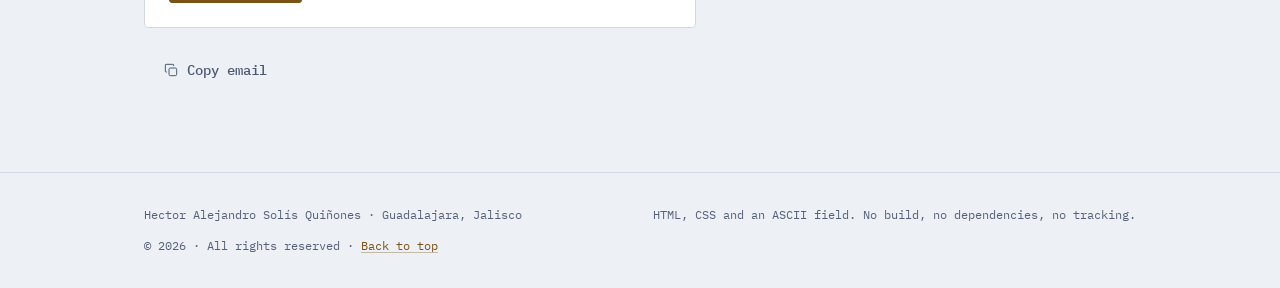
==== commit ad985334: "feat: el stack dice en qué proyecto se usó cada herramienta" ====
--- a/en/index.html
+++ b/en/index.html
@@ -521,15 +521,6 @@
                     <span class="meta__org">Private repository</span>
                   </p>
                 </div>
-
-
-                <figure class="escena-figura" data-reveal data-fallo="The 3D viewer could not be loaded.">
-                  <canvas class="escena escena--gemelo" data-escena="gemelo" aria-hidden="true"></canvas>
-                      <figcaption>
-                        Terrain mesh with the accumulation wave.
-                      </figcaption>
-                </figure>
-              </div>
               </article>
 
               <article class="project">
@@ -608,43 +599,11 @@
                   </li>
                 </ul>
 
-
-                <figure class="captura">
-                  <div class="captura__marco">
-<img
-                    src="../assets/img/ct-pet-segmentacion.webp"
-                    width="1600"
-                    height="900"
-                    loading="lazy"
-                    decoding="async"
-                    alt="The PET/CT segmentation pipeline panel: Hounsfield unit histogram with the thresholds marked, the optimiser convergence curve and the generated 3D meshes for the whole body and each region."
-                  />
-                  </div>
-
-                  <figcaption>
-                    The pipeline running: thresholded histogram, optimiser convergence
-                    and the per-region 3D meshes.
-                  </figcaption>
-                </figure>
-
                 <p class="project__links">
                   <span class="meta__org">Private repository</span>
                 </p>
-
-                    
-
-                
-                            </div>
-
-
-                <figure class="escena-figura" data-reveal data-fallo="The 3D viewer could not be loaded.">
-                  <canvas class="escena escena--proyecto" data-escena="petct" aria-hidden="true"></canvas>
-                      <figcaption>
-                        Point cloud of the segmented volume, with the clipping plane.
-                      </figcaption>
-                </figure>
-              </div>
-              </article>
+              </div>
+            </article>
               </div>
             </section>
 
@@ -681,6 +640,21 @@
                   DICOM studies. Processing and inference run on the server; 3D
                   rendering and interaction run in the browser.
                 </p>
+
+                <figure class="captura">
+                  <img
+                    src="../assets/img/innovamed-visor.webp"
+                    width="1600"
+                    height="877"
+                    loading="lazy"
+                    decoding="async"
+                    alt="InnovaMed AI landing page: the 3D viewer with the study model, the synchronised axial, sagittal and coronal planes, and the sign-in actions."
+                  />
+                  <figcaption>
+                    The viewer's landing page: 3D render of the study and the
+                    three synchronised planes.
+                  </figcaption>
+                </figure>
 
                 <dl class="facts">
                   <div class="facts__item">
@@ -740,45 +714,13 @@
                   </li>
                 </ul>
 
-
-                <figure class="captura">
-                  <div class="captura__marco">
-<img
-                    src="../assets/img/innovamed-visor.webp"
-                    width="1600"
-                    height="877"
-                    loading="lazy"
-                    decoding="async"
-                    alt="InnovaMed AI landing page: the 3D viewer with the study model, the synchronised axial, sagittal and coronal planes, and the sign-in actions."
-                  />
-                  </div>
-
-                  <figcaption>
-                    The viewer's landing page: 3D render of the study and the
-                    three synchronised planes.
-                  </figcaption>
-                </figure>
-
                 <p class="project__links">
                   <span class="meta__org">Private repository</span>
                 </p>
-
-                    
-
-                
-                            </div>
-
-
-                <figure class="escena-figura" data-reveal data-fallo="The 3D viewer could not be loaded.">
-                  <canvas class="escena escena--proyecto" data-escena="innova" aria-hidden="true"></canvas>
-                      <figcaption>
-                        Skull reconstruction with the clipping plane.
-                      </figcaption>
-                </figure>
-              </div>
-              </article>
-
-            <article class="project project--compacta">
+              </div>
+            </article>
+
+            <article class="project">
                             <div class="project__meta">
                 <p class="meta__period">2026</p>
 <ul class="chips">
@@ -962,7 +904,6 @@
         aria-labelledby="contacto-title"
         data-reveal-group
       >
-        <canvas class="escena escena--contacto" data-escena="contacto" aria-hidden="true"></canvas>
         <div class="wrap">
           <div class="section__head" data-reveal>
             <h2 class="section__title" id="contacto-title">
--- a/assets/css/style.css
+++ b/assets/css/style.css
@@ -636,29 +636,10 @@
   gap: clamp(2rem, 5vw, 3.5rem);
 }
 
-/* El escenario de la columna derecha: el lienzo 3D lo llena y la terminal flota
-   dentro como una tarjeta. El tope de ancho no es cosmético: sin él la terminal
-   se estiraba a 1600 px en una pantalla grande, y su inclinación con perspectiva
-   empujaba el borde fuera de la ventana. */
-/* La terminal, sola en su columna y centrada con ella. El tope de ancho no es
-   cosmético: sin él se estiraba a 1600 px en una pantalla grande y su
-   inclinación con perspectiva empujaba el borde fuera de la ventana. */
-.terminal-lag {
-  /* La tarjeta se ciñe a su línea más larga en vez de estirarse a la columna. */
-  width: fit-content;
-  max-width: 100%;
-  justify-self: center;
-}
-
-@media (min-width: 1000px) {
+@media (min-width: 960px) {
   .hero__in {
-    /* La columna derecha tiene un mínimo de 36rem: por debajo de eso el terminal
-       a 22 px se cortaba, porque el texto no parte (la alineación de las fichas
-       depende de los espacios). La izquierda cede lo que haga falta por encima
-       de los 66 caracteres de lectura cómoda. */
-    grid-template-columns: minmax(0, var(--medida)) minmax(34rem, 1fr);
-    column-gap: clamp(2rem, 4vw, 4rem);
-    align-items: center;
+    grid-template-columns: minmax(0, 1.05fr) minmax(0, 0.95fr);
+    align-items: start;
   }
 }
 
@@ -1089,30 +1070,6 @@
   min-width: 0;
 }
 
-/* En una pantalla muy ancha, la tarjeta que tiene figura la pone en su propia
-   columna: así el ancho se reparte entre el texto y la imagen en vez de estirar
-   las líneas hasta los 150 caracteres. `:has()` deja fuera a las tarjetas que no
-   tienen figura, que siguen a una columna. */
-/* En pantalla ancha, la tarjeta que tiene escena 3D le da la columna derecha y
-   deja todo lo demás a la izquierda: el texto y, debajo, la imagen. `:has()`
-   deja fuera a las tarjetas sin escena, que siguen a una columna. */
-@media (min-width: 1000px) {
-  .project__body:has(> .escena-figura) {
-    grid-template-columns: minmax(0, 1.2fr) minmax(0, 0.8fr);
-    column-gap: clamp(1.5rem, 3vw, 3rem);
-    align-items: start;
-  }
-
-  /* El texto va en un envoltorio propio, así que la rejilla tiene dos hijos y
-     una sola fila. Abarcar cuarenta filas para que la escena llegara abajo
-     sumaba treinta y nueve huecos de 18 px: 718 px de aire. */
-  /* El panel se estira a la altura de su columna y el lienzo lo llena: antes se
-     quedaba en 348 px pegados arriba y dejaba hasta 861 px de nada debajo. */
-  .project__body:has(> .escena-figura) > .escena-figura {
-    align-self: stretch;
-  }
-}
-
 .project__title {
   font-size: clamp(1.15rem, 2.6vw, 1.4rem);
 }
@@ -1497,73 +1454,6 @@
   line-height: 1.55;
 }
 
-/* 15.25 Escenas 3D ---------------------------------------------------------- */
-
-.escena {
-  display: block;
-}
-
-.escena-figura {
-  display: grid;
-  /* El lienzo se lleva el espacio y el pie se queda abajo. */
-  grid-template-rows: minmax(0, 1fr) auto;
-  gap: 0.6rem;
-  margin: 0;
-  padding: 0.6rem;
-  border: 1px solid var(--line);
-  border-radius: var(--radius);
-  background: var(--glass);
-  backdrop-filter: blur(12px) saturate(1.1);
-  box-shadow: 0 14px 30px -22px var(--shadow);
-}
-
-/* Si el visor no carga se dice, en vez de dejar un marco vacío sin explicación. */
-.escena-figura[data-error] {
-  border-style: dashed;
-  border-color: var(--line-2);
-}
-
-.escena-figura[data-error] .escena {
-  display: none;
-}
-
-.escena-figura[data-error] figcaption {
-  color: var(--fg-2);
-}
-
-.escena-figura figcaption {
-  color: var(--fg-3);
-  font-size: 0.75rem;
-  line-height: 1.55;
-}
-
-.escena--gemelo,
-.escena--proyecto {
-  width: 100%;
-  height: 100%;
-  min-height: 15rem;
-  border-radius: var(--radius-sm);
-}
-
-/* La esfera del contacto va por detrás del contenido: por eso el envoltorio
-   necesita ser un elemento posicionado y quedar por encima. */
-.escena--contacto {
-  position: absolute;
-  inset: 0;
-  width: 100%;
-  height: 100%;
-  pointer-events: none;
-  opacity: 0.45;
-}
-
-/* El 3D es cosa de pantallas anchas, y el móvil no debe pagarlo: si no hay
-   sitio, los lienzos ni se ven ni se rellenan. */
-@media (max-width: 999px) {
-  .escena {
-    display: none;
-  }
-}
-
 /* 15.3 Captura de pantalla -------------------------------------------------- */
 
 /* La captura del visor tiene fondo claro propio, así que va enmarcada como un
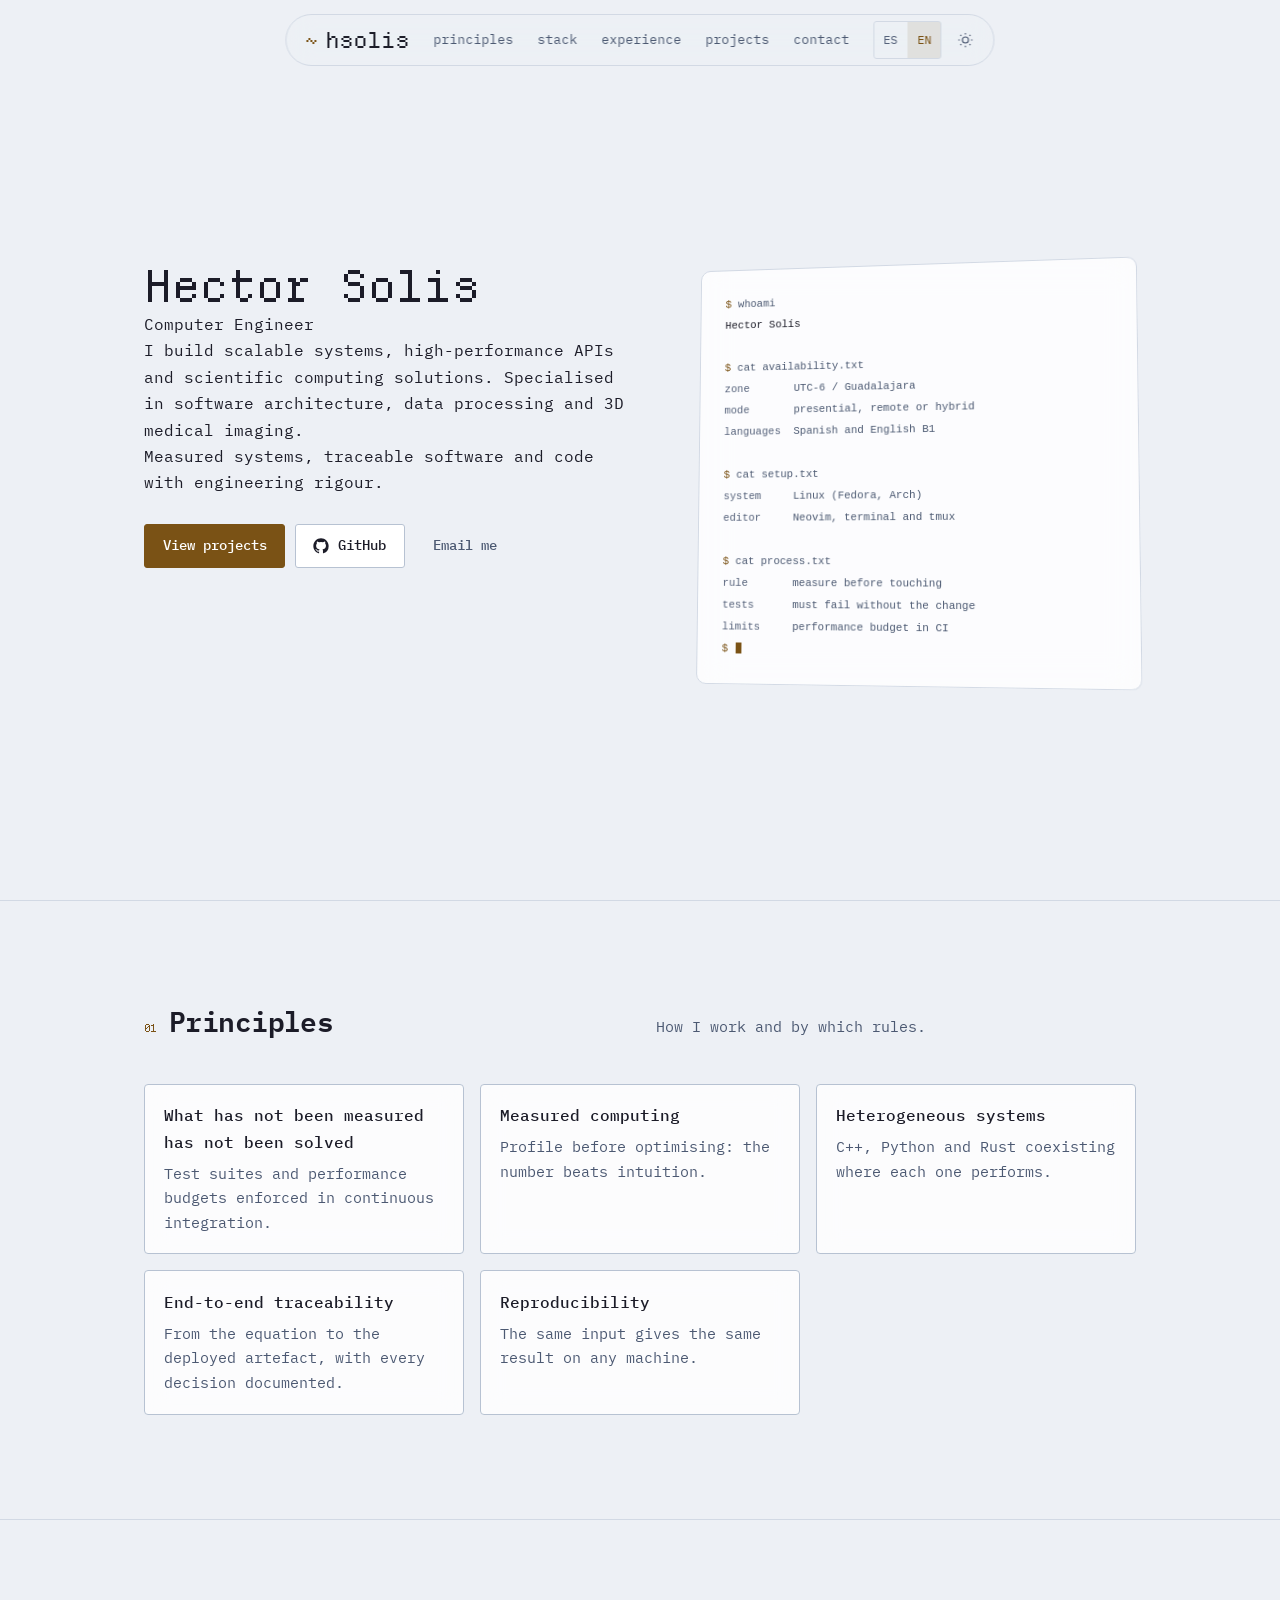
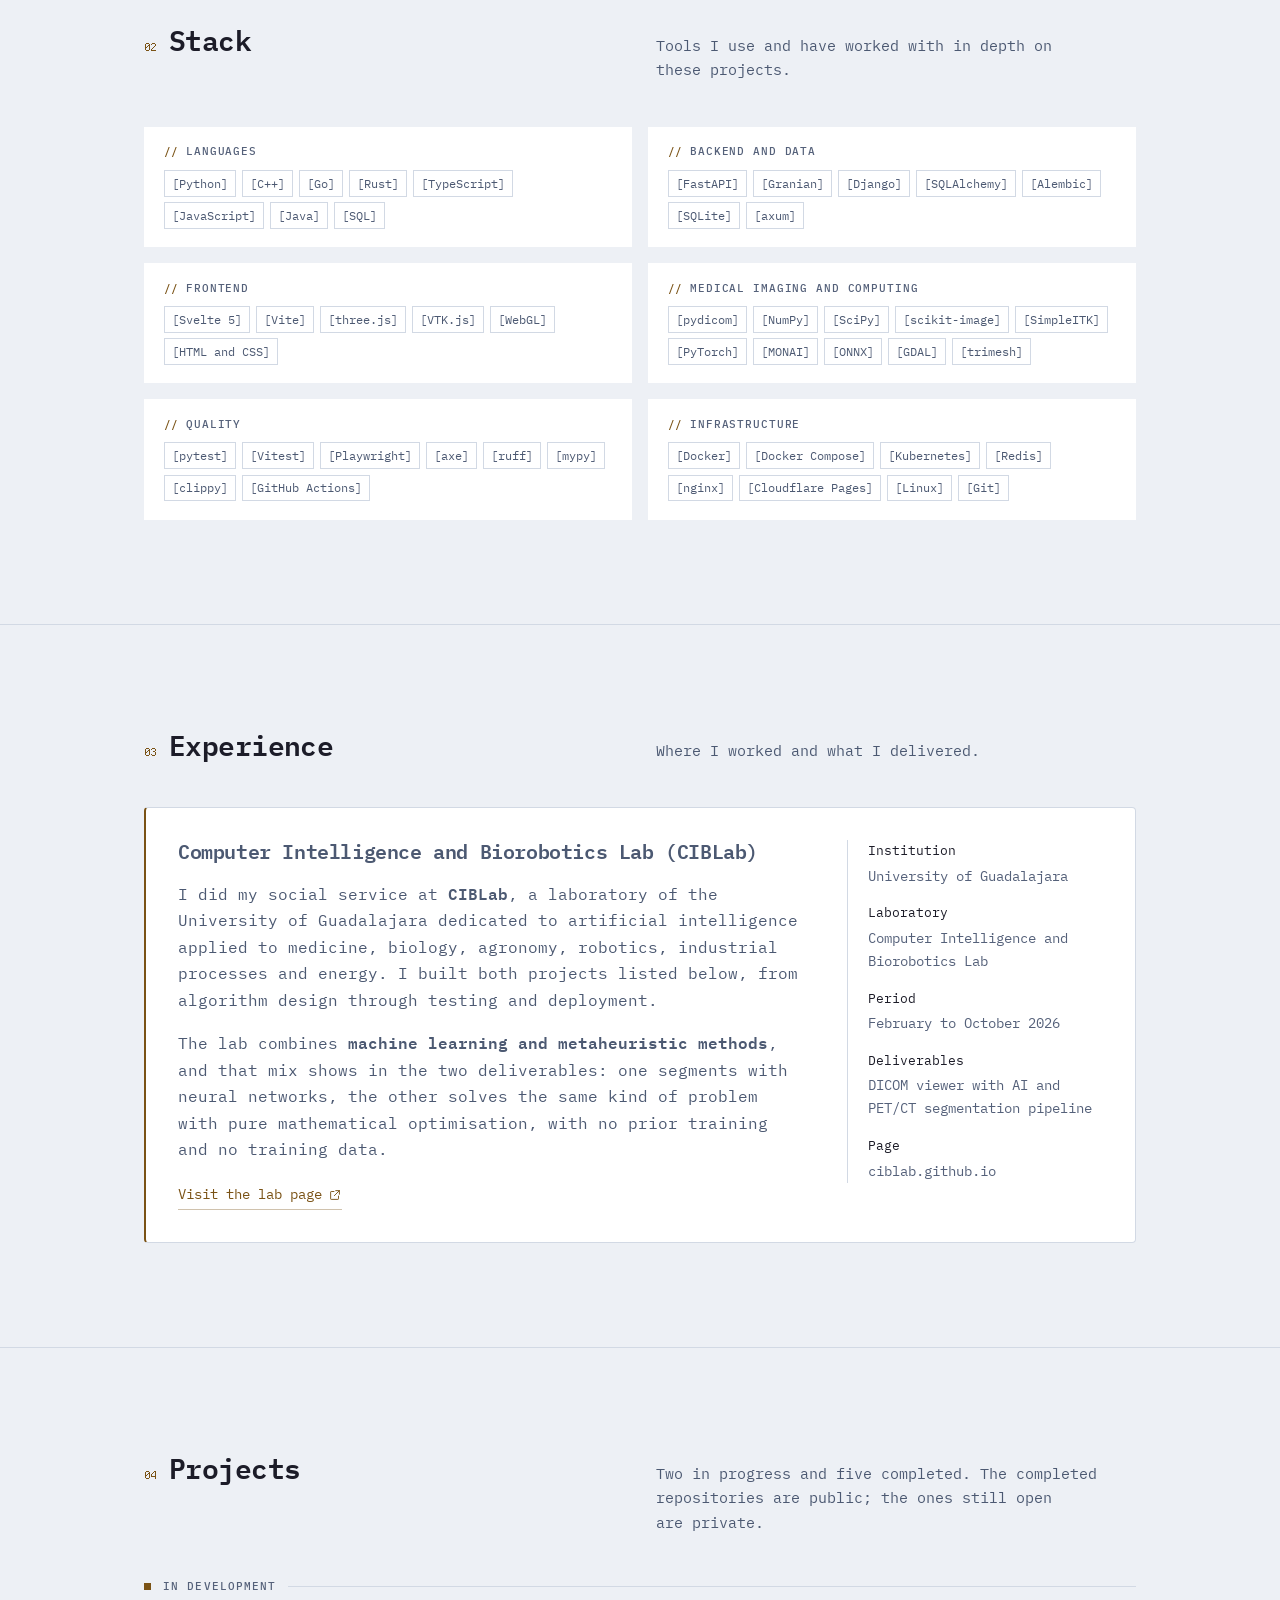
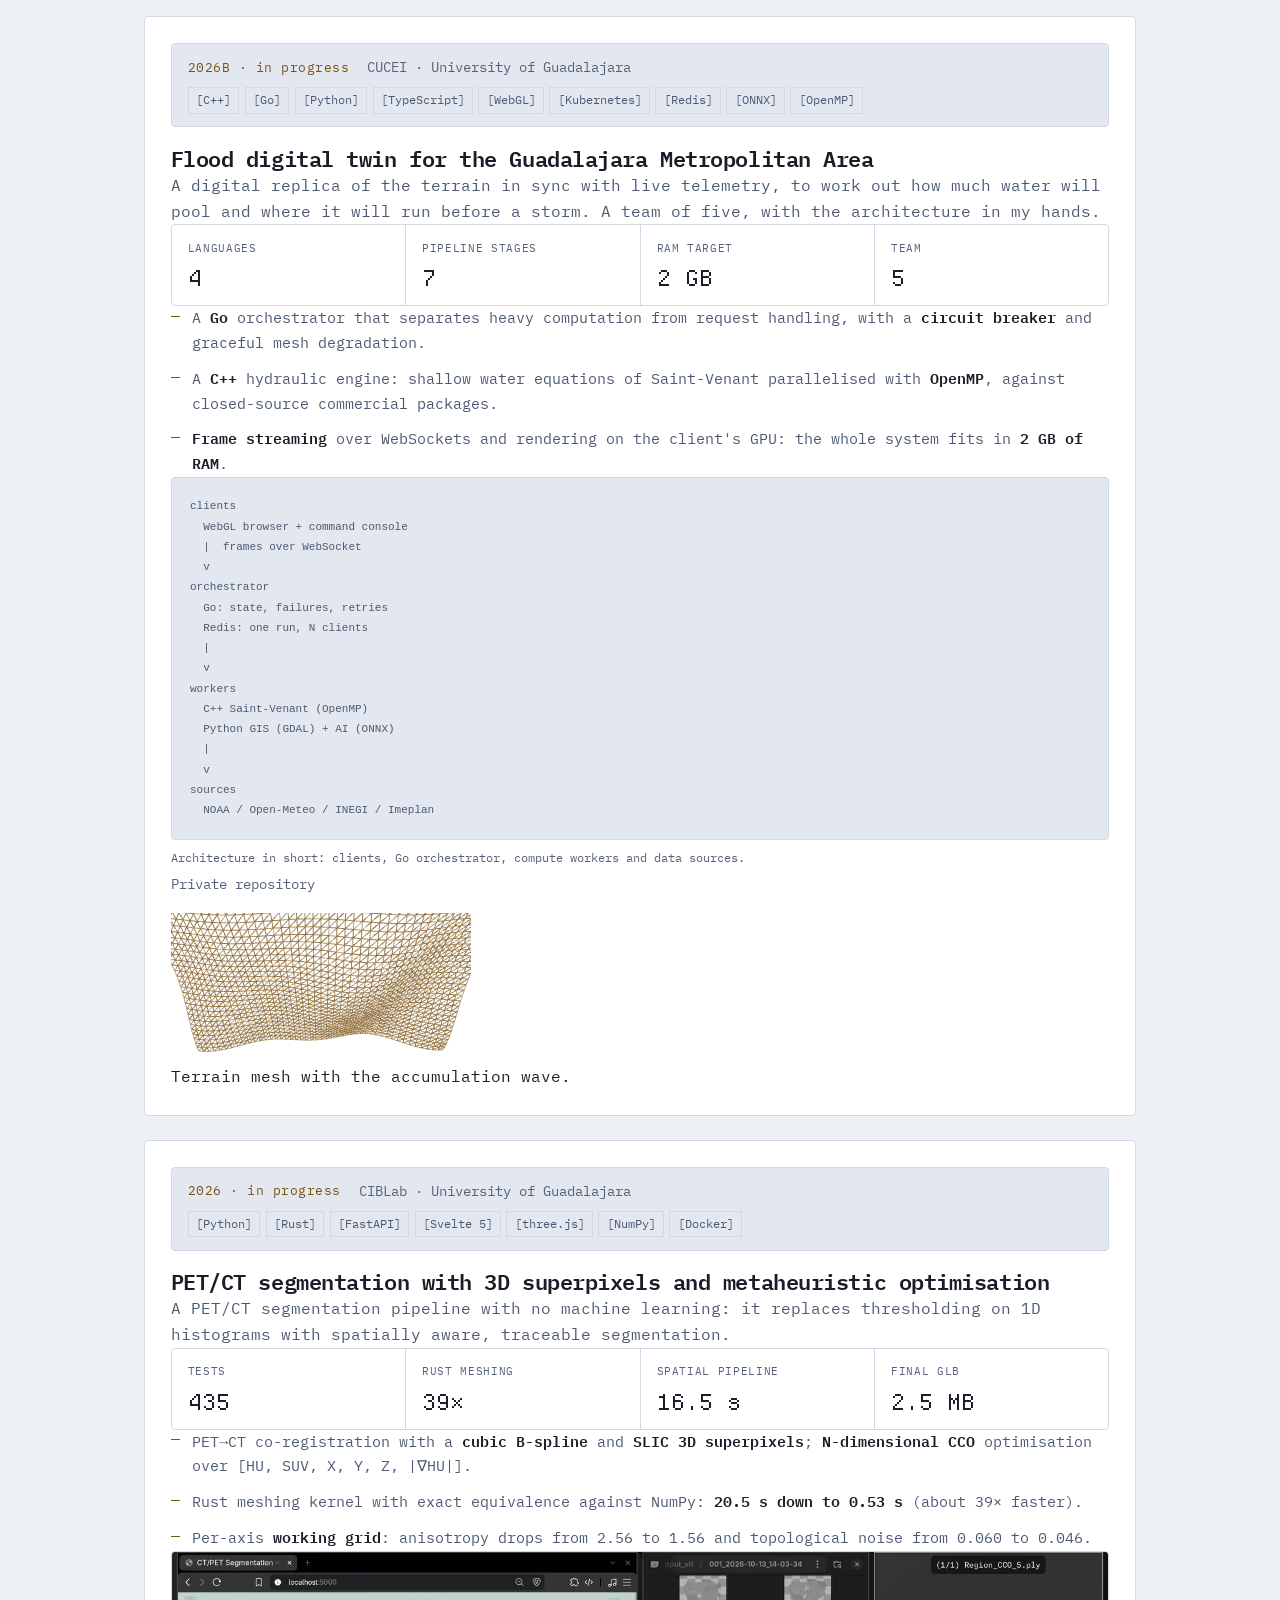
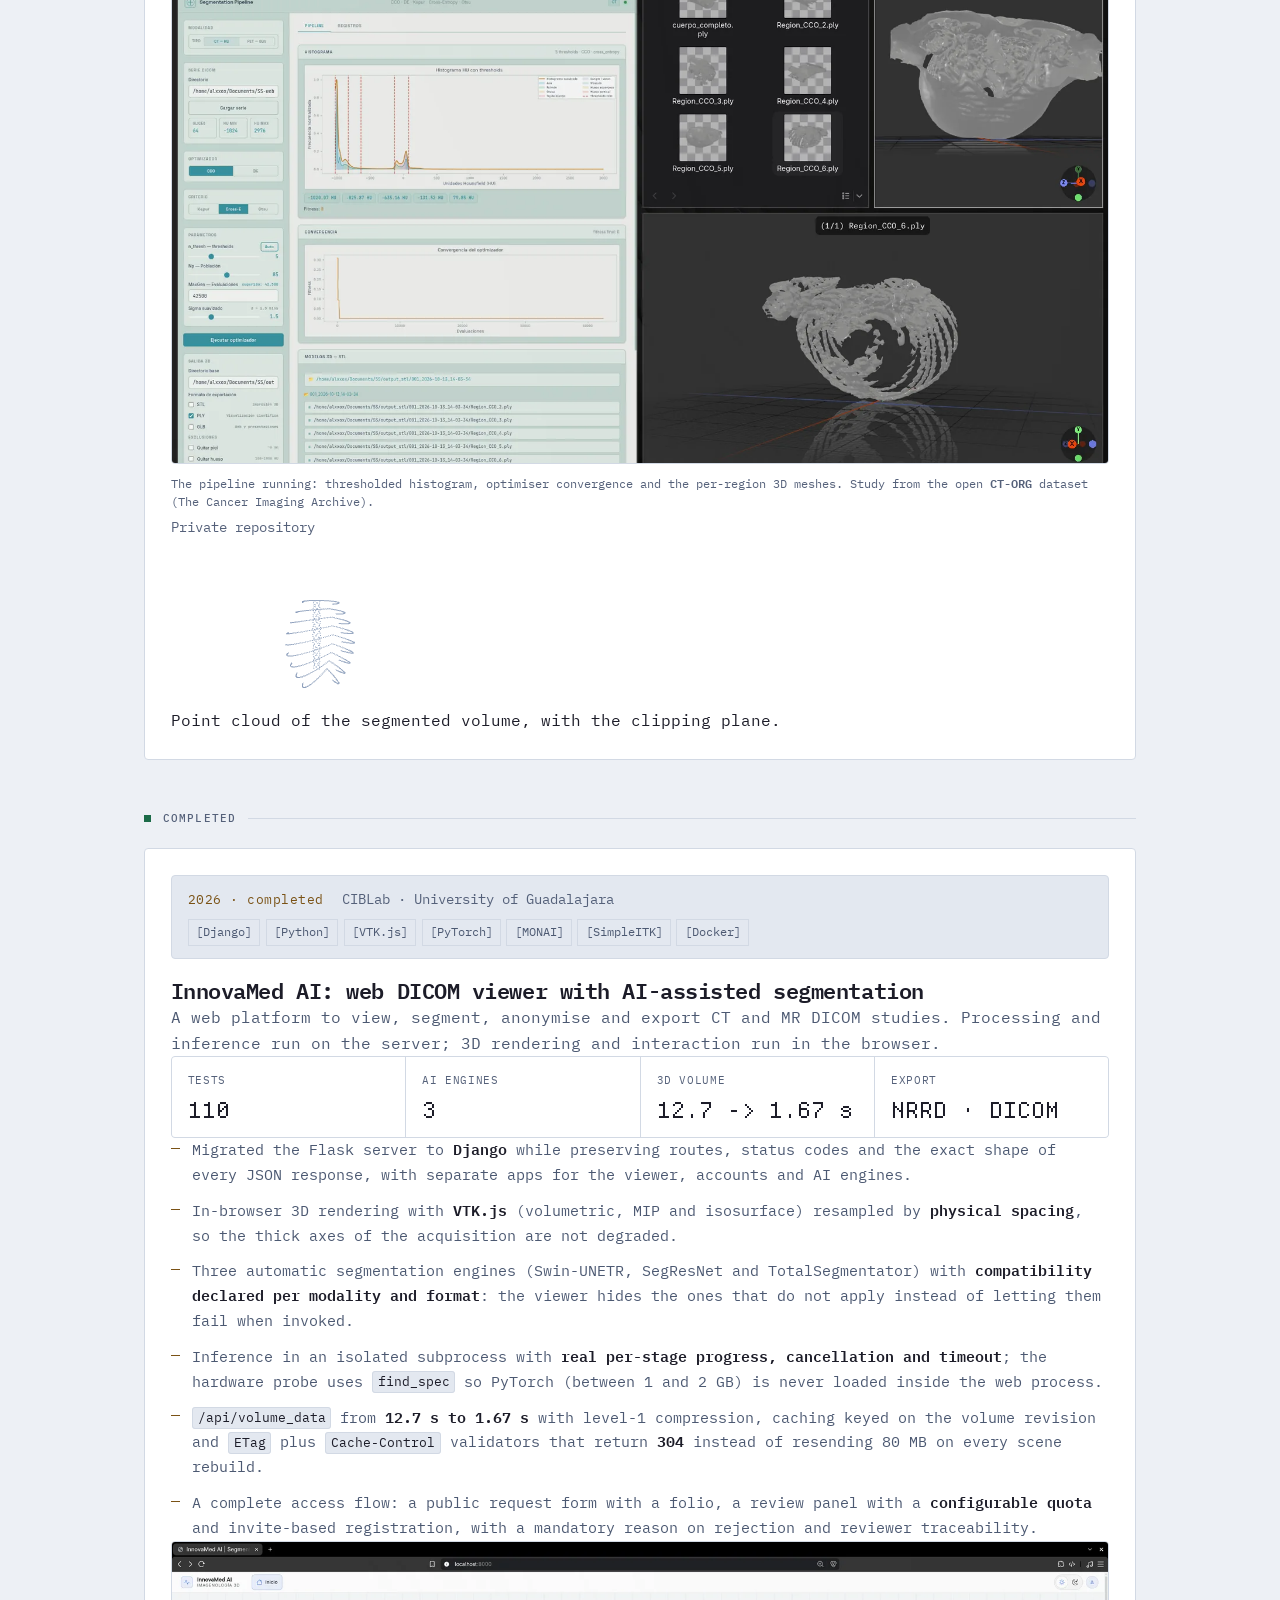
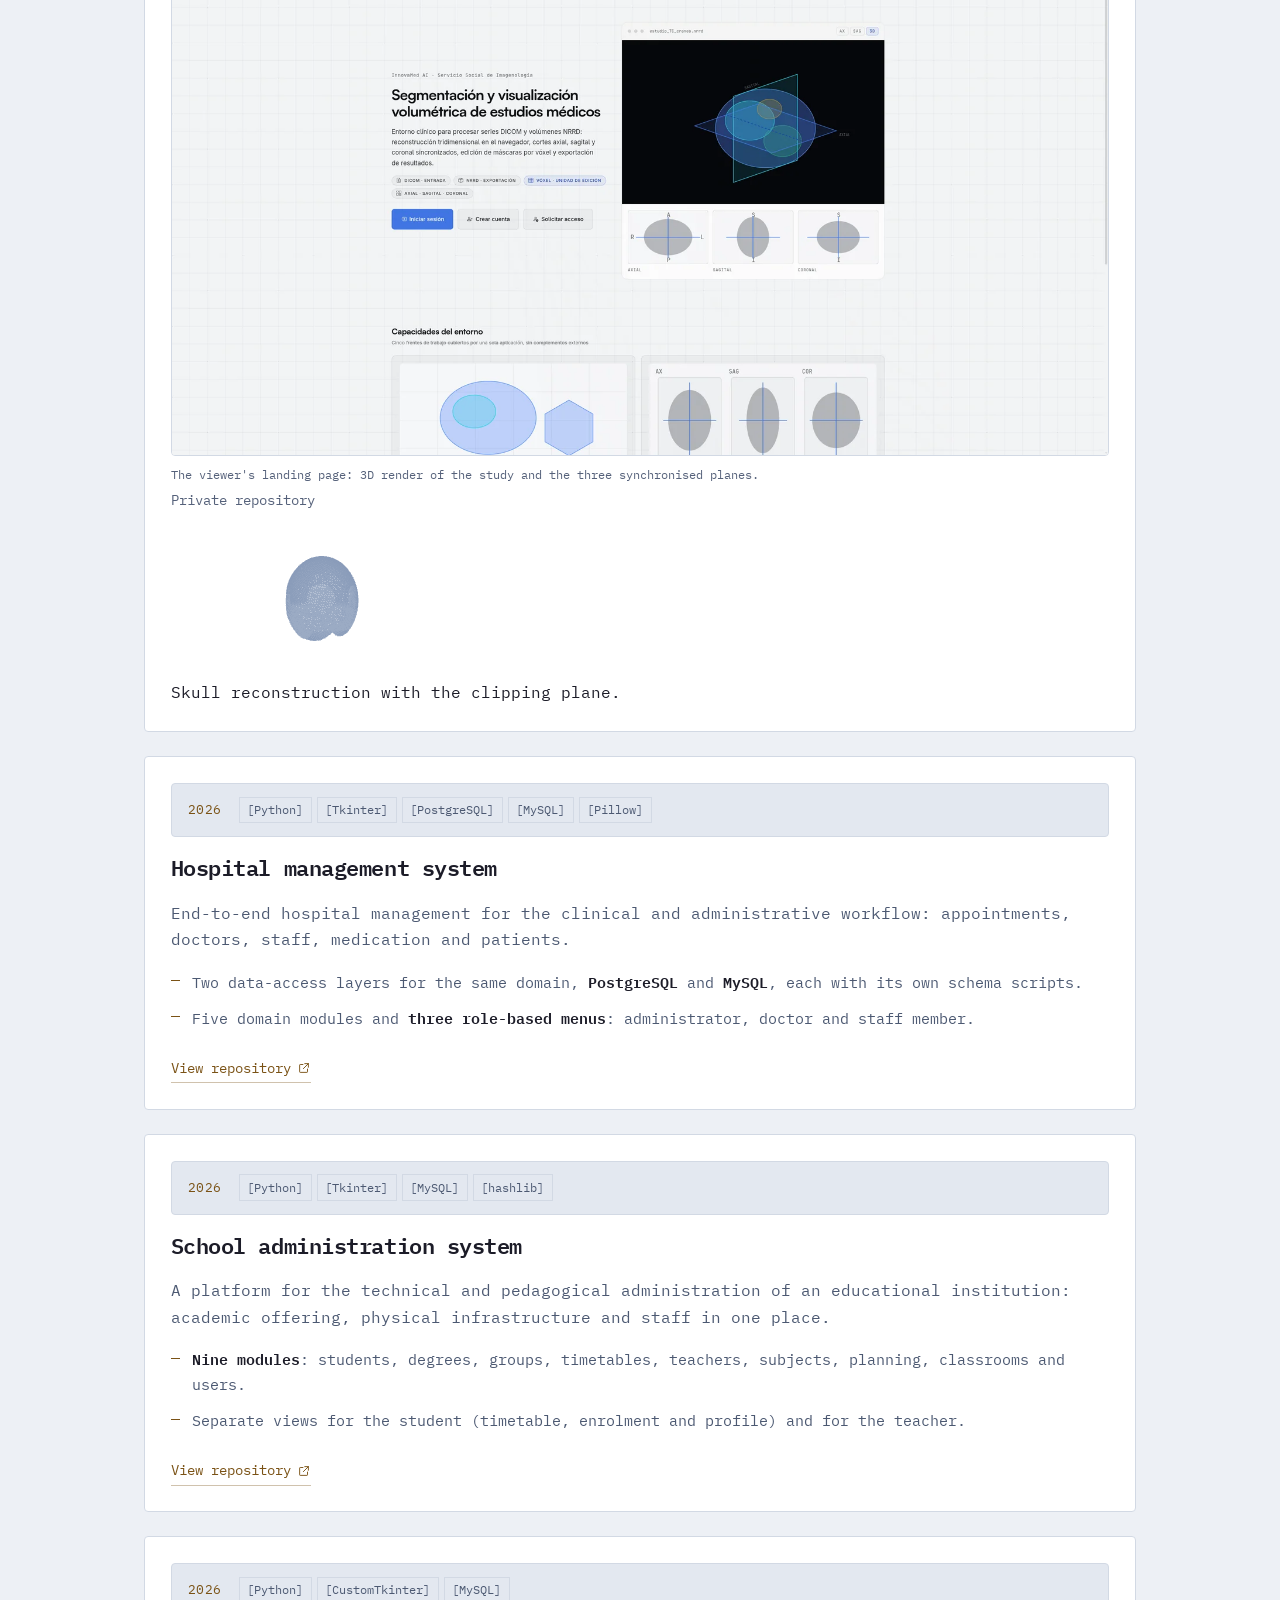
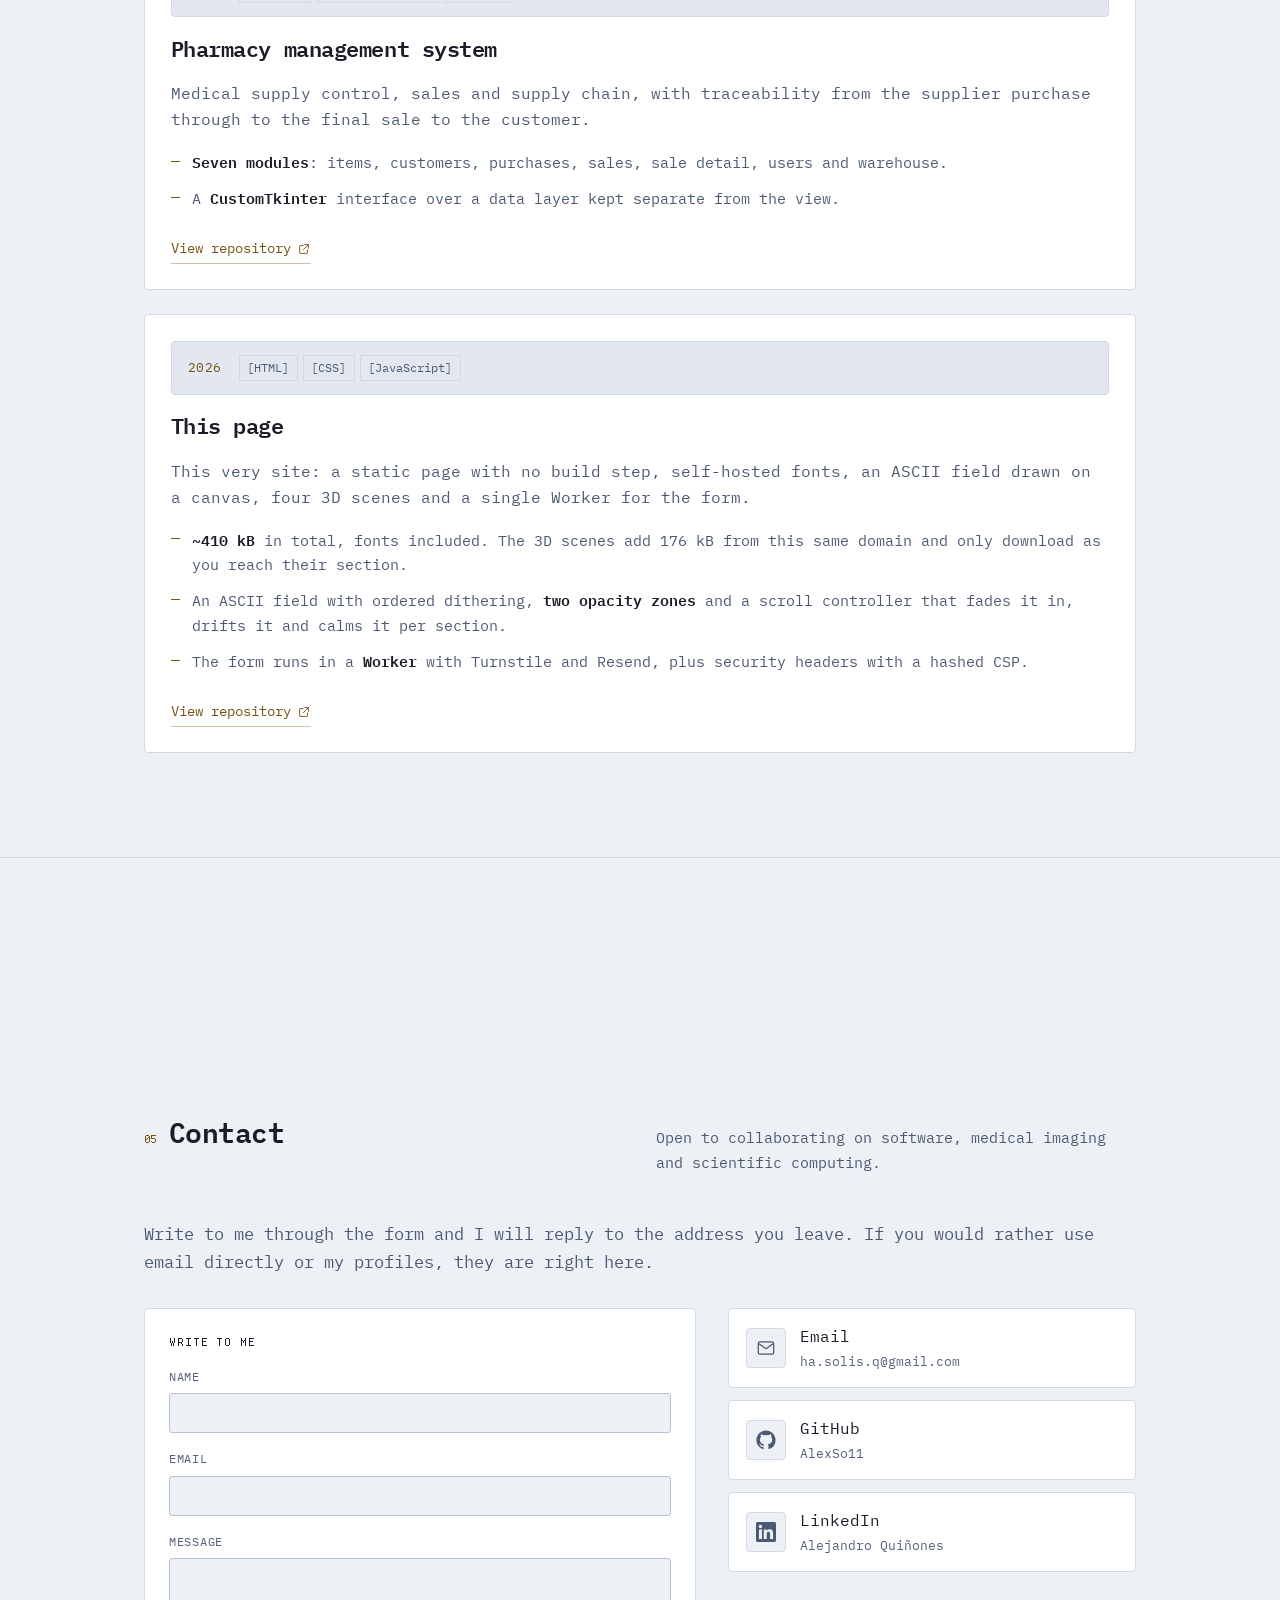
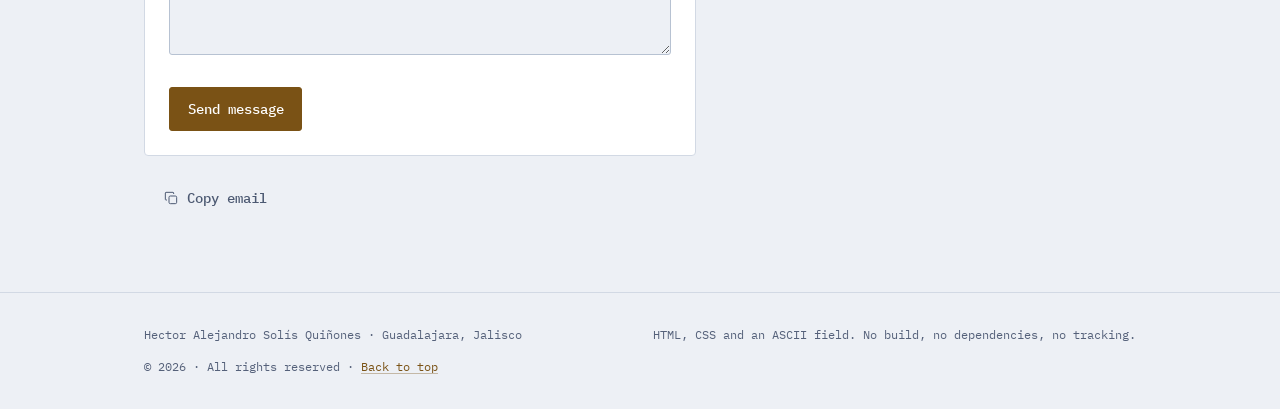
==== commit b2db35fe: "fix: sustituir la captura de PET/CT por una del dataset abierto CT-ORG La anterior mostraba un estud" ====
--- a/en/index.html
+++ b/en/index.html
@@ -19,7 +19,7 @@
       content="Software end to end: services in Python, Go and Rust, web interfaces, cloud deployment and medical imaging."
     />
     <link rel="icon" href="../assets/img/favicon.svg" type="image/svg+xml" />
-    <link rel="stylesheet" href="../assets/css/style.css" />
+    <link rel="stylesheet" href="../assets/css/style.css?v=3" />
     <script>
       (function () {
         var theme = null;
@@ -52,7 +52,7 @@
         </a>
 
         <nav class="nav" aria-label="Sections">
-          <a href="#perfil">profile</a>
+          <a href="#principios">principles</a>
           <a href="#stack">stack</a>
 <a href="#experiencia">experience</a>
                     <a href="#proyectos">projects</a>
@@ -110,15 +110,19 @@
     <main id="main">
       <section class="hero" id="top" data-reveal-group>
         <div class="wrap hero__in">
-          <div>
+          <div class="hero__copy">
             <h1 class="hero__name" data-reveal>
               <span>Hector Solis</span>
             </h1>
-            <p class="hero__role" data-reveal>
-              Computer Engineer. I build software end to end: services and APIs
-              in Python, Go and Rust, web interfaces, and container and cloud
-              deployment with continuous integration. Medical imaging taught me
-              to measure before claiming.
+                        <p class="hero__title" data-reveal>Computer Engineer</p>
+            <p class="hero__lead" data-reveal>
+              I build scalable systems, high-performance APIs and scientific
+              computing solutions. Specialised in software architecture, data
+              processing and 3D medical imaging.
+            </p>
+            <p class="hero__claim" data-reveal>
+              Measured systems, traceable software and code with engineering
+              rigour.
             </p>
             <div class="hero__actions" data-reveal>
               <a class="btn btn--primary" href="#proyectos">View projects</a>
@@ -148,65 +152,72 @@
             </div>
           </div>
 
-<div class="terminal-lag" data-terminal>
+          <div class="terminal-lag">
   <div class="terminal">
     <pre class="terminal__body"><code><span class="tl"><span class="c">$</span> whoami</span>
 <span class="tl"><b>Hector Solís</b></span>
 <span class="tl"> </span>
-<span class="tl"><span class="c">$</span> cat profile.txt</span>
-<span class="tl"><span class="dim">degree</span>  Computer Engineering</span>
-<span class="tl"><span class="dim">base</span>    Guadalajara, Jalisco, MX</span>
-<span class="tl"><span class="dim">focus</span>   backend / web / deployment</span>
-<span class="tl">        medical imaging, data and 3D</span>
-<span class="tl"><span class="dim">status</span>  <span class="ok">open to collaborate</span></span>
+<span class="tl"><span class="c">$</span> cat availability.txt</span>
+<span class="tl"><span class="dim">zone</span>       UTC-6 / Guadalajara</span>
+<span class="tl"><span class="dim">mode</span>       presential, remote or hybrid</span>
+<span class="tl"><span class="dim">languages</span>  Spanish and English B1</span>
 <span class="tl"> </span>
-<span class="tl"><span class="c">$</span> ls projects/</span>
-<span class="tl">in-development/   completed/</span>
+<span class="tl"><span class="c">$</span> cat setup.txt</span>
+<span class="tl"><span class="dim">system</span>     Linux (Fedora, Arch)</span>
+<span class="tl"><span class="dim">editor</span>     Neovim, terminal and tmux</span>
+<span class="tl"> </span>
+<span class="tl"><span class="c">$</span> cat process.txt</span>
+<span class="tl"><span class="dim">rule</span>       measure before touching</span>
+<span class="tl"><span class="dim">tests</span>      must fail without the change</span>
+<span class="tl"><span class="dim">limits</span>     performance budget in CI</span>
 <span class="tl"><span class="c">$</span> <span class="caret"></span></span></code></pre>
-  </div>
-</div>
+            </div>
+          </div>
         </div>
       </section>
 
       <section
         class="section"
-        id="perfil"
-        aria-labelledby="perfil-title"
+        id="principios"
+        aria-labelledby="principios-title"
         data-reveal-group
       >
         <div class="wrap">
           <div class="section__head" data-reveal>
-            <h2 class="section__title" id="perfil-title">
-              <span class="section__num" aria-hidden="true">01</span> Profile
+            <h2 class="section__title" id="principios-title">
+              <span class="section__num" aria-hidden="true">01</span> Principles
             </h2>
-            <p class="section__note">Who I am and what I work on.</p>
-          </div>
-
-          <div class="prose" data-reveal>
-            <p>
-              I am a Computer Engineer based in Guadalajara, Jalisco. I work on
-              software end to end: services and APIs, data processing, web
-              interfaces and deployment. Medical imaging has been my most
-              demanding field, and that is where I learned to read DICOM with the
-              physics done correctly, to segment volumes and to get the resulting
-              geometry into a 3D viewer that runs in the browser.
-            </p>
-            <p>
-              During my social service at the
-              <strong>Computer Intelligence and Biorobotics Lab (CIBLab)</strong>
-              of the University of Guadalajara I built a web DICOM viewer with
-              AI-assisted segmentation and a PET/CT segmentation pipeline with no
-              machine learning at all. I now hold the
-              <strong>technical lead</strong> on a flood digital twin for the
-              Guadalajara Metropolitan Area.
-            </p>
-            <p>
-              I work by one rule: <strong>what has not been measured has not been
-              solved</strong>. The projects ship test suites, performance budgets
-              enforced in continuous integration, and documents that record every
-              design decision together with its justification.
-            </p>
-          </div>
+            <p class="section__note">How I work and by which rules.</p>
+          </div>
+
+          <ul class="principios" data-reveal>
+            <li>
+              <b>What has not been measured has not been solved</b>
+              <span>
+                Test suites and performance budgets enforced in continuous
+                integration.
+              </span>
+            </li>
+            <li>
+              <b>Measured computing</b>
+              <span>Profile before optimising: the number beats intuition.</span>
+            </li>
+            <li>
+              <b>Heterogeneous systems</b>
+              <span>C++, Python and Rust coexisting where each one performs.</span>
+            </li>
+            <li>
+              <b>End-to-end traceability</b>
+              <span>
+                From the equation to the deployed artefact, with every decision
+                documented.
+              </span>
+            </li>
+            <li>
+              <b>Reproducibility</b>
+              <span>The same input gives the same result on any machine.</span>
+            </li>
+          </ul>
         </div>
       </section>
 
@@ -443,7 +454,8 @@
                     </ul>
               </div>
 
-                <div class="project__body">
+                <div class="project__body"><div class="project__texto">
+                
                   <h4 class="project__title">
                     Flood digital twin for the Guadalajara Metropolitan Area
                   </h4>
@@ -490,7 +502,11 @@
                     </li>
                   </ul>
 
-                  <figure class="diagrama-figura">
+                  
+
+                
+
+                    <figure class="diagrama-figura">
                     <pre
                       class="diagrama"
                       role="img"
@@ -521,6 +537,15 @@
                     <span class="meta__org">Private repository</span>
                   </p>
                 </div>
+
+
+                <figure class="escena-figura" data-reveal data-fallo="The 3D viewer could not be loaded.">
+                  <canvas class="escena escena--gemelo" data-escena="gemelo" aria-hidden="true"></canvas>
+                      <figcaption>
+                        Terrain mesh with the accumulation wave.
+                      </figcaption>
+                </figure>
+              </div>
               </article>
 
               <article class="project">
@@ -538,7 +563,8 @@
                   </ul>
               </div>
 
-              <div class="project__body">
+              <div class="project__body"><div class="project__texto">
+                
                 <h4 class="project__title">
                   PET/CT segmentation with 3D superpixels and metaheuristic
                   optimisation
@@ -548,21 +574,6 @@
                   replaces thresholding on 1D histograms with spatially aware,
                   traceable segmentation.
                 </p>
-
-                <figure class="captura">
-                  <img
-                    src="../assets/img/ct-pet-segmentacion.webp"
-                    width="1600"
-                    height="900"
-                    loading="lazy"
-                    decoding="async"
-                    alt="The PET/CT segmentation pipeline panel: Hounsfield unit histogram with the thresholds marked, the optimiser convergence curve and the generated 3D meshes for the whole body and each region."
-                  />
-                  <figcaption>
-                    The pipeline running: thresholded histogram, optimiser convergence
-                    and the per-region 3D meshes.
-                  </figcaption>
-                </figure>
 
                 <dl class="facts">
                   <div class="facts__item">
@@ -599,11 +610,44 @@
                   </li>
                 </ul>
 
+
+                <figure class="captura">
+                  <div class="captura__marco">
+<img
+                    src="../assets/img/ct-pet-pipeline.webp"
+                    width="1600"
+                    height="873"
+                    loading="lazy"
+                    decoding="async"
+                    alt="The PET/CT segmentation pipeline panel: Hounsfield unit histogram with the thresholds marked, the optimiser convergence curve and the generated 3D meshes for the whole body and each region."
+                  />
+                  </div>
+
+                  <figcaption>
+                    The pipeline running: thresholded histogram, optimiser convergence
+                    and the per-region 3D meshes. Study from the open
+                      <b>CT-ORG</b> dataset (The Cancer Imaging Archive).
+                  </figcaption>
+                </figure>
+
                 <p class="project__links">
                   <span class="meta__org">Private repository</span>
                 </p>
-              </div>
-            </article>
+
+                    
+
+                
+                            </div>
+
+
+                <figure class="escena-figura" data-reveal data-fallo="The 3D viewer could not be loaded.">
+                  <canvas class="escena escena--proyecto" data-escena="petct" aria-hidden="true"></canvas>
+                      <figcaption>
+                        Point cloud of the segmented volume, with the clipping plane.
+                      </figcaption>
+                </figure>
+              </div>
+              </article>
               </div>
             </section>
 
@@ -631,7 +675,8 @@
                   </ul>
               </div>
 
-              <div class="project__body">
+              <div class="project__body"><div class="project__texto">
+                
                 <h4 class="project__title">
                   InnovaMed AI: web DICOM viewer with AI-assisted segmentation
                 </h4>
@@ -640,21 +685,6 @@
                   DICOM studies. Processing and inference run on the server; 3D
                   rendering and interaction run in the browser.
                 </p>
-
-                <figure class="captura">
-                  <img
-                    src="../assets/img/innovamed-visor.webp"
-                    width="1600"
-                    height="877"
-                    loading="lazy"
-                    decoding="async"
-                    alt="InnovaMed AI landing page: the 3D viewer with the study model, the synchronised axial, sagittal and coronal planes, and the sign-in actions."
-                  />
-                  <figcaption>
-                    The viewer's landing page: 3D render of the study and the
-                    three synchronised planes.
-                  </figcaption>
-                </figure>
 
                 <dl class="facts">
                   <div class="facts__item">
@@ -714,13 +744,45 @@
                   </li>
                 </ul>
 
+
+                <figure class="captura">
+                  <div class="captura__marco">
+<img
+                    src="../assets/img/innovamed-visor.webp"
+                    width="1600"
+                    height="877"
+                    loading="lazy"
+                    decoding="async"
+                    alt="InnovaMed AI landing page: the 3D viewer with the study model, the synchronised axial, sagittal and coronal planes, and the sign-in actions."
+                  />
+                  </div>
+
+                  <figcaption>
+                    The viewer's landing page: 3D render of the study and the
+                    three synchronised planes.
+                  </figcaption>
+                </figure>
+
                 <p class="project__links">
                   <span class="meta__org">Private repository</span>
                 </p>
-              </div>
-            </article>
-
-            <article class="project">
+
+                    
+
+                
+                            </div>
+
+
+                <figure class="escena-figura" data-reveal data-fallo="The 3D viewer could not be loaded.">
+                  <canvas class="escena escena--proyecto" data-escena="innova" aria-hidden="true"></canvas>
+                      <figcaption>
+                        Skull reconstruction with the clipping plane.
+                      </figcaption>
+                </figure>
+              </div>
+              </article>
+
+            <article class="project project--compacta">
                             <div class="project__meta">
                 <p class="meta__period">2026</p>
 <ul class="chips">
@@ -763,7 +825,7 @@
               </div>
             </article>
 
-            <article class="project">
+            <article class="project project--compacta">
                             <div class="project__meta">
                 <p class="meta__period">2026</p>
 <ul class="chips">
@@ -805,7 +867,7 @@
               </div>
             </article>
 
-            <article class="project">
+            <article class="project project--compacta">
                             <div class="project__meta">
                 <p class="meta__period">2026</p>
 <ul class="chips">
@@ -859,24 +921,24 @@
               <div class="project__body">
                 <h4 class="project__title">This page</h4>
                 <p class="project__summary">
-                  This very site: a static page with no dependencies and no build
-                    step, with self-hosted fonts, an ASCII field drawn on a canvas
-                    and a single function for the form.
+                  This very site: a static page with no build step, self-hosted fonts,
+                    an ASCII field drawn on a canvas, four 3D
+                    scenes and a single Worker for the form.
                 </p>
                 <ul class="bullets">
                   <li>
-                    <b>~380 kB</b> in total, fonts included, and no third-party
-                      requests except Turnstile, which only loads as you approach
-                      the contact section.
-                  </li>
-                  <li>
-                    An ASCII field with ordered dithering, <b>two opacity zones</b>
-                      and a scroll controller that fades it in, tilts it and thins it
-                      out per section.
-                  </li>
-                  <li>
-                    Contact through <b>Pages Functions</b>, Turnstile and Resend,
-                      plus security headers with a hashed CSP.
+                    <b>~410 kB</b> in total, fonts included. The 3D scenes add 176 kB
+                      from this same domain and only download as you reach their
+                      section.
+                  </li>
+                  <li>
+                    An ASCII field with ordered dithering, <b>two opacity
+                      zones</b> and a scroll controller that fades it in, drifts it
+                      and calms it per section.
+                  </li>
+                  <li>
+                    The form runs in a <b>Worker</b> with Turnstile and Resend, plus
+                      security headers with a hashed CSP.
                   </li>
                 </ul>
                 <p class="project__links">
@@ -904,6 +966,7 @@
         aria-labelledby="contacto-title"
         data-reveal-group
       >
+        <canvas class="escena escena--contacto" data-escena="contacto" aria-hidden="true"></canvas>
         <div class="wrap">
           <div class="section__head" data-reveal>
             <h2 class="section__title" id="contacto-title">
@@ -1071,7 +1134,8 @@
       </div>
     </footer>
 
-    <script src="../assets/js/ascii-field.js" defer></script>
-    <script src="../assets/js/main.js" defer></script>
+    <script src="../assets/js/ascii-field.js?v=3" defer></script>
+    <script src="../assets/js/main.js?v=3" defer></script>
+    <script src="../assets/js/escena-3d.js?v=3" defer></script>
   </body>
 </html>
